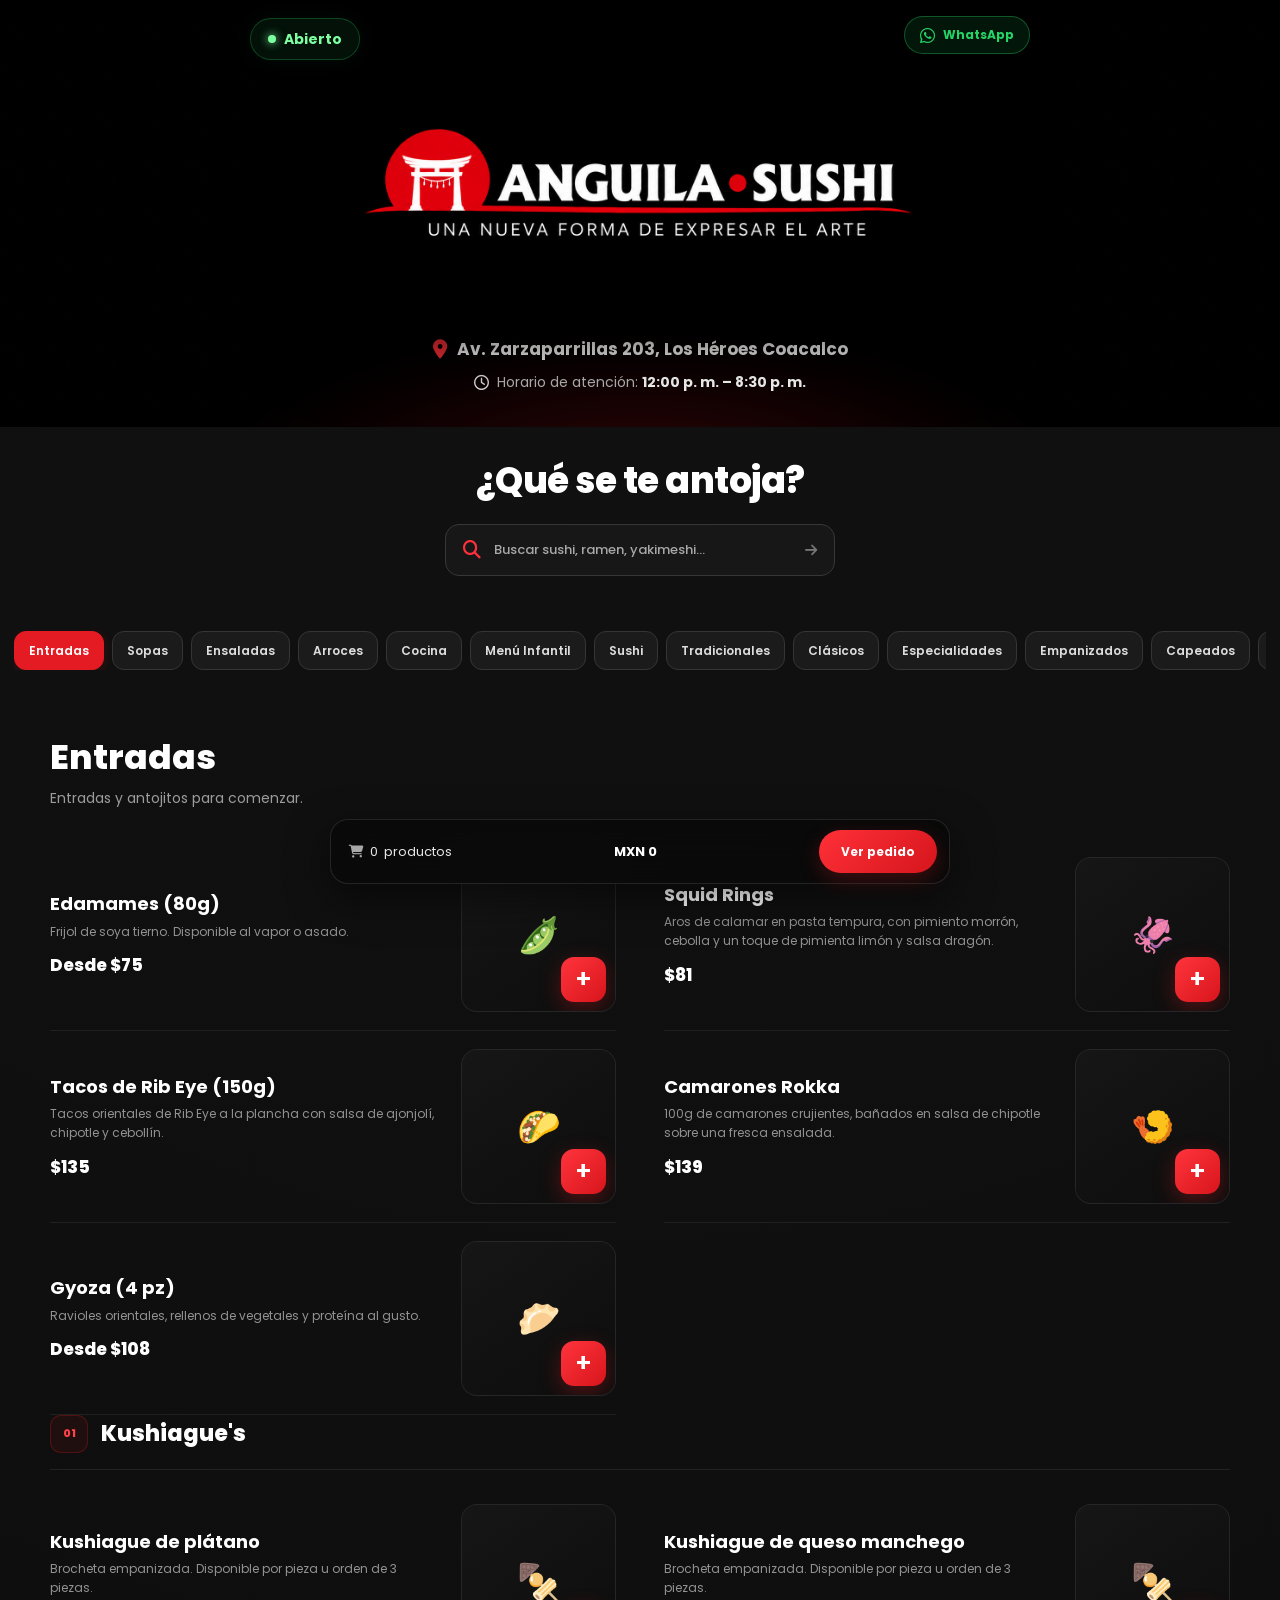
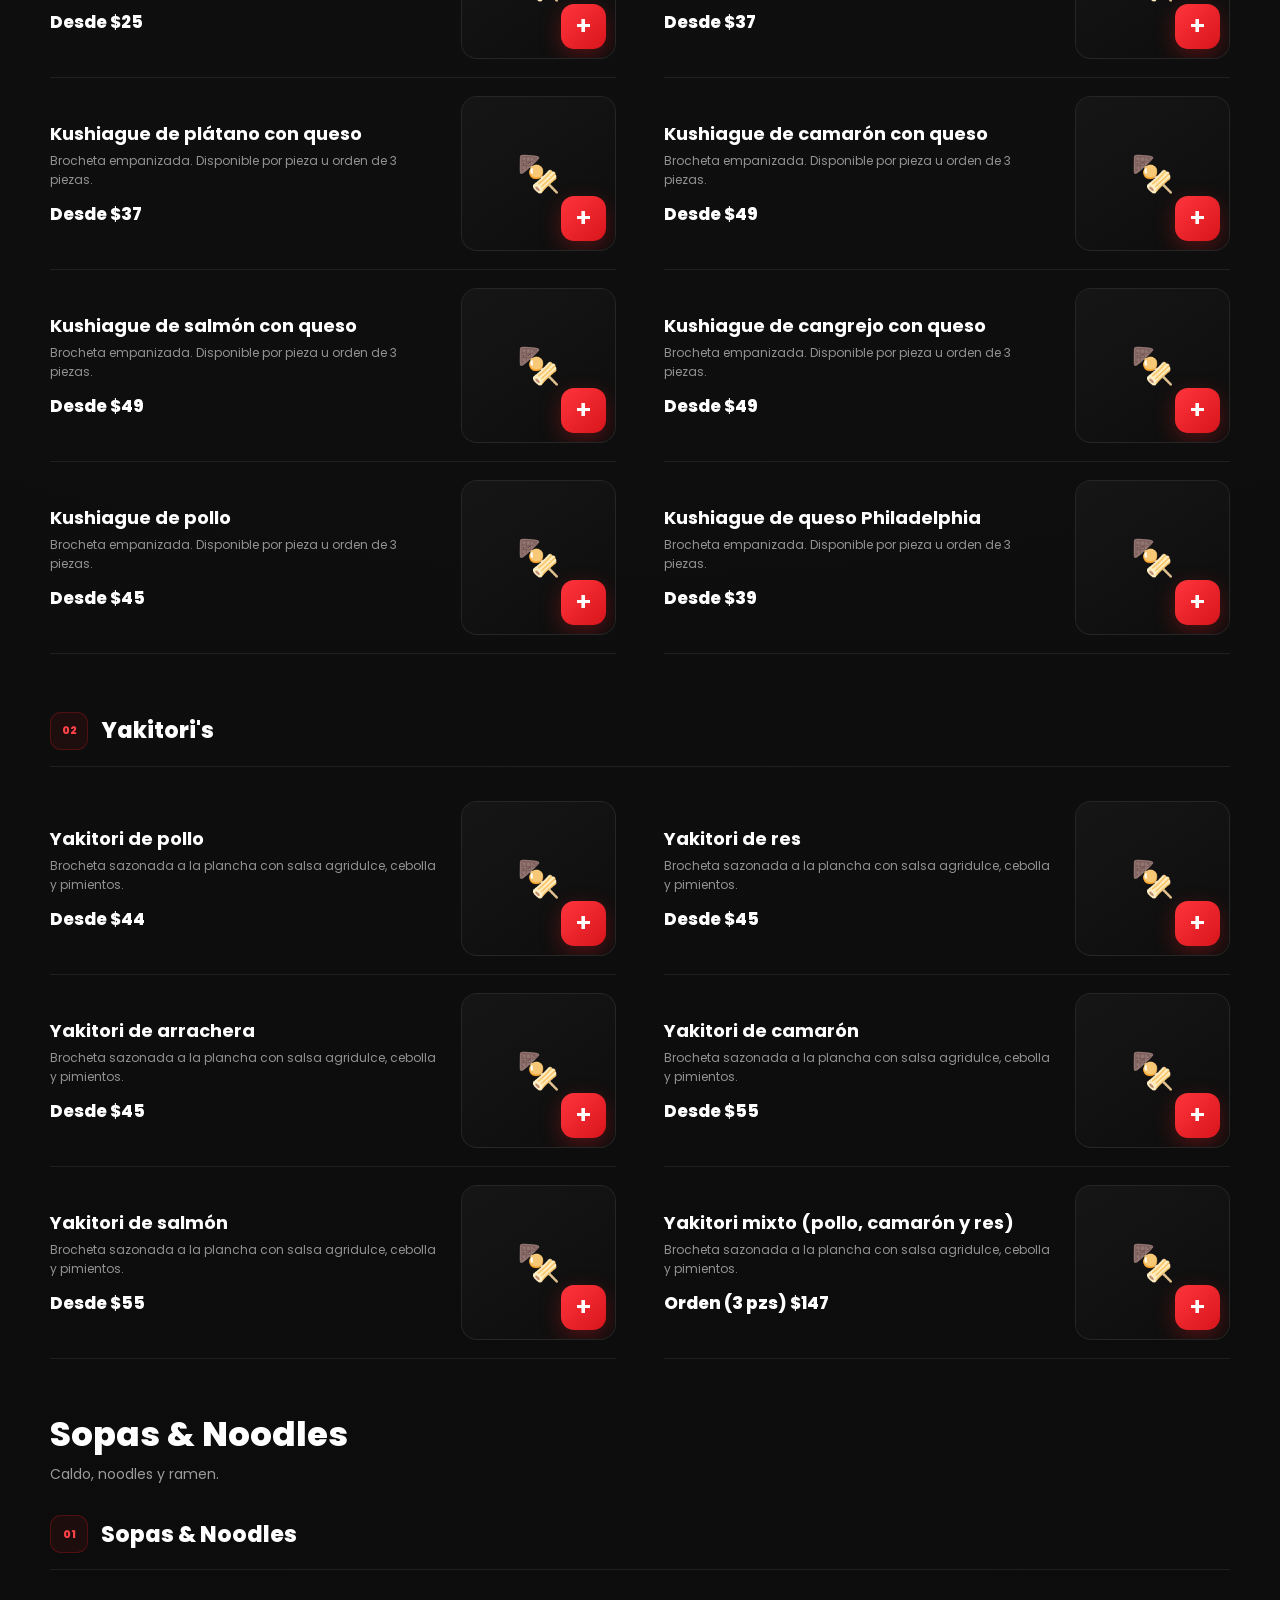
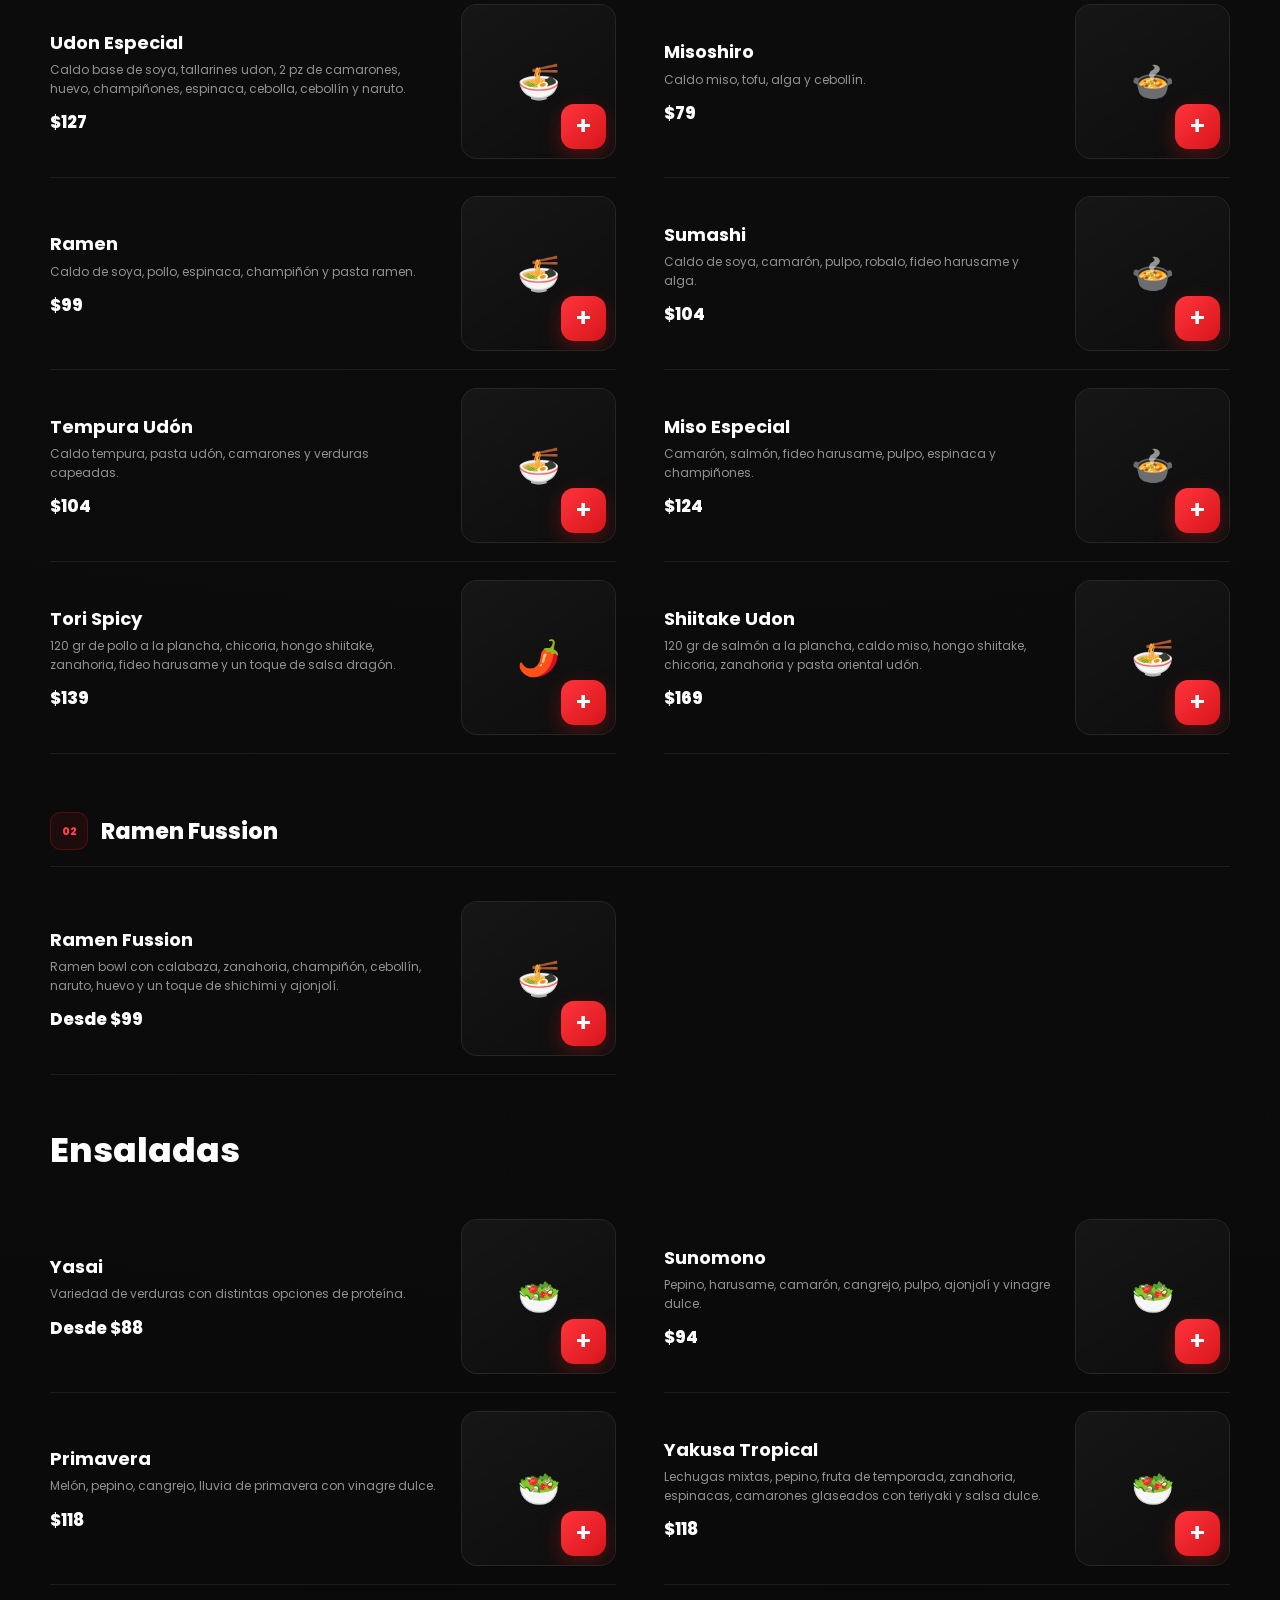
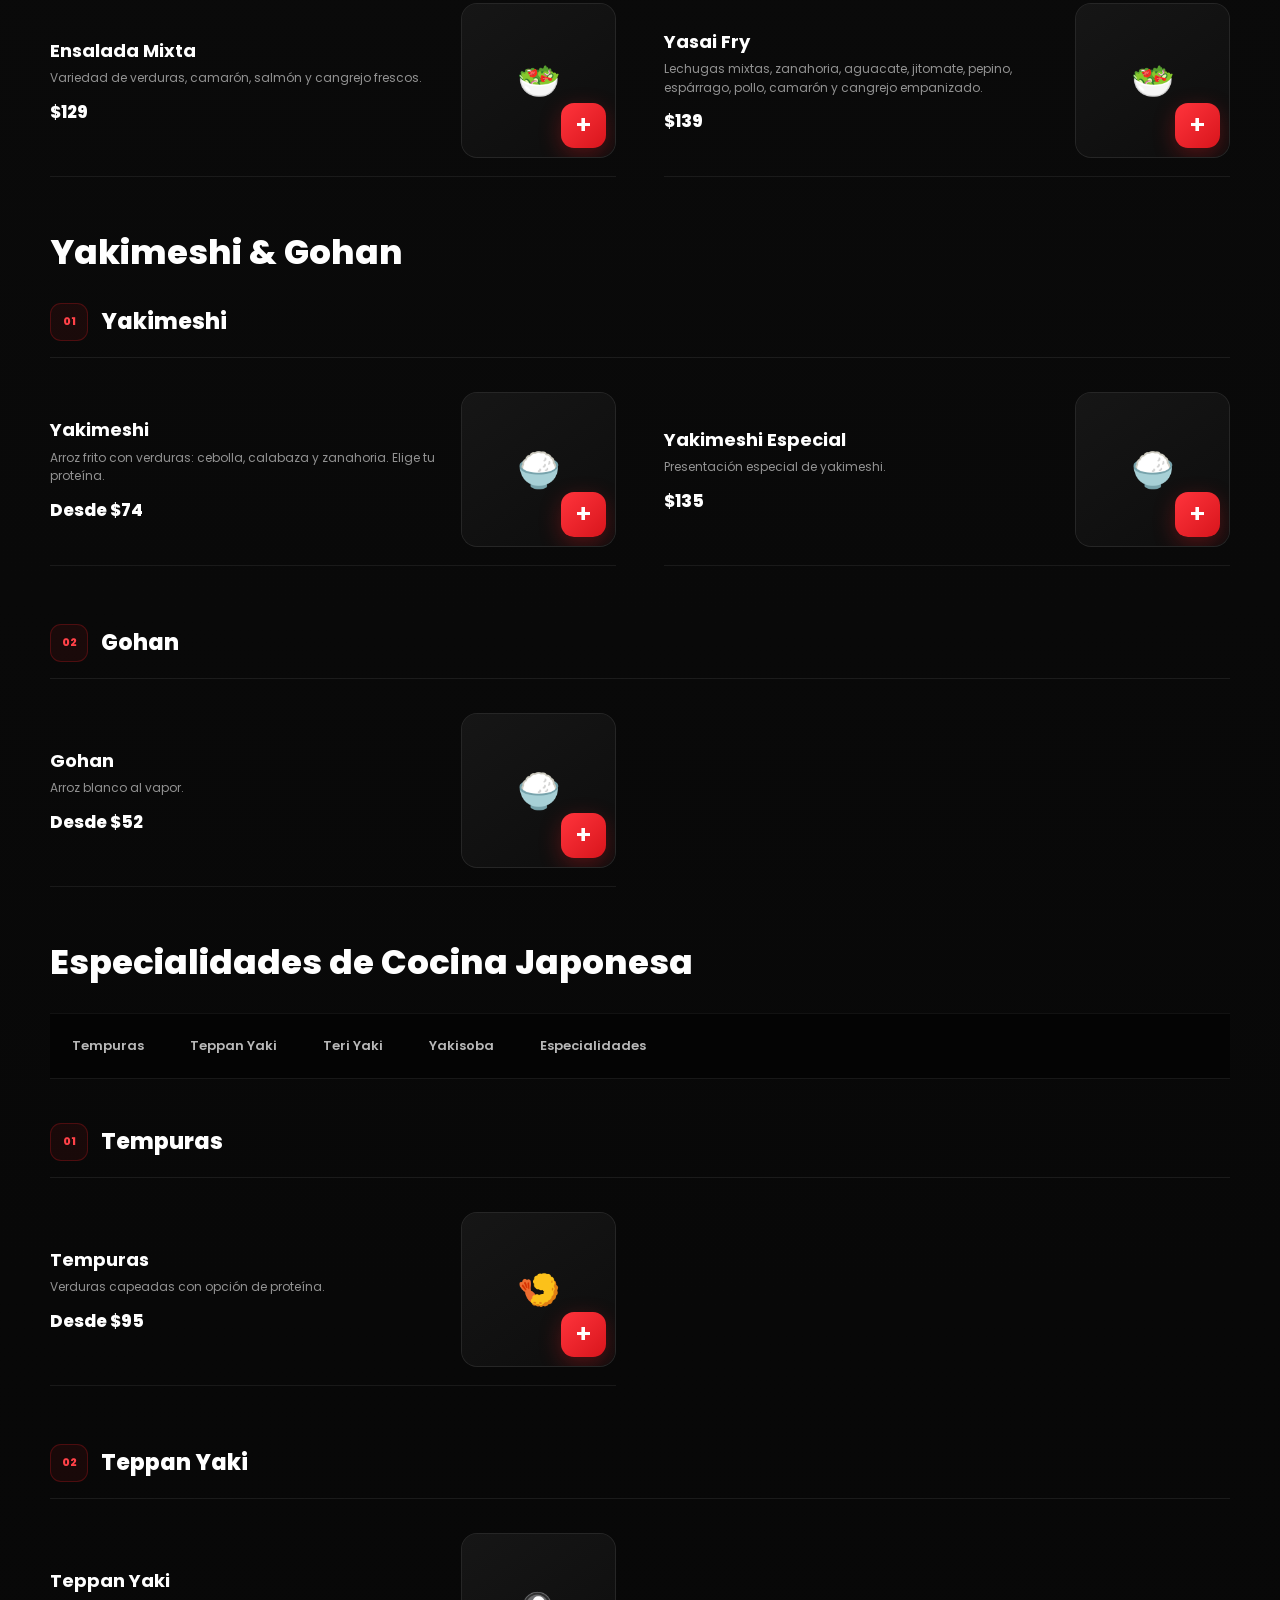
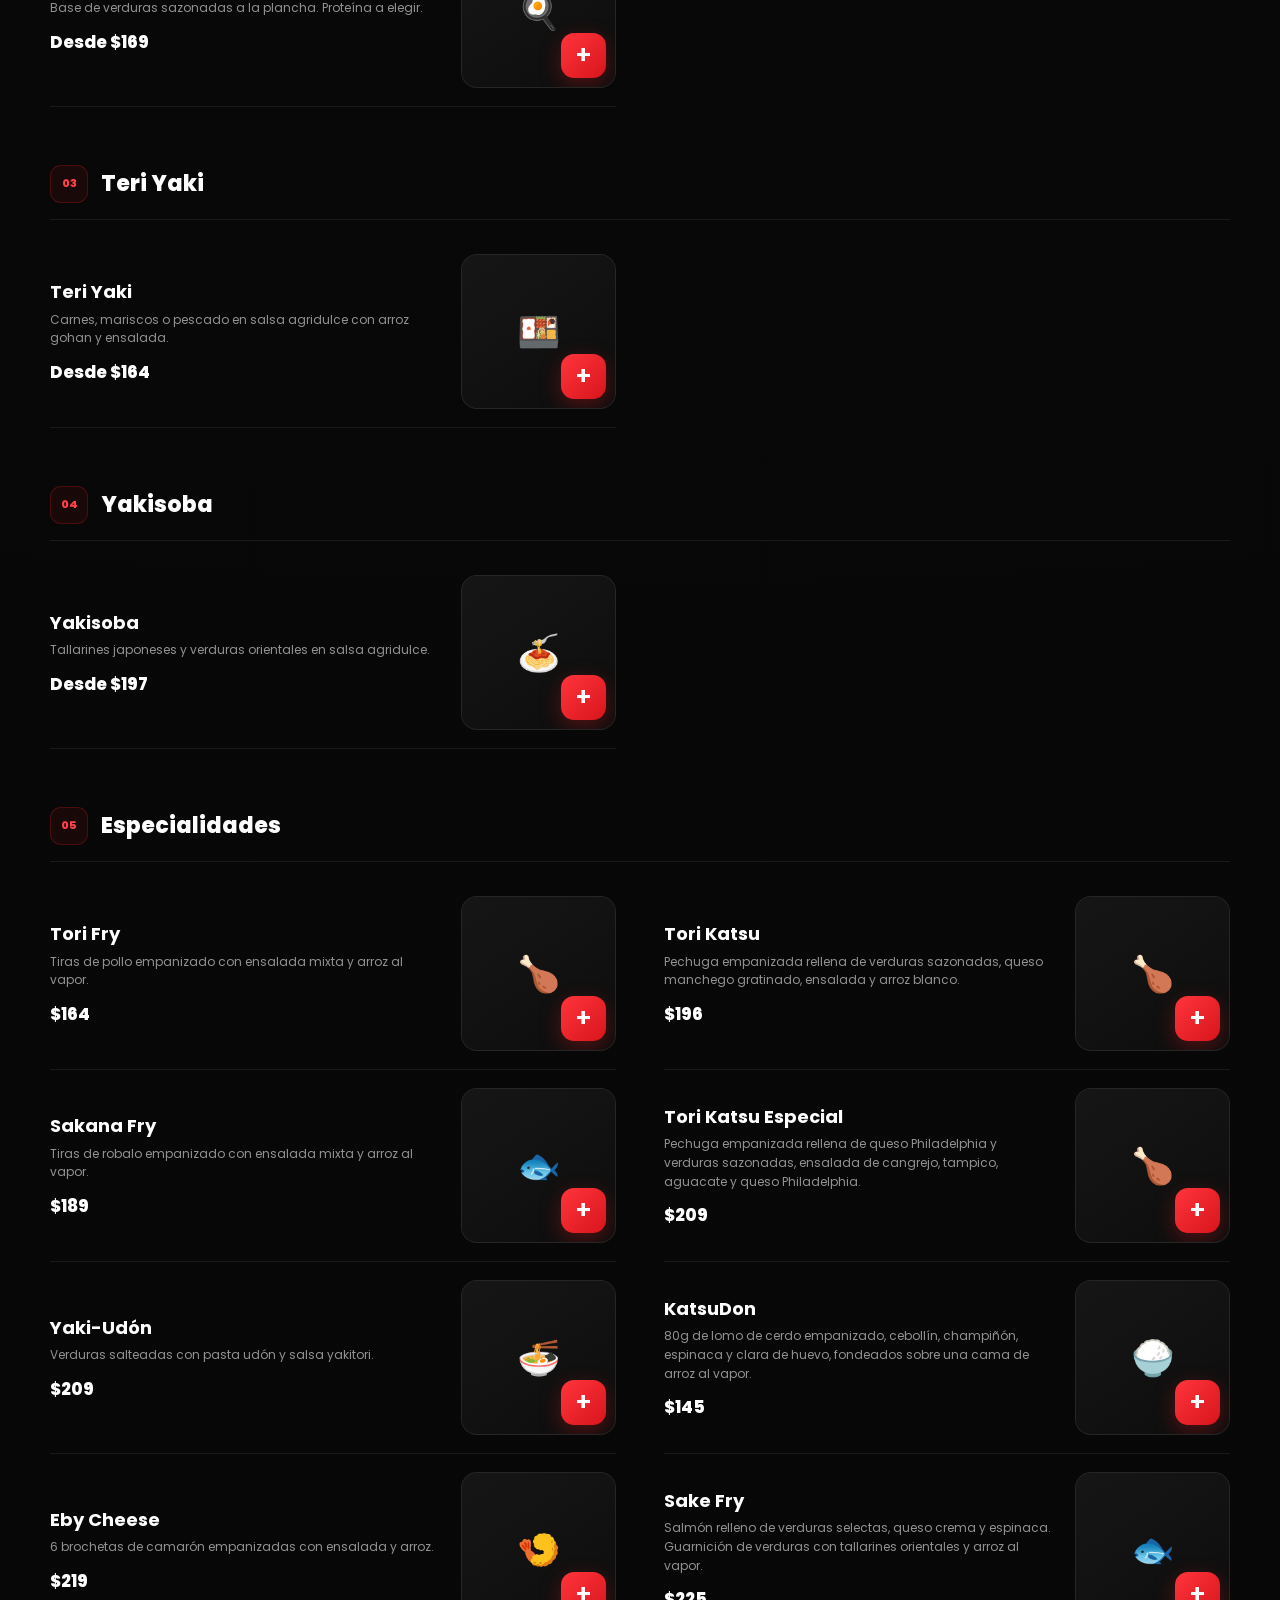
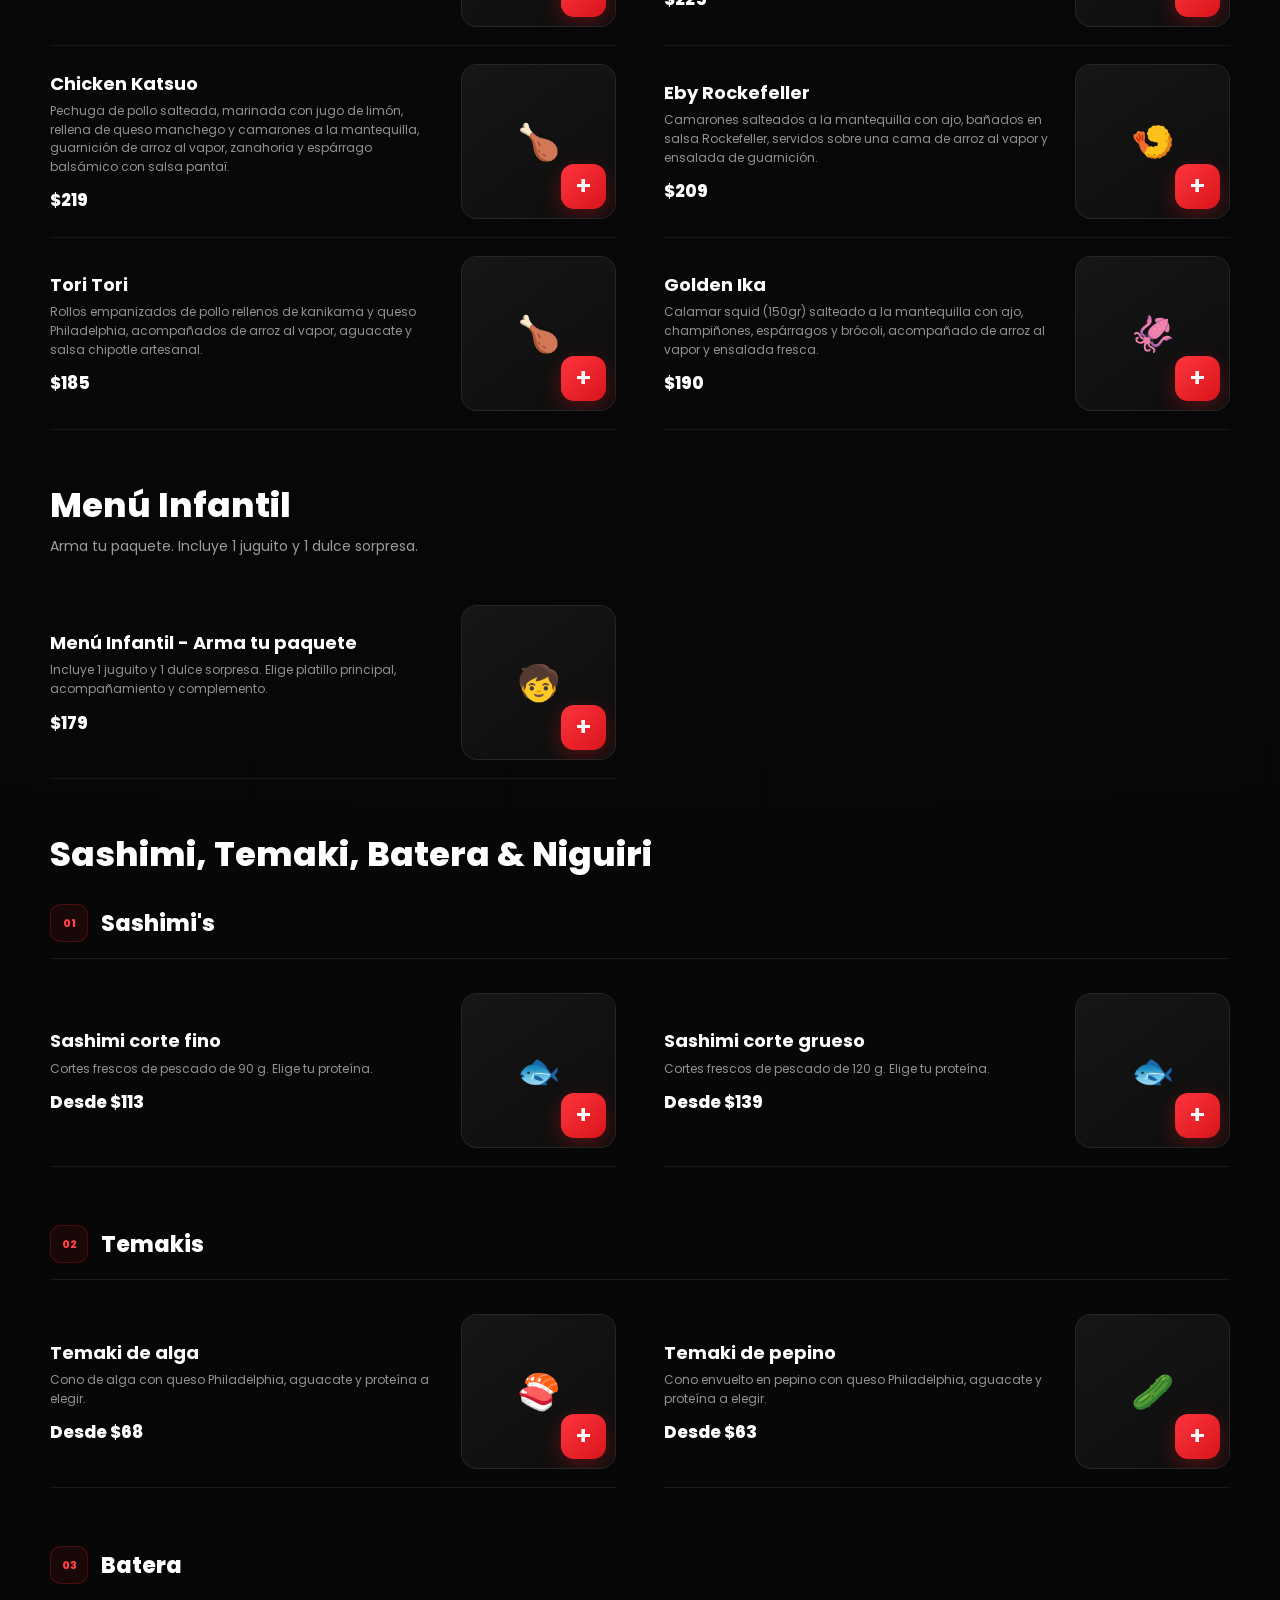
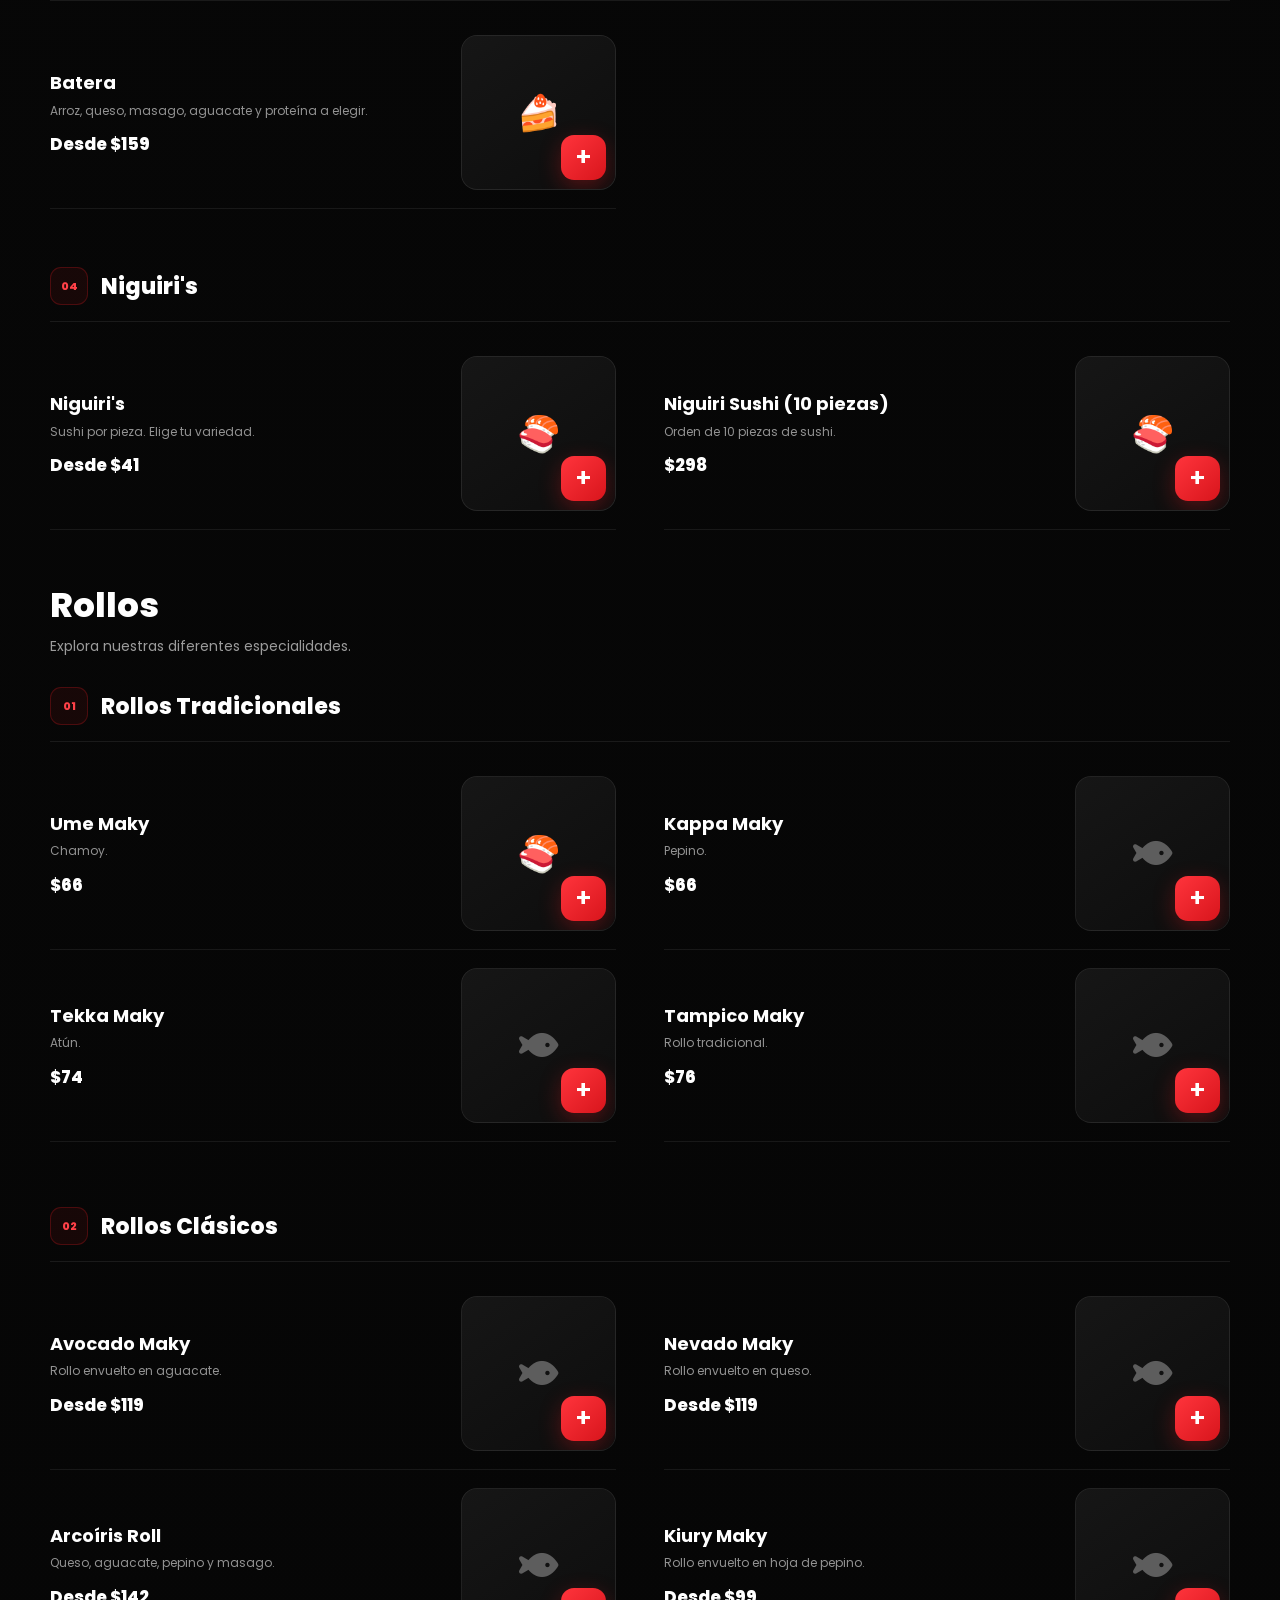
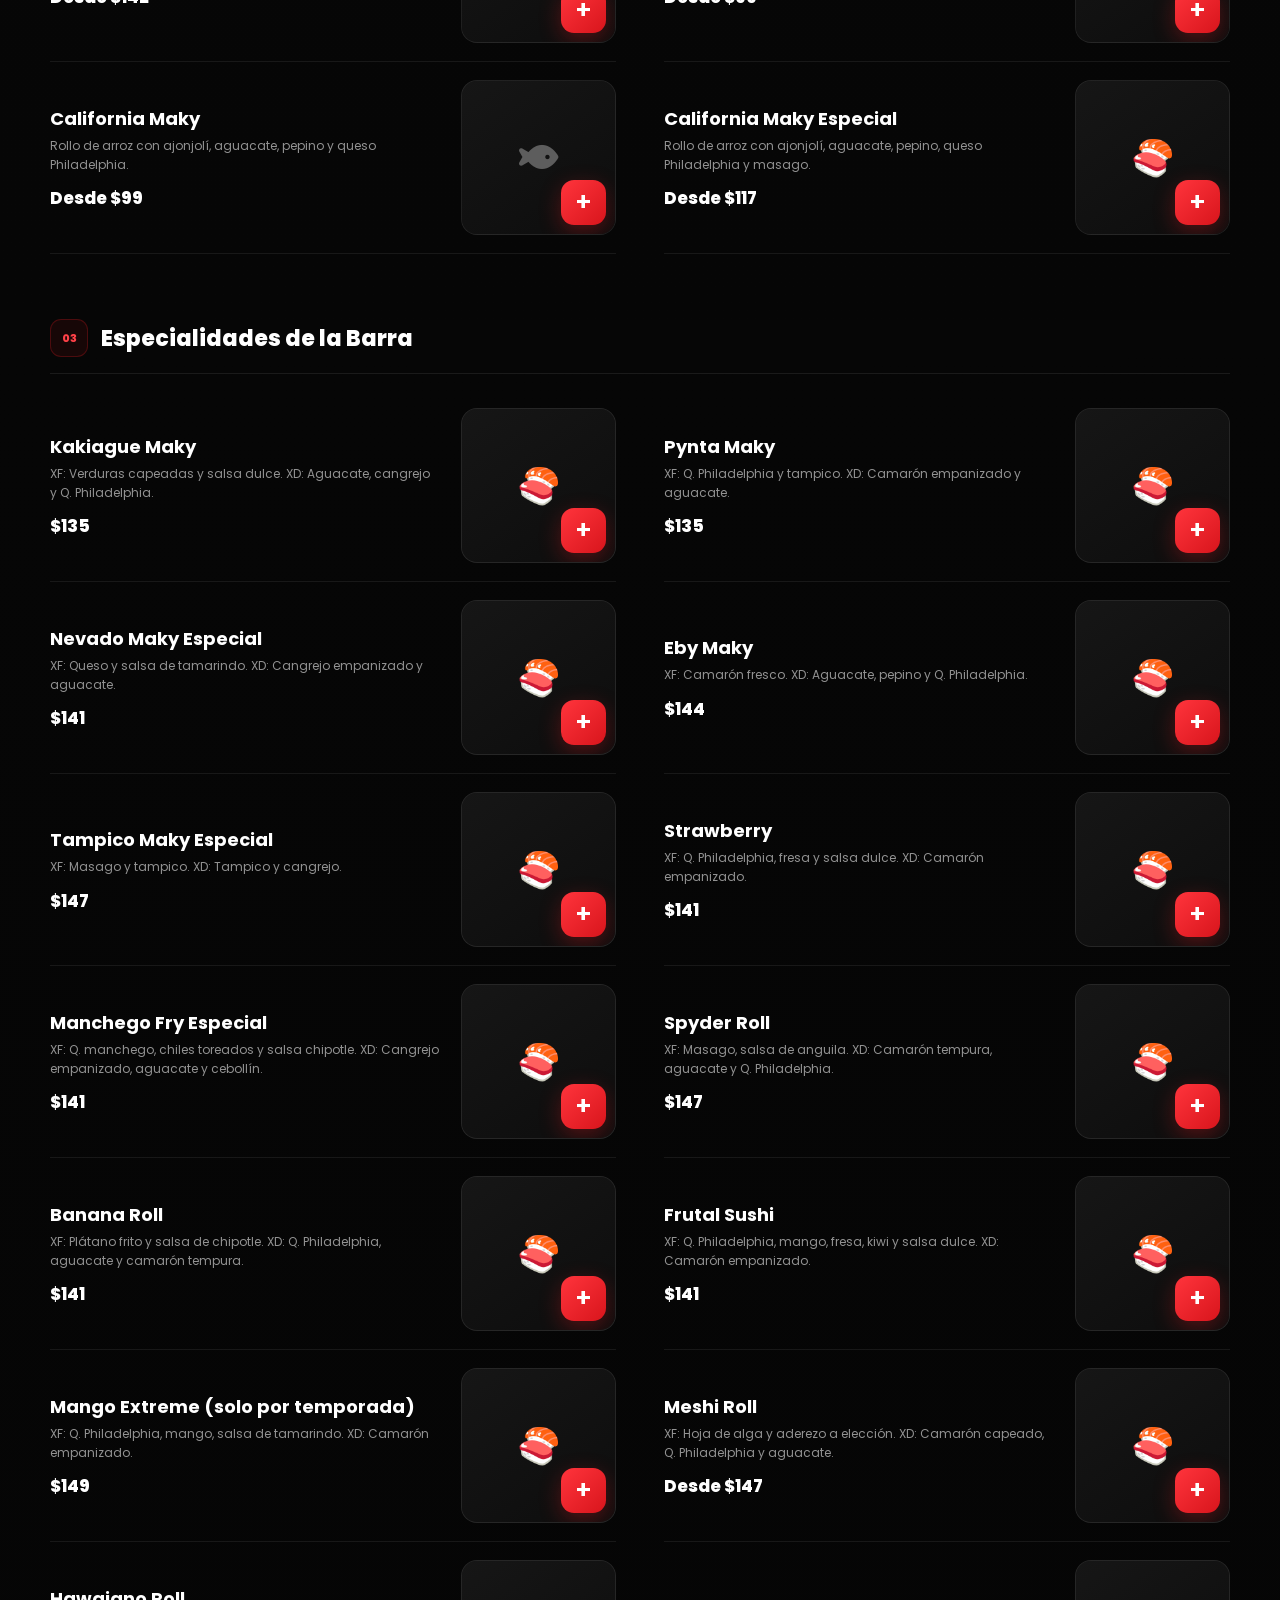
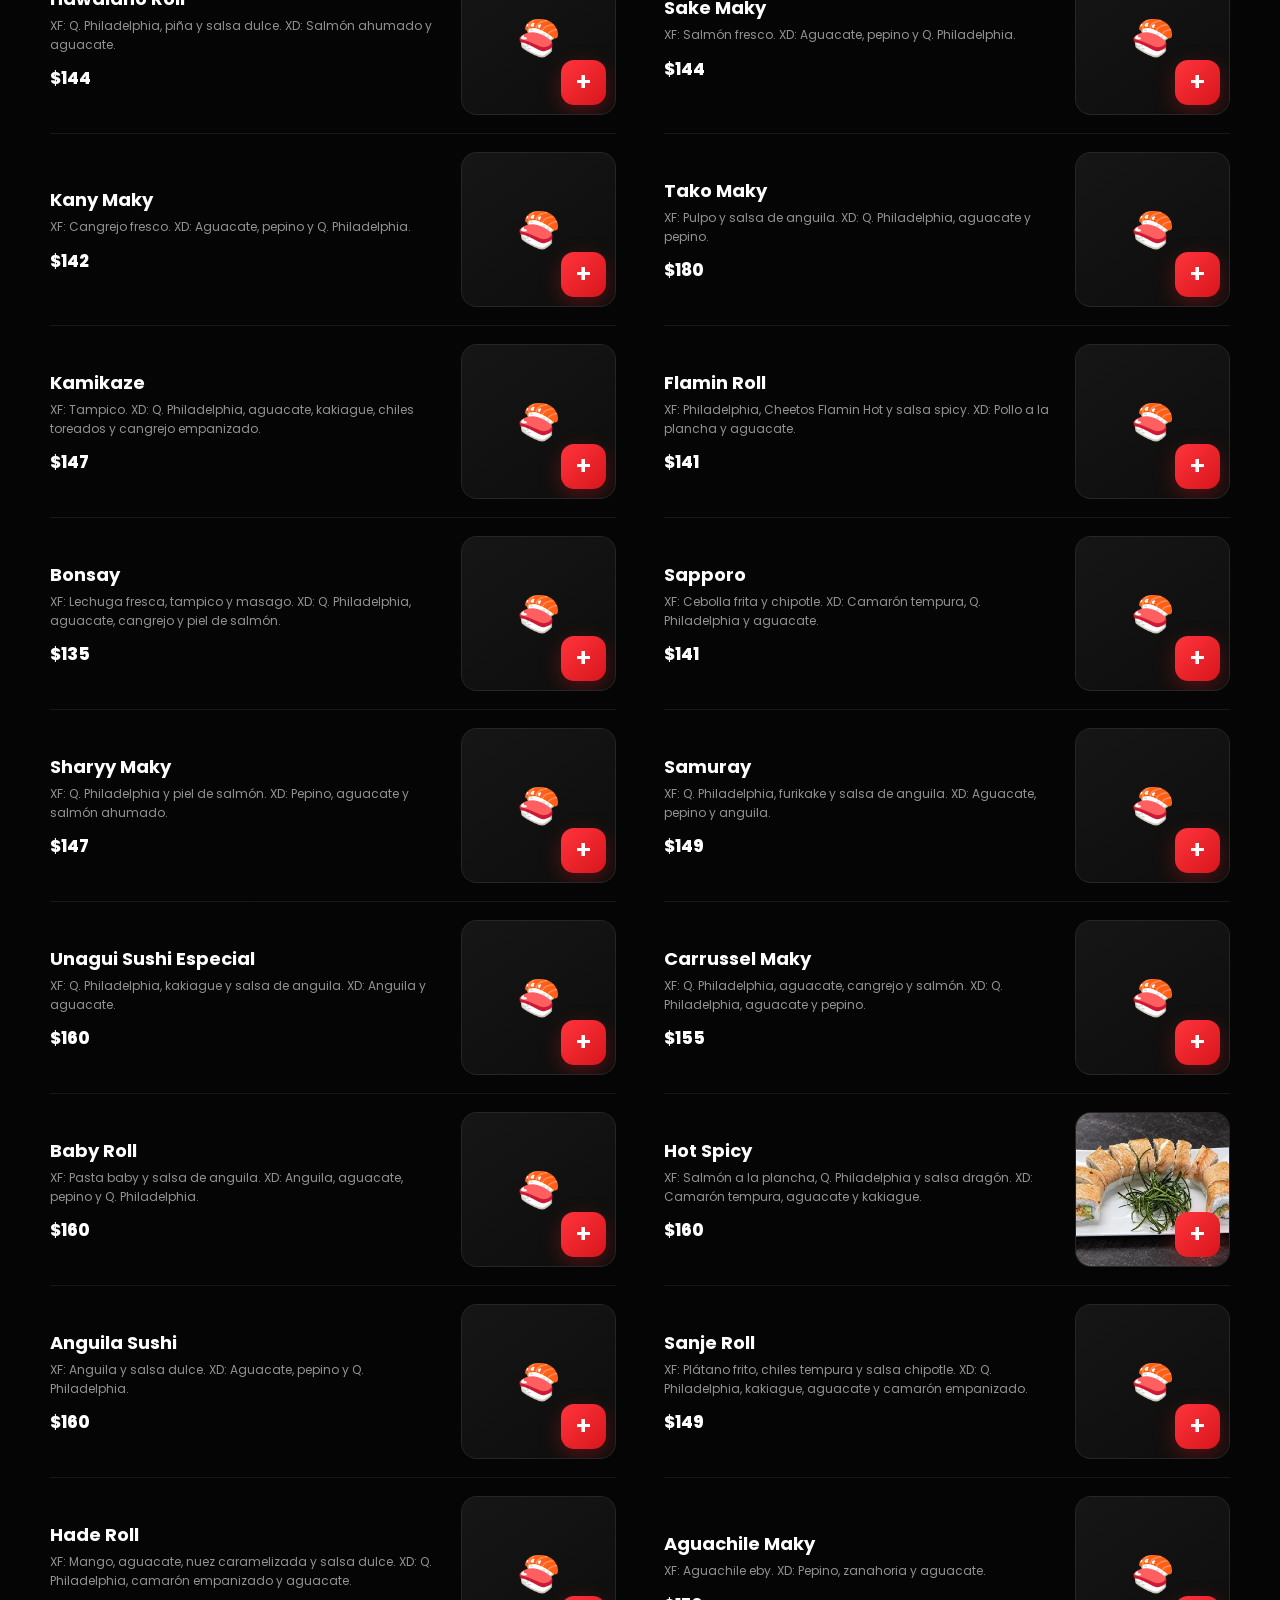
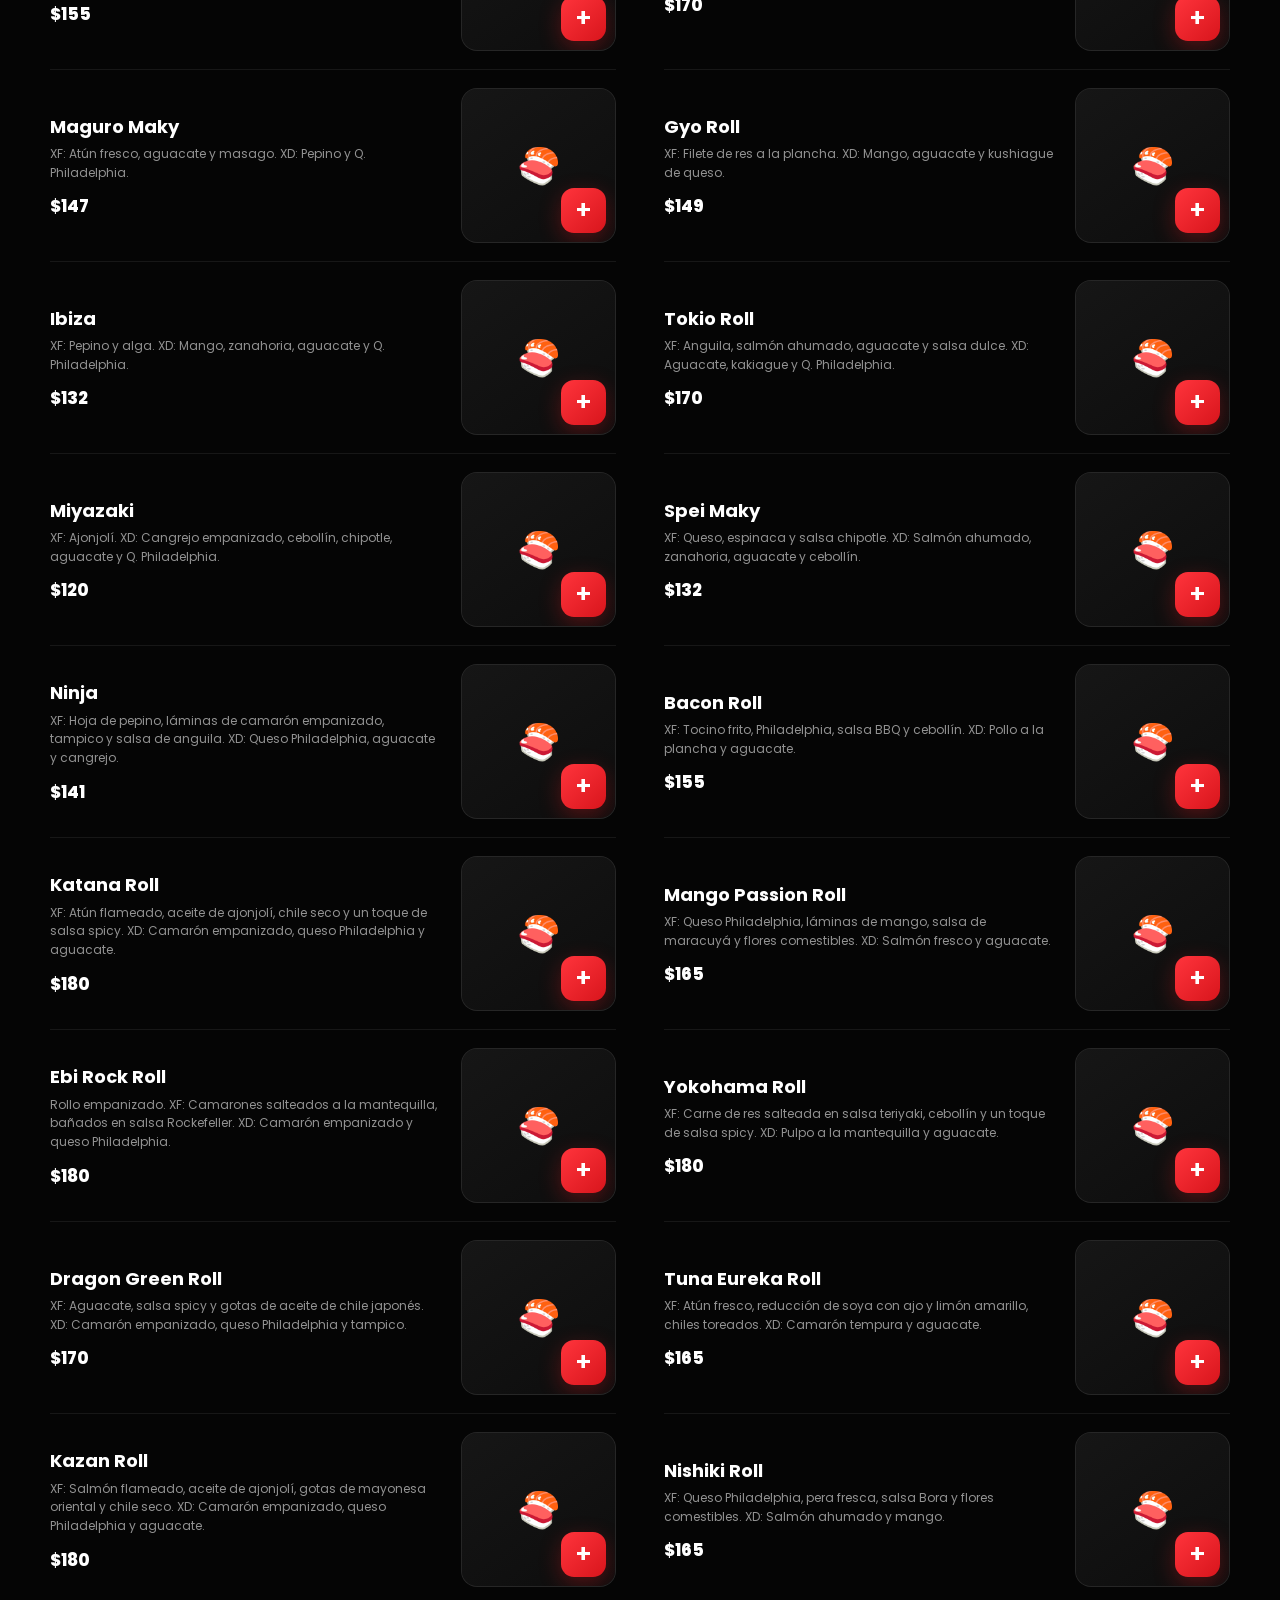
==== index.html @ 04a4d6ba "Mejorar informacion de soyas y extras del pedido" ====
<!DOCTYPE html>

<html lang="es">

<head>
<link rel="stylesheet" href="barra-menu.css">

    <meta charset="UTF-8">

    <meta
        name="viewport"
        content="width=device-width, initial-scale=1.0"
    >


    <!-- ====================================================== -->
    <!-- FUENTE -->
    <!-- ====================================================== -->

    <link
        rel="preconnect"
        href="https://fonts.googleapis.com"
    >

    <link
        rel="preconnect"
        href="https://fonts.gstatic.com"
        crossorigin
    >

    <link
        href="https://fonts.googleapis.com/css2?family=Poppins:wght@400;500;600;700;800&display=swap"
        rel="stylesheet"
    >


    <!-- ====================================================== -->
    <!-- ICONOS -->
    <!-- ====================================================== -->

    <link
        rel="stylesheet"
        href="https://cdnjs.cloudflare.com/ajax/libs/font-awesome/6.5.2/css/all.min.css"
    >


    <!-- ====================================================== -->
    <!-- CSS -->
    <!-- ====================================================== -->

    <link
        rel="stylesheet"
        href="styles.css"
    >

    <link
    rel="icon"
    type="image/png"
    href="img/favicon-anguila.png"
>

<link
    rel="shortcut icon"
    href="img/favicon-anguila.png"
>

<link
    rel="apple-touch-icon"
    href="img/favicon-anguila.png"
>


    
<!-- ============================================== -->
<!-- SEO - ANGUILA SUSHI -->
<!-- ============================================== -->

<title>Anguila Sushi- Pide en línea. Menú, Precios y Teléfonos.</title>


<meta
    name="description"
    content="¡Consulta nuestras promociones 2x1 en rollos! Disfruta sushi, ramen y especialidades japonesas en Los Héroes Coacalco. Personaliza y haz tu pedido en línea."
>


<link
    rel="canonical"
    href="https://anguilasushi.com/"
>

<meta property="og:title" content="Anguila Sushi">

<meta
    property="og:title"
    content="Anguila Sushi- Pide en línea. Menú, Precios y Teléfonos"
>

<meta
    property="og:description"
    content="¡Consulta nuestras promociones 2x1 en rollos! Disfruta sushi, ramen y especialidades japonesas en Los Héroes Coacalco. Personaliza y haz tu pedido en línea."
>

<meta
    property="og:url"
    content="https://anguilasushi.com/"
>

<meta
    name="robots"
    content="index, follow"
>


<link rel="stylesheet" href="control-productos.css">

</head>


<body>


    
<!-- ============================================== -->
<!-- ENCABEZADO PRINCIPAL ANGUILA SUSHI -->
<!-- ============================================== -->

<header class="encabezado anguila-hero">

    <!-- ESTADO DE LA TIENDA -->
    <div
        class="estado-negocio abierto anguila-hero__estado"
        id="estado-tienda"
    >
        <span class="punto-estado"></span>

        <span id="texto-estado">
            Abierto
        </span>
    </div>


    <!-- WHATSAPP ARRIBA A LA DERECHA -->
    <a
        href="https://wa.me/525538927316"
        target="_blank"
        rel="noopener noreferrer"
        class="whatsapp-negocio anguila-hero__whatsapp"
    >
        <i class="fa-brands fa-whatsapp"></i>
        <span>WhatsApp</span>
    </a>


    <div class="anguila-hero__contenido">

        <!-- LOGO ORIGINAL -->
        <img
            src="img/Logo.png"
            alt="Logo de Anguila Sushi"
            class="logo anguila-hero__logo"
        >


        <!-- UBICACIÓN DEBAJO DEL LOGO -->
        <a
            href="https://maps.app.goo.gl/NKmAK4gf7uBqPYHPA"
            target="_blank"
            rel="noopener noreferrer"
            class="anguila-hero__ubicacion"
        >
            <i class="fa-solid fa-location-dot"></i>

            <span>
                Av. Zarzaparrillas 203, Los Héroes Coacalco
            </span>
        </a>


        <!-- HORARIO DE ATENCIÓN -->
        <div class="anguila-hero__horario">

            <i class="fa-regular fa-clock"></i>

            <span>
                Horario de atención:
                <strong>12:00 p. m. – 8:30 p. m.</strong>
            </span>

        </div>

    </div>

</header>


    <!-- ====================================================== -->
    <!-- CONTENIDO PRINCIPAL -->
    <!-- ====================================================== -->

    <main>



        <!-- ================================================== -->
        <!-- CATEGORÍAS PRINCIPALES -->
        <!-- ================================================== -->

        <section class="categorias">


            <div class="categorias-encabezado">

                <span class="categorias-etiqueta">
                    MENÚ
                </span>

                <h1>
                    ¿Qué se te antoja?
                </h1>
                
                
<!-- ===================================== -->
<!-- BUSCADOR PRINCIPAL DEL MENU -->
<!-- ===================================== -->

<button
    type="button"
    class="boton-buscar-platillo boton-buscar-inicio"
    aria-label="Buscar platillos del menú"
>

    <i
        class="fa-solid fa-magnifying-glass"
        aria-hidden="true"
    ></i>

    <span>
        Buscar sushi, ramen, yakimeshi...
    </span>

    <i
        class="fa-solid fa-arrow-right"
        aria-hidden="true"
    ></i>

</button>


            </div>



            <nav class="lista-categorias">

    <a
        href="#entradas"
        class="categoria-btn"
    >
        Entradas
    </a>


    <a
        href="#sopas"
        class="categoria-btn"
    >
        Sopas
    </a>


    <a
        href="#ensaladas"
        class="categoria-btn"
    >
        Ensaladas
    </a>


    <a
        href="#arroces"
        class="categoria-btn"
    >
        Cocina y Arroces
    </a>


    <a
        href="#sushi"
        class="categoria-btn"
    >
        Sushi y Rollos
    </a>


    <a
        href="#postres"
        class="categoria-btn"
    >
        Postres
    </a>

</nav>



        </section>



        <!-- ================================================== -->
        <!-- ENTRADAS -->
        <!-- ================================================== -->

        <section class="menu" id="entradas">

            <div class="titulo-seccion">
                <span>PARA EMPEZAR</span>
                <h2>Entradas</h2>
                <p>Entradas y antojitos para comenzar.</p>
            </div>

            <div
                id="entradas-menu"
                class="productos-grid rollos-grid productos-dinamicos"
            ></div>

        


        <!-- ================================================== -->
<!-- KUSHIAGUE'S -->
<!-- DENTRO DE ENTRADAS -->
<!-- ================================================== -->

<section class="menu-subgrupo">

    <div class="encabezado-grupo-rollos">

        <span class="numero-seccion">
            01
        </span>

        <h3>
            Kushiague's
        </h3>

    </div>

    <div
        id="kushiagues-menu"
        class="productos-grid rollos-grid productos-dinamicos"
    ></div>

</section>


<!-- ================================================== -->
<!-- YAKITORI'S -->
<!-- DENTRO DE ENTRADAS -->
<!-- ================================================== -->

<section class="menu-subgrupo">

    <div class="encabezado-grupo-rollos">

        <span class="numero-seccion">
            02
        </span>

        <h3>
            Yakitori's
        </h3>

    </div>

    <div
        id="yakitoris-menu"
        class="productos-grid rollos-grid productos-dinamicos"
    ></div>

</section>


<!-- CERRAR ENTRADAS -->
</section>


        <!-- ================================================== -->
        <!-- SOPAS & NOODLES -->
        <!-- ================================================== -->

        <section class="menu" id="sopas">

            <div class="titulo-seccion">
                <span>CALIENTITO</span>
                <h2>Sopas & Noodles</h2>
                <p>Caldo, noodles y ramen.</p>
            </div>

            <section class="menu-subgrupo">
                <div class="encabezado-grupo-rollos">
                    <span class="numero-seccion">01</span>
                    <h3>Sopas & Noodles</h3>
                </div>

                <div
                    id="sopas-menu"
                    class="productos-grid rollos-grid productos-dinamicos"
                ></div>
            </section>

            <section class="menu-subgrupo">
                <div class="encabezado-grupo-rollos">
                    <span class="numero-seccion">02</span>
                    <h3>Ramen Fussion</h3>
                </div>

                <div
                    id="ramen-fussion-menu"
                    class="productos-grid rollos-grid productos-dinamicos"
                ></div>
            </section>

        </section>


        <!-- ================================================== -->
        <!-- ENSALADAS -->
        <!-- ================================================== -->

        <section class="menu" id="ensaladas">

            <div class="titulo-seccion">
                <span>FRESCO</span>
                <h2>Ensaladas</h2>
            </div>

            <div
                id="ensaladas-menu"
                class="productos-grid rollos-grid productos-dinamicos"
            ></div>

        </section>


        <!-- ================================================== -->
        <!-- ARROCES -->
        <!-- ================================================== -->

        <section class="menu" id="arroces">

            <div class="titulo-seccion">
                <span>ARROZ JAPONÉS</span>
                <h2>Yakimeshi & Gohan</h2>
            </div>

            <section class="menu-subgrupo" id="yakimeshi">
                <div class="encabezado-grupo-rollos">
                    <span class="numero-seccion">01</span>
                    <h3>Yakimeshi</h3>
                </div>

                <div
                    id="yakimeshi-menu"
                    class="productos-grid rollos-grid productos-dinamicos"
                ></div>
            </section>

            <section class="menu-subgrupo">
                <div class="encabezado-grupo-rollos">
                    <span class="numero-seccion">02</span>
                    <h3>Gohan</h3>
                </div>

                <div
                    id="gohan-menu"
                    class="productos-grid rollos-grid productos-dinamicos"
                ></div>
            </section>

        </section>


<!-- ================================================== -->
<!-- COCINA JAPONESA -->
<!-- ================================================== -->

<section class="menu" id="cocina">

    <!-- ============================================== -->
    <!-- TITULO PRINCIPAL -->
    <!-- ============================================== -->

    <div class="titulo-seccion">
        <span>DE LA COCINA</span>
        <h2>Especialidades de Cocina Japonesa</h2>
    </div>


    <!-- ============================================== -->
    <!-- BARRA DE NAVEGACION COCINA -->
    <!-- ============================================== -->

   
<!-- BARRA DE COCINA CON BUSCADOR -->

<nav class="subcategorias-rollos subcategorias-cocina barra-con-buscador"
     aria-label="Categorías de cocina japonesa">

    <div class="enlaces-subcategorias">

        <a href="#cocina-tempuras">Tempuras</a>

        <a href="#cocina-teppan">Teppan Yaki</a>

        <a href="#cocina-teri">Teri Yaki</a>

        <a href="#cocina-yakisoba">Yakisoba</a>

        <a href="#cocina-especialidades">Especialidades</a>

    </div>

   

</nav>



    <!-- ============================================== -->
    <!-- 01 - TEMPURAS -->
    <!-- ============================================== -->

    <section
        class="menu-subgrupo"
        id="cocina-tempuras"
    >

        <div class="encabezado-grupo-rollos">

            <span class="numero-seccion">01</span>

            <h3>Tempuras</h3>

        </div>

        <div
            id="tempuras-menu"
            class="productos-grid rollos-grid productos-dinamicos"
        ></div>

    </section>


    <!-- ============================================== -->
    <!-- 02 - TEPPAN YAKI -->
    <!-- ============================================== -->

    <section
        class="menu-subgrupo"
        id="cocina-teppan"
    >

        <div class="encabezado-grupo-rollos">

            <span class="numero-seccion">02</span>

            <h3>Teppan Yaki</h3>

        </div>

        <div
            id="teppan-menu"
            class="productos-grid rollos-grid productos-dinamicos"
        ></div>

    </section>


    <!-- ============================================== -->
    <!-- 03 - TERI YAKI -->
    <!-- ============================================== -->

    <section
        class="menu-subgrupo"
        id="cocina-teri"
    >

        <div class="encabezado-grupo-rollos">

            <span class="numero-seccion">03</span>

            <h3>Teri Yaki</h3>

        </div>

        <div
            id="teri-menu"
            class="productos-grid rollos-grid productos-dinamicos"
        ></div>

    </section>


    <!-- ============================================== -->
    <!-- 04 - YAKISOBA -->
    <!-- ============================================== -->

    <section
        class="menu-subgrupo"
        id="cocina-yakisoba"
    >

        <div class="encabezado-grupo-rollos">

            <span class="numero-seccion">04</span>

            <h3>Yakisoba</h3>

        </div>

        <div
            id="yakisoba-menu"
            class="productos-grid rollos-grid productos-dinamicos"
        ></div>

    </section>


    <!-- ============================================== -->
    <!-- 05 - ESPECIALIDADES -->
    <!-- ============================================== -->

    <section
        class="menu-subgrupo"
        id="cocina-especialidades"
    >

        <div class="encabezado-grupo-rollos">

            <span class="numero-seccion">05</span>

            <h3>Especialidades</h3>

        </div>

        <div
            id="cocina-especialidades-menu"
            class="productos-grid rollos-grid productos-dinamicos"
        ></div>

    </section>


</section>
<!-- FIN COCINA JAPONESA -->

         <!-- ================================================== -->
        <!-- MENÚ INFANTIL -->
        <!-- ================================================== -->

        <section class="menu" id="infantil">

            <div class="titulo-seccion">
                <span>PARA LOS PEQUES</span>
                <h2>Menú Infantil</h2>
                <p>Arma tu paquete. Incluye 1 juguito y 1 dulce sorpresa.</p>
            </div>

            <div
                id="infantil-menu"
                class="productos-grid rollos-grid productos-dinamicos"
            ></div>

        </section>



        <!-- ================================================== -->
        <!-- SUSHI -->
        <!-- ================================================== -->

        <section class="menu" id="sushi">

            <div class="titulo-seccion">
                <span>SUSHI</span>
                <h2>Sashimi, Temaki, Batera & Niguiri</h2>
            </div>

            <section class="menu-subgrupo">
                <div class="encabezado-grupo-rollos">
                    <span class="numero-seccion">01</span>
                    <h3>Sashimi's</h3>
                </div>
                <div id="sashimis-menu" class="productos-grid rollos-grid productos-dinamicos"></div>
            </section>

            

<!-- ============================================== -->
<!-- TEMAKIS -->
<!-- ============================================== -->

<section class="menu-subgrupo">

    <div class="encabezado-grupo-rollos">

        <span class="numero-seccion">02</span>

        <h3>Temakis</h3>

    </div>

    <div
        id="temakis-menu"
        class="productos-grid rollos-grid productos-dinamicos"
    ></div>

</section>





            <section class="menu-subgrupo">
                <div class="encabezado-grupo-rollos">
                    <span class="numero-seccion">03</span>
                    <h3>Batera </h3>
                </div>
                <div id="batera-menu" class="productos-grid rollos-grid productos-dinamicos"></div>
            </section>

            <section class="menu-subgrupo">
                <div class="encabezado-grupo-rollos">
                    <span class="numero-seccion">04</span>
                    <h3>Niguiri's</h3>
                </div>
                <div id="niguiris-menu" class="productos-grid rollos-grid productos-dinamicos"></div>
            </section>

        </section>



        <!-- ================================================== -->
        <!-- ROLLOS -->
        <!-- ================================================== -->

        <section
            class="menu menu-rollos"
            id="rollos"
        >


            <!-- ============================================== -->
            <!-- TÍTULO -->
            <!-- ============================================== -->

            <div class="titulo-seccion titulo-rollos">

                <span>
                    NUESTRO MENÚ
                </span>

                <h2>
                    Rollos
                </h2>

                <p>
                    Explora nuestras diferentes especialidades.
                </p>

            </div>



          


            <!-- ================================================== -->
            <!-- ROLLOS TRADICIONALES -->
            <!-- ================================================== -->

            <section
                class="grupo-rollos"
                id="rollos-tradicionales"
            >


                <!-- ============================================== -->
                <!-- ENCABEZADO -->
                <!-- ============================================== -->

                <div class="encabezado-grupo-rollos">

                    <span class="numero-seccion">
                        01
                    </span>

                    <h3>
                        Rollos Tradicionales
                    </h3>

                </div>



                <!-- ============================================== -->
                <!-- PRODUCTOS -->
                <!-- ============================================== -->

                <div class="productos-grid rollos-grid">



                    <!-- ========================================== -->
                    <!-- UME MAKY -->
                    <!-- ========================================== -->

                    <article class="producto producto-con-imagen">

                        <div class="producto-info">

                            <h3>
                                Ume Maky
                            </h3>

                            <p>
                                Chamoy.
                            </p>

                            <span class="precio-producto">
                                $66
                            </span>

                        </div>

                        <div class="producto-media">

                            <div
                                class="producto-sin-imagen"
                                style="display:flex;"
                            >
                                🍣
                            </div>

                            <button
                                type="button"
                                class="agregar"
                                data-nombre="Ume Maky"
                                data-precio="66"
                                aria-label="Agregar Ume Maky"
                            >
                                +
                            </button>

                        </div>

                    </article>


                    <!-- ========================================== -->
                    <!-- KAPPA MAKY -->
                    <!-- ========================================== -->

                    <article class="producto producto-con-imagen">


                        <div class="producto-info">

                            <h3>
                                Kappa Maky
                            </h3>

                            <p>
                                Pepino.
                            </p>

                            <span class="precio-producto">
                                $66
                            </span>

                        </div>



                        <div class="producto-media">

                            <img
                                src="img/productos/kappa-maky.jpg"
                                alt="Kappa Maky"
                                class="producto-imagen"
                                onerror="this.style.display='none'; this.nextElementSibling.style.display='flex';"
                            >


                            <div class="producto-sin-imagen">

                                <i class="fa-solid fa-fish"></i>

                            </div>


                            <button
                                type="button"
                                class="agregar"
                                data-nombre="Kappa Maky"
                                data-precio="66"
                                aria-label="Agregar Kappa Maky"
                            >
                                +
                            </button>

                        </div>


                    </article>



                    <!-- ========================================== -->
                    <!-- TEKKA MAKY -->
                    <!-- ========================================== -->

                    <article class="producto producto-con-imagen">


                        <div class="producto-info">

                            <h3>
                                Tekka Maky
                            </h3>

                            <p>
                                Atún.
                            </p>

                            <span class="precio-producto">
                                $74
                            </span>

                        </div>



                        <div class="producto-media">

                            <img
                                src="img/productos/tekka-maky.jpg"
                                alt="Tekka Maky"
                                class="producto-imagen"
                                onerror="this.style.display='none'; this.nextElementSibling.style.display='flex';"
                            >


                            <div class="producto-sin-imagen">

                                <i class="fa-solid fa-fish"></i>

                            </div>


                            <button
                                type="button"
                                class="agregar"
                                data-nombre="Tekka Maky"
                                data-precio="74"
                                aria-label="Agregar Tekka Maky"
                            >
                                +
                            </button>

                        </div>


                    </article>



                    <!-- ========================================== -->
                    <!-- TAMPICO MAKY -->
                    <!-- ========================================== -->

                    <article class="producto producto-con-imagen">


                        <div class="producto-info">

                            <h3>
                                Tampico Maky
                            </h3>

                            <p>
                                Rollo tradicional.
                            </p>

                            <span class="precio-producto">
                                $76
                            </span>

                        </div>



                        <div class="producto-media">

                            <img
                                src="img/productos/tampico-maky.jpg"
                                alt="Tampico Maky"
                                class="producto-imagen"
                                onerror="this.style.display='none'; this.nextElementSibling.style.display='flex';"
                            >


                            <div class="producto-sin-imagen">

                                <i class="fa-solid fa-fish"></i>

                            </div>


                            <button
                                type="button"
                                class="agregar"
                                data-nombre="Tampico Maky"
                                data-precio="76"
                                aria-label="Agregar Tampico Maky"
                            >
                                +
                            </button>

                        </div>


                    </article>


                </div>


            </section>



            <!-- ================================================== -->
            <!-- ROLLOS CLÁSICOS -->
            <!-- ================================================== -->

            <section
                class="grupo-rollos"
                id="rollos-clasicos"
            >


                <!-- ENCABEZADO -->

                <div class="encabezado-grupo-rollos">

                    <span class="numero-seccion">
                        02
                    </span>

                    <h3>
                        Rollos Clásicos
                    </h3>

                </div>



                <div class="productos-grid rollos-grid">


                    <!-- ========================================== -->
                    <!-- AVOCADO MAKY -->
                    <!-- ========================================== -->

                    <article class="producto producto-con-imagen">


                        <div class="producto-info">

                            <h3>
                                Avocado Maky
                            </h3>

                            <p>
                                Rollo envuelto en aguacate.
                            </p>

                            <span class="precio-producto">
                                Desde $119
                            </span>

                        </div>



                        <div class="producto-media">

                            <img
                                src="img/productos/avocado-maky.jpg"
                                alt="Avocado Maky"
                                class="producto-imagen"
                                onerror="this.style.display='none'; this.nextElementSibling.style.display='flex';"
                            >


                            <div class="producto-sin-imagen">

                                <i class="fa-solid fa-fish"></i>

                            </div>


                            <button
                                type="button"
                                class="abrir-opciones"
                                data-producto="Avocado Maky"
                                aria-label="Elegir Avocado Maky"
                            >
                                +
                            </button>

                        </div>


                    </article>



                    <!-- ========================================== -->
                    <!-- NEVADO MAKY -->
                    <!-- ========================================== -->

                    <article class="producto producto-con-imagen">


                        <div class="producto-info">

                            <h3>
                                Nevado Maky
                            </h3>

                            <p>
                                Rollo envuelto en queso.
                            </p>

                            <span class="precio-producto">
                                Desde $119
                            </span>

                        </div>



                        <div class="producto-media">

                            <img
                                src="img/productos/nevado-maky.jpg"
                                alt="Nevado Maky"
                                class="producto-imagen"
                                onerror="this.style.display='none'; this.nextElementSibling.style.display='flex';"
                            >


                            <div class="producto-sin-imagen">

                                <i class="fa-solid fa-fish"></i>

                            </div>


                            <button
                                type="button"
                                class="abrir-opciones"
                                data-producto="Nevado Maky"
                                aria-label="Elegir Nevado Maky"
                            >
                                +
                            </button>

                        </div>


                    </article>



                    <!-- ========================================== -->
                    <!-- ARCOÍRIS ROLL -->
                    <!-- ========================================== -->

                    <article class="producto producto-con-imagen">


                        <div class="producto-info">

                            <h3>
                                Arcoíris Roll
                            </h3>

                            <p>
                                Queso, aguacate, pepino y masago.
                            </p>

                            <span class="precio-producto">
                                Desde $142
                            </span>

                        </div>



                        <div class="producto-media">

                            <img
                                src="img/productos/arcoiris-roll.jpg"
                                alt="Arcoíris Roll"
                                class="producto-imagen"
                                onerror="this.style.display='none'; this.nextElementSibling.style.display='flex';"
                            >


                            <div class="producto-sin-imagen">

                                <i class="fa-solid fa-fish"></i>

                            </div>


                            <button
                                type="button"
                                class="abrir-opciones"
                                data-producto="Arcoíris Roll"
                                aria-label="Elegir Arcoíris Roll"
                            >
                                +
                            </button>

                        </div>


                    </article>



                    <!-- ========================================== -->
                    <!-- KIURY MAKY -->
                    <!-- ========================================== -->

                    <article class="producto producto-con-imagen">


                        <div class="producto-info">

                            <h3>
                                Kiury Maky
                            </h3>

                            <p>
                                Rollo envuelto en hoja de pepino.
                            </p>

                            <span class="precio-producto">
                                Desde $99
                            </span>

                        </div>



                        <div class="producto-media">

                            <img
                                src="img/productos/kiury-maky.jpg"
                                alt="Kiury Maky"
                                class="producto-imagen"
                                onerror="this.style.display='none'; this.nextElementSibling.style.display='flex';"
                            >


                            <div class="producto-sin-imagen">

                                <i class="fa-solid fa-fish"></i>

                            </div>


                            <button
                                type="button"
                                class="abrir-opciones"
                                data-producto="Kiury Maky"
                                aria-label="Elegir Kiury Maky"
                            >
                                +
                            </button>

                        </div>


                    </article>



                    <!-- ========================================== -->
                    <!-- CALIFORNIA MAKY -->
                    <!-- ========================================== -->

                    <article class="producto producto-con-imagen">


                        <div class="producto-info">

                            <h3>
                                California Maky
                            </h3>

                            <p>
                                Rollo de arroz con ajonjolí,
                                aguacate, pepino y queso Philadelphia.
                            </p>

                            <span class="precio-producto">
                                Desde $99
                            </span>

                        </div>



                        <div class="producto-media">

                            <img
                                src="img/productos/california-maky.jpg"
                                alt="California Maky"
                                class="producto-imagen"
                                onerror="this.style.display='none'; this.nextElementSibling.style.display='flex';"
                            >


                            <div class="producto-sin-imagen">

                                <i class="fa-solid fa-fish"></i>

                            </div>


                            <button
                                type="button"
                                class="abrir-opciones"
                                data-producto="California Maky"
                                aria-label="Elegir California Maky"
                            >
                                +
                            </button>

                        </div>


                    </article>

                    
<!-- ========================================== -->
<!-- CALIFORNIA MAKY ESPECIAL -->
<!-- ========================================== -->

<article class="producto producto-con-imagen">

    <div class="producto-info">
        <h3>California Maky Especial</h3>

        <p>
            Rollo de arroz con ajonjolí,
            aguacate, pepino, queso Philadelphia
            y masago.
        </p>

        <span class="precio-producto">
            Desde $117
        </span>
    </div>

    <div class="producto-media">

        <div
            class="producto-sin-imagen"
            style="display:flex;"
        >
            🍣
        </div>

        <button
            type="button"
            class="abrir-opciones"
            data-producto="California Maky Especial"
            aria-label="Elegir California Maky Especial"
        >
            +
        </button>

    </div>

</article>



                </div>


            </section>



            <!-- ================================================== -->
            <!-- ESPECIALIDADES -->
            <!-- ================================================== -->

            <section
                class="grupo-rollos"
                id="especialidades-rollos"
            >


                <div class="encabezado-grupo-rollos">

                    <span class="numero-seccion">
                        03
                    </span>

                    <h3>
                        Especialidades de la Barra
                    </h3>

                </div>


                <!--
                    JavaScript inserta aquí
                    todos los productos.
                -->

                <div
                    id="especialidades-barra"
                    class="productos-grid rollos-grid productos-dinamicos"
                ></div>


            </section>



            <!-- ================================================== -->
            <!-- ROLLOS EMPANIZADOS -->
            <!-- ================================================== -->

            <section
                class="grupo-rollos"
                id="empanizados-rollos"
            >


                <div class="encabezado-grupo-rollos">

                    <span class="numero-seccion">
                        04
                    </span>

                    <h3>
                        Rollos Empanizados
                    </h3>

                </div>


                <div
                    id="rollos-empanizados"
                    class="productos-grid rollos-grid productos-dinamicos"
                ></div>


            </section>



            <!-- ================================================== -->
            <!-- ROLLOS CAPEADOS -->
            <!-- ================================================== -->

            <section
                class="grupo-rollos"
                id="capeados-rollos"
            >


                <div class="encabezado-grupo-rollos">

                    <span class="numero-seccion">
                        05
                    </span>

                    <h3>
                        Rollos Capeados
                    </h3>

                </div>


                <div
                    id="rollos-capeados"
                    class="productos-grid rollos-grid productos-dinamicos"
                ></div>


            </section>



            <!-- ================================================== -->
            <!-- SUSHI BALLS -->
            <!-- ================================================== -->

            <section
                class="grupo-rollos"
                id="sushi-balls-rollos"
            >


                <div class="encabezado-grupo-rollos">

                    <span class="numero-seccion">
                        06
                    </span>

                    <h3>
                        Sushi Balls
                    </h3>

                </div>


                <div
                    id="sushi-balls"
                    class="productos-grid rollos-grid productos-dinamicos"
                ></div>


            </section>


        </section>



        
        <!-- ================================================== -->
        <!-- POSTRES -->
        <!-- ================================================== -->

        <section class="menu" id="postres">

            <div class="titulo-seccion">
                <span>ALGO DULCE</span>
                <h2>Postres</h2>
            </div>

            <div
                id="postres-menu"
                class="productos-grid rollos-grid productos-dinamicos"
            ></div>

        </section>


        <!-- ================================================== -->
        <!-- ORDEN EXTRA -->
        <!-- ================================================== -->

        <section class="menu" id="orden-extra">

            <div class="titulo-seccion">
                <span>COMPLEMENTOS</span>
                <h2>Orden Extra</h2>
            </div>

            <div
                id="orden-extra-menu"
                class="productos-grid rollos-grid productos-dinamicos"
            ></div>

        </section>


       

<!-- ================================================== -->
<!-- INFORMACIÓN IMPORTANTE -->
<!-- ================================================== -->

<section class="menu notas-menu">

    <div class="info-importante">

        <div class="info-importante-header">

            <span class="info-icono">
                <i class="fa-solid fa-circle-info"></i>
            </span>

            <h3>
                Información importante
            </h3>

        </div>


        <ul class="info-lista">

            <li>
                <strong>
                    Nuestros precios no incluyen I.V.A.
                </strong>
            </li>

            <li>
                Cualquier cambio en algún rollo o platillo puede generar un costo adicional.
            </li>

            <li>
                El consumo de alimentos crudos de origen animal puede ser nocivo para la salud y es responsabilidad de quien los consume.
            </li>

            <li>
                Si tienes algún tipo de alergia, notifícalo al equipo de Anguila Sushi para poder orientarte en el menú.
            </li>

        </ul>

    </div>

</section>


        <!-- ================================================== -->
        <!-- CARRITO FIJO -->
        <!-- ================================================== -->

        <div class="carrito">


            <div class="carrito-cantidad">

                <i class="fa-solid fa-cart-shopping"></i>

                <span id="cantidad-carrito">
                    0
                </span>

                <span>
                    productos
                </span>

            </div>



            <div class="carrito-total">

                

                <strong>

                      MXN 

                    <span id="total-carrito">
                        0
                    </span>

                </strong>

            </div>



            <button
                type="button"
                class="ver-pedido"
            >
                Ver pedido
            </button>


        </div>



        <!-- ====================================================== -->
        <!-- FIN PARTE 1 DE 2 -->
        <!-- ====================================================== -->
                 <!-- ====================================================== -->
        <!-- MODAL: MI PEDIDO -->
        <!-- ====================================================== -->

        <div
            class="modal-pedido"
            id="modal-pedido"
        >

            <div class="contenido-pedido">


                <!-- ================================================== -->
                <!-- CERRAR -->
                <!-- ================================================== -->

                <button
                    type="button"
                    class="cerrar-pedido"
                    id="cerrar-pedido"
                    aria-label="Cerrar pedido"
                >
                    ×
                </button>



                <!-- ================================================== -->
                <!-- TÍTULO -->
                <!-- ================================================== -->

                <h2>
                    🛒 Mi pedido
                </h2>



                <!-- ================================================== -->
                <!-- PRODUCTOS -->
                <!-- ================================================== -->

                <div id="detalle-pedido">

                    <p>
                        Tu carrito está vacío.
                    </p>

                </div>



                <hr>



                <!-- ================================================== -->
                <!-- TOTAL -->
                <!-- ================================================== -->

                <p class="total-modal-pedido">

                    Total:

                    <strong>

                        $

                        <span id="total-modal">
                            0
                        </span>

                    </strong>

                </p>

              <!-- ====================================================== -->
<!-- EXTRAS DEL PEDIDO -->
<!-- ====================================================== -->

<section class="extras-pedido">

    
<div class="extras-pedido-encabezado">

    <h3>¿Quisieras agregar algún extra?</h3>

    <p class="aviso-soya">
        <button
            type="button"
            id="info-soya-btn"
            class="info-soya-btn"
            aria-label="Ver información sobre las soyas"
            aria-haspopup="dialog"
        >
            <i class="fa-solid fa-circle-info" aria-hidden="true"></i>
        </button>

        <span id="texto-soya-info">
            Ten en cuenta que cada rollo ya incluye una soya.
        </span>
    </p>

</div>

<div class="extras-pedido-lista">


       <!-- ============================================= -->
<!-- SOYA NATURAL -->
<!-- ============================================= -->

<article class="extra-card">

    <div class="extra-imagen">

        <img
            src="img/soya-natural.png"
            alt="Soya natural"
            onerror="
                this.style.display='none';
                this.nextElementSibling.style.display='flex';
            "
        >

        <div class="extra-placeholder">
            🥢
        </div>

    </div>


    <div class="extra-info">

        <strong>
            Soya natural
        </strong>

        <span class="extra-precio">
            $10
        </span>

    </div>


    <button
        type="button"
        class="extra-agregar agregar"
        data-nombre="Soya natural"
        data-precio="10"
        aria-label="Agregar Soya natural"
    >
        +
    </button>

</article>

        <!-- ============================================= -->
<!-- SOYA CON CHILES -->
<!-- ============================================= -->

<article class="extra-card">

    <div class="extra-imagen">

        <img
            src="img/soya-con-chiles.png"
            alt="Soya con chiles"
            onerror="
                this.style.display='none';
                this.nextElementSibling.style.display='flex';
            "
        >

        <div class="extra-placeholder">
            🌶️
        </div>

    </div>


    <div class="extra-info">

        <strong>
            Soya con chiles
        </strong>

        <span class="extra-precio">
            $10
        </span>

    </div>


    <button
        type="button"
        class="extra-agregar agregar"
        data-nombre="Soya con chiles"
        data-precio="10"
        aria-label="Agregar Soya con chiles"
    >
        +
    </button>

</article>

        



        <!-- ============================================= -->
        <!-- TAMPICO -->
        <!-- ============================================= -->

        <article class="extra-card">

            <div class="extra-imagen">

                <img
                    src="img/tampico.png"
                    alt="Tampico"
                    onerror="
                        this.style.display='none';
                        this.nextElementSibling.style.display='flex';
                    "
                >

                <div class="extra-placeholder">
                    🍣
                </div>

            </div>


            <div class="extra-info">

                <strong>
                    Tampico
                </strong>

                <span class="extra-precio">
                    $45
                </span>

            </div>


            <button
                type="button"
                class="extra-agregar agregar"
                data-nombre="Tampico"
                data-precio="45"
                aria-label="Agregar Tampico"
            >
                +
            </button>

        </article>


    </div>

</section>


<dialog id="modal-info-soya" class="modal-info-soya"
        aria-labelledby="titulo-info-soya">

    <button type="button" id="cerrar-info-soya"
            class="cerrar-info-soya"
            aria-label="Cerrar información">×</button>

    <h4 id="titulo-info-soya">🥢 Soyas incluidas</h4>

    <p>¡No necesitas comprar soya adicional!</p>

    <p><strong>Sin promoción:</strong> cada rollo incluye 1 soya.</p>

    <p><strong>Con promoción 2x1:</strong> se incluye 1 soya por cada 2 rollos en promoción.</p>

    <p><strong>Ejemplos:</strong> 2 rollos = 1 soya, 3 rollos = 2 soyas y 4 rollos en 2x1 = 2 soyas.</p>

    <p>Las soyas que aparecen como extras son opcionales y tienen costo adicional.</p>

</dialog>


<!-- ================================================== -->
<!-- CHAROLA -->
<!-- ================================================== -->

<div class="charola-pedido" id="charola-pedido">

    <div class="charola-pedido-info">

        <span class="charola-pedido-icono">
            🍱
        </span>

        <div>
            <strong>
                ¿Quieres tu pedido en charola?
            </strong>

            <small id="mensaje-charola">
                Disponible de 6 a 10 rollos.
            </small>
        </div>

    </div>


    <button
        type="button"
        class="btn-charola"
        id="btn-charola"
        disabled
    >
        Seleccionar charola
    </button>

</div>
                <!-- ================================================== -->
                <!-- TIPO DE SERVICIO -->
                <!-- ================================================== -->

                <div class="tipo-servicio">

                    <p>
                        Selecciona el tipo de servicio:
                    </p>


                    <div class="opciones-servicio">


                        <!-- ========================================== -->
                        <!-- PARA LLEVAR -->
                        <!-- ========================================== -->

                        <button
                            type="button"
                            class="servicio-btn"
                            data-servicio="llevar"
                        >

                            🛍 Para llevar

                            <span>
                                Retirar en el local
                            </span>

                        </button>



                        <!-- ========================================== -->
                        <!-- A DOMICILIO -->
                        <!-- ========================================== -->

                        <button
                            type="button"
                            class="servicio-btn"
                            data-servicio="domicilio"
                        >

                            🛵 A domicilio

                            <span>
                                Entrega en Coacalco
                            </span>

                        </button>


                    </div>

                </div>


            </div>

        </div>



        <!-- ====================================================== -->
        <!-- MODAL: INFORMACIÓN DEL PEDIDO -->
        <!-- ====================================================== -->

        <div
            class="modal-informacion"
            id="modal-informacion"
        >

            <div class="contenido-informacion">


                <!-- ================================================== -->
                <!-- FONDO DECORATIVO -->
                <!-- ================================================== -->

                <div class="fondo-info-japones"></div>



                <!-- ================================================== -->
                <!-- CERRAR -->
                <!-- ================================================== -->

                <button
                    type="button"
                    class="cerrar-info"
                    id="cerrar-info"
                    aria-label="Cerrar ventana"
                >
                    ×
                </button>



                <!-- ================================================== -->
                <!-- ENCABEZADO -->
                <!-- ================================================== -->

                <div class="info-header">


                    <button
                        type="button"
                        class="volver-info"
                        id="volver-info"
                        aria-label="Regresar"
                    >
                        ←
                    </button>


                    <div>

                        <h2>
                            Información del pedido
                        </h2>


                        <div
                            id="servicio-seleccionado"
                            class="servicio-seleccionado-badge"
                        ></div>

                    </div>


                </div>



                <!-- ================================================== -->
                <!-- RESUMEN DE CUENTA -->
                <!-- ================================================== -->

                <div
                    class="resumen-cuenta resumen-cuenta-nuevo"
                    id="abrir-resumen"
                >


                    <div class="resumen-icono">
                        🛍
                    </div>



                    <div class="resumen-info">

                        <strong>
                            Resumen de cuenta
                        </strong>

                        <p>

                            <span id="resumen-cantidad">
                                0
                            </span>

                            producto(s)

                        </p>

                    </div>



                    <div class="resumen-precio">

                        <strong>

                            MXN $

                            <span id="resumen-total">
                                0
                            </span>

                        </strong>


                        <span class="flecha-resumen">
                            ›
                        </span>

                    </div>


                </div>



                <!-- ================================================== -->
                <!-- DATOS DEL CLIENTE -->
                <!-- ================================================== -->

                <div class="fila-formulario">


                    <!-- ============================================== -->
                    <!-- NOMBRE -->
                    <!-- ============================================== -->

                    <div class="campo-formulario">

                        <label for="nombre-cliente">
                            👤 Nombre
                        </label>


                        <input
                            type="text"
                            id="nombre-cliente"
                            placeholder="Escribe tu nombre"
                            autocomplete="name"
                        >

                    </div>



                    <!-- ============================================== -->
                    <!-- TELÉFONO -->
                    <!-- ============================================== -->

                    <div class="campo-formulario">

                        <label for="telefono-cliente">
                            📞 Teléfono
                        </label>


                        <input
                            type="tel"
                            id="telefono-cliente"
                            placeholder="Escribe tu teléfono"
                            autocomplete="tel"
                        >

                    </div>


                </div>



                <!-- ================================================== -->
                <!-- SOYAS Y CUBIERTOS -->
                <!-- ================================================== -->

                <div class="fila-formulario">


                    <!-- ============================================== -->
                    <!-- SOYA -->
                    <!-- ============================================== -->

                    <div class="campo-formulario">

                        <label for="tipo-soya">
                            🥢 ¿Cómo deseas tus soyas?
                        </label>


                        <select id="tipo-soya">


                            <option value="">
                                Selecciona una opción
                            </option>


                            <option value="Soya">
                                Soya
                            </option>


                            <option value="Soya con chiles">
    Soya con chiles
</option>


                            <option value="Ambas">
                                Ambas
                            </option>


                        </select>

                    </div>



                    <!-- ============================================== -->
                    <!-- CUBIERTOS -->
                    <!-- ============================================== -->

                    <div class="campo-formulario">

                        <label for="cubiertos">
                            🍴 Cubiertos
                        </label>


                        <select id="cubiertos">


                            <option value="Sin cubiertos">
                                Sin cubiertos
                            </option>


                            <option value="Palillos">
                                Palillos
                            </option>


                            <option value="Tenedores">
                                Tenedores
                            </option>


                            <option value="Ambas">
                                Ambas
                            </option>


                        </select>

                    </div>


                </div>



                <!-- ================================================== -->
                <!-- MÉTODO DE PAGO -->
                <!-- ================================================== -->

                <div class="campo-formulario campo-completo">

                    <label for="metodo-pago">
                        💳 Método de pago
                    </label>


                    <select id="metodo-pago">

                        <option value="">
                            Selecciona un método
                        </option>

                    </select>

                </div>



                <!-- ================================================== -->
                <!-- EFECTIVO -->
                <!-- ================================================== -->

                <div
                    id="datos-efectivo"
                    class="datos-efectivo"
                >


                    <div class="monto-efectivo">

                        <span>
                            MXN
                        </span>


                        <input
                            type="number"
                            id="paga-con"
                            placeholder="Monto con el que vas a pagar"
                            min="0"
                        >

                    </div>



                    <p class="instruccion-pago">

                        <strong>
                            Instrucción de pago
                        </strong>

                        <br>

                        El repartidor solo lleva cambio si es solicitado.

                    </p>


                </div>



                <!-- ================================================== -->
                <!-- COMENTARIOS GENERALES -->
                <!-- ================================================== -->

                <div class="campo-formulario campo-completo">

                    <label for="comentarios">

                        💬 Comentarios

                        <span class="opcional">
                            (opcional)
                        </span>

                    </label>


                    <textarea
                        id="comentarios"
                        maxlength="250"
                        placeholder="Indicaciones adicionales para tu pedido..."
                    ></textarea>

                </div>



                <!-- ================================================== -->
                <!-- CONTINUAR -->
                <!-- ================================================== -->

                <button
                    type="button"
                    class="continuar-info continuar-info-nuevo"
                    id="continuar-info"
                >

                    Continuar

                    <span>
                        →
                    </span>

                </button>



                <!-- ================================================== -->
                <!-- MODAL INTERNO: RESUMEN DE CUENTA -->
                <!-- ================================================== -->

                <div
                    class="modal-resumen"
                    id="modal-resumen"
                >

                    <div class="contenido-resumen">


                        <!-- ========================================== -->
                        <!-- ENCABEZADO -->
                        <!-- ========================================== -->

                        <div class="encabezado-resumen">


                            <button
                                type="button"
                                id="cerrar-resumen"
                                class="cerrar-resumen"
                                aria-label="Cerrar resumen"
                            >
                                ×
                            </button>


                            <strong>
                                Resumen de cuenta
                            </strong>


                        </div>



                        <!-- ========================================== -->
                        <!-- PRODUCTOS -->
                        <!-- ========================================== -->

                        <h3>

                            Tus productos

                            (

                            <span id="cantidad-resumen-detalle">
                                0
                            </span>

                            )

                        </h3>


                        <div id="productos-resumen"></div>



                        <!-- ========================================== -->
                        <!-- TOTALES -->
                        <!-- ========================================== -->

                        <div class="totales-resumen">


                            <p>

                                <span>
                                    Subtotal productos
                                </span>


                                <strong>

                                    $

                                    <span id="subtotal-resumen">
                                        0
                                    </span>

                                </strong>

                            </p>



                            <p>

                                <span>
                                    Envio
                                </span>


                                <strong>

                                    $

                                    <span id="entrega-resumen">
                                        0
                                    </span>

                                </strong>

                            </p>



                            <p class="total-cuenta-resumen">

                                <span>
                                    TOTAL CUENTA
                                </span>


                                <strong>

                                    $

                                    <span id="total-cuenta-resumen">
                                        0
                                    </span>

                                </strong>

                            </p>


                        </div>


                    </div>

                </div>


            </div>

        </div>



        <!-- ====================================================== -->
        <!-- MODAL: DIRECCIÓN -->
        <!-- ====================================================== -->

        <div
            class="modal-direccion"
            id="modal-direccion"
        >

            <div class="contenido-direccion">


                <!-- ================================================== -->
                <!-- ENCABEZADO -->
                <!-- ================================================== -->

                <div class="encabezado-direccion">


                    <button
                        type="button"
                        class="volver-direccion"
                        id="volver-direccion"
                        aria-label="Regresar"
                    >
                        ←
                    </button>


                    <div>

                        <h2>
                            Información de envio
                        </h2>


                        <p>
                            Selecciona una dirección dentro de Coacalco.
                        </p>

                    </div>


                </div>



                <!-- ================================================== -->
                <!-- DIRECCIÓN -->
                <!-- ================================================== -->

                <label for="calle">
                    📍 Dirección de entrega
                </label>



                <div class="buscador-direccion">


                    <span class="icono-ubicacion">

                        <i class="fa-solid fa-location-dot"></i>

                    </span>



                    <input
                        type="text"
                        id="calle"
                        placeholder="Ej. Moras lt 19..."
                        autocomplete="off"
                    >



                    <button
                        type="button"
                        class="buscar-direccion"
                        id="buscar-direccion"
                        aria-label="Buscar dirección"
                    >

                        <i class="fa-solid fa-magnifying-glass"></i>

                    </button>


                </div>



                <!-- ================================================== -->
                <!-- RESULTADOS -->
                <!-- ================================================== -->

                <div
                    class="resultados-direccion"
                    id="resultados-direccion"
                ></div>



                <!-- ================================================== -->
                <!-- DIRECCIÓN SELECCIONADA -->
                <!-- ================================================== -->

                <div
                    class="direccion-seleccionada"
                    id="direccion-seleccionada"
                >


                    <div class="direccion-seleccionada-info">


                        <span class="direccion-check">
                            ✓
                        </span>



                        <div>

                            <strong>
                                Dirección seleccionada
                            </strong>


                            <p id="texto-direccion-seleccionada"></p>

                        </div>


                    </div>



                    <button
                        type="button"
                        class="cambiar-direccion"
                        id="cambiar-direccion"
                    >
                        Cambiar dirección
                    </button>


                </div>



                <!-- ================================================== -->
                <!-- UBICACIÓN ACTUAL -->
                <!-- ================================================== -->

                <button
                    type="button"
                    class="usar-ubicacion"
                    id="ubicacion-actual"
                >

                    <i class="fa-solid fa-location-crosshairs"></i>

                    Usar mi ubicación actual

                </button>



                <p
                    id="estado-ubicacion"
                    aria-live="polite"
                ></p>



                <!-- ================================================== -->
                <!-- ZONA DE ENTREGA -->
                <!-- ================================================== -->

                <div class="ayuda-direccion">

                    <strong>
                        Zona de entrega
                    </strong>


                    <p>
                        Por el momento realizamos entregas únicamente
                        dentro de Coacalco.
                    </p>

                </div>



                <!-- ================================================== -->
                <!-- CONTINUAR -->
                <!-- ================================================== -->

                <button
                    type="button"
                    class="continuar-direccion"
                    id="continuar-direccion"
                    disabled
                >
                    Continuar
                </button>


            </div>

        </div>



        <!-- ====================================================== -->
        <!-- MODAL: OPCIONES DE PRODUCTO -->
        <!-- ====================================================== -->

        <div
            class="modal-opciones-producto"
            id="modal-opciones-producto"
        >

            <div class="contenido-opciones-producto">


                <!-- ================================================== -->
                <!-- BARRA SUPERIOR -->
                <!-- ================================================== -->

                <div class="barra-superior-opciones">


                    <button
                        type="button"
                        class="cerrar-opciones-producto"
                        id="cerrar-opciones-producto"
                        aria-label="Regresar"
                    >
                        ←
                    </button>



                    <h2 id="titulo-opciones-producto">
                        Producto
                    </h2>



                    <div class="espacio-derecha-opciones"></div>


                </div>



                <!-- ================================================== -->
                <!-- CUERPO -->
                <!-- ================================================== -->

                <div class="cuerpo-opciones-producto">


                    <!-- ============================================== -->
                    <!-- IMAGEN -->
                    <!-- ============================================== -->

                    <div class="columna-imagen-producto">


                        <div class="imagen-opciones-producto-box">


                            <img
                                id="imagen-opciones-producto"
                                src=""
                                alt="Imagen del producto"
                            >


                            <div class="placeholder-imagen-producto">

                                <i class="fa-solid fa-fish"></i>

                                <span>
                                    Imagen del producto
                                </span>

                            </div>


                        </div>


                    </div>



                    <!-- ============================================== -->
                    <!-- INFORMACIÓN -->
                    <!-- ============================================== -->

                    <div class="columna-detalles-producto">


                        <div class="info-opciones-producto">


                            <p id="descripcion-opciones-producto">
                                Descripción del producto
                            </p>


                            <strong
                                id="precio-opciones-producto"
                                class="precio-opciones-producto"
                            >
                                Selecciona una opción
                            </strong>


                        </div>



                        <!-- ========================================== -->
                        <!-- RELLENO -->
                        <!-- ========================================== -->

                        <div class="seccion-opciones-producto">


                            <h3>
                                Elige tu relleno
                            </h3>


                            <p class="texto-seleccion">
                                Selecciona 1 opción
                            </p>


                            <div
                                id="lista-opciones-producto"
                                class="lista-opciones-producto"
                            ></div>


                        </div>



                        <!-- ========================================== -->
                        <!-- COMENTARIO -->
                        <!-- ========================================== -->

                        <div class="comentarios-producto">


                            <label for="comentario-opciones-producto">

                                Comentarios

                                <span>
                                    (opcional)
                                </span>

                            </label>


                            <textarea
                                id="comentario-opciones-producto"
                                maxlength="180"
                                placeholder="Ej. salsa aparte, sin queso..."
                            ></textarea>


                        </div>


                    </div>


                </div>



                <!-- ================================================== -->
                <!-- AGREGAR -->
                <!-- ================================================== -->

                <div class="barra-inferior-opciones">


                    <button
                        type="button"
                        class="confirmar-opcion-producto"
                        id="confirmar-opcion-producto"
                        disabled
                    >
                        Selecciona una opción
                    </button>


                </div>


            </div>

        </div>


    </main>



    <!-- ====================================================== -->
    <!-- GOOGLE MAPS -->
    <!-- ====================================================== -->

    <!--
        AQUÍ DEBES CONSERVAR EXACTAMENTE LA MISMA API KEY
        QUE YA TENÍAS EN TU ARCHIVO ANTERIOR.
    -->

    
   
       <script
    src="https://maps.googleapis.com/maps/api/js?key=AIzaSyB72AyBHBgCnwXKdBO3m6tf_56p9dnLNIU&libraries=places&v=weekly">
</script>



    <!-- ====================================================== -->
    <!-- JAVASCRIPT PRINCIPAL -->
    <!-- ====================================================== -->

<script src="https://cdn.jsdelivr.net/npm/@supabase/supabase-js@2"></script>

<script src="supabase-config.js"></script>

    <script src="script.js"></script>



    <!-- ====================================================== -->
    <!-- CATEGORÍA ACTIVA -->
    <!-- ====================================================== -->

    <script>

        document.addEventListener(
            "DOMContentLoaded",
            function() {

                const botonesCategoria =
                    document.querySelectorAll(
                        ".categoria-btn"
                    );


                botonesCategoria.forEach(
                    function(boton) {

                        boton.addEventListener(
                            "click",
                            function() {

                                botonesCategoria.forEach(
                                    function(otroBoton) {

                                        otroBoton.classList.remove(
                                            "active"
                                        );

                                    }
                                );


                                boton.classList.add(
                                    "active"
                                );

                            }
                        );

                    }
                );

            }
        );

    </script>

    <!-- ===================================== -->
<!-- MODAL TIENDA CERRADA -->
<!-- ===================================== -->
 <!-- ===================================== -->
<!-- MODAL TIENDA CERRADA -->
<!-- ===================================== -->

<div
    id="modal-tienda-cerrada"
    class="modal-tienda-cerrada oculto"
>

    <div class="modal-tienda-cerrada__overlay"></div>


    <div class="modal-tienda-cerrada__contenido">

        <button
            type="button"
            class="modal-tienda-cerrada__cerrar"
            id="cerrar-modal-tienda-cerrada"
            aria-label="Cerrar"
        >
            ×
        </button>


        <div class="modal-tienda-cerrada__estado">
            <span></span>
            Cerrado
        </div>


        <h2 class="modal-tienda-cerrada__titulo">
            Por ahora estamos cerrados
        </h2>


        <p class="modal-tienda-cerrada__texto">
            En este momento no estamos recibiendo pedidos.
        </p>


        <div class="modal-tienda-cerrada__horario">

            <div class="modal-tienda-cerrada__horario-icono">
                🕐
            </div>

            <div>
                <span>Nuestro horario</span>

                <strong>
                    12:00 p. m. – 8:30 p. m.
                </strong>
            </div>

        </div>


        <p class="modal-tienda-cerrada__nota">
            Puedes consultar nuestro menú mientras tanto.
        </p>


        <button
            type="button"
            class="modal-tienda-cerrada__boton"
            id="aceptar-modal-tienda-cerrada"
        >
            Ver menú
        </button>

    </div>

</div>
    
    




<!-- ====================================================== -->
<!-- VENTANA PROMOCIÓN DEL DÍA -->
<!-- ====================================================== -->

<div
    id="modal-promo-dia"
    class="modal-promo-dia"
>

    <div class="promo-dia-contenido">

        <button
            type="button"
            class="cerrar-promo-dia"
            id="cerrar-promo-dia"
            aria-label="Cerrar promoción"
        >
            ×
        </button>


        <div class="promo-dia-icono">
            🔥
        </div>


        <span class="promo-dia-etiqueta">
            PROMOCIÓN DEL DÍA
        </span>


        <h2>
            2X1 EN ROLLOS
        </h2>

    </div>

</div>

<!-- ====================================================== -->
<!-- VENTANA PROMOCIÓN CHAROLA -->
<!-- ====================================================== -->

<div
    id="modal-promo-charola"
    class="modal-promo-dia"
>

    <div class="promo-dia-contenido promo-charola-contenido">

        <button
            type="button"
            class="cerrar-promo-dia"
            id="cerrar-promo-charola"
            aria-label="Cerrar promoción de charola"
        >
            ×
        </button>


        <div class="promo-dia-icono">
            🍱
        </div>


        <span class="promo-dia-etiqueta">
            PROMOCIÓN DE CHAROLA
        </span>


       <h2>
    ¡EL NOVENO VA DE REGALO!
</h2>

<p class="promo-charola-texto">
    Arma tu charola con
    <strong>8 rollos</strong>
    y el
    <strong>noveno es de regalo</strong>,
    a decisión del chef.
</p>


     

    </div>

</div>

<!-- =========================================== -->
<!-- BUSCADOR GENERAL ANGUILA SUSHI -->
<!-- =========================================== -->

<div
    id="buscador-menu-fondo"
    class="buscador-menu-fondo"
    role="dialog"
    aria-modal="true"
    aria-labelledby="titulo-buscador-menu"
    hidden
>

    <div class="buscador-menu-caja">

        <div class="buscador-menu-cabecera">

            <h2 id="titulo-buscador-menu">
                Buscar platillos
            </h2>

            <button
                type="button"
                id="cerrar-buscador-menu"
                aria-label="Cerrar buscador">
                &times;
            </button>

        </div>

        <div class="buscador-menu-campo">

            <i class="fa-solid fa-magnifying-glass"
               aria-hidden="true"></i>

            <input
                type="search"
                id="entrada-buscador-menu"
                placeholder="¿Qué se te antoja?"
                autocomplete="off"
                aria-label="Nombre del platillo"
            >

        </div>

        <div
            id="resultados-buscador-menu"
            class="resultados-buscador-menu"
            aria-live="polite"
        ></div>

    </div>

</div>

<!-- JAVASCRIPT DEL BUSCADOR -->
<script src="buscador.js"></script>


<script src="barra-menu.js" defer></script>

<script src="control-productos-cliente.js"></script>

</body>




</html>
---- barra-menu.css ----
/* ======================================================

   ANGUILA SUSHI

   PANEL DE ADMINISTRACIÓN

   CSS COMPLETO

   ====================================================== */


/* ======================================================

   CONFIGURACIÓN GENERAL

   ====================================================== */


* {

    box-sizing: border-box;

}


html {

    scroll-behavior: smooth;

}


body {

    margin: 0;

    padding: 0;


    min-height: 100vh;


    background: #050505;

    color: #ffffff;


    font-family: Arial, Helvetica, sans-serif;

}


button,

input {

    font-family: inherit;

}


button {

    cursor: pointer;

}


button:disabled {

    cursor: not-allowed;

    opacity: 0.55;

}


button:focus-visible,

input:focus-visible {

    outline: 2px solid #ff4148;

    outline-offset: 3px;

}


/* ======================================================

   CONTENEDOR PRINCIPAL

   ====================================================== */


.admin {

    width: 100%;

    max-width: 820px;


    margin: 0 auto;

    padding: 40px 24px 80px;

}


/* ======================================================

   INICIO DE SESIÓN

   ====================================================== */


.login-admin {

    display: flex;

    align-items: center;

    justify-content: center;


    width: 100%;

    min-height: calc(100vh - 120px);

}


.login-card {

    width: 100%;

    max-width: 430px;


    padding: 38px 32px;


    background: #151515;


    border: 1px solid #303030;

    border-radius: 18px;


    box-shadow:

        0 20px 60px rgba(0, 0, 0, 0.45);

}


/* LOGO */


.logo-admin {

    display: block;


    width: 190px;

    max-width: 100%;

    height: auto;


    margin: 0 auto 28px;


    object-fit: contain;

}


/* TÍTULO LOGIN */


.login-card h1 {

    margin: 0 0 12px;


    font-size: 27px;

    font-weight: 800;


    color: #ffffff;


    text-align: center;

}


.login-card > p:not(.mensaje-login) {

    margin: 0 0 30px;


    color: #aaaaaa;


    font-size: 14px;

    line-height: 1.6;


    text-align: center;

}


/* ETIQUETAS */


.login-card label {

    display: block;


    margin: 17px 0 8px;


    color: #eeeeee;


    font-size: 13px;

    font-weight: 600;

}


/* CAMPOS */


.login-card input {

    display: block;


    width: 100%;

    min-height: 48px;


    padding: 12px 14px;


    border: 1px solid #393939;

    border-radius: 10px;


    background: #202020;

    color: #ffffff;


    font-size: 14px;


    outline: none;


    transition:

        border-color 0.2s ease,

        background 0.2s ease;

}


.login-card input::placeholder {

    color: #777777;

}


.login-card input:focus {

    background: #242424;

    border-color: #e51d2a;

}


/* BOTÓN INICIAR SESIÓN */


#iniciar-sesion {

    width: 100%;

    min-height: 48px;


    margin-top: 27px;

    padding: 12px 18px;


    background: #e51d2a;

    color: #ffffff;


    border: none;

    border-radius: 10px;


    font-size: 14px;

    font-weight: 800;


    transition: background 0.2s ease;

}


#iniciar-sesion:hover {

    background: #c91825;

}


/* MENSAJE LOGIN */


.mensaje-login {

    min-height: 18px;


    margin: 16px 0 0;


    color: #ff626b;


    font-size: 13px;

    line-height: 1.5;


    text-align: center;

}


/* ======================================================

   PANEL DE ADMINISTRACIÓN

   ====================================================== */


.panel-admin {

    width: 100%;

}


/* ======================================================

   ENCABEZADO DEL PANEL

   ====================================================== */


.admin-header {

    display: flex;

    align-items: center;

    justify-content: space-between;


    gap: 24px;


    margin-bottom: 30px;

}


.admin-header > div {

    min-width: 0;

}


.admin-header span {

    display: block;


    margin-bottom: 6px;


    color: #ff3041;


    font-size: 11px;

    font-weight: 900;


    letter-spacing: 1.8px;

}


.admin-header h1 {

    margin: 0;


    color: #ffffff;


    font-size: 27px;

    font-weight: 800;


    line-height: 1.2;

}


/* CERRAR SESIÓN */


.cerrar-sesion {

    flex-shrink: 0;


    min-height: 38px;

    padding: 10px 16px;


    background: #141414;

    color: #eeeeee;


    border: 1px solid #323232;

    border-radius: 9px;


    font-size: 12px;

    font-weight: 500;


    transition: 0.2s ease;

}


.cerrar-sesion:hover {

    background: #252525;

    border-color: #e51d2a;

}


/* ======================================================

   TARJETAS DE ADMINISTRACIÓN

   ====================================================== */


.admin-card {

    display: flex;

    align-items: center;

    justify-content: space-between;


    gap: 25px;


    width: 100%;

    min-height: 120px;


    margin-bottom: 16px;

    padding: 24px;


    background:

        linear-gradient(

            135deg,

            #151515,

            #101010

        );


    border: 1px solid #292929;

    border-radius: 16px;


    transition:

        border-color 0.2s ease,

        background 0.2s ease;

}


.admin-card:hover {

    border-color: #383838;

}


.admin-card > div {

    flex: 1;

    min-width: 0;

}


/* ETIQUETA SUPERIOR */


.admin-etiqueta {

    display: block;


    margin-bottom: 9px;


    color: #888888;


    font-size: 10px;

    font-weight: 900;


    letter-spacing: 1.5px;

}


/* TÍTULOS DE LAS TARJETAS */


.admin-card h2 {

    margin: 0 0 12px;


    color: #ffffff;


    font-size: 20px;

    font-weight: 800;


    line-height: 1.3;

}


/* ======================================================

   ESTADOS

   ====================================================== */


.estado-admin {

    margin: 0;


    color: #aaaaaa;


    font-size: 13px;

    font-weight: 700;


    line-height: 1.6;

}


.estado-admin.activo {

    color: #20bf66;

}


.estado-admin.inactivo {

    color: #ff414f;

}


/* ======================================================

   BOTONES GENERALES DEL PANEL

   ====================================================== */


.boton-control {

    display: inline-flex;

    align-items: center;

    justify-content: center;


    flex-shrink: 0;


    min-width: 155px;

    min-height: 44px;


    padding: 12px 18px;


    border: none;

    border-radius: 10px;


    background: #e51d2a;

    color: #ffffff;


    font-size: 13px;

    font-weight: 800;


    text-align: center;


    transition:

        background 0.2s ease,

        transform 0.2s ease;

}


.boton-control:hover:not(:disabled) {

    transform: translateY(-1px);

}


/* BOTÓN VERDE */


.boton-verde {

    background: #159b52;

    color: #ffffff;

}


.boton-verde:hover:not(:disabled) {

    background: #118343;

}


/* BOTÓN ROJO */


.boton-rojo {

    background: #e51d2a;

    color: #ffffff;

}


.boton-rojo:hover:not(:disabled) {

    background: #c81723;

}


/* ======================================================

   TARJETA MÉTODOS DE PAGO

   ====================================================== */


/* DESCRIPCIÓN DE LA TARJETA */


.admin-card .estado-admin:not(.activo):not(.inactivo) {

    line-height: 1.6;

}


/* BOTÓN PARA ABRIR LA VENTANA */


#abrir-modal-pagos {

    min-width: 155px;


    background: #e51d2a;

    color: #ffffff;


    border: none;

}


#abrir-modal-pagos:hover {

    background: #c81723;

}


/* ======================================================

   MENSAJES GENERALES DEL ADMINISTRADOR

   ====================================================== */


.mensaje-admin {

    margin: 20px 0 0;


    color: #cccccc;


    font-size: 13px;

    line-height: 1.6;


    text-align: center;

}


.mensaje-admin:empty {

    display: none;

}


/* ======================================================

   ANGUILA SUSHI

   VENTANA EMERGENTE DE MÉTODOS DE PAGO

   ====================================================== */


/* ======================================================

   VENTANA PRINCIPAL

   ====================================================== */


#modal-metodos-pago {

    position: fixed;


    inset: 0;


    width: calc(100% - 32px);

    max-width: 480px;

    max-height: 90vh;

    max-height: 90dvh;


    margin: auto;

    padding: 0;


    background: #151515;

    color: #ffffff;


    border: 1px solid #383838;

    border-radius: 18px;


    box-shadow:

        0 20px 70px rgba(0, 0, 0, 0.8);


    overflow-y: auto;

    overscroll-behavior: contain;

}


/* FONDO OSCURO DETRÁS DE LA VENTANA */


#modal-metodos-pago::backdrop {

    background: rgba(0, 0, 0, 0.85);


    backdrop-filter: blur(5px);

    -webkit-backdrop-filter: blur(5px);

}


/* ======================================================

   CONTENIDO INTERNO

   ====================================================== */


.modal-pagos-contenido {

    width: 100%;


    padding: 26px;

}


/* ======================================================

   ENCABEZADO DE LA VENTANA

   ====================================================== */


.modal-pagos-encabezado {

    display: flex;

    align-items: center;

    justify-content: space-between;


    gap: 15px;


    margin-bottom: 14px;

}


.modal-pagos-encabezado h2 {

    margin: 0;


    color: #ffffff;


    font-size: 23px;

    font-weight: 800;


    line-height: 1.3;

}


/* BOTÓN X */


.cerrar-modal-pagos {

    display: flex;

    align-items: center;

    justify-content: center;


    flex-shrink: 0;


    width: 38px;

    height: 38px;


    padding: 0;


    background: #252525;

    color: #ffffff;


    border: 1px solid #353535;

    border-radius: 10px;


    font-size: 26px;

    font-weight: 400;


    cursor: pointer;


    transition: 0.2s ease;

}


.cerrar-modal-pagos:hover {

    background: #e51d2a;

    border-color: #e51d2a;

}


/* ======================================================

   TEXTO EXPLICATIVO

   ====================================================== */


.modal-pagos-contenido

> p:not(#mensaje-metodos-pago) {


    margin: 0 0 25px;


    color: #a5a5a5;


    font-size: 13px;

    line-height: 1.6;

}


/* ======================================================

   GRUPOS DE MÉTODOS DE PAGO

   ====================================================== */


.grupo-metodos-pago {

    min-width: 0;


    margin: 0 0 22px;

    padding: 16px;


    background: #1c1c1c;


    border: 1px solid #343434;

    border-radius: 14px;

}


/* TÍTULOS PARA LLEVAR Y DOMICILIO */


.grupo-metodos-pago legend {

    padding: 0 9px;


    color: #ffffff;


    font-size: 15px;

    font-weight: 800;

}


/* ======================================================

   OPCIONES DE PAGO

   ====================================================== */


.opcion-metodo-pago {

    display: flex;

    align-items: center;

    justify-content: space-between;


    gap: 15px;


    width: 100%;


    margin: 0;

    padding: 14px 10px;


    color: #eeeeee;


    border-bottom: 1px solid #303030;


    font-size: 14px;

    font-weight: 500;


    cursor: pointer;


    transition: background 0.2s ease;

}


.opcion-metodo-pago:last-child {

    border-bottom: none;

}


.opcion-metodo-pago:hover {

    background: #252525;

    border-radius: 8px;

}


/* ======================================================

   INTERRUPTORES DE ACTIVADO / DESACTIVADO

   ====================================================== */


.opcion-metodo-pago input[type="checkbox"] {

    appearance: none;

    -webkit-appearance: none;


    position: relative;


    flex-shrink: 0;


    width: 46px;

    height: 26px;


    margin: 0;


    background: #494949;


    border: 1px solid #555555;

    border-radius: 30px;


    cursor: pointer;


    transition:

        background 0.25s ease,

        border-color 0.25s ease;

}


/* CÍRCULO BLANCO */


.opcion-metodo-pago

input[type="checkbox"]::before {


    content: "";


    position: absolute;


    top: 3px;

    left: 3px;


    width: 18px;

    height: 18px;


    background: #ffffff;


    border-radius: 50%;


    transition: transform 0.25s ease;

}


/* INTERRUPTOR ACTIVADO */


.opcion-metodo-pago

input[type="checkbox"]:checked {


    background: #159447;


    border-color: #159447;

}


/* MOVER CÍRCULO A LA DERECHA */


.opcion-metodo-pago

input[type="checkbox"]:checked::before {


    transform: translateX(20px);

}


/* ACCESIBILIDAD */


.opcion-metodo-pago

input[type="checkbox"]:focus-visible {


    outline: 2px solid #ff4148;

    outline-offset: 3px;

}


/* ======================================================

   BOTONES DE LA VENTANA

   ====================================================== */


.acciones-modal-pagos {

    display: flex;

    align-items: center;


    gap: 12px;


    margin-top: 10px;

}


.acciones-modal-pagos button {

    flex: 1;


    min-height: 46px;


    padding: 12px 14px;


    border-radius: 11px;


    font-size: 13px;

    font-weight: 800;


    transition: 0.2s ease;

}


/* CANCELAR */


#cancelar-modal-pagos {

    background: #2a2a2a;

    color: #ffffff;


    border: 1px solid #444444;

}


#cancelar-modal-pagos:hover {

    background: #393939;

}


/* GUARDAR CAMBIOS */


#guardar-metodos-pago {

    min-width: 0;


    background: #e51d2a;

    color: #ffffff;


    border: 1px solid #e51d2a;

}


#guardar-metodos-pago:hover:not(:disabled) {

    background: #c81723;

}


#guardar-metodos-pago:disabled {

    opacity: 0.5;

    cursor: not-allowed;

}


/* ======================================================

   MENSAJES DEL MODAL

   ====================================================== */


#mensaje-metodos-pago {

    margin: 15px 0 0;


    color: #ff6069;


    font-size: 12px;

    line-height: 1.5;


    text-align: center;

}


#mensaje-metodos-pago:empty {

    display: none;

}


/* ======================================================

   VERSIÓN TABLETA

   ====================================================== */


@media (max-width: 768px) {


    .admin {

        padding: 30px 18px 60px;

    }


    .admin-header h1 {

        font-size: 24px;

    }


    .admin-card {

        padding: 21px;

    }


    .admin-card h2 {

        font-size: 18px;

    }


}


/* ======================================================

   VERSIÓN CELULAR

   ====================================================== */


@media (max-width: 650px) {


    /* CONTENEDOR */


    .admin {

        padding: 25px 15px 50px;

    }


    /* LOGIN */


    .login-admin {

        min-height: calc(100vh - 80px);

    }


    .login-card {

        padding: 28px 20px;

    }


    .login-card h1 {

        font-size: 23px;

    }


    .logo-admin {

        width: 160px;

    }


    /* ENCABEZADO */


    .admin-header {

        align-items: flex-start;

        gap: 14px;

    }


    .admin-header h1 {

        font-size: 21px;

    }


    .admin-header span {

        font-size: 9px;

    }


    .cerrar-sesion {

        min-height: 35px;


        padding: 8px 10px;


        font-size: 11px;

    }


    /* TARJETAS */


    .admin-card {

        flex-direction: column;

        align-items: stretch;


        min-height: auto;


        gap: 20px;


        padding: 20px;


        border-radius: 14px;

    }


    .admin-card h2 {

        font-size: 19px;

    }


    .admin-etiqueta {

        font-size: 9px;

    }


    .boton-control {

        width: 100%;

        min-width: 0;

    }


    /* VENTANA DE PAGOS */


    #modal-metodos-pago {

        width: calc(100% - 24px);


        max-height: 88vh;

        max-height: 88dvh;


        border-radius: 15px;

    }


    .modal-pagos-contenido {

        padding: 20px 16px;

    }


    .modal-pagos-encabezado h2 {

        font-size: 20px;

    }


    .grupo-metodos-pago {

        margin-bottom: 18px;

        padding: 12px;

    }


    .grupo-metodos-pago legend {

        font-size: 14px;

    }


    .opcion-metodo-pago {

        padding: 13px 8px;

        font-size: 13px;

    }


    .acciones-modal-pagos {

        gap: 9px;

    }


    .acciones-modal-pagos button {

        padding: 12px 8px;

        font-size: 12px;

    }


}


/* ======================================================

   PANTALLAS MUY PEQUEÑAS

   ====================================================== */


@media (max-width: 380px) {


    .admin-header {

        flex-direction: column;

    }


    .admin-card {

        padding: 17px;

    }


    .modal-pagos-contenido {

        padding: 18px 12px;

    }


    .opcion-metodo-pago {

        font-size: 12px;

    }


}
---- styles.css ----
/* =========================================================
   ANGUILA SUSHI
   STYLES.CSS
   PARTE 1 DE 2
   ========================================================= */


/* =========================================================
   VARIABLES
   ========================================================= */

:root {
    --negro: #050505;
    --negro-suave: #0b0b0b;
    --negro-card: #101010;
    --negro-claro: #171717;

    --blanco: #ffffff;

    --gris: #9a9a9a;
    --gris-claro: #c5c5c5;

    --borde: rgba(255, 255, 255, 0.09);

    --rojo: #e51b23;
    --rojo-claro: #ff3038;
    --rojo-oscuro: #bd1017;

    --verde: #25d366;

    --ancho: 1180px;
}


/* =========================================================
   RESET
   ========================================================= */

* {
    box-sizing: border-box;
}


html {
    scroll-behavior: smooth;
    scroll-padding-top: 90px;
}


body {
    margin: 0;
    min-height: 100vh;
    overflow-x: hidden;

    font-family: "Poppins", sans-serif;

    color: var(--blanco);

    background:
        radial-gradient(
            circle at 50% 0%,
            #111111 0%,
            #080808 30%,
            #050505 70%
        );
}


button,
input,
textarea,
select {
    font-family: inherit;
}


button,
a {
    -webkit-tap-highlight-color: transparent;
}


button {
    cursor: pointer;
}


img {
    max-width: 100%;
}


/* =========================================================
   LOGO PRINCIPAL
   ========================================================= */

/*
   IMPORTANTE:
   NO CAMBIAMOS TU IMAGEN.
   ÚNICAMENTE CONTROLAMOS SU POSICIÓN EN LA PÁGINA.
*/

.encabezado {
    position: relative;

    width: 100%;
    min-height: 430px;

    display: flex;
    align-items: center;
    justify-content: center;

    padding: 50px 20px;

    overflow: hidden;

    background: #000000;

    border-bottom:
        1px solid
        rgba(255, 255, 255, 0.04);
}


/* PATRÓN MUY SUAVE */

.encabezado::before {
    content: "";

    position: absolute;
    inset: 0;

    opacity: 0.055;

    pointer-events: none;

    background-image:
        radial-gradient(
            circle at 0 100%,
            transparent 21px,
            rgba(255, 255, 255, 0.11) 22px,
            transparent 23px
        );

    background-size:
        46px 46px;
}


/* RESPLANDOR ROJO INFERIOR */

.encabezado::after {
    content: "";

    position: absolute;

    left: 50%;
    bottom: -200px;

    width: 850px;
    height: 300px;

    transform: translateX(-50%);

    pointer-events: none;

    background:
        radial-gradient(
            ellipse,
            rgba(229, 27, 35, 0.20),
            transparent 70%
        );

    filter: blur(20px);
}


/* LOGO */

.logo {
    position: relative;
    z-index: 2;

    display: block;

    width: 900px;
    max-width: 94%;

    height: auto;

    margin: 0 auto;

    filter:
        drop-shadow(
            0 18px 35px
            rgba(0, 0, 0, 0.70)
        );
}


/* =========================================================
   INFORMACIÓN DEL NEGOCIO
   ========================================================= */

.info-negocio {
    width: min(900px, 92%);

    margin:
        0
        auto
        45px;

    padding:
        26px
        0;

    text-align: center;

    border-bottom:
        1px solid
        rgba(255, 255, 255, 0.08);
}


/* =========================================================
   ESTADO ABIERTO / CERRADO
   ========================================================= */

.estado-negocio {
    width: fit-content;

    min-height: 38px;

    margin:
        0
        auto
        20px;

    padding:
        0
        16px;

    display: inline-flex;

    align-items: center;
    justify-content: center;

    gap: 8px;

    border-radius: 999px;

    font-size: 13px;
    font-weight: 700;

    white-space: nowrap;
}


.estado-negocio.abierto {
    color: #7dff9f;

    background:
        rgba(37, 211, 102, 0.08);

    border:
        1px solid
        rgba(37, 211, 102, 0.28);

    box-shadow:
        0 0 20px
        rgba(37, 211, 102, 0.06);
}


.estado-negocio.cerrado {
    color: #ff777d;

    background:
        rgba(229, 27, 35, 0.08);

    border:
        1px solid
        rgba(229, 27, 35, 0.28);
}


.punto-estado {
    width: 8px;
    height: 8px;

    flex-shrink: 0;

    border-radius: 50%;

    background: currentColor;

    box-shadow:
        0 0 10px
        currentColor;
}


/* =========================================================
   DIRECCIÓN + WHATSAPP
   ========================================================= */

.datos-negocio {
    display: flex;

    align-items: center;
    justify-content: center;

    gap: 28px;
}


/* UBICACIÓN */

.ubicacion-negocio {
    display: flex;

    align-items: center;

    gap: 12px;

    text-align: left;
}


/* ICONO */

.icono-negocio {
    width: 43px;
    height: 43px;

    display: flex;

    align-items: center;
    justify-content: center;

    flex-shrink: 0;

    color: var(--rojo-claro);

    background:
        rgba(229, 27, 35, 0.10);

    border-radius: 12px;

    font-size: 17px;
}


/* TEXTO */

.texto-negocio {
    display: flex;

    flex-direction: column;

    gap: 2px;
}


.texto-negocio strong {
    color: #ffffff;

    font-size: 13px;

    font-weight: 700;
}


.texto-negocio span {
    color: #a7a7a7;

    font-size: 12px;
}


/* =========================================================
   WHATSAPP
   ========================================================= */

.whatsapp-negocio {
    min-height: 44px;

    padding:
        0
        20px;

    display: inline-flex;

    align-items: center;
    justify-content: center;

    gap: 9px;

    color: #ffffff;

    background:
        linear-gradient(
            135deg,
            #2bdf6d,
            #20be59
        );

    border-radius: 12px;

    text-decoration: none;

    font-size: 13px;
    font-weight: 700;

    box-shadow:
        0 8px 24px
        rgba(37, 211, 102, 0.18);

    transition:
        transform 0.20s ease,
        box-shadow 0.20s ease;
}


.whatsapp-negocio i {
    font-size: 18px;
}


.whatsapp-negocio:hover {
    transform: translateY(-2px);

    box-shadow:
        0 11px 29px
        rgba(37, 211, 102, 0.30);
}


/* =========================================================
   MAIN
   ========================================================= */

main {
    width: 100%;

    padding-bottom: 125px;
}


/* =========================================================
   MENÚ PRINCIPAL
   ¿QUÉ SE TE ANTOJA?
   ========================================================= */

.categorias {
    width: min(1050px, 94%);

    margin:
        0
        auto
        70px;

    padding:
        22px
        0
        10px;

    text-align: center;
}


.categorias-encabezado {
    margin-bottom: 28px;
}


/* MENÚ */

.categorias-etiqueta {
    display: block;

    margin-bottom: 8px;

    color: var(--rojo-claro);

    font-size: 11px;

    font-weight: 800;

    letter-spacing: 3px;
}


/* ¿QUÉ SE TE ANTOJA? */

.categorias h1 {
    margin: 0;

    color: #ffffff;

    font-size: 36px;

    line-height: 1.2;

    font-weight: 800;

    letter-spacing: -0.5px;
}


/* =========================================================
   BOTONES DE CATEGORÍA
   ========================================================= */

.lista-categorias {
    display: flex;

    align-items: center;
    justify-content: center;

    flex-wrap: wrap;

    gap: 11px;
}


.categoria-btn {
    min-width: 120px;
    min-height: 48px;

    padding:
        0
        22px;

    display: inline-flex;

    align-items: center;
    justify-content: center;

    color: #eeeeee;

    background:
        linear-gradient(
            145deg,
            #181818,
            #101010
        );

    border:
        1px solid
        rgba(255, 255, 255, 0.10);

    border-radius: 14px;

    text-decoration: none;

    font-size: 14px;

    font-weight: 600;

    transition:
        all 0.20s ease;
}


.categoria-btn:hover {
    color: #ffffff;

    border-color:
        rgba(229, 27, 35, 0.45);

    transform:
        translateY(-2px);
}


/* SOLO SE PONE ROJO CUANDO JS AGREGA ACTIVE */

.categoria-btn.active {
    color: #ffffff;

    background:
        linear-gradient(
            135deg,
            #ff3038,
            #d5151c
        );

    border-color: transparent;

    box-shadow:
        0 8px 25px
        rgba(229, 27, 35, 0.25);
}


/* =========================================================
   SECCIONES GENERALES
   ========================================================= */

.menu {
    width: min(var(--ancho), 94%);

    margin:
        55px
        auto;

    padding: 0;
}


/* =========================================================
   TÍTULO DE SECCIÓN
   ========================================================= */

.titulo-seccion {
    margin-bottom: 30px;
}


.titulo-seccion > span {
    display: block;

    margin-bottom: 6px;

    color: var(--rojo-claro);

    font-size: 11px;

    font-weight: 800;

    letter-spacing: 2.5px;
}


.titulo-seccion h2 {
    margin: 0;

    color: #ffffff;

    font-size: 34px;

    line-height: 1.2;

    font-weight: 800;
}


.titulo-seccion p {
    margin:
        10px
        0
        0;

    color: #9c9c9c;

    font-size: 14px;

    line-height: 1.5;
}


/* =========================================================
   GRID DE PRODUCTOS
   ========================================================= */

.productos-grid {
    display: grid;

    grid-template-columns:
        repeat(
            2,
            minmax(0, 1fr)
        );

    column-gap: 48px;

    row-gap: 0;
}


/* ENTRADAS */

.entradas-grid {
    max-width: 560px;

    grid-template-columns: 1fr;
}


/* =========================================================
   SUBCATEGORÍAS DE ROLLOS
   ========================================================= */

.subcategorias-rollos {
    position: sticky;

    top: 0;

    z-index: 50;

    width: 100%;

    display: flex;

    align-items: center;

    gap: 8px;

    overflow-x: auto;

    margin-bottom: 44px;

    padding:
        11px
        3px;

    background:
        rgba(5, 5, 5, 0.95);

    backdrop-filter:
        blur(16px);

    -webkit-backdrop-filter:
        blur(16px);

    border-top:
        1px solid
        rgba(255, 255, 255, 0.055);

    border-bottom:
        1px solid
        rgba(255, 255, 255, 0.08);

    scrollbar-width: none;
}


.subcategorias-rollos::-webkit-scrollbar {
    display: none;
}


.subcategorias-rollos a {
    flex-shrink: 0;

    min-height: 42px;

    padding:
        0
        18px;

    display: inline-flex;

    align-items: center;
    justify-content: center;

    color: #b8b8b8;

    background: transparent;

    border:
        1px solid
        transparent;

    border-radius: 11px;

    text-decoration: none;

    font-size: 13px;

    font-weight: 600;

    white-space: nowrap;

    transition:
        all
        0.18s ease;
}


.subcategorias-rollos a:hover {
    color: #ffffff;

    background: #151515;

    border-color:
        rgba(229, 27, 35, 0.40);
}


/* =========================================================
   GRUPOS DE ROLLOS
   ========================================================= */

.grupo-rollos {
    margin-bottom: 65px;

    scroll-margin-top: 90px;
}


/* ENCABEZADO */

.encabezado-grupo-rollos {
    display: flex;

    align-items: center;

    gap: 13px;

    margin-bottom: 16px;

    padding-bottom: 16px;

    border-bottom:
        1px solid
        rgba(255, 255, 255, 0.08);
}


/* NÚMERO */

.numero-seccion {
    width: 38px;
    height: 38px;

    flex-shrink: 0;

    display: inline-flex;

    align-items: center;
    justify-content: center;

    color: #ff4148;

    background:
        rgba(229, 27, 35, 0.08);

    border:
        1px solid
        rgba(229, 27, 35, 0.25);

    border-radius: 11px;

    font-size: 11px;

    font-weight: 800;
}


.encabezado-grupo-rollos h3 {
    margin: 0;

    color: #ffffff;

    font-size: 22px;

    font-weight: 800;
}


/* =========================================================
   PRODUCTOS
   ESTILO TIPO CATÁLOGO
   ========================================================= */

.producto {
    position: relative;

    width: 100%;

    min-width: 0;

    margin: 0;

    color: #ffffff;

    border-bottom:
        1px solid
        rgba(255, 255, 255, 0.07);
}


/* =========================================================
   PRODUCTO CON IMAGEN
   ========================================================= */

.producto-con-imagen {
    min-height: 180px;

    display: grid;

    grid-template-columns:
        minmax(0, 1fr)
        155px;

    align-items: center;

    gap: 22px;

    padding:
        18px
        0;
}


/* =========================================================
   INFORMACIÓN DEL PRODUCTO
   ========================================================= */

.producto-info {
    min-width: 0;
}


.producto-info h3 {
    margin:
        0
        0
        7px;

    color: #ffffff;

    font-size: 18px;

    line-height: 1.30;

    font-weight: 700;
}


.producto-info p {
    max-width: 390px;

    margin:
        0
        0
        14px;

    color: #929292;

    font-size: 12px;

    line-height: 1.55;
}


.producto-info span,
.precio-producto {
    display: block;

    color: #ffffff;

    font-size: 17px;

    line-height: 1.2;

    font-weight: 800;
}


/* =========================================================
   FOTO DEL PRODUCTO
   ========================================================= */

.producto-media {
    position: relative;

    width: 155px;
    height: 155px;

    flex-shrink: 0;

    overflow: hidden;

    background:
        linear-gradient(
            145deg,
            #171717,
            #0e0e0e
        );

    border:
        1px solid
        rgba(255, 255, 255, 0.07);

    border-radius: 16px;
}


/* FOTO */

.producto-imagen {
    width: 100%;
    height: 100%;

    display: block;

    object-fit: cover;
}


/* PLACEHOLDER CUANDO AÚN NO TENEMOS FOTO */

.producto-sin-imagen {
    position: absolute;

    inset: 0;

    display: none;

    align-items: center;
    justify-content: center;

    color: #5d5d5d;

    background:
        linear-gradient(
            145deg,
            #161616,
            #0d0d0d
        );

    font-size: 35px;
}


/* =========================================================
   BOTÓN + SOBRE LA IMAGEN
   ========================================================= */

.producto-media .agregar,
.producto-media .abrir-opciones,
.producto-media .abrir-opciones-dinamico {
    position: absolute;

    right: 9px;
    bottom: 9px;

    z-index: 5;

    width: 45px;
    height: 45px;

    padding: 0;

    display: flex;

    align-items: center;
    justify-content: center;

    color: #ffffff;

    background:
        linear-gradient(
            135deg,
            #ff343c,
            #d8151c
        );

    border: none;

    border-radius: 13px;

    font-size: 25px;

    font-weight: 600;

    line-height: 1;

    box-shadow:
        0 7px 22px
        rgba(229, 27, 35, 0.32);

    transition:
        transform 0.18s ease,
        box-shadow 0.18s ease;
}


.producto-media .agregar:hover,
.producto-media .abrir-opciones:hover,
.producto-media .abrir-opciones-dinamico:hover {
    transform:
        translateY(-2px)
        scale(1.05);

    box-shadow:
        0 10px 27px
        rgba(229, 27, 35, 0.42);
}


/* =========================================================
   PRODUCTOS GENERADOS POR JAVASCRIPT
   ========================================================= */

/*
   Estos todavía no tienen <img> en el HTML porque JavaScript
   los genera automáticamente.

   Por ahora dejamos un espacio visual tipo imagen.
   Después hacemos que JS coloque las fotografías reales.
*/

.productos-dinamicos .producto {
    position: relative;

    min-height: 180px;

    padding:
        20px
        185px
        20px
        0;
}


/* PLACEHOLDER FOTO */

.productos-dinamicos .producto::after {
    content: "🍣";

    position: absolute;

    top: 13px;
    right: 0;

    width: 155px;
    height: 155px;

    display: flex;

    align-items: center;
    justify-content: center;

    color: #666666;

    background:
        linear-gradient(
            145deg,
            #171717,
            #0e0e0e
        );

    border:
        1px solid
        rgba(255, 255, 255, 0.07);

    border-radius: 16px;

    font-size: 34px;
}


/* + DE PRODUCTOS DINÁMICOS */

.productos-dinamicos .agregar-producto-fijo {
    position: absolute;

    right: 9px;
    bottom: 20px;

    z-index: 6;

    width: 45px;
    height: 45px;

    padding: 0;

    display: flex;

    align-items: center;
    justify-content: center;

    color: #ffffff;

    background:
        linear-gradient(
            135deg,
            #ff343c,
            #d8151c
        );

    border: none;

    border-radius: 13px;

    font-size: 25px;

    font-weight: 600;

    line-height: 1;

    box-shadow:
        0 7px 22px
        rgba(229, 27, 35, 0.32);

    transition:
        transform 0.18s ease,
        box-shadow 0.18s ease;
}


.productos-dinamicos .agregar-producto-fijo:hover {
    transform:
        translateY(-2px)
        scale(1.05);

    box-shadow:
        0 10px 27px
        rgba(229, 27, 35, 0.42);
}


/* =========================================================
   CARRITO FIJO
   ========================================================= */

.carrito {
    position: fixed;

    left: 50%;
    bottom: 16px;

    z-index: 1500;

    transform: translateX(-50%);

    width:
        min(
            620px,
            calc(100% - 28px)
        );

    min-height: 64px;

    padding:
        10px
        12px
        10px
        18px;

    display: flex;

    align-items: center;
    justify-content: space-between;

    gap: 18px;

    color: #ffffff;

    background:
        rgba(10, 10, 10, 0.94);

    backdrop-filter:
        blur(18px);

    -webkit-backdrop-filter:
        blur(18px);

    border:
        1px solid
        rgba(255, 255, 255, 0.11);

    border-radius: 18px;

    box-shadow:
        0 14px 40px
        rgba(0, 0, 0, 0.50);
}


/* CANTIDAD */

.carrito-cantidad {
    display: flex;

    align-items: center;

    gap: 6px;

    color: #e6e6e6;

    font-size: 13px;
}


.carrito-cantidad i {
    color: #a8a8a8;
}


/* TOTAL */

.carrito-total {
    display: flex;

    align-items: center;

    gap: 6px;

    color: #e6e6e6;

    font-size: 13px;
}


.carrito-total strong {
    color: #ffffff;
}


/* BOTÓN VER PEDIDO */

.ver-pedido {
    min-height: 43px;

    padding:
        0
        22px;

    flex-shrink: 0;

    color: #ffffff;

    background:
        linear-gradient(
            135deg,
            #ff3038,
            #d5151c
        );

    border: none;

    border-radius: 999px;

    font-size: 12px;

    font-weight: 700;

    box-shadow:
        0 7px 20px
        rgba(229, 27, 35, 0.25);
}


/* =========================================================
   FIN PARTE 1 DE 2
   ========================================================= */

   /* =========================================================
   ANGUILA SUSHI
   STYLES.CSS
   PARTE 2 DE 2
   ========================================================= */


/* =========================================================
   MODAL: MI PEDIDO
   ========================================================= */

.modal-pedido {
    display: none;

    position: fixed;
    inset: 0;

    z-index: 3000;

    align-items: flex-start;
    justify-content: center;

    overflow-y: auto;

    padding: 28px 18px;

    background:
        rgba(0, 0, 0, 0.90);

    backdrop-filter:
        blur(5px);

    -webkit-backdrop-filter:
        blur(5px);
}


.contenido-pedido {
    position: relative;

    width: min(850px, 100%);

    min-height: 500px;

    margin: 25px auto;

    padding: 34px;

    color: #ffffff;

    background:
        linear-gradient(
            145deg,
            #111111,
            #0b0b0b
        );

    border:
        1px solid
        rgba(255, 255, 255, 0.09);

    border-radius: 22px;

    box-shadow:
        0 30px 80px
        rgba(0, 0, 0, 0.55);
}


.contenido-pedido h2 {
    margin:
        0
        0
        26px;

    font-size: 25px;
    font-weight: 800;
}


.cerrar-pedido {
    position: absolute;

    top: 18px;
    right: 18px;

    width: 40px;
    height: 40px;

    display: flex;

    align-items: center;
    justify-content: center;

    color: #aaaaaa;

    background: #181818;

    border:
        1px solid
        rgba(255, 255, 255, 0.08);

    border-radius: 50%;

    font-size: 25px;

    transition: 0.18s ease;
}


.cerrar-pedido:hover {
    color: #ffffff;

    border-color:
        rgba(229, 27, 35, 0.45);
}


.contenido-pedido hr {
    margin:
        22px
        0;

    border: none;

    border-top:
        1px solid
        rgba(255, 255, 255, 0.08);
}


.total-modal-pedido {
    display: flex;

    justify-content: flex-end;

    align-items: center;

    gap: 7px;

    font-size: 16px;
}


.total-modal-pedido strong {
    font-size: 20px;
}


/* =========================================================
   PRODUCTOS DEL CARRITO
   ========================================================= */

.item-pedido {
    display: flex;

    align-items: flex-start;
    justify-content: space-between;

    gap: 20px;

    padding:
        17px
        0;

    border-bottom:
        1px solid
        rgba(255, 255, 255, 0.07);
}


.item-pedido > div {
    min-width: 0;
}


.item-pedido strong {
    color: #ffffff;

    font-size: 14px;
}


.nota-producto {
    margin:
        6px
        0
        0;

    color: #959595;

    font-size: 11px;

    line-height: 1.45;
}


/* =========================================================
   CONTROLES DE CANTIDAD
   ========================================================= */

.controles-cantidad {
    display: flex;

    align-items: center;

    gap: 10px;

    margin-top: 11px;
}


.controles-cantidad button {
    width: 31px;
    height: 31px;

    padding: 0;

    display: flex;

    align-items: center;
    justify-content: center;

    color: #ffffff;

    background: #181818;

    border:
        1px solid
        rgba(229, 27, 35, 0.32);

    border-radius: 9px;

    font-size: 17px;

    transition: 0.15s ease;
}


.controles-cantidad button:hover {
    background: var(--rojo);

    border-color: var(--rojo);
}


/* =========================================================
   TIPO DE SERVICIO
   ========================================================= */

.tipo-servicio {
    margin-top: 38px;
}


.tipo-servicio > p {
    margin-bottom: 15px;

    color: #bdbdbd;

    text-align: center;

    font-size: 13px;
}


.opciones-servicio {
    display: grid;

    grid-template-columns:
        repeat(2, 1fr);

    gap: 14px;
}


.servicio-btn {
    min-height: 105px;

    padding: 18px;

    color: #ffffff;

    background:
        linear-gradient(
            145deg,
            #171717,
            #111111
        );

    border:
        1px solid
        rgba(255, 255, 255, 0.09);

    border-radius: 15px;

    font-size: 15px;

    font-weight: 700;

    transition: 0.20s ease;
}


.servicio-btn span {
    display: block;

    margin-top: 6px;

    color: #8e8e8e;

    font-size: 11px;

    font-weight: 400;
}


.servicio-btn:hover {
    transform: translateY(-2px);

    border-color:
        rgba(229, 27, 35, 0.50);
}


/* =========================================================
   MODAL INFORMACIÓN DEL PEDIDO
   ========================================================= */

.modal-informacion {
    display: none;

    position: fixed;
    inset: 0;

    z-index: 4000;

    align-items: flex-start;
    justify-content: center;

    overflow-y: auto;

    padding: 25px;

    background:
        rgba(0, 0, 0, 0.90);

    backdrop-filter: blur(5px);

    -webkit-backdrop-filter:
        blur(5px);
}


.contenido-informacion {
    position: relative;

    width: min(620px, 100%);

    margin:
        20px
        auto;

    padding: 30px;

    overflow: hidden;

    color: #ffffff;

    background:
        linear-gradient(
            145deg,
            #111111,
            #0b0b0b
        );

    border:
        1px solid
        rgba(255, 255, 255, 0.09);

    border-radius: 22px;

    box-shadow:
        0 30px 80px
        rgba(0, 0, 0, 0.58);
}


.fondo-info-japones {
    position: absolute;

    inset: 0;

    pointer-events: none;

    opacity: 0.025;
}


/* X */

.cerrar-info {
    position: absolute;

    top: 17px;
    right: 17px;

    z-index: 10;

    width: 38px;
    height: 38px;

    color: #9c9c9c;

    background: transparent;

    border: none;

    font-size: 26px;
}


/* HEADER */

.info-header {
    position: relative;

    z-index: 2;

    display: flex;

    align-items: center;

    gap: 13px;

    margin-bottom: 24px;

    padding-right: 35px;
}


.info-header h2 {
    margin: 0;

    color: #ffffff;

    font-size: 21px;

    font-weight: 800;
}


.volver-info {
    width: 39px;
    height: 39px;

    flex-shrink: 0;

    display: flex;

    align-items: center;
    justify-content: center;

    color: #ffffff;

    background: #181818;

    border:
        1px solid
        rgba(255, 255, 255, 0.08);

    border-radius: 11px;

    font-size: 20px;
}


.servicio-seleccionado-badge {
    margin-top: 4px;

    color: #9f9f9f;

    font-size: 11px;
}


/* =========================================================
   RESUMEN DE CUENTA
   ========================================================= */

.resumen-cuenta {
    position: relative;

    z-index: 2;

    display: flex;

    align-items: center;
    justify-content: space-between;

    gap: 12px;

    margin-bottom: 23px;

    padding: 14px;

    background: #161616;

    border:
        1px solid
        rgba(255, 255, 255, 0.08);

    border-radius: 13px;

    transition: 0.18s ease;
}


.resumen-cuenta:hover {
    border-color:
        rgba(229, 27, 35, 0.35);
}


.resumen-icono {
    font-size: 22px;
}


.resumen-info {
    flex: 1;
}


.resumen-info strong {
    font-size: 13px;
}


.resumen-info p {
    margin:
        3px
        0
        0;

    color: #8f8f8f;

    font-size: 11px;
}


.resumen-precio {
    display: flex;

    align-items: center;

    gap: 9px;
}


.resumen-precio strong {
    font-size: 13px;
}


.flecha-resumen {
    color: #bdbdbd;

    font-size: 24px;
}


/* =========================================================
   FORMULARIOS
   ========================================================= */

.fila-formulario {
    position: relative;

    z-index: 2;

    display: grid;

    grid-template-columns:
        repeat(2, 1fr);

    gap: 13px;
}


.campo-formulario {
    position: relative;

    z-index: 2;

    margin-bottom: 17px;
}


.campo-completo {
    width: 100%;
}


.campo-formulario label {
    display: block;

    margin-bottom: 7px;

    color: #dedede;

    font-size: 12px;

    font-weight: 600;
}


.opcional {
    color: #747474;

    font-weight: 400;
}


/* INPUTS */

.campo-formulario input,
.campo-formulario textarea,
.campo-formulario select,
.contenido-informacion input,
.contenido-informacion textarea,
.contenido-informacion select {
    width: 100%;

    min-height: 46px;

    padding:
        11px
        13px;

    color: #ffffff;

    background: #161616;

    border:
        1px solid
        rgba(255, 255, 255, 0.10);

    border-radius: 10px;

    outline: none;

    font-size: 13px;

    transition:
        border-color
        0.18s ease;
}

.campo-formulario textarea,
.contenido-informacion textarea {
    min-height: 92px;

    resize: vertical;
}


.campo-formulario input:focus,
.campo-formulario textarea:focus,
.campo-formulario select:focus,
.contenido-informacion input:focus,
.contenido-informacion textarea:focus,
.contenido-informacion select:focus {
    border-color:
        rgba(229, 27, 35, 0.65);
}


/* =========================================================
   EFECTIVO
   ========================================================= */

.datos-efectivo {
    position: relative;

    z-index: 2;

    display: none;

    margin-bottom: 17px;

    padding: 13px;

    background: #151515;

    border:
        1px solid
        rgba(255, 255, 255, 0.08);

    border-radius: 12px;
}


.monto-efectivo {
    display: flex;

    align-items: center;

    overflow: hidden;

    background: #0e0e0e;

    border:
        1px solid
        rgba(255, 255, 255, 0.08);

    border-radius: 9px;
}


.monto-efectivo span {
    padding-left: 13px;

    color: #9b9b9b;

    font-size: 12px;
}


.monto-efectivo input {
    border: none !important;

    background:
        transparent !important;
}


.instruccion-pago {
    margin:
        9px
        0
        0;

    color: #8d8d8d;

    font-size: 10px;
}


/* =========================================================
   BOTÓN CONTINUAR INFORMACIÓN
   ========================================================= */

.continuar-info {
    position: relative;

    z-index: 2;

    width: 100%;

    min-height: 50px;

    margin-top: 12px;

    display: flex;

    align-items: center;
    justify-content: center;

    gap: 10px;

    color: #ffffff;

    background:
        linear-gradient(
            135deg,
            #ff3038,
            #d5151c
        );

    border: none;

    border-radius: 11px;

    font-size: 13px;

    font-weight: 700;

    box-shadow:
        0 8px 23px
        rgba(229, 27, 35, 0.20);
}


/* =========================================================
   MODAL RESUMEN
   ========================================================= */

.modal-resumen {
    display: none;

    position: fixed;
    inset: 0;

    z-index: 6500;

    align-items: center;
    justify-content: center;

    padding: 20px;

    background:
        rgba(0, 0, 0, 0.82);
}


.contenido-resumen {
    width: min(480px, 100%);

    max-height: 82vh;

    overflow-y: auto;

    padding: 24px;

    color: #ffffff;

    background: #101010;

    border:
        1px solid
        rgba(255, 255, 255, 0.09);

    border-radius: 18px;
}


.encabezado-resumen {
    display: flex;

    align-items: center;

    gap: 12px;

    margin-bottom: 22px;
}


.cerrar-resumen {
    width: 35px;
    height: 35px;

    display: flex;

    align-items: center;
    justify-content: center;

    color: #ffffff;

    background: #1a1a1a;

    border: none;

    border-radius: 50%;

    font-size: 20px;
}


.producto-resumen {
    display: flex;

    justify-content: space-between;

    gap: 14px;

    padding:
        12px
        0;

    border-bottom:
        1px solid
        rgba(255, 255, 255, 0.07);

    font-size: 12px;
}


.totales-resumen p {
    display: flex;

    justify-content: space-between;

    gap: 20px;

    margin:
        12px
        0;

    font-size: 12px;
}


.total-cuenta-resumen {
    padding-top: 15px;

    border-top:
        1px solid
        rgba(255, 255, 255, 0.14);

    font-size:
        15px !important;
}


/* =========================================================
   MODAL DIRECCIÓN
   ========================================================= */

.modal-direccion {
    display: none;

    position: fixed;
    inset: 0;

    z-index: 5000;

    align-items: flex-start;
    justify-content: center;

    overflow-y: auto;

    padding: 25px;

    background:
        rgba(0, 0, 0, 0.90);

    backdrop-filter:
        blur(5px);
}


.contenido-direccion {
    position: relative;

    width: min(560px, 100%);

    min-height: 580px;

    margin:
        20px
        auto;

    padding:
        30px
        30px
        95px;

    color: #ffffff;

    background:
        linear-gradient(
            145deg,
            #111111,
            #0b0b0b
        );

    border:
        1px solid
        rgba(255, 255, 255, 0.09);

    border-radius: 22px;

    box-shadow:
        0 30px 80px
        rgba(0, 0, 0, 0.58);
}


.encabezado-direccion {
    display: flex;

    align-items: flex-start;

    gap: 13px;

    margin-bottom: 24px;

    padding-bottom: 17px;

    border-bottom:
        1px solid
        rgba(255, 255, 255, 0.08);
}


.encabezado-direccion h2 {
    margin: 0;

    font-size: 20px;

    font-weight: 800;
}


.encabezado-direccion p {
    margin:
        5px
        0
        0;

    color: #909090;

    font-size: 11px;
}


.volver-direccion {
    width: 39px;
    height: 39px;

    flex-shrink: 0;

    display: flex;

    align-items: center;
    justify-content: center;

    color: #ffffff;

    background: #181818;

    border:
        1px solid
        rgba(255, 255, 255, 0.08);

    border-radius: 11px;

    font-size: 20px;
}


.contenido-direccion > label {
    display: block;

    margin-bottom: 8px;

    font-size: 12px;

    font-weight: 600;
}


/* =========================================================
   BUSCADOR DE DIRECCIÓN
   ========================================================= */

.buscador-direccion {
    width: 100%;

    display: flex;

    align-items: center;

    overflow: hidden;

    background: #161616;

    border:
        1px solid
        rgba(255, 255, 255, 0.09);

    border-radius: 11px;
}


.buscador-direccion:focus-within {
    border-color:
        rgba(229, 27, 35, 0.65);
}


.icono-ubicacion {
    padding-left: 13px;

    color: var(--rojo-claro);
}


.buscador-direccion input {
    flex: 1;

    min-width: 0;

    padding:
        13px
        11px;

    color: #ffffff;

    background: transparent;

    border: none;

    outline: none;

    font-size: 13px;
}


.buscar-direccion {
    width: 55px;

    align-self: stretch;

    flex-shrink: 0;

    color: #ffffff;

    background:
        linear-gradient(
            135deg,
            #ff3038,
            #d5151c
        );

    border: none;
}


/* =========================================================
   RESULTADOS DE DIRECCIÓN
   ========================================================= */

.resultados-direccion {
    width: 100%;

    margin-top: 8px;
}


.resultado-direccion {
    width: 100%;

    display: block;

    margin-bottom: 6px;

    padding: 12px;

    color: #ffffff;

    background: #171717;

    border:
        1px solid
        rgba(255, 255, 255, 0.08);

    border-radius: 9px;

    text-align: left;

    font-size: 11px;

    line-height: 1.5;
}


.resultado-direccion:hover {
    border-color:
        rgba(229, 27, 35, 0.50);
}


.mensaje-direccion {
    color: #999999;

    font-size: 11px;
}


/* =========================================================
   DIRECCIÓN SELECCIONADA
   ========================================================= */

.direccion-seleccionada {
    display: none;

    margin-top: 13px;

    padding: 14px;

    background: #151515;

    border:
        1px solid
        rgba(37, 211, 102, 0.24);

    border-radius: 11px;
}


.direccion-seleccionada-info {
    display: flex;

    align-items: flex-start;

    gap: 10px;
}


.direccion-check {
    width: 28px;
    height: 28px;

    flex-shrink: 0;

    display: flex;

    align-items: center;
    justify-content: center;

    color: #ffffff;

    background: var(--verde);

    border-radius: 50%;

    font-size: 13px;
}


.direccion-seleccionada-info strong {
    font-size: 12px;
}


.direccion-seleccionada-info p {
    margin:
        3px
        0
        0;

    color: #9b9b9b;

    font-size: 11px;

    line-height: 1.45;
}


.cambiar-direccion {
    margin-top: 11px;

    padding:
        8px
        11px;

    color: #ffffff;

    background: transparent;

    border:
        1px solid
        rgba(255, 255, 255, 0.09);

    border-radius: 8px;

    font-size: 11px;
}


/* =========================================================
   USAR UBICACIÓN ACTUAL
   ========================================================= */

.usar-ubicacion {
    width: 100%;

    min-height: 46px;

    margin-top: 12px;

    padding:
        0
        14px;

    color: #ffffff;

    background: #161616;

    border:
        1px solid
        rgba(255, 255, 255, 0.09);

    border-radius: 10px;

    text-align: left;

    font-size: 12px;

    font-weight: 600;
}


.usar-ubicacion i {
    margin-right: 7px;

    color: var(--rojo-claro);
}


#estado-ubicacion {
    margin:
        10px
        0;

    color: #b8b8b8;

    font-size: 11px;

    text-align: center;
}


.ayuda-direccion {
    margin-top: 12px;

    padding: 13px;

    color: #999999;

    background: #151515;

    border:
        1px solid
        rgba(255, 255, 255, 0.08);

    border-radius: 10px;

    font-size: 11px;
}


.ayuda-direccion strong {
    color: #ffffff;
}


.ayuda-direccion p {
    margin:
        4px
        0
        0;
}


/* BOTÓN CONTINUAR DIRECCIÓN */

.continuar-direccion {
    position: absolute;

    left: 30px;
    right: 30px;
    bottom: 24px;

    min-height: 49px;

    color: #ffffff;

    background:
        linear-gradient(
            135deg,
            #ff3038,
            #d5151c
        );

    border: none;

    border-radius: 11px;

    font-size: 13px;

    font-weight: 700;
}


.continuar-direccion:disabled {
    opacity: 0.35;

    cursor: not-allowed;
}


/* =========================================================
   MODAL OPCIONES DE PRODUCTO
   ========================================================= */

.modal-opciones-producto {
    display: none;

    position: fixed;
    inset: 0;

    z-index: 7000;

    align-items: center;
    justify-content: center;

    overflow-y: auto;

    padding: 25px;

    background:
        rgba(0, 0, 0, 0.90);

    backdrop-filter:
        blur(7px);
}


.contenido-opciones-producto {
    width: min(900px, 100%);

    max-height: 90vh;

    display: flex;

    flex-direction: column;

    overflow: hidden;

    color: #ffffff;

    background:
        linear-gradient(
            145deg,
            #111111,
            #0b0b0b
        );

    border:
        1px solid
        rgba(255, 255, 255, 0.10);

    border-radius: 21px;

    box-shadow:
        0 30px 90px
        rgba(0, 0, 0, 0.62);
}


/* =========================================================
   BARRA SUPERIOR DEL PRODUCTO
   ========================================================= */

.barra-superior-opciones {
    min-height: 68px;

    display: grid;

    grid-template-columns:
        45px
        1fr
        45px;

    align-items: center;

    padding:
        10px
        18px;

    border-bottom:
        1px solid
        rgba(255, 255, 255, 0.08);
}


.barra-superior-opciones h2 {
    margin: 0;

    text-align: center;

    font-size: 18px;

    font-weight: 800;
}


.cerrar-opciones-producto {
    width: 39px;
    height: 39px;

    display: flex;

    align-items: center;
    justify-content: center;

    color: #ffffff;

    background: #181818;

    border:
        1px solid
        rgba(255, 255, 255, 0.08);

    border-radius: 11px;

    font-size: 20px;
}


/* =========================================================
   CUERPO DEL MODAL DE PRODUCTO
   ========================================================= */

.cuerpo-opciones-producto {
    display: grid;

    grid-template-columns:
        minmax(260px, 0.85fr)
        minmax(350px, 1.15fr);

    overflow-y: auto;
}


/* =========================================================
   COLUMNA IMAGEN
   ========================================================= */

.columna-imagen-producto {
    padding: 24px;

    border-right:
        1px solid
        rgba(255, 255, 255, 0.08);
}


.imagen-opciones-producto-box {
    position: relative;

    width: 100%;

    aspect-ratio: 1 / 1;

    display: flex;

    align-items: center;
    justify-content: center;

    overflow: hidden;

    background:
        linear-gradient(
            145deg,
            #171717,
            #0c0c0c
        );

    border:
        1px solid
        rgba(255, 255, 255, 0.08);

    border-radius: 16px;
}


.imagen-opciones-producto-box img {
    width: 100%;
    height: 100%;

    object-fit: cover;
}


.imagen-opciones-producto-box img[src=""] {
    display: none;
}


.placeholder-imagen-producto {
    position: absolute;

    inset: 0;

    display: flex;

    flex-direction: column;

    align-items: center;
    justify-content: center;

    gap: 9px;

    color: #5d5d5d;

    font-size: 11px;
}


.placeholder-imagen-producto i {
    font-size: 35px;
}


/* =========================================================
   DETALLES DE PRODUCTO
   ========================================================= */

.columna-detalles-producto {
    padding: 25px;
}


.info-opciones-producto {
    padding-bottom: 20px;

    border-bottom:
        1px solid
        rgba(255, 255, 255, 0.08);
}


.info-opciones-producto p {
    margin:
        0
        0
        10px;

    color: #999999;

    font-size: 12px;

    line-height: 1.6;
}


.precio-opciones-producto {
    color: #ffffff;

    font-size: 18px;
}


/* =========================================================
   OPCIONES / RELLENOS
   ========================================================= */

.seccion-opciones-producto {
    margin-top: 22px;
}


.seccion-opciones-producto h3 {
    margin: 0;

    font-size: 15px;
}


.texto-seleccion {
    margin:
        4px
        0
        12px;

    color: #818181;

    font-size: 10px;
}


.lista-opciones-producto {
    display: flex;

    flex-direction: column;

    gap: 8px;
}


.opcion-producto {
    display: flex;

    align-items: center;
    justify-content: space-between;

    gap: 15px;

    padding:
        12px
        13px;

    color: #ffffff;

    background: #161616;

    border:
        1px solid
        rgba(255, 255, 255, 0.08);

    border-radius: 10px;

    transition: 0.15s ease;
}


.opcion-producto:hover {
    border-color:
        rgba(229, 27, 35, 0.45);
}


.opcion-producto input {
    accent-color: var(--rojo);
}


/* =========================================================
   COMENTARIOS PRODUCTO
   ========================================================= */

.comentarios-producto {
    margin-top: 22px;
}


.comentarios-producto label {
    display: block;

    margin-bottom: 7px;

    font-size: 12px;

    font-weight: 600;
}


.comentarios-producto label span {
    color: #777777;

    font-weight: 400;
}


.comentarios-producto textarea {
    width: 100%;

    min-height: 88px;

    padding: 12px;

    color: #ffffff;

    background: #161616;

    border:
        1px solid
        rgba(255, 255, 255, 0.09);

    border-radius: 10px;

    outline: none;

    resize: vertical;

    font-size: 12px;
}


/* =========================================================
   BARRA INFERIOR PRODUCTO
   ========================================================= */

.barra-inferior-opciones {
    padding:
        14px
        18px;

    background: #0c0c0c;

    border-top:
        1px solid
        rgba(255, 255, 255, 0.08);
}


.confirmar-opcion-producto {
    width: 100%;

    min-height: 49px;

    color: #ffffff;

    background:
        linear-gradient(
            135deg,
            #ff3038,
            #d5151c
        );

    border: none;

    border-radius: 11px;

    font-size: 13px;

    font-weight: 700;
}


.confirmar-opcion-producto:disabled {
    opacity: 0.35;

    cursor: not-allowed;
}


/* =========================================================
   TABLET
   ========================================================= */

@media (max-width: 900px) {

    .encabezado {
        min-height: 350px;
    }


    .logo {
        width: 780px;

        max-width: 93%;
    }


    .productos-grid {
        column-gap: 25px;
    }


    .producto-con-imagen {
        grid-template-columns:
            minmax(0, 1fr)
            135px;
    }


    .producto-media {
        width: 135px;
        height: 135px;
    }


    .productos-dinamicos .producto {
        padding-right: 165px;
    }


    .productos-dinamicos .producto::after {
        width: 135px;
        height: 135px;
    }


    .cuerpo-opciones-producto {
        grid-template-columns: 1fr;
    }


    .columna-imagen-producto {
        border-right: none;

        border-bottom:
            1px solid
            rgba(255, 255, 255, 0.08);
    }


    .imagen-opciones-producto-box {
        max-width: 380px;

        margin:
            0
            auto;
    }

}


/* =========================================================
   CELULAR
   ========================================================= */

@media (max-width: 650px) {


    /* =====================================================
       LOGO
       ===================================================== */

    .encabezado {
        min-height: 300px;

        padding:
            32px
            10px;
    }


    .logo {
        width: 96%;

        max-width: 560px;
    }


    /* =====================================================
       INFORMACIÓN DEL NEGOCIO
       ===================================================== */

    .info-negocio {
        width: 100%;

        margin-bottom: 36px;

        padding:
            24px
            20px
            30px;

        border-bottom:
            1px solid
            rgba(255, 255, 255, 0.07);
    }


    /* CHIP ABIERTO */

    .estado-negocio {
        min-height: 39px;

        margin-bottom: 20px;

        padding:
            0
            18px;

        font-size: 13px;
    }


    /* UBICACIÓN + WHATSAPP */

    .datos-negocio {
        width: 100%;

        display: flex;

        flex-direction: column;

        align-items: stretch;

        gap: 16px;
    }


    .ubicacion-negocio {
        width: 100%;

        justify-content: flex-start;

        padding:
            4px
            4px;
    }


    .icono-negocio {
        width: 48px;
        height: 48px;

        border-radius: 14px;

        font-size: 18px;
    }


    .texto-negocio strong {
        font-size: 13px;
    }


    .texto-negocio span {
        font-size: 12px;
    }


    .whatsapp-negocio {
        width: 100%;

        min-height: 52px;

        border-radius: 15px;

        font-size: 14px;
    }


    /* =====================================================
       MENÚ PRINCIPAL
       ===================================================== */

    .categorias {
        width: 100%;

        margin-bottom: 52px;

        padding:
            8px
            18px
            10px;
    }


    .categorias-etiqueta {
        font-size: 10px;

        letter-spacing: 3px;
    }


    .categorias h1 {
        font-size: 31px;

        line-height: 1.15;
    }


    .categorias-encabezado {
        margin-bottom: 25px;
    }


    .lista-categorias {
        gap: 9px;
    }


    .categoria-btn {
        min-width: 0;

        min-height: 45px;

        padding:
            0
            18px;

        border-radius: 13px;

        font-size: 12px;
    }


    /* =====================================================
       SECCIONES
       ===================================================== */

    .menu {
        width: 100%;

        margin:
            42px
            auto;

        padding:
            0
            20px;
    }


    .titulo-seccion {
        margin-bottom: 27px;
    }


    .titulo-seccion > span {
        font-size: 10px;
    }


    .titulo-seccion h2 {
        font-size: 29px;
    }


    .titulo-seccion p {
        font-size: 13px;
    }


    /* =====================================================
       GRID
       ===================================================== */

    .productos-grid {
        grid-template-columns: 1fr;

        column-gap: 0;
    }


    .entradas-grid {
        max-width: none;
    }


    /* =====================================================
       SUBCATEGORÍAS DE ROLLOS
       ===================================================== */

    .subcategorias-rollos {
        width:
            calc(100% + 40px);

        margin-left: -20px;

        margin-bottom: 31px;

        padding:
            12px
            20px;

        gap: 8px;
    }


    .subcategorias-rollos a {
        min-height: 43px;

        padding:
            0
            17px;

        font-size: 12px;
    }


    /* =====================================================
       ENCABEZADO DE GRUPO
       ===================================================== */

    .grupo-rollos {
        margin-bottom: 50px;
    }


    .encabezado-grupo-rollos {
        gap: 12px;

        margin-bottom: 8px;

        padding-bottom: 15px;
    }


    .numero-seccion {
        width: 37px;
        height: 37px;

        font-size: 11px;
    }


    .encabezado-grupo-rollos h3 {
        font-size: 21px;
    }


    /* =====================================================
       PRODUCTO CON IMAGEN
       ===================================================== */

    .producto-con-imagen {
        min-height: 155px;

        grid-template-columns:
            minmax(0, 1fr)
            118px;

        gap: 14px;

        padding:
            17px
            0;
    }


    .producto-info h3 {
        margin-bottom: 7px;

        font-size: 18px;
    }


    .producto-info p {
        margin-bottom: 11px;

        font-size: 12px;

        line-height: 1.45;
    }


    .producto-info span,
    .precio-producto {
        font-size: 16px;
    }


    /* IMAGEN */

    .producto-media {
        width: 118px;
        height: 118px;

        border-radius: 14px;
    }


    /* + ENCIMA DE FOTO */

    .producto-media .agregar,
    .producto-media .abrir-opciones,
    .producto-media .abrir-opciones-dinamico {
        right: 7px;
        bottom: 7px;

        width: 42px;
        height: 42px;

        border-radius: 12px;

        font-size: 23px;
    }


    /* =====================================================
       PRODUCTOS DINÁMICOS
       ===================================================== */

    .productos-dinamicos .producto {
        min-height: 155px;

        padding:
            17px
            138px
            17px
            0;
    }


    .productos-dinamicos .producto::after {
        top: 17px;
        right: 0;

        width: 118px;
        height: 118px;

        border-radius: 14px;

        font-size: 28px;
    }


    .productos-dinamicos .agregar-producto-fijo {
        right: 7px;
        bottom: 24px;

        width: 42px;
        height: 42px;

        border-radius: 12px;

        font-size: 23px;
    }


    /* =====================================================
       MODALES EN CELULAR
       ===================================================== */

    .modal-pedido,
    .modal-informacion,
    .modal-direccion,
    .modal-opciones-producto {
        padding: 0;
    }


    .contenido-pedido,
    .contenido-informacion,
    .contenido-direccion,
    .contenido-opciones-producto {
        width: 100%;

        margin: 0;

        border: none;

        border-radius: 0;
    }


    /* MI PEDIDO */

    .contenido-pedido {
        min-height: 100vh;

        padding:
            22px
            18px
            110px;
    }


    .contenido-pedido h2 {
        font-size: 21px;
    }


    .opciones-servicio {
        grid-template-columns: 1fr;
    }


    /* INFORMACIÓN */

    .contenido-informacion {
        min-height: 100vh;

        padding:
            22px
            17px
            105px;
    }


    .info-header h2 {
        font-size: 18px;
    }


    .fila-formulario {
        grid-template-columns: 1fr;

        gap: 0;
    }


    /* DIRECCIÓN */

    .contenido-direccion {
        min-height: 100vh;

        padding:
            22px
            17px
            95px;
    }


    .continuar-direccion {
        position: fixed;

        left: 17px;
        right: 17px;

        bottom: 14px;

        z-index: 20;
    }


    /* =====================================================
       MODAL OPCIONES DEL ROLLO
       ===================================================== */

    .contenido-opciones-producto {
        min-height: 100vh;

        max-height: 100vh;
    }


    .barra-superior-opciones {
        position: sticky;

        top: 0;

        z-index: 20;

        background:
            #0e0e0e;
    }


    .barra-superior-opciones h2 {
        font-size: 16px;
    }


    .cuerpo-opciones-producto {
        display: block;
    }


    .columna-imagen-producto {
        padding: 16px;

        border-right: none;

        border-bottom:
            1px solid
            rgba(255, 255, 255, 0.08);
    }


    .imagen-opciones-producto-box {
        max-width: 270px;

        margin:
            0
            auto;
    }


    .columna-detalles-producto {
        padding:
            19px
            16px;
    }


    .barra-inferior-opciones {
        position: sticky;

        bottom: 0;

        z-index: 20;
    }


    .confirmar-opcion-producto {
        min-height: 50px;
    }

}


/* =========================================================
   CELULARES MUY PEQUEÑOS
   ========================================================= */

@media (max-width: 390px) {

    .categorias h1 {
        font-size: 28px;
    }


    .categoria-btn {
        padding:
            0
            14px;

        font-size: 11px;
    }


    .producto-con-imagen {
        grid-template-columns:
            minmax(0, 1fr)
            105px;

        gap: 12px;
    }


    .producto-media {
        width: 105px;
        height: 105px;
    }


    .producto-info h3 {
        font-size: 16px;
    }


    .producto-info p {
        font-size: 11px;
    }


    .productos-dinamicos .producto {
        padding-right: 122px;
    }


    .productos-dinamicos .producto::after {
        width: 105px;
        height: 105px;
    }


    .carrito-cantidad span:last-child {
        display: none;
    }

}


/* =========================================================
   FIN DEL STYLES.CSS
   ========================================================= */

   /* =========================================================
   OCULTAR ETIQUETAS ROJAS DE LAS SECCIONES
   ========================================================= */

.titulo-seccion > span {
    display: none;
}
.categorias-etiqueta {
    display: none;
}
.categorias-encabezado {
    margin-bottom: 28px;
}

.categorias h1 {
    margin-top: 0;
}

/* =========================================================
   RESTAURAR "MI PEDIDO" COMO PANTALLA COMPLETA
   ========================================================= */

.modal-pedido {
    display: none;

    position: fixed;
    inset: 0;

    z-index: 9000;

    width: 100%;
    height: 100%;

    overflow-y: auto;

    padding: 0;

    background: #080808;

    backdrop-filter: none;
    -webkit-backdrop-filter: none;
}


/* =========================================================
   CONTENIDO
   ========================================================= */

.contenido-pedido {
    position: relative;

    width: min(950px, 92%);

    min-height: 100vh;

    margin: 0 auto;

    padding:
        55px
        35px
        130px;

    color: #ffffff;

    background: transparent;

    border: none;

    border-radius: 0;

    box-shadow: none;
}


/* =========================================================
   TÍTULO
   ========================================================= */

.contenido-pedido h2 {
    margin:
        0
        0
        38px;

    color: #ffffff;

    font-size: 30px;

    font-weight: 800;
}


/* =========================================================
   BOTÓN X
   ========================================================= */

.cerrar-pedido {
    position: fixed;

    top: 25px;
    right: 30px;

    z-index: 20;

    width: 44px;
    height: 44px;

    display: flex;

    align-items: center;
    justify-content: center;

    color: #ffffff;

    background: #171717;

    border:
        1px solid
        rgba(255, 255, 255, 0.10);

    border-radius: 50%;

    font-size: 25px;

    cursor: pointer;
}


.cerrar-pedido:hover {
    background: #202020;

    border-color:
        rgba(229, 27, 35, 0.45);
}


/* =========================================================
   PRODUCTOS DEL PEDIDO


   ========================================================= */

#detalle-pedido {
    width: 100%;
}


.item-pedido {
    width: 100%;

    display: flex;

    justify-content: space-between;

    align-items: flex-start;

    gap: 20px;

    padding:
        20px
        0;

    border-bottom:
        1px solid
        rgba(255, 255, 255, 0.08);
}


.item-pedido strong {
    color: #ffffff;

    font-size: 15px;
}


.nota-producto {
    margin:
        7px
        0;

    color: #9a9a9a;

    font-size: 12px;
}


/* =========================================================
   CONTROLES + / -
   ========================================================= */

.controles-cantidad {
    display: flex;

    align-items: center;

    gap: 10px;

    margin-top: 12px;
}


.controles-cantidad button {
    width: 34px;
    height: 34px;

    display: flex;

    align-items: center;
    justify-content: center;

    padding: 0;

    color: #ffffff;

    background: #151515;

    border:
        1px solid
        rgba(229, 27, 35, 0.40);

    border-radius: 9px;

    font-size: 18px;
}


.controles-cantidad button:hover {
    background: var(--rojo);
}


/* =========================================================
   LÍNEA
   ========================================================= */

.contenido-pedido hr {
    margin:
        26px
        0;

    border: none;

    border-top:
        1px solid
        rgba(255, 255, 255, 0.08);
}


/* =========================================================
   TOTAL
   ========================================================= */

.total-modal-pedido {
    display: flex;

    align-items: center;
    justify-content: flex-end;

    gap: 7px;

    margin:
        25px
        0
        40px;

    color: #ffffff;

    font-size: 17px;
}


.total-modal-pedido strong {
    font-size: 23px;
}


/* =========================================================
   TIPO DE SERVICIO
   ========================================================= */

.tipo-servicio {
    width: 100%;

    margin-top: 45px;
}


.tipo-servicio > p {
    margin-bottom: 18px;

    color: #aaaaaa;

    text-align: center;

    font-size: 13px;
}


.opciones-servicio {
    display: grid;

    grid-template-columns:
        repeat(2, 1fr);

    gap: 16px;

    width: 100%;
}


/* =========================================================
   BOTONES PARA LLEVAR / DOMICILIO
   ========================================================= */

.servicio-btn {
    min-height: 115px;

    padding: 20px;

    color: #ffffff;

    background:
        linear-gradient(
            145deg,
            #141414,
            #0e0e0e
        );

    border:
        1px solid
        rgba(255, 255, 255, 0.09);

    border-radius: 15px;

    font-size: 15px;

    font-weight: 700;

    transition:
        0.2s ease;
}


.servicio-btn span {
    display: block;

    margin-top: 6px;

    color: #8b8b8b;

    font-size: 11px;

    font-weight: 400;
}


.servicio-btn:hover {
    transform: translateY(-2px);

    border-color:
        rgba(229, 27, 35, 0.50);
}


/* =========================================================
   CELULAR
   ========================================================= */

@media (max-width: 650px) {

    .modal-pedido {
        padding: 0;
    }


    .contenido-pedido {
        width: 100%;

        min-height: 100vh;

        padding:
            28px
            18px
            115px;

        margin: 0;
    }


    .contenido-pedido h2 {
        margin-bottom: 30px;

        padding-right: 50px;

        font-size: 24px;
    }


    .cerrar-pedido {
        top: 18px;
        right: 16px;

        width: 40px;
        height: 40px;
    }


    .item-pedido {
        padding:
            18px
            0;
    }


    .opciones-servicio {
        grid-template-columns: 1fr;
    }


    .servicio-btn {
        min-height: 90px;
    }


    .total-modal-pedido {
        justify-content: space-between;
    }

}

/* =========================================================
   RESTAURAR "MI PEDIDO" COMO PANTALLA COMPLETA
   ========================================================= */

.modal-pedido {
    display: none;

    position: fixed;
    inset: 0;

    z-index: 9000;

    width: 100%;
    height: 100%;

    overflow-y: auto;

    padding: 0;

    background: #080808;

    backdrop-filter: none;
    -webkit-backdrop-filter: none;
}


/* =========================================================
   CONTENIDO
   ========================================================= */

.contenido-pedido {
    position: relative;

    width: min(950px, 92%);

    min-height: 100vh;

    margin: 0 auto;

    padding:
        55px
        35px
        130px;

    color: #ffffff;

    background: transparent;

    border: none;

    border-radius: 0;

    box-shadow: none;
}


/* =========================================================
   TÍTULO
   ========================================================= */

.contenido-pedido h2 {
    margin:
        0
        0
        38px;

    color: #ffffff;

    font-size: 30px;

    font-weight: 800;
}


/* =========================================================
   BOTÓN X
   ========================================================= */

.cerrar-pedido {
    position: fixed;

    top: 25px;
    right: 30px;

    z-index: 20;

    width: 44px;
    height: 44px;

    display: flex;

    align-items: center;
    justify-content: center;

    color: #ffffff;

    background: #171717;

    border:
        1px solid
        rgba(255, 255, 255, 0.10);

    border-radius: 50%;

    font-size: 25px;

    cursor: pointer;
}


.cerrar-pedido:hover {
    background: #202020;

    border-color:
        rgba(229, 27, 35, 0.45);
}


/* =========================================================
   PRODUCTOS DEL PEDIDO
   ========================================================= */

#detalle-pedido {
    width: 100%;
}


.item-pedido {
    width: 100%;

    display: flex;

    justify-content: space-between;

    align-items: flex-start;

    gap: 20px;

    padding:
        20px
        0;

    border-bottom:
        1px solid
        rgba(255, 255, 255, 0.08);
}


.item-pedido strong {
    color: #ffffff;

    font-size: 15px;
}


.nota-producto {
    margin:
        7px
        0;

    color: #9a9a9a;

    font-size: 12px;
}


/* =========================================================
   CONTROLES + / -
   ========================================================= */

.controles-cantidad {
    display: flex;

    align-items: center;

    gap: 10px;

    margin-top: 12px;
}


.controles-cantidad button {
    width: 34px;
    height: 34px;

    display: flex;

    align-items: center;
    justify-content: center;

    padding: 0;

    color: #ffffff;

    background: #151515;

    border:
        1px solid
        rgba(229, 27, 35, 0.40);

    border-radius: 9px;

    font-size: 18px;
}


.controles-cantidad button:hover {
    background: var(--rojo);
}


/* =========================================================
   LÍNEA
   ========================================================= */

.contenido-pedido hr {
    margin:
        26px
        0;

    border: none;

    border-top:
        1px solid
        rgba(255, 255, 255, 0.08);
}


/* =========================================================
   TOTAL
   ========================================================= */

.total-modal-pedido {
    display: flex;

    align-items: center;
    justify-content: flex-end;

    gap: 7px;

    margin:
        25px
        0
        40px;

    color: #ffffff;

    font-size: 17px;
}


.total-modal-pedido strong {
    font-size: 23px;
}


/* =========================================================
   TIPO DE SERVICIO
   ========================================================= */

.tipo-servicio {
    width: 100%;

    margin-top: 45px;
}


.tipo-servicio > p {
    margin-bottom: 18px;

    color: #aaaaaa;

    text-align: center;

    font-size: 13px;
}


.opciones-servicio {
    display: grid;

    grid-template-columns:
        repeat(2, 1fr);

    gap: 16px;

    width: 100%;
}


/* =========================================================
   BOTONES PARA LLEVAR / DOMICILIO
   ========================================================= */

.servicio-btn {
    min-height: 115px;

    padding: 20px;

    color: #ffffff;

    background:
        linear-gradient(
            145deg,
            #141414,
            #0e0e0e
        );

    border:
        1px solid
        rgba(255, 255, 255, 0.09);

    border-radius: 15px;

    font-size: 15px;

    font-weight: 700;

    transition:
        0.2s ease;
}


.servicio-btn span {
    display: block;

    margin-top: 6px;

    color: #8b8b8b;

    font-size: 11px;

    font-weight: 400;
}


.servicio-btn:hover {
    transform: translateY(-2px);

    border-color:
        rgba(229, 27, 35, 0.50);
}


/* =========================================================
   CELULAR
   ========================================================= */

@media (max-width: 650px) {

    .modal-pedido {
        padding: 0;
    }


    .contenido-pedido {
        width: 100%;

        min-height: 100vh;

        padding:
            28px
            18px
            115px;

        margin: 0;
    }


    .contenido-pedido h2 {
        margin-bottom: 30px;

        padding-right: 50px;

        font-size: 24px;
    }


    .cerrar-pedido {
        top: 18px;
        right: 16px;

        width: 40px;
        height: 40px;
    }


    .item-pedido {
        padding:
            18px
            0;
    }


    .opciones-servicio {
        grid-template-columns: 1fr;
    }


    .servicio-btn {
        min-height: 90px;
    }


    .total-modal-pedido {
        justify-content: space-between;
    }

}/* =========================================================
   RESTAURAR "MI PEDIDO" COMO PANTALLA COMPLETA
   ========================================================= */

.modal-pedido {
    display: none;

    position: fixed;
    inset: 0;

    z-index: 9000;

    width: 100%;
    height: 100%;

    overflow-y: auto;

    padding: 0;

    background: #080808;

    backdrop-filter: none;
    -webkit-backdrop-filter: none;
}


/* =========================================================
   CONTENIDO
   ========================================================= */

.contenido-pedido {
    position: relative;

    width: min(950px, 92%);

    min-height: 100vh;

    margin: 0 auto;

    padding:
        55px
        35px
        130px;

    color: #ffffff;

    background: transparent;

    border: none;

    border-radius: 0;

    box-shadow: none;
}


/* =========================================================
   TÍTULO
   ========================================================= */

.contenido-pedido h2 {
    margin:
        0
        0
        38px;

    color: #ffffff;

    font-size: 30px;

    font-weight: 800;
}


/* =========================================================
   BOTÓN X
   ========================================================= */

.cerrar-pedido {
    position: fixed;

    top: 25px;
    right: 30px;

    z-index: 20;

    width: 44px;
    height: 44px;

    display: flex;

    align-items: center;
    justify-content: center;

    color: #ffffff;

    background: #171717;

    border:
        1px solid
        rgba(255, 255, 255, 0.10);

    border-radius: 50%;

    font-size: 25px;

    cursor: pointer;
}


.cerrar-pedido:hover {
    background: #202020;

    border-color:
        rgba(229, 27, 35, 0.45);
}


/* =========================================================
   PRODUCTOS DEL PEDIDO
   ========================================================= */

#detalle-pedido {
    width: 100%;
}


.item-pedido {
    width: 100%;

    display: flex;

    justify-content: space-between;

    align-items: flex-start;

    gap: 20px;

    padding:
        20px
        0;

    border-bottom:
        1px solid
        rgba(255, 255, 255, 0.08);
}


.item-pedido strong {
    color: #ffffff;

    font-size: 15px;
}


.nota-producto {
    margin:
        7px
        0;

    color: #9a9a9a;

    font-size: 12px;
}


/* =========================================================
   CONTROLES + / -
   ========================================================= */

.controles-cantidad {
    display: flex;

    align-items: center;

    gap: 10px;

    margin-top: 12px;
}


.controles-cantidad button {
    width: 34px;
    height: 34px;

    display: flex;

    align-items: center;
    justify-content: center;

    padding: 0;

    color: #ffffff;

    background: #151515;

    border:
        1px solid
        rgba(229, 27, 35, 0.40);

    border-radius: 9px;

    font-size: 18px;
}


.controles-cantidad button:hover {
    background: var(--rojo);
}


/* =========================================================
   LÍNEA
   ========================================================= */

.contenido-pedido hr {
    margin:
        26px
        0;

    border: none;

    border-top:
        1px solid
        rgba(255, 255, 255, 0.08);
}


/* =========================================================
   TOTAL
   ========================================================= */

.total-modal-pedido {
    display: flex;

    align-items: center;
    justify-content: flex-end;

    gap: 7px;

    margin:
        25px
        0
        40px;

    color: #ffffff;

    font-size: 17px;
}


.total-modal-pedido strong {
    font-size: 23px;
}


/* =========================================================
   TIPO DE SERVICIO
   ========================================================= */

.tipo-servicio {
    width: 100%;

    margin-top: 45px;
}


.tipo-servicio > p {
    margin-bottom: 18px;

    color: #aaaaaa;

    text-align: center;

    font-size: 13px;
}


.opciones-servicio {
    display: grid;

    grid-template-columns:
        repeat(2, 1fr);

    gap: 16px;

    width: 100%;
}


/* =========================================================
   BOTONES PARA LLEVAR / DOMICILIO
   ========================================================= */

.servicio-btn {
    min-height: 115px;

    padding: 20px;

    color: #ffffff;

    background:
        linear-gradient(
            145deg,
            #141414,
            #0e0e0e
        );

    border:
        1px solid
        rgba(255, 255, 255, 0.09);

    border-radius: 15px;

    font-size: 15px;

    font-weight: 700;

    transition:
        0.2s ease;
}


.servicio-btn span {
    display: block;

    margin-top: 6px;

    color: #8b8b8b;

    font-size: 11px;

    font-weight: 400;
}


.servicio-btn:hover {
    transform: translateY(-2px);

    border-color:
        rgba(229, 27, 35, 0.50);
}


/* =========================================================
   CELULAR
   ========================================================= */

@media (max-width: 650px) {

    .modal-pedido {
        padding: 0;
    }


    .contenido-pedido {
        width: 100%;

        min-height: 100vh;

        padding:
            28px
            18px
            115px;

        margin: 0;
    }


    .contenido-pedido h2 {
        margin-bottom: 30px;

        padding-right: 50px;

        font-size: 24px;
    }


    .cerrar-pedido {
        top: 18px;
        right: 16px;

        width: 40px;
        height: 40px;
    }


    .item-pedido {
        padding:
            18px
            0;
    }


    .opciones-servicio {
        grid-template-columns: 1fr;
    }


    .servicio-btn {
        min-height: 90px;
    }


    .total-modal-pedido {
        justify-content: space-between;
    }

}

/* =========================================================
   CORRECCIÓN DE CAPAS DE MODALES
   ========================================================= */

.modal-pedido {
    z-index: 3000 !important;
}

.modal-informacion {
    z-index: 4000 !important;
}

.modal-direccion {
    z-index: 5000 !important;
}

.modal-resumen {
    z-index: 6500 !important;
}

.modal-opciones-producto {
    z-index: 7000 !important;
}

/* =========================================================
   RECUPERAR ALTURA ORIGINAL DE LAS VENTANAS
   ========================================================= */


/* INFORMACIÓN DEL PEDIDO */

.modal-informacion {
    padding: 0 !important;

    align-items: flex-start !important;
}


.contenido-informacion {
    width: 100% !important;

    max-width: 620px !important;

    min-height: 100vh !important;

    margin: 0 auto !important;

    padding:
        35px
        30px
        110px !important;

    border-radius: 0 !important;

    overflow: visible !important;
}


/* =========================================================
   DIRECCIÓN
   ========================================================= */

.modal-direccion {
    padding: 0 !important;

    align-items: flex-start !important;
}


.contenido-direccion {
    width: 100% !important;

    max-width: 560px !important;

    min-height: 100vh !important;

    margin: 0 auto !important;

    padding:
        35px
        30px
        110px !important;

    border-radius: 0 !important;
}
/* =========================================================
   CORRECCIÓN DEFINITIVA PRODUCTOS DINÁMICOS
   ========================================================= */

/* Quitar el cuadro falso 🍣 creado por el CSS viejo */
.productos-dinamicos .producto::after {
    content: none !important;
    display: none !important;
}


/* Ya no reservar espacio para el cuadro falso */
.productos-dinamicos .producto {
    padding: 18px 0 !important;
}


/* El cuadro real ahora lo genera JavaScript */
.productos-dinamicos .producto-con-imagen {
    display: grid !important;

    grid-template-columns:
        minmax(0, 1fr)
        155px !important;

    gap: 22px !important;

    align-items: center !important;
}


/* Imagen real */
.productos-dinamicos .producto-media {
    position: relative !important;

    width: 155px !important;
    height: 155px !important;

    overflow: hidden !important;

    border-radius: 16px !important;

    background: #151515 !important;
}


/* La foto ocupa todo el cuadro */
.productos-dinamicos .producto-imagen {
    width: 100% !important;
    height: 100% !important;

    display: block !important;

    object-fit: cover !important;
}


/* Botón + */
.productos-dinamicos .agregar-producto-fijo {
    position: absolute !important;

    right: 9px !important;
    bottom: 9px !important;

    width: 45px !important;
    height: 45px !important;

    z-index: 10 !important;
}


/* =========================================================
   CELULAR
   ========================================================= */

@media (max-width: 650px) {

    .productos-dinamicos .producto {
        padding: 17px 0 !important;
    }


    .productos-dinamicos .producto-con-imagen {
        grid-template-columns:
            minmax(0, 1fr)
            118px !important;

        gap: 14px !important;
    }


    .productos-dinamicos .producto-media {
        width: 118px !important;
        height: 118px !important;

        border-radius: 14px !important;
    }


    .productos-dinamicos .agregar-producto-fijo {
        right: 7px !important;
        bottom: 7px !important;

        width: 42px !important;
        height: 42px !important;
    }

}

/* =========================================================
   PROMOCIÓN 2X1
   ========================================================= */

.descuento-2x1 {
    display: flex;
    justify-content: space-between;
    align-items: center;

    gap: 20px;

    margin-top: 18px;
    padding: 16px 0;

    border-top: 1px solid rgba(255, 255, 255, 0.08);

    color: #ff3038;
}

.descuento-2x1 div {
    display: flex;
    flex-direction: column;
    gap: 3px;
}

.descuento-2x1 small {
    color: #8f8f8f;
    font-size: 12px;
}

/* =========================================================
   CARRITO - DISEÑO 2X1
   ========================================================= */

.item-pedido {
    position: relative;

    display: flex;
    align-items: center;
    justify-content: space-between;

    gap: 25px;

    padding: 22px 18px;

    margin-bottom: 10px;

    border: 1px solid
        rgba(255, 255, 255, 0.07);

    border-radius: 15px;

    background:
        linear-gradient(
            145deg,
            #111111,
            #0a0a0a
        );

    transition:
        border-color 0.2s ease,
        background 0.2s ease;
}


/* =========================================================
   PRODUCTO GRATIS / PROMOCIÓN
   ========================================================= */

.item-pedido-promo {
    border-color:
        rgba(255, 35, 45, 0.5);

    background:
        linear-gradient(
            135deg,
            rgba(255, 30, 40, 0.10),
            #0c0c0c 65%
        );
}


/* =========================================================
   INFORMACIÓN
   ========================================================= */

.item-pedido-info {
    flex: 1;

    min-width: 0;
}


.item-pedido-titulo {
    display: flex;
    align-items: center;

    flex-wrap: wrap;

    gap: 10px;
}


.item-pedido-titulo > strong {
    font-size: 16px;

    color: #ffffff;
}


/* =========================================================
   ETIQUETA 2X1
   ========================================================= */

.badge-2x1 {
    display: inline-flex;

    align-items: center;
    justify-content: center;

    padding: 6px 11px;

    border-radius: 999px;

    border: 1px solid
        rgba(255, 35, 45, 0.45);

    background:
        rgba(255, 35, 45, 0.12);

    color: #ff3038;

    font-size: 11px;
    font-weight: 800;

    text-transform: uppercase;

    letter-spacing: 0.4px;
}


/* =========================================================
   PRECIO DEL PRODUCTO
   ========================================================= */

.precio-item-carrito {
    min-width: 100px;

    display: flex;
    flex-direction: column;

    align-items: flex-end;

    gap: 4px;
}


.precio-item-carrito strong {
    font-size: 17px;

    color: #ffffff;
}


.precio-tachado {
    color: #777777;

    font-size: 14px;

    text-decoration:
        line-through;

    text-decoration-thickness:
        2px;

    text-decoration-color:
        #ff3038;
}


.texto-gratis {
    color: #ff3038 !important;

    font-size: 15px !important;

    font-weight: 900;

    letter-spacing: 0.4px;
}


/* =========================================================
   BOTONES + Y -
   ========================================================= */

.item-pedido .controles-cantidad {
    display: flex;

    align-items: center;

    gap: 9px;

    margin-top: 14px;
}


.item-pedido .controles-cantidad button {
    width: 34px;
    height: 34px;

    display: flex;

    align-items: center;
    justify-content: center;

    border: 1px solid
        rgba(255, 35, 45, 0.45);

    border-radius: 9px;

    background: #111111;

    color: #ffffff;

    cursor: pointer;

    font-size: 18px;

    transition:
        background 0.2s ease,
        border-color 0.2s ease;
}


.item-pedido .controles-cantidad button:hover {
    background:
        rgba(255, 35, 45, 0.12);

    border-color:
        #ff3038;
}


/* =========================================================
   RESUMEN PROMOCIÓN
   ========================================================= */

.resumen-promo-2x1 {
    display: grid;

    grid-template-columns:
        48px
        1fr
        auto;

    align-items: center;

    gap: 15px;

    margin-top: 18px;

    padding: 17px 20px;

    border:
        1px solid
        rgba(255, 35, 45, 0.45);

    border-radius: 15px;

    background:
        linear-gradient(
            120deg,
            rgba(255, 35, 45, 0.15),
            rgba(255, 35, 45, 0.03)
        );
}


.icono-promo-2x1 {
    width: 43px;
    height: 43px;

    display: flex;

    align-items: center;
    justify-content: center;

    border-radius: 50%;

    background: #ff202b;

    font-size: 20px;
}


.texto-promo-2x1 {
    display: flex;

    flex-direction: column;

    gap: 3px;
}


.texto-promo-2x1 strong {
    color: #ffffff;

    font-size: 15px;
}


.texto-promo-2x1 small {
    color: #8d8d8d;

    font-size: 12px;
}


.cantidad-descuento-2x1 {
    color: #ff3038;

    font-size: 20px;
}


/* =========================================================
   CARRITO VACÍO
   ========================================================= */

.carrito-vacio {
    min-height: 260px;

    display: flex;

    flex-direction: column;

    align-items: center;
    justify-content: center;

    text-align: center;

    gap: 8px;

    color: #ffffff;
}


.carrito-vacio > span {
    font-size: 36px;
}


.carrito-vacio p {
    color: #777777;
}


/* =========================================================
   CELULAR
   ========================================================= */

@media (max-width: 650px) {

    .item-pedido {
        padding: 17px 14px;

        gap: 12px;
    }


    .item-pedido-titulo {
        align-items: flex-start;

        flex-direction: column;

        gap: 7px;
    }


    .item-pedido-titulo > strong {
        font-size: 15px;
    }


    .badge-2x1 {
        font-size: 9px;

        padding: 5px 8px;
    }


    .precio-item-carrito {
        min-width: 70px;
    }


    .resumen-promo-2x1 {
        grid-template-columns:
            40px
            1fr
            auto;

        gap: 10px;

        padding: 14px;
    }


    .icono-promo-2x1 {
        width: 38px;
        height: 38px;

        font-size: 17px;
    }


    .cantidad-descuento-2x1 {
        font-size: 17px;
    }

}

/* =========================================================
   CARRITO 2X1 - REFINAMIENTO VISUAL
   PEGAR AL FINAL DE styles.css
   ========================================================= */


/* =========================================================
   PRODUCTOS DEL CARRITO
   ========================================================= */

.item-pedido {
    position: relative;

    display: flex;
    align-items: center;
    justify-content: space-between;

    min-height: 105px;

    padding: 20px 22px;

    margin-bottom: 12px;

    border: 1px solid rgba(255, 255, 255, 0.075);

    border-radius: 14px;

    background:
        linear-gradient(
            135deg,
            #101010 0%,
            #0b0b0b 100%
        );

    box-shadow:
        0 7px 25px rgba(0, 0, 0, 0.15);

    transition:
        transform 0.2s ease,
        border-color 0.2s ease,
        background 0.2s ease;
}


.item-pedido:hover {
    border-color: rgba(255, 255, 255, 0.13);

    background:
        linear-gradient(
            135deg,
            #121212 0%,
            #0c0c0c 100%
        );
}


/* =========================================================
   PRODUCTO GRATIS
   En lugar de pintar toda la tarjeta de rojo,
   usamos un detalle más fino.
   ========================================================= */

.item-pedido-promo {
    overflow: hidden;

    border:
        1px solid
        rgba(255, 40, 48, 0.25);

    background:
        linear-gradient(
            110deg,
            rgba(255, 32, 42, 0.055),
            #0d0d0d 40%
        );
}


/* Línea roja del lado izquierdo */

.item-pedido-promo::before {
    content: "";

    position: absolute;

    left: 0;
    top: 18px;
    bottom: 18px;

    width: 3px;

    border-radius: 0 4px 4px 0;

    background:
        linear-gradient(
            #ff202b,
            #b9000c
        );

    box-shadow:
        0 0 15px rgba(255, 32, 43, 0.35);
}


/* =========================================================
   NOMBRE
   ========================================================= */

.item-pedido-titulo {
    display: flex;

    align-items: center;

    flex-wrap: wrap;

    gap: 10px;
}


.item-pedido-titulo > strong {
    color: #ffffff;

    font-size: 16px;

    font-weight: 750;

    letter-spacing: -0.2px;
}


/* =========================================================
   ETIQUETA GRATIS 2X1
   ========================================================= */

.badge-2x1 {
    display: inline-flex;

    align-items: center;
    justify-content: center;

    min-height: 26px;

    padding: 5px 10px;

    border:
        1px solid
        rgba(255, 45, 54, 0.40);

    border-radius: 999px;

    background:
        rgba(255, 30, 40, 0.09);

    color: #ff3b44;

    font-size: 10px;

    font-weight: 800;

    letter-spacing: 0.45px;

    text-transform: uppercase;
}


/* =========================================================
   PRECIO DERECHO
   ========================================================= */

.precio-item-carrito {
    display: flex;

    flex-direction: column;

    align-items: flex-end;

    justify-content: center;

    gap: 3px;

    min-width: 95px;
}


.precio-item-carrito strong {
    color: #ffffff;

    font-size: 17px;

    font-weight: 800;
}


/* Precio anterior */

.precio-tachado {
    color: #6c6c6c;

    font-size: 12px;

    font-weight: 600;

    text-decoration:
        line-through;

    text-decoration-color:
        rgba(255, 45, 54, 0.85);

    text-decoration-thickness:
        1.5px;
}


/* GRATIS */

.texto-gratis {
    color: #ff3039 !important;

    font-size: 14px !important;

    font-weight: 900 !important;

    letter-spacing: 0.8px;
}


/* =========================================================
   CONTROLES + -
   ========================================================= */

.item-pedido .controles-cantidad {
    display: inline-flex;

    align-items: center;

    gap: 7px;

    margin-top: 14px;
}


.item-pedido .controles-cantidad span {
    min-width: 22px;

    text-align: center;

    color: #ffffff;

    font-size: 14px;

    font-weight: 700;
}


.item-pedido .controles-cantidad button {
    width: 32px;
    height: 32px;

    display: flex;

    align-items: center;
    justify-content: center;

    padding: 0;

    border:
        1px solid
        rgba(255, 40, 48, 0.35);

    border-radius: 8px;

    background: #101010;

    color: #ffffff;

    font-size: 17px;

    cursor: pointer;

    transition:
        transform 0.15s ease,
        background 0.15s ease,
        border-color 0.15s ease;
}

.item-pedido .controles-cantidad button:hover {
    transform: translateY(-1px);

    border-color: #ff252f;

    background:
        rgba(255, 35, 45, 0.11);
}


.item-pedido .controles-cantidad button:active {
    transform: scale(0.94);
}


/* =========================================================
   BLOQUE RESUMEN PROMOCIÓN
   ========================================================= */

.resumen-promo-2x1 {
    position: relative;

    display: grid;

    grid-template-columns:
        44px
        1fr
        auto;

    align-items: center;

    gap: 14px;

    margin-top: 20px;

    padding: 17px 20px;

    overflow: hidden;

    border:
        1px solid
        rgba(255, 38, 48, 0.28);

    border-radius: 14px;

    background:
        linear-gradient(
            110deg,
            rgba(255, 30, 40, 0.075),
            rgba(255, 30, 40, 0.015) 58%,
            #0c0c0c
        );
}


/* pequeño brillo decorativo */

.resumen-promo-2x1::after {
    content: "";

    position: absolute;

    width: 100px;
    height: 100px;

    right: -40px;
    top: -50px;

    border-radius: 50%;

    background:
        rgba(255, 32, 42, 0.09);

    filter: blur(25px);

    pointer-events: none;
}


/* Icono */

.icono-promo-2x1 {
    width: 41px;
    height: 41px;

    display: flex;

    align-items: center;
    justify-content: center;

    border-radius: 11px;

    background:
        linear-gradient(
            135deg,
            #ff2b35,
            #d80d18
        );

    box-shadow:
        0 5px 18px
        rgba(255, 25, 35, 0.18);

    font-size: 18px;
}


/* Texto */

.texto-promo-2x1 {
    display: flex;

    flex-direction: column;

    gap: 3px;
}


.texto-promo-2x1 strong {
    color: #ffffff;

    font-size: 15px;

    font-weight: 800;
}


.texto-promo-2x1 small {
    color: #777777;

    font-size: 11px;
}


/* Ahorro */

.cantidad-descuento-2x1 {
    position: relative;

    z-index: 2;

    color: #ff323b;

    font-size: 19px;

    font-weight: 900;
}


/* =========================================================
   TOTAL DEL CARRITO
   ========================================================= */

.total-pedido,
.total-modal {
    font-weight: 800;
}


/* =========================================================
   BOTONES PARA LLEVAR / DOMICILIO
   ========================================================= */

.servicio-btn {
    position: relative;

    overflow: hidden;

    transition:
        transform 0.2s ease,
        border-color 0.2s ease,
        background 0.2s ease;
}


.servicio-btn:hover {
    transform: translateY(-2px);

    border-color:
        rgba(255, 40, 50, 0.35) !important;

    background:
        linear-gradient(
            135deg,
            rgba(255, 35, 45, 0.055),
            #101010
        ) !important;
}


/* =========================================================
   SEPARACIÓN ANTES DE TIPO DE SERVICIO
   ========================================================= */

.detalle-pedido {
    padding-bottom: 5px;
}


/* =========================================================
   CELULAR
   ========================================================= */

@media (max-width: 650px) {

    .item-pedido {
        min-height: 95px;

        padding:
            16px
            14px
            16px
            17px;

        border-radius: 13px;

        gap: 10px;
    }


    .item-pedido-promo::before {
        top: 14px;
        bottom: 14px;
    }


    .item-pedido-titulo {
        flex-direction: column;

        align-items: flex-start;

        gap: 6px;
    }


    .item-pedido-titulo > strong {
        font-size: 14px;
    }


    .badge-2x1 {
        min-height: 23px;

        padding: 4px 8px;

        font-size: 8px;
    }


    .precio-item-carrito {
        min-width: 65px;
    }


    .precio-item-carrito strong {
        font-size: 15px;
    }


    .precio-tachado {
        font-size: 10px;
    }


    .texto-gratis {
        font-size: 12px !important;
    }


    .item-pedido .controles-cantidad {
        margin-top: 11px;
    }


    .item-pedido .controles-cantidad button {
        width: 29px;
        height: 29px;

        border-radius: 7px;

        font-size: 15px;
    }


    .resumen-promo-2x1 {
        grid-template-columns:
            38px
            1fr
            auto;

        padding: 14px;

        gap: 10px;

        border-radius: 12px;
    }


    .icono-promo-2x1 {
        width: 36px;
        height: 36px;

        border-radius: 9px;

        font-size: 16px;
    }


    .texto-promo-2x1 strong {
        font-size: 13px;
    }


    .texto-promo-2x1 small {
        font-size: 9px;
    }


    .cantidad-descuento-2x1 {
        font-size: 16px;
    }

}
/* =========================================================
   RESUMEN DE CUENTA - DISEÑO MEJORADO
   ========================================================= */


/* Fondo detrás de la ventana */
#modal-resumen {
    position: fixed;

    inset: 0;

    width: 100%;
    height: 100%;

    align-items: center;
    justify-content: center;

    padding: 25px;

    background:
        rgba(0, 0, 0, 0.82);

    backdrop-filter: blur(7px);
    -webkit-backdrop-filter: blur(7px);

    z-index: 9999;
}


/* =========================================================
   VENTANA
   ========================================================= */

#modal-resumen .contenido-resumen {
    position: relative;

    width: 100%;
    max-width: 470px;

    max-height: 88vh;

    overflow-y: auto;
    overflow-x: hidden;

    padding: 24px;

    border:
        1px solid
        rgba(255, 255, 255, 0.09);

    border-radius: 22px;

    background:
        linear-gradient(
            160deg,
            #151515 0%,
            #101010 55%,
            #0c0c0c 100%
        );

    box-shadow:
        0 30px 80px
        rgba(0, 0, 0, 0.65);

    color: #ffffff;
}


/* Scroll discreto */
#modal-resumen .contenido-resumen::-webkit-scrollbar {
    width: 5px;
}

#modal-resumen .contenido-resumen::-webkit-scrollbar-track {
    background: transparent;
}

#modal-resumen .contenido-resumen::-webkit-scrollbar-thumb {
    background: #333333;

    border-radius: 20px;
}


/* =========================================================
   ENCABEZADO
   ========================================================= */

#modal-resumen .encabezado-resumen {
    display: flex;

    align-items: center;

    gap: 13px;

    margin-bottom: 25px;
}


/* Botón cerrar */
#modal-resumen .cerrar-resumen {
    width: 38px;
    height: 38px;

    flex-shrink: 0;

    display: flex;

    align-items: center;
    justify-content: center;

    padding: 0;

    border:
        1px solid
        rgba(255, 255, 255, 0.08);

    border-radius: 50%;

    background:
        rgba(255, 255, 255, 0.05);

    color: #cfcfcf;

    font-size: 20px;

    cursor: pointer;

    transition:
        background 0.2s ease,
        border-color 0.2s ease,
        transform 0.2s ease;
}


#modal-resumen .cerrar-resumen:hover {
    background:
        rgba(255, 35, 45, 0.14);

    border-color:
        rgba(255, 35, 45, 0.35);

    color: #ffffff;

    transform: rotate(4deg);
}


/* Título */
#modal-resumen .encabezado-resumen > strong {
    font-size: 21px;

    font-weight: 850;

    letter-spacing: -0.4px;

    color: #ffffff;
}


/* =========================================================
   "TUS PRODUCTOS"
   ========================================================= */

#modal-resumen .contenido-resumen > h3 {
    margin:
        0
        0
        14px;

    font-size: 18px;

    font-weight: 800;

    color: #ffffff;
}


/* =========================================================
   LISTA DE PRODUCTOS
   ========================================================= */

#productos-resumen {
    display: flex;

    flex-direction: column;

    gap: 8px;
}


#productos-resumen .producto-resumen {
    display: flex;

    align-items: center;
    justify-content: space-between;

    gap: 16px;

    min-height: 50px;

    padding:
        12px
        13px;

    border:
        1px solid
        rgba(255, 255, 255, 0.055);

    border-radius: 11px;

    background:
        rgba(255, 255, 255, 0.018);
}


#productos-resumen .producto-resumen > div {
    min-width: 0;
}


#productos-resumen .producto-resumen span {
    color: #eeeeee;

    font-size: 13px;

    line-height: 1.35;
}


#productos-resumen .producto-resumen > strong {
    flex-shrink: 0;

    color: #ffffff;

    font-size: 14px;

    font-weight: 800;
}


#productos-resumen .nota-producto {
    display: block;

    margin-top: 5px;

    color: #858585;

    font-size: 11px;
}


/* =========================================================
   PROMOCIÓN 2X1
   ========================================================= */

#productos-resumen .descuento-2x1 {
    position: relative;

    margin-top: 9px;

    padding:
        14px
        14px
        14px
        17px;

    overflow: hidden;

    border:
        1px solid
        rgba(255, 35, 45, 0.28);

    background:
        linear-gradient(
            115deg,
            rgba(255, 30, 40, 0.11),
            rgba(255, 30, 40, 0.025)
        );
}


/* Línea decorativa izquierda */
#productos-resumen .descuento-2x1::before {
    content: "";

    position: absolute;

    left: 0;
    top: 10px;
    bottom: 10px;

    width: 3px;

    border-radius:
        0
        4px
        4px
        0;

    background: #ff252f;

    box-shadow:
        0 0 13px
        rgba(255, 35, 45, 0.35);
}


#productos-resumen .descuento-2x1 div {
    display: flex;

    flex-direction: column;

    gap: 3px;
}


#productos-resumen .descuento-2x1 div > strong {
    color: #ff3942;

    font-size: 13px;

    font-weight: 850;
}


#productos-resumen .descuento-2x1 small {
    color: #8c8c8c;

    font-size: 11px;
}


#productos-resumen .descuento-2x1 > strong {
    color: #ff3039;

    font-size: 17px;

    font-weight: 900;
}


/* =========================================================
   TOTALES
   ========================================================= */

#modal-resumen .totales-resumen {
    margin-top: 20px;

    padding-top: 10px;

    border-top:
        1px solid
        rgba(255, 255, 255, 0.07);
}


#modal-resumen .totales-resumen p {
    display: flex;

    align-items: center;
    justify-content: space-between;

    gap: 15px;

    margin: 0;

    padding:
        10px
        2px;

    color: #bcbcbc;

    font-size: 13px;
}


#modal-resumen .totales-resumen p strong {
    color: #ffffff;

    font-weight: 750;
}


/* =========================================================
   TOTAL FINAL
   ========================================================= */

#modal-resumen .total-cuenta-resumen {
    margin-top: 9px !important;

    padding:
        18px
        16px !important;

    border:
        1px solid
        rgba(255, 255, 255, 0.07);

    border-radius: 13px;

    background:
        linear-gradient(
            110deg,
            rgba(255, 255, 255, 0.045),
            rgba(255, 255, 255, 0.015)
        );
}


#modal-resumen .total-cuenta-resumen > span {
    color: #ffffff;

    font-size: 13px;

    font-weight: 800;

    letter-spacing: 0.5px;
}


#modal-resumen .total-cuenta-resumen > strong {
    color: #ffffff;

    font-size: 25px;

    font-weight: 900;

    letter-spacing: -0.5px;
}


/* =========================================================
   PEQUEÑO DETALLE ROJO EN EL TOTAL
   ========================================================= */

#modal-resumen .total-cuenta-resumen > strong::before {
    content: "MXN ";

    color: #777777;

    font-size: 10px;

    font-weight: 700;

    letter-spacing: 0.6px;

    vertical-align: middle;

    margin-right: 3px;
}


/* =========================================================
   ANIMACIÓN DE ENTRADA
   ========================================================= */

#modal-resumen .contenido-resumen {
    animation:
        aparecerResumen
        0.22s
        ease-out;
}


@keyframes aparecerResumen {

    from {
        opacity: 0;

        transform:
            translateY(12px)
            scale(0.98);
    }

    to {
        opacity: 1;

        transform:
            translateY(0)
            scale(1);
    }

}


/* =========================================================
   CELULAR
   ========================================================= */

@media (max-width: 650px) {

    #modal-resumen {
        padding: 14px;
    }


    #modal-resumen .contenido-resumen {
        max-width: 100%;

        max-height: 90vh;

        padding: 19px 16px;

        border-radius: 18px;
    }


    #modal-resumen .encabezado-resumen {
        margin-bottom: 21px;
    }


    #modal-resumen .cerrar-resumen {
        width: 34px;
        height: 34px;

        font-size: 18px;
    }


    #modal-resumen .encabezado-resumen > strong {
        font-size: 18px;
    }


    #modal-resumen .contenido-resumen > h3 {
        font-size: 17px;

        margin-bottom: 12px;
    }


    #productos-resumen {
        gap: 7px;
    }


    #productos-resumen .producto-resumen {
        min-height: 48px;

        padding:
            11px
            10px;
    }


    #productos-resumen .producto-resumen span {
        font-size: 12px;
    }


    #productos-resumen .producto-resumen > strong {
        font-size: 13px;
    }


    #productos-resumen .descuento-2x1 {
        padding:
            13px
            11px
            13px
            15px;
    }


    #productos-resumen .descuento-2x1 > strong {
        font-size: 15px;
    }


    #modal-resumen .totales-resumen p {
        padding:
            9px
            1px;

        font-size: 12px;
    }


    #modal-resumen .total-cuenta-resumen {
        padding:
            15px
            13px !important;
    }


    #modal-resumen .total-cuenta-resumen > strong {
        font-size: 22px;
    }

}

/* =========================================================
   EXTRAS DEL PEDIDO
   ========================================================= */

.extras-pedido {
    width: 100%;

    margin:
        30px
        0
        34px;

    padding-top: 4px;
}


/* =========================================================
   ENCABEZADO
   ========================================================= */

.extras-pedido-encabezado {
    margin-bottom: 16px;
}


.extras-pedido-encabezado h3 {
    margin: 0;

    color: #ffffff;

    font-size: 19px;

    font-weight: 800;
}


.extras-pedido-encabezado p {
    margin:
        4px
        0
        0;

    color: #777777;

    font-size: 12px;
}


/* =========================================================
   LISTA
   ========================================================= */

.extras-pedido-lista {
    display: grid;

    grid-template-columns:
        repeat(
            4,
            minmax(0, 1fr)
        );

    gap: 12px;
}


/* =========================================================
   TARJETA
   ========================================================= */

.extra-card {
    position: relative;

    min-width: 0;

    overflow: hidden;

    border:
        1px solid
        rgba(255, 255, 255, 0.08);

    border-radius: 15px;

    background:
        linear-gradient(
            160deg,
            #151515,
            #0e0e0e
        );

    transition:
        transform 0.2s ease,
        border-color 0.2s ease,
        background 0.2s ease;
}


.extra-card:hover {
    transform:
        translateY(-2px);

    border-color:
        rgba(255, 40, 50, 0.25);
}


/* =========================================================
   IMAGEN
   ========================================================= */

.extra-imagen {
    position: relative;

    width: 100%;
    height: 125px;

    overflow: hidden;

    background: #151515;
}


.extra-imagen img {
    width: 100%;
    height: 100%;

    display: block;

    object-fit: cover;
}


.extra-placeholder {
    width: 100%;
    height: 100%;

    display: none;

    align-items: center;
    justify-content: center;

    background:
        linear-gradient(
            145deg,
            #171717,
            #101010
        );

    font-size: 30px;
}


/* =========================================================
   INFORMACIÓN
   ========================================================= */

.extra-info {
    display: flex;

    flex-direction: column;

    gap: 5px;

    min-height: 67px;

    padding:
        11px
        12px
        13px;
}


.extra-info strong {
    padding-right: 30px;

    color: #ffffff;

    font-size: 13px;

    font-weight: 750;

    line-height: 1.25;
}


.extra-precio {
    color: #ffffff;

    font-size: 13px;

    font-weight: 800;
}


.extra-precio-pendiente {
    color: #777777;

    font-size: 10px;

    line-height: 1.25;
}


/* =========================================================
   BOTÓN +
   ========================================================= */

.extra-agregar {
    position: absolute;

    top: 9px;
    right: 9px;

    width: 34px;
    height: 34px;

    display: flex;

    align-items: center;
    justify-content: center;

    border:
        1px solid
        rgba(255, 60, 70, 0.45);

    border-radius: 9px;

    background: #e51d2a;

    color: #ffffff;

    font-size: 21px;

    font-weight: 500;

    line-height: 1;

    cursor: pointer;

    box-shadow:
        0 5px 15px
        rgba(229, 29, 42, 0.20);

    transition:
        transform 0.2s ease,
        background 0.2s ease;
}


.extra-agregar:hover:not(:disabled) {
    transform: scale(1.07);

    background: #f12735;
}


/* =========================================================
   BOTÓN DESACTIVADO
   ========================================================= */

.extra-agregar:disabled {
    border-color:
        rgba(255, 255, 255, 0.08);

    background:
        rgba(255, 255, 255, 0.07);

    color: #666666;

    box-shadow: none;

    cursor: not-allowed;
}


/* =========================================================
   CELULAR
   ========================================================= */

@media (max-width: 650px) {

    .extras-pedido {
        margin:
            25px
            0
            30px;
    }


    .extras-pedido-encabezado h3 {
        font-size: 17px;
    }


    /*
       En celular se deslizan horizontalmente,
       parecido a la sección de complementos
       que me mostraste.
    */

    .extras-pedido-lista {
        display: flex;

        gap: 10px;

        overflow-x: auto;

        padding:
            0
            2px
            8px;

        scroll-snap-type:
            x proximity;

        scrollbar-width: none;
    }


    .extras-pedido-lista::-webkit-scrollbar {
        display: none;
    }


    .extra-card {
        flex:
            0
            0
            145px;

        scroll-snap-align: start;
    }


    .extra-imagen {
        height: 108px;
    }


    .extra-info {
        min-height: 68px;

        padding:
            10px
            10px
            12px;
    }


    .extra-info strong {
        font-size: 12px;
    }


    .extra-precio {
        font-size: 12px;
    }


    .extra-precio-pendiente {
        font-size: 9px;
    }


    .extra-agregar {
        width: 31px;
        height: 31px;

        top: 7px;
        right: 7px;

        font-size: 19px;
    }

}

/* =========================================================
   SERVICIO FIJO EN CELULAR
   PARA LLEVAR | A DOMICILIO
   ========================================================= */

@media (max-width: 650px) {

    /* -----------------------------------------------------
       CONTENEDOR FIJO / STICKY
       ----------------------------------------------------- */

    .tipo-servicio {
        position: sticky;

        bottom: 0;

        z-index: 500;

        width: 100%;

        margin-top: 25px;

        padding:
            14px
            0
            18px;

        background:
            linear-gradient(
                to top,
                rgba(5, 5, 5, 0.98) 0%,
                rgba(5, 5, 5, 0.94) 70%,
                rgba(5, 5, 5, 0.72) 88%,
                rgba(5, 5, 5, 0) 100%
            );

        backdrop-filter: blur(10px);
        -webkit-backdrop-filter: blur(10px);
    }


    /* Texto: Selecciona el tipo de servicio */
    .tipo-servicio > p {
        margin:
            0
            0
            10px;

        text-align: center;

        font-size: 12px;

        color: #bdbdbd;
    }


    /* -----------------------------------------------------
       LOS DOS BOTONES EN LA MISMA FILA
       ----------------------------------------------------- */

    .opciones-servicio {
        display: grid !important;

        grid-template-columns:
            repeat(2, minmax(0, 1fr)) !important;

        gap: 9px !important;

        width: 100%;
    }


    /* -----------------------------------------------------
       BOTONES
       ----------------------------------------------------- */

    .servicio-btn {
        width: 100% !important;

        min-width: 0 !important;

        min-height: 72px !important;

        margin: 0 !important;

        padding:
            12px
            8px !important;

        display: flex;

        flex-direction: column;

        align-items: center;
        justify-content: center;

        gap: 4px;

        border-radius: 13px !important;

        background:
            rgba(18, 18, 18, 0.96);

        border:
            1px solid
            rgba(255, 255, 255, 0.10);

        box-shadow:
            0 8px 25px
            rgba(0, 0, 0, 0.35);
    }


    .servicio-btn:hover {
        border-color:
            rgba(255, 45, 55, 0.35);
    }


    /* Texto principal */
    .servicio-btn {
        font-size: 14px !important;

        font-weight: 800;
    }


    /* Texto pequeño */
    .servicio-btn span {
        font-size: 10px !important;

        color: #8e8e8e;
    }

}

/* =========================================================
   AVISO TIENDA CERRADA
   ========================================================= */

.aviso-tienda-cerrada {
    width: fit-content;
    max-width: 520px;

    margin:
        0
        auto
        25px;

    padding:
        13px
        18px;

    display: flex;
    flex-direction: column;

    align-items: center;

    gap: 4px;

    text-align: center;

    border:
        1px solid
        rgba(255, 55, 65, 0.25);

    border-radius: 13px;

    background:
        rgba(229, 27, 35, 0.07);

    color: #ffffff;
}

.aviso-tienda-cerrada strong {
    color: #ff626a;

    font-size: 13px;
}

.aviso-tienda-cerrada span {
    color: #8f8f8f;

    font-size: 11px;

    line-height: 1.4;
}

@media (max-width: 650px) {

    .aviso-tienda-cerrada {
        width: calc(100% - 32px);

        margin-bottom: 20px;

        padding:
            12px
            14px;
    }

}

/* =========================================================
   BANNER PROMOCIÓN 2X1
   ========================================================= */

.banner-promo-2x1 {
    width: min(900px, 92%);

    margin:
        0
        auto
        35px;

    padding:
        18px
        22px;

    display: flex;

    align-items: center;

    gap: 18px;

    position: relative;

    overflow: hidden;

    background:
        linear-gradient(
            135deg,
            rgba(229, 27, 35, 0.18),
            rgba(70, 5, 8, 0.22)
        );

    border:
        1px solid
        rgba(255, 48, 56, 0.35);

    border-radius: 18px;

    box-shadow:
        0 12px 35px
        rgba(229, 27, 35, 0.10);
}


.banner-promo-2x1::before {
    content: "";

    position: absolute;

    width: 180px;
    height: 180px;

    right: -60px;
    top: -80px;

    border-radius: 50%;

    background:
        rgba(229, 27, 35, 0.15);

    filter: blur(35px);
}


.promo-icono {
    width: 48px;
    height: 48px;

    flex-shrink: 0;

    display: flex;

    align-items: center;
    justify-content: center;

    background:
        #e51b23;

    border-radius: 14px;

    font-size: 23px;

    box-shadow:
        0 8px 22px
        rgba(229, 27, 35, 0.28);
}


.promo-texto {
    flex: 1;

    min-width: 0;
}


.promo-texto span {
    display: block;

    margin-bottom: 2px;

    color: #ff666c;

    font-size: 10px;

    font-weight: 800;

    letter-spacing: 1.4px;
}


.promo-texto strong {
    display: block;

    color: #ffffff;

    font-size: 20px;

    font-weight: 900;

    line-height: 1.2;
}


.promo-texto p {
    margin:
        5px
        0
        0;

    color: #b0b0b0;

    font-size: 11px;

    line-height: 1.45;
}


.promo-badge {
    position: relative;

    z-index: 2;

    color: #ffffff;

    font-size: 25px;

    font-weight: 900;

    white-space: nowrap;
}


/* =========================================================
   PROMO EN CELULAR
   ========================================================= */

@media (max-width: 650px) {

    .banner-promo-2x1 {
        width: calc(100% - 28px);

        margin-bottom: 30px;

        padding:
            15px
            14px;

        gap: 12px;

        border-radius: 16px;
    }


    .promo-icono {
        width: 43px;
        height: 43px;

        border-radius: 12px;

        font-size: 20px;
    }


    .promo-texto strong {
        font-size: 17px;
    }


    .promo-texto p {
        font-size: 10px;
    }


    .promo-badge {
        font-size: 20px;
    }

}

/* =========================================================
   CARRITO MÓVIL - BARRA INFERIOR FINAL
   ========================================================= */

@media (max-width: 650px) {

    /* Espacio para que la barra no tape el último producto */
    main {
        padding-bottom:
            calc(
                92px +
                env(safe-area-inset-bottom)
            );
    }


    .carrito {
        position: fixed;

        left: 0;
        right: 0;
        bottom: 0;

        z-index: 5000;

        transform: none;

        width: 100%;
        min-height: 70px;

        display: grid;

        /*
           Aproximadamente 44% para información
           y 56% para el botón, como la referencia.
        */
        grid-template-columns:
            minmax(0, 0.82fr)
            minmax(0, 1.18fr);

        grid-template-rows:
            auto
            auto;

        align-items: center;

        column-gap: 12px;
        row-gap: 2px;

        padding:
            9px
            14px
            calc(
                9px +
                env(safe-area-inset-bottom)
            );

        color: #ffffff;

        background:
            rgba(13, 13, 13, 0.98);

        border: none;

        border-top:
            1px solid
            rgba(255, 255, 255, 0.10);

        border-radius: 0;

        box-shadow:
            0 -8px 28px
            rgba(0, 0, 0, 0.50);

        backdrop-filter:
            blur(16px);

        -webkit-backdrop-filter:
            blur(16px);
    }


    /* =====================================================
       CANTIDAD DE PRODUCTOS
       ===================================================== */

    .carrito-cantidad {
        grid-column: 1;
        grid-row: 1;

        align-self: end;
        justify-self: start;

        display: flex;

        align-items: center;

        gap: 6px;

        margin: 0;

        color: #d2d2d2;

        font-size: 10px;
        font-weight: 500;

        line-height: 1.15;

        white-space: nowrap;
    }


    .carrito-cantidad i {
        color: #a7a7a7;

        font-size: 12px;
    }


    #cantidad-carrito {
        color: #ffffff;

        font-weight: 700;
    }


    /* =====================================================
       TOTAL
       ===================================================== */

    .carrito-total {
        grid-column: 1;
        grid-row: 2;

        align-self: start;
        justify-self: start;

        display: flex;

        align-items: baseline;
        justify-content: flex-start;

        gap: 6px;

        margin: 0;
        padding: 0;

        /*
           Oculta el texto "Total:" del HTML.
           Nosotros mostramos MXN con ::before.
        */
        font-size: 0;

        white-space: nowrap;
    }


    .carrito-total::before {
        content: "MXN";

        color: #ffffff;

        font-size: 18px;
        font-weight: 800;

        line-height: 1;
    }


    /*
       El font-size: 0 también oculta un signo $
       que todavía pudiera quedar escrito en el HTML.
    */
    .carrito-total strong {
        color: #ffffff;

        font-size: 0;
        font-weight: 900;

        line-height: 1;
    }


    .carrito-total strong span {
        color: #ffffff;

        font-size: 22px;
        font-weight: 900;

        line-height: 1;

        letter-spacing: -0.4px;
    }


    /* =====================================================
       BOTÓN VER PEDIDO
       ===================================================== */

    .ver-pedido {
        grid-column: 2;

        grid-row:
            1
            / 3;

        align-self: center;

        width: 100%;
        height: 46px;

        min-width: 0;
        min-height: 46px;

        margin: 0;
        padding:
            0
            14px;

        display: flex;

        align-items: center;
        justify-content: center;

        color: #ffffff;

        background:
            linear-gradient(
                135deg,
                #ff3038,
                #d5151c
            );

        border: none;

        /*
           Rectangular y alargado, no una cápsula.
        */
        border-radius: 6px;

        font-size: 13px;
        font-weight: 800;

        line-height: 1;

        text-align: center;

        white-space: nowrap;

        box-shadow:
            0 5px 16px
            rgba(229, 27, 35, 0.22);

        transition:
            transform 0.15s ease,
            filter 0.15s ease;
    }


    .ver-pedido:active {
        transform:
            scale(0.98);

        filter:
            brightness(0.92);
    }

}


/* =========================================================
   CELULARES MUY PEQUEÑOS
   ========================================================= */

@media (max-width: 370px) {

    .carrito {
        grid-template-columns:
            minmax(0, 0.78fr)
            minmax(0, 1.22fr);

        column-gap: 9px;

        padding-left: 11px;
        padding-right: 10px;
    }


    .carrito-cantidad {
        font-size: 9px;
    }


    .carrito-total::before {
        font-size: 16px;
    }


    .carrito-total strong span {
        font-size: 20px;
    }


    .ver-pedido {
        height: 44px;
        min-height: 44px;

        padding:
            0
            10px;

        font-size: 12px;
    }

}

/* =========================================================
   VENTANA PROMOCIÓN DEL DÍA
   ========================================================= */

.modal-promo-dia {
    position: fixed;

    inset: 0;

    z-index: 10000;

    display: none;

    align-items: center;
    justify-content: center;

    padding: 20px;

    background:
        rgba(0, 0, 0, 0.50);

    backdrop-filter: none;

    -webkit-backdrop-filter: none;
}

/* CUANDO ESTÁ ABIERTA */

.modal-promo-dia.activa {
    display: flex;
}


/* =========================================================
   TARJETA
   ========================================================= */

.promo-dia-contenido {
    position: relative;

    width: min(430px, 92vw);

    min-height: 245px;

    padding:
        52px
        30px
        42px;

    display: flex;

    flex-direction: column;

    align-items: center;
    justify-content: center;

    text-align: center;

    overflow: hidden;

    background:
        radial-gradient(
            circle at 50% 20%,
            rgba(229, 27, 35, 0.18),
            transparent 45%
        ),
        linear-gradient(
            145deg,
            #171717,
            #090909
        );

    border:
        1px solid
        rgba(255, 48, 56, 0.32);

    border-radius: 23px;

    box-shadow:
        0 30px 90px
        rgba(0, 0, 0, 0.75),
        0 0 45px
        rgba(229, 27, 35, 0.08);
}


/* RESPLANDOR */

.promo-dia-contenido::before {
    content: "";

    position: absolute;

    width: 230px;
    height: 230px;

    left: 50%;
    top: -150px;

    transform:
        translateX(-50%);

    border-radius: 50%;

    background:
        rgba(229, 27, 35, 0.18);

    filter:
        blur(45px);

    pointer-events: none;
}


/* =========================================================
   X
   ========================================================= */

.cerrar-promo-dia {
    position: absolute;

    top: 15px;
    right: 15px;

    z-index: 5;

    width: 38px;
    height: 38px;

    display: flex;

    align-items: center;
    justify-content: center;

    padding: 0;

    color: #aaaaaa;

    background:
        rgba(255, 255, 255, 0.05);

    border:
        1px solid
        rgba(255, 255, 255, 0.09);

    border-radius: 50%;

    font-size: 25px;

    line-height: 1;

    transition:
        0.18s ease;
}


.cerrar-promo-dia:hover {
    color: #ffffff;

    background:
        rgba(229, 27, 35, 0.18);

    border-color:
        rgba(229, 27, 35, 0.45);
}


/* =========================================================
   FUEGO
   ========================================================= */

.promo-dia-icono {
    width: 58px;
    height: 58px;

    margin-bottom: 18px;

    display: flex;

    align-items: center;
    justify-content: center;

    background:
        linear-gradient(
            135deg,
            #ff3038,
            #d5151c
        );

    border-radius: 17px;

    font-size: 28px;

    box-shadow:
        0 10px 30px
        rgba(229, 27, 35, 0.30);
}


/* =========================================================
   PROMOCIÓN DEL DÍA
   ========================================================= */

.promo-dia-etiqueta {
    display: block;

    margin-bottom: 7px;

    color: #ff6067;

    font-size: 12px;

    font-weight: 800;

    letter-spacing: 2px;
}


/* =========================================================
   2X1 EN ROLLOS
   ========================================================= */

.promo-dia-contenido h2 {
    margin: 0;

    color: #ffffff;

    font-size: 33px;

    line-height: 1.1;

    font-weight: 900;

    letter-spacing: -0.7px;
}


/* =========================================================
   CELULAR
   ========================================================= */

@media (max-width: 650px) {

    .promo-dia-contenido {
        width: calc(100% - 28px);

        min-height: 220px;

        padding:
            48px
            22px
            36px;

        border-radius: 20px;
    }


    .promo-dia-icono {
        width: 52px;
        height: 52px;

        margin-bottom: 16px;

        font-size: 25px;
    }


    .promo-dia-etiqueta {
        font-size: 11px;

        letter-spacing: 1.7px;
    }


    .promo-dia-contenido h2 {
        font-size: 28px;
    }


    .cerrar-promo-dia {
        top: 13px;
        right: 13px;

        width: 36px;
        height: 36px;

        font-size: 23px;
    }

}

/* =========================================================
   AJUSTE POPUP PROMOCIÓN DEL DÍA
   ========================================================= */

.modal-promo-dia {
    background:
        rgba(0, 0, 0, 0.50);

    backdrop-filter:
        blur(2px);

    -webkit-backdrop-filter:
        blur(2px);
}


.promo-dia-contenido {
    width: min(300px, calc(100% - 36px));

    min-height: 175px;

    padding:
        40px
        20px
        27px;

    border-radius: 18px;
}


.promo-dia-icono {
    width: 44px;
    height: 44px;

    margin-bottom: 12px;

    border-radius: 13px;

    font-size: 21px;
}


.promo-dia-etiqueta {
    margin-bottom: 6px;

    font-size: 9px;

    letter-spacing: 1.5px;
}


.promo-dia-contenido h2 {
    font-size: 23px;

    letter-spacing: -0.4px;
}


.cerrar-promo-dia {
    top: 10px;
    right: 10px;

    width: 31px;
    height: 31px;

    font-size: 20px;
}

/* =========================================================
   POPUP 2X1 - SIN DESENFOQUE
   ========================================================= */

.modal-promo-dia {
    backdrop-filter: none !important;
    -webkit-backdrop-filter: none !important;

    background: rgba(0, 0, 0, 0.35) !important;
}

.promo-dia-contenido {
    backdrop-filter: none !important;
    -webkit-backdrop-filter: none !important;

    filter: none !important;
}

/* =========================================================
   CABECERA SUPERIOR - ESTADO + VER PEDIDO
   ========================================================= */

.barra-superior-negocio {
    position: absolute;

    top: 18px;
    left: 50%;

    z-index: 20;

    transform: translateX(-50%);

    width: min(
        1180px,
        calc(100% - 36px)
    );

    display: flex;

    align-items: center;
    justify-content: space-between;

    gap: 15px;

    pointer-events: none;
}


.barra-superior-negocio > * {
    pointer-events: auto;
}


/* =========================================================
   ESTADO ARRIBA
   ========================================================= */

.barra-superior-negocio .estado-negocio {
    min-height: 38px;

    margin: 0;

    padding:
        0
        14px;

    font-size: 12px;

    backdrop-filter:
        blur(8px);

    -webkit-backdrop-filter:
        blur(8px);
}


/* =========================================================
   BOTÓN SUPERIOR VER MI PEDIDO
   ========================================================= */

.ver-pedido-superior {
    min-height: 40px;

    padding:
        0
        15px;

    display: inline-flex;

    align-items: center;
    justify-content: center;

    gap: 8px;

    color: #ffffff;

    background:
        linear-gradient(
            135deg,
            #ff3038,
            #d5151c
        );

    border: none;

    border-radius: 11px;

    font-size: 12px;

    font-weight: 800;

    white-space: nowrap;

    box-shadow:
        0 8px 25px
        rgba(229, 27, 35, 0.28);

    transition:
        transform 0.18s ease,
        box-shadow 0.18s ease;
}


.ver-pedido-superior:hover {
    transform:
        translateY(-2px);

    box-shadow:
        0 11px 30px
        rgba(229, 27, 35, 0.38);
}


.ver-pedido-superior i:first-child {
    font-size: 13px;
}


.ver-pedido-superior i:last-child {
    font-size: 10px;

    opacity: 0.75;
}


/* =========================================================
   INFORMACIÓN COMPACTA
   ========================================================= */

.info-negocio.info-negocio-compacta {
    width: min(900px, 92%);

    margin:
        0
        auto
        38px;

    padding:
        15px;

    background:
        rgba(14, 14, 14, 0.88);

    border:
        1px solid
        rgba(255, 255, 255, 0.08);

    border-radius: 16px;

    text-align: left;
}


/* QUITAMOS LA LÍNEA VIEJA */

.info-negocio.info-negocio-compacta {
    border-bottom:
        1px solid
        rgba(255, 255, 255, 0.08);
}


/* CONTENIDO */

.datos-negocio-compactos {
    width: 100%;

    display: grid;

    grid-template-columns:
        minmax(0, 1fr)
        auto;

    align-items: center;

    gap: 12px;
}


/* =========================================================
   UBICACIÓN
   ========================================================= */

.ubicacion-compacta {
    min-width: 0;

    display: flex;

    align-items: center;

    gap: 11px;
}


.icono-ubicacion-compacta {
    width: 40px;
    height: 40px;

    flex-shrink: 0;

    display: flex;

    align-items: center;
    justify-content: center;

    color: #ff454c;

    background:
        rgba(229, 27, 35, 0.11);

    border-radius: 11px;

    font-size: 16px;
}


.texto-ubicacion-compacta {
    min-width: 0;

    display: flex;

    flex-direction: column;

    gap: 2px;
}


.texto-ubicacion-compacta strong {
    color: #ffffff;

    font-size: 12px;

    font-weight: 700;
}


.texto-ubicacion-compacta span {
    overflow: hidden;

    color: #999999;

    font-size: 10px;

    white-space: nowrap;

    text-overflow: ellipsis;
}


/* =========================================================
   WHATSAPP COMPACTO
   ========================================================= */

.whatsapp-compacto {
    min-height: 42px;

    padding:
        0
        15px;

    display: inline-flex;

    align-items: center;
    justify-content: center;

    gap: 7px;

    color: #ffffff;

    background:
        rgba(37, 211, 102, 0.09);

    border:
        1px solid
        rgba(37, 211, 102, 0.26);

    border-radius: 11px;

    text-decoration: none;

    font-size: 11px;

    font-weight: 700;

    transition:
        background 0.18s ease,
        border-color 0.18s ease;
}


.whatsapp-compacto i {
    color: #25d366;

    font-size: 18px;
}


.whatsapp-compacto:hover {
    background:
        rgba(37, 211, 102, 0.15);

    border-color:
        rgba(37, 211, 102, 0.45);
}


/* =========================================================
   CELULAR
   ========================================================= */

@media (max-width: 650px) {

    .barra-superior-negocio {
        top: 12px;

        width:
            calc(100% - 24px);
    }


    .barra-superior-negocio .estado-negocio {
        min-height: 34px;

        padding:
            0
            11px;

        font-size: 10px;
    }


    .barra-superior-negocio .punto-estado {
        width: 7px;
        height: 7px;
    }


    .ver-pedido-superior {
        min-height: 36px;

        padding:
            0
            12px;

        gap: 6px;

        border-radius: 9px;

        font-size: 10px;
    }


    .ver-pedido-superior i:first-child {
        font-size: 11px;
    }


    .info-negocio.info-negocio-compacta {
        width:
            calc(100% - 24px);

        margin-bottom: 30px;

        padding:
            12px;

        border-radius: 14px;
    }


    .datos-negocio-compactos {
        gap: 9px;
    }


    .icono-ubicacion-compacta {
        width: 37px;
        height: 37px;

        border-radius: 10px;

        font-size: 15px;
    }


    .texto-ubicacion-compacta strong {
        font-size: 11px;
    }


    .texto-ubicacion-compacta span {
        font-size: 9px;
    }


    .whatsapp-compacto {
        min-height: 39px;

        padding:
            0
            11px;

        font-size: 10px;
    }


    .whatsapp-compacto i {
        font-size: 16px;
    }

}

/* =========================================================
   CARRITO INFERIOR - CELULAR
   ========================================================= */

@media (max-width: 650px) {

    .carrito {
        left: 0;
        bottom: 0;

        transform: none;

        width: 100%;
        max-width: none;

        display: grid !important;

        grid-template-columns:
            minmax(0, 1fr)
            minmax(155px, 52%);

        grid-template-rows:
            auto
            auto;

        column-gap: 12px;
        row-gap: 2px;

        align-items: center;

        padding:
            10px
            12px
            calc(
                10px +
                env(safe-area-inset-bottom)
            );

        border-radius: 0;

        border-left: none;
        border-right: none;
        border-bottom: none;

        z-index: 1000;
    }


    /* 🛒 0 productos */

    .carrito > div:first-child {
        grid-column: 1;
        grid-row: 1;

        font-size: 12px;

        white-space: nowrap;
    }


    /* Total */

    .carrito > div:nth-child(2) {
        grid-column: 1;
        grid-row: 2;

        font-size: 20px;

        font-weight: 800;

        white-space: nowrap;
    }


    /* VER PEDIDO */

    .carrito .ver-pedido {
        grid-column: 2;

        grid-row:
            1 / 3;

        width: 100%;

        min-height: 54px;

        padding:
            0
            12px;

        border-radius: 12px;

        font-size: 14px;
    }

}

/* =========================================================
   MODAL TIENDA CERRADA
   ========================================================= */

.modal-tienda-cerrada {
    position: fixed;
    inset: 0;

    z-index: 99999;

    display: flex;
    align-items: center;
    justify-content: center;

    padding: 22px;
}


.modal-tienda-cerrada.oculto {
    display: none;
}


.modal-tienda-cerrada__overlay {
    position: absolute;
    inset: 0;

    background:
        rgba(0, 0, 0, 0.78);

    backdrop-filter:
        blur(5px);
}


/* CAJA PRINCIPAL */

.modal-tienda-cerrada__contenido {
    position: relative;

    z-index: 2;

    width: 100%;
    max-width: 360px;

    padding:
        26px
        22px
        20px;

    background:
        linear-gradient(
            180deg,
            #151515 0%,
            #0b0b0b 100%
        );

    border:
        1px solid
        rgba(255, 255, 255, 0.08);

    border-radius: 20px;

    box-shadow:
        0 25px 60px
        rgba(0, 0, 0, 0.65);

    text-align: center;

    animation:
        aparecerModalTienda
        0.2s
        ease;
}


@keyframes aparecerModalTienda {

    from {
        opacity: 0;

        transform:
            translateY(8px)
            scale(0.98);
    }

    to {
        opacity: 1;

        transform:
            translateY(0)
            scale(1);
    }

}


/* X */

.modal-tienda-cerrada__cerrar {
    position: absolute;

    top: 12px;
    right: 12px;

    width: 34px;
    height: 34px;

    display: flex;

    justify-content: center;
    align-items: center;

    border: none;

    border-radius: 50%;

    background:
        rgba(255, 255, 255, 0.07);

    color: #aaa;

    font-size: 21px;

    cursor: pointer;
}


.modal-tienda-cerrada__cerrar:hover {
    color: white;

    background:
        rgba(255, 255, 255, 0.12);
}


/* ESTADO */

.modal-tienda-cerrada__estado {
    width: fit-content;

    margin:
        0
        auto
        15px;

    padding:
        6px
        11px;

    display: flex;

    align-items: center;

    gap: 7px;

    background:
        rgba(255, 40, 50, 0.08);

    border:
        1px solid
        rgba(255, 40, 50, 0.25);

    border-radius: 999px;

    color: #ff666d;

    font-size: 11px;

    font-weight: 700;
}


.modal-tienda-cerrada__estado span {
    width: 7px;
    height: 7px;

    background: #ff3b43;

    border-radius: 50%;

    box-shadow:
        0 0 8px
        rgba(255, 50, 60, 0.65);
}


/* TITULO */

.modal-tienda-cerrada__titulo {
    margin:
        0
        0
        8px;

    color: #fff;

    font-size: 21px;

    font-weight: 800;

    line-height: 1.25;
}


/* TEXTO */

.modal-tienda-cerrada__texto {
    max-width: 280px;

    margin:
        0
        auto
        17px;

    color: #a8a8a8;

    font-size: 13px;

    line-height: 1.5;
}


/* HORARIO */

.modal-tienda-cerrada__horario {
    display: flex;

    align-items: center;

    gap: 12px;

    padding:
        12px
        14px;

    margin-bottom: 13px;

    text-align: left;

    background:
        rgba(255, 255, 255, 0.045);

    border:
        1px solid
        rgba(255, 255, 255, 0.07);

    border-radius: 13px;
}


.modal-tienda-cerrada__horario-icono {
    width: 37px;
    height: 37px;

    flex-shrink: 0;

    display: flex;

    justify-content: center;
    align-items: center;

    background:
        rgba(255, 40, 50, 0.10);

    border-radius: 10px;

    font-size: 18px;
}


.modal-tienda-cerrada__horario span {
    display: block;

    margin-bottom: 2px;

    color: #888;

    font-size: 10px;
}


.modal-tienda-cerrada__horario strong {
    display: block;

    color: #fff;

    font-size: 13px;
}


/* NOTA */

.modal-tienda-cerrada__nota {
    margin:
        0
        0
        16px;

    color: #777;

    font-size: 11px;
}


/* BOTÓN */

.modal-tienda-cerrada__boton {
    width: 100%;

    min-height: 46px;

    border: none;

    border-radius: 12px;

    background:
        #f5222d;

    color: #fff;

    font-family:
        'Poppins',
        sans-serif;

    font-size: 13px;

    font-weight: 700;

    cursor: pointer;

    transition:
        0.2s
        ease;
}


.modal-tienda-cerrada__boton:hover {
    background:
        #d91c26;
}


/* CELULAR */

@media (max-width: 480px) {

    .modal-tienda-cerrada {
        padding: 18px;
    }


    .modal-tienda-cerrada__contenido {
        max-width: 330px;

        padding:
            23px
            18px
            18px;

        border-radius: 18px;
    }


    .modal-tienda-cerrada__titulo {
        font-size: 19px;
    }


    .modal-tienda-cerrada__texto {
        font-size: 12px;
    }


    .modal-tienda-cerrada__horario strong {
        font-size: 12px;
    }

}

/* =========================================================
   NUEVO ENCABEZADO ANGUILA SUSHI
   ========================================================= */

.encabezado-contenido {
    position: relative;

    z-index: 2;

    width: 100%;

    display: flex;
    flex-direction: column;

    align-items: center;
    justify-content: center;
}


/* ESTADO DEBAJO DEL LOGO */

.encabezado .estado-negocio {
    margin:
        14px
        auto
        0;

    min-height: 34px;

    padding:
        0
        14px;

    font-size: 12px;
}


/* =========================================================
   INFORMACIÓN DEL NEGOCIO
   ========================================================= */

.info-negocio {
    width:
        min(
            760px,
            92%
        );

    margin:
        0
        auto
        40px;

    padding:
        24px
        0
        22px;
}


/* UBICACIÓN + WHATSAPP */

.datos-negocio {
    width: 100%;

    display: grid;

    grid-template-columns:
        minmax(0, 1fr)
        minmax(0, 1fr);

    align-items: center;

    gap: 14px;
}


/* UBICACIÓN */

.ubicacion-negocio {
    width: 100%;

    min-height: 54px;

    display: flex;

    align-items: center;

    gap: 11px;

    padding:
        6px
        8px;

    text-align: left;
}


/* WHATSAPP */

.whatsapp-negocio {
    width: 100%;

    min-height: 54px;

    padding:
        0
        15px;

    border-radius: 14px;
}


/* =========================================================
   HORARIO
   ========================================================= */

.horario-negocio {
    width: fit-content;

    margin:
        18px
        auto
        0;

    display: flex;

    align-items: center;

    justify-content: center;

    gap: 7px;

    color: #888888;

    font-size: 11px;
}


.horario-negocio i {
    color: #e51b23;

    font-size: 13px;
}


.horario-negocio span {
    color: #777777;
}


.horario-negocio strong {
    color: #d5d5d5;

    font-size: 11px;

    font-weight: 600;
}


/* =========================================================
   CELULAR
   ========================================================= */

@media (max-width: 650px) {

    .encabezado .estado-negocio {
        margin-top: 10px;

        min-height: 32px;

        font-size: 11px;
    }


    .info-negocio {
        width: 100%;

        margin-bottom: 30px;

        padding:
            20px
            16px
            22px;
    }


    /*
       IMPORTANTE:
       ubicación izquierda
       WhatsApp derecha
    */

    .datos-negocio {
        display: grid;

        grid-template-columns:
            minmax(0, 1fr)
            minmax(0, 1fr);

        gap: 10px;
    }


    .ubicacion-negocio {
        width: 100%;

        min-width: 0;

        padding:
            4px
            2px;
    }


    .icono-negocio {
        width: 39px;
        height: 39px;

        border-radius: 11px;

        font-size: 15px;
    }


    .texto-negocio {
        min-width: 0;
    }


    .texto-negocio strong {
        font-size: 11px;
    }


    .texto-negocio span {
        display: block;

        font-size: 9px;

        line-height: 1.35;
    }


    .whatsapp-negocio {
        width: 100%;

        min-height: 46px;

        padding:
            0
            10px;

        border-radius: 12px;

        font-size: 12px;
    }


    .whatsapp-negocio i {
        font-size: 17px;
    }


    .horario-negocio {
        margin-top: 15px;

        gap: 6px;

        font-size: 10px;
    }


    .horario-negocio strong {
        font-size: 10px;
    }

}

/* =========================================================
   TARJETA INFORMACIÓN DEL NEGOCIO
   ========================================================= */

.info-negocio {
    width: min(760px, 92%);

    margin:
        0
        auto
        36px;

    padding: 0;

    border-bottom: none;
}


.tarjeta-negocio {
    width: 100%;

    padding:
        14px
        16px;

    background:
        linear-gradient(
            145deg,
            rgba(255,255,255,0.045),
            rgba(255,255,255,0.018)
        );

    border:
        1px solid
        rgba(255,255,255,0.07);

    border-radius: 16px;
}


/* UBICACIÓN + WHATSAPP */

.tarjeta-negocio .datos-negocio {
    display: grid;

    grid-template-columns:
        minmax(0, 1fr)
        auto;

    align-items: center;

    gap: 14px;
}


.tarjeta-negocio .ubicacion-negocio {
    min-width: 0;

    display: flex;

    align-items: center;

    gap: 10px;

    padding: 0;
}


.tarjeta-negocio .icono-negocio {
    width: 39px;
    height: 39px;

    border-radius: 11px;

    flex-shrink: 0;
}


.tarjeta-negocio .texto-negocio {
    min-width: 0;
}


.tarjeta-negocio .texto-negocio strong {
    font-size: 11px;
}


.tarjeta-negocio .texto-negocio span {
    font-size: 9px;

    line-height: 1.35;
}


/* WHATSAPP MÁS DISCRETO */

.tarjeta-negocio .whatsapp-negocio {
    width: auto;

    min-height: 40px;

    padding:
        0
        14px;

    background:
        rgba(37, 211, 102, 0.08);

    color:
        #4ee982;

    border:
        1px solid
        rgba(37, 211, 102, 0.25);

    border-radius: 11px;

    box-shadow: none;

    font-size: 11px;
}


.tarjeta-negocio .whatsapp-negocio i {
    font-size: 16px;
}


.tarjeta-negocio .whatsapp-negocio:hover {
    background:
        rgba(37, 211, 102, 0.14);

    box-shadow: none;
}


/* HORARIO */

.tarjeta-negocio .horario-negocio {
    width: 100%;

    margin:
        12px
        0
        0;

    padding:
        10px
        2px
        0;

    display: flex;

    justify-content: flex-start;

    align-items: center;

    gap: 6px;

    border-top:
        1px solid
        rgba(255,255,255,0.055);

    color: #777;

    font-size: 9px;
}


.tarjeta-negocio .horario-negocio i {
    color: #e51b23;

    font-size: 11px;
}


.tarjeta-negocio .horario-negocio strong {
    color: #d6d6d6;

    font-size: 10px;

    font-weight: 600;
}


/* CELULAR */

@media (max-width: 650px) {

    .info-negocio {
        width:
            calc(100% - 28px);

        margin-bottom: 30px;
    }


    .tarjeta-negocio {
        padding:
            13px
            13px;

        border-radius: 15px;
    }


    .tarjeta-negocio .datos-negocio {
        grid-template-columns:
            minmax(0, 1fr)
            auto;

        gap: 8px;
    }


    .tarjeta-negocio .whatsapp-negocio {
        min-height: 39px;

        padding:
            0
            11px;

        font-size: 10px;
    }


    .tarjeta-negocio .horario-negocio {
        margin-top: 11px;
    }

}

/* =========================================================
   REFINAMIENTO FINAL - ENCABEZADO E INFORMACIÓN
   ========================================================= */


/* ---------------------------------------------------------
   ACERCAR LOGO + ESTADO
   --------------------------------------------------------- */

@media (max-width: 650px) {

    .encabezado {
        min-height: 305px;

        padding:
            28px
            14px
            24px;
    }


    .logo {
        width: 93%;

        max-width: 510px;
    }


    .encabezado .estado-negocio {
        margin-top: 4px;

        min-height: 30px;

        padding:
            0
            12px;

        font-size: 10px;
    }


    .encabezado .punto-estado {
        width: 6px;
        height: 6px;
    }

}


/* =========================================================
   TARJETA DEL NEGOCIO
   ========================================================= */

.info-negocio {
    width:
        min(
            720px,
            calc(100% - 28px)
        );

    margin:
        0
        auto
        34px;

    padding: 0;

    border: none;
}


.tarjeta-negocio {
    position: relative;

    width: 100%;

    padding:
        16px
        16px
        13px;

    overflow: hidden;

    background:
        linear-gradient(
            145deg,
            #151515 0%,
            #101010 55%,
            #0d0d0d 100%
        );

    border:
        1px solid
        rgba(255, 255, 255, 0.085);

    border-radius: 17px;

    box-shadow:
        0 12px 32px
        rgba(0, 0, 0, 0.28);
}


/* Línea roja muy sutil */

.tarjeta-negocio::before {
    content: "";

    position: absolute;

    top: 0;
    left: 18px;
    right: 18px;

    height: 1px;

    background:
        linear-gradient(
            90deg,
            transparent,
            rgba(229, 27, 35, 0.50),
            transparent
        );
}


/* =========================================================
   FILA UBICACIÓN + WHATSAPP
   ========================================================= */

.tarjeta-negocio .datos-negocio {
    width: 100%;

    display: grid;

    grid-template-columns:
        minmax(0, 1fr)
        auto;

    align-items: center;

    gap: 12px;
}


/* =========================================================
   UBICACIÓN
   ========================================================= */

.tarjeta-negocio .ubicacion-negocio {
    min-width: 0;

    display: flex;

    align-items: center;

    gap: 11px;

    padding: 0;

    text-align: left;
}


.tarjeta-negocio .icono-negocio {
    width: 40px;
    height: 40px;

    flex-shrink: 0;

    display: flex;

    align-items: center;
    justify-content: center;

    color: #ff4048;

    background:
        rgba(229, 27, 35, 0.09);

    border:
        1px solid
        rgba(229, 27, 35, 0.10);

    border-radius: 12px;

    font-size: 15px;
}


.tarjeta-negocio .texto-negocio {
    min-width: 0;

    gap: 3px;
}


.tarjeta-negocio .texto-negocio strong {
    color: #ffffff;

    font-size: 11px;

    font-weight: 700;
}


.tarjeta-negocio .texto-negocio span {
    color: #989898;

    font-size: 9px;

    line-height: 1.35;
}


/* =========================================================
   WHATSAPP
   ========================================================= */

.tarjeta-negocio .whatsapp-negocio {
    width: auto;

    min-width: 96px;
    min-height: 39px;

    padding:
        0
        13px;

    display: flex;

    align-items: center;
    justify-content: center;

    gap: 7px;

    color: #55e987;

    background:
        rgba(37, 211, 102, 0.065);

    border:
        1px solid
        rgba(37, 211, 102, 0.25);

    border-radius: 11px;

    box-shadow: none;

    font-size: 10px;

    font-weight: 700;
}


.tarjeta-negocio .whatsapp-negocio i {
    font-size: 15px;
}


.tarjeta-negocio .whatsapp-negocio:hover {
    color: #73f09c;

    background:
        rgba(37, 211, 102, 0.11);

    border-color:
        rgba(37, 211, 102, 0.38);

    transform:
        translateY(-1px);

    box-shadow: none;
}


/* =========================================================
   HORARIO
   ========================================================= */

.tarjeta-negocio .horario-negocio {
    width: 100%;

    margin:
        14px
        0
        0;

    padding:
        11px
        3px
        0;

    display: flex;

    align-items: center;

    justify-content: flex-start;

    gap: 6px;

    border-top:
        1px solid
        rgba(255, 255, 255, 0.055);

    color: #808080;
}


.tarjeta-negocio .horario-negocio i {
    color: #e51b23;

    font-size: 11px;
}


.tarjeta-negocio .horario-negocio span {
    color: #777777;

    font-size: 9px;
}


.tarjeta-negocio .horario-negocio strong {
    color: #e3e3e3;

    font-size: 10px;

    font-weight: 600;

    letter-spacing: 0.1px;
}


/* =========================================================
   CELULAR PEQUEÑO
   ========================================================= */

@media (max-width: 390px) {

    .tarjeta-negocio {
        padding:
            14px
            13px
            12px;
    }


    .tarjeta-negocio .datos-negocio {
        gap: 7px;
    }


    .tarjeta-negocio .icono-negocio {
        width: 37px;
        height: 37px;
    }


    .tarjeta-negocio .whatsapp-negocio {
        min-width: 88px;

        padding:
            0
            10px;
    }


    .tarjeta-negocio .texto-negocio span {
        font-size: 8.5px;
    }

}

/* ===================================================== */
/* INFORMACIÓN PRINCIPAL - MEJOR TAMAÑO EN CELULAR */
/* ===================================================== */
@media (max-width: 768px) {

  .info-local,
  .info-box,
  .contenedor-info,
  .card-info {
    padding: 22px 18px;
    border-radius: 22px;
  }

  .info-item {
    gap: 14px;
    margin-bottom: 16px;
  }

  .info-icono,
  .info-icon {
    width: 54px;
    height: 54px;
    font-size: 22px;
    border-radius: 16px;
  }

  .info-texto strong,
  .info-text strong,
  .info-item strong {
    font-size: 23px;
    line-height: 1.2;
  }

  .info-texto p,
  .info-text p,
  .info-item p,
  .info-item span {
    font-size: 18px;
    line-height: 1.5;
  }

  .btn-whatsapp,
  .boton-whatsapp,
  .whatsapp-btn {
    min-height: 58px;
    padding: 0 22px;
    font-size: 24px;
    border-radius: 18px;
  }

  .horario-atencion,
  .info-horario {
    font-size: 17px;
    line-height: 1.5;
  }
}

/* =========================================================
   INFORMACIÓN PRINCIPAL MÁS GRANDE EN CELULAR
   ========================================================= */

@media (max-width: 650px) {

    /* ABIERTO / CERRADO */

    #estado-tienda {
        min-height: 48px;

        padding:
            0
            22px;

        gap: 10px;

        font-size: 16px !important;

        font-weight: 700;
    }


    .punto-estado {
        width: 10px;
        height: 10px;
    }


    /* CAJA DE INFORMACIÓN */

    .info-negocio {
        padding:
            28px
            22px
            32px;
    }


    /* ICONO DE UBICACIÓN */

    .icono-negocio,
    .icono-ubicacion-compacta {
        width: 54px;
        height: 54px;

        font-size: 21px;

        border-radius: 16px;
    }


    /* UBICACIÓN */

    .texto-negocio strong,
    .texto-ubicacion-compacta strong {
        font-size: 14px !important;
    }


    .texto-negocio span,
    .texto-ubicacion-compacta span {
        font-size: 12px !important;

        line-height: 1.5;
    }


    /* HORARIO */

.tarjeta-negocio .horario-negocio {
    margin-top: 14px;

    padding-top: 14px;

    gap: 8px;
}


.tarjeta-negocio .horario-negocio i {
    font-size: 14px !important;
}


.tarjeta-negocio .horario-negocio span {
    font-size: 12px !important;

    line-height: 1.4;
}


.tarjeta-negocio .horario-negocio strong {
    font-size: 13px !important;

    font-weight: 700;
}


    /* WHATSAPP */

    .whatsapp-negocio,
    .whatsapp-compacto {
        min-height: 54px;

        font-size: 14px !important;
    }

}

/* =========================================================
   FIX UBICACIÓN LARGA EN CELULAR
   ========================================================= */

@media (max-width: 650px) {

    .tarjeta-negocio .datos-negocio {
        grid-template-columns: minmax(0, 1fr) auto !important;
        gap: 10px !important;
    }

    .tarjeta-negocio .ubicacion-negocio {
        min-width: 0;
        gap: 9px;
    }

    .tarjeta-negocio .icono-negocio {
        width: 42px !important;
        height: 42px !important;

        font-size: 16px !important;

        flex-shrink: 0;
    }

    .tarjeta-negocio .texto-negocio {
        min-width: 0;
        flex: 1;

        display: flex;
        flex-direction: column;

        text-align: left;
    }

    .tarjeta-negocio .texto-negocio strong {
        font-size: 13px !important;
    }

    .tarjeta-negocio .texto-negocio span {
        display: block;

        font-size: 11px !important;
        line-height: 1.35;

        white-space: normal;
        word-break: normal;
        overflow-wrap: normal;
    }

    .tarjeta-negocio .whatsapp-negocio {
        min-width: 90px !important;

        padding:
            0
            10px !important;

        font-size: 11px !important;

        flex-shrink: 0;
    }
}

/* =========================================================
   FIX DEFINITIVO TARJETA NEGOCIO EN CELULAR
   ========================================================= */

@media (max-width: 650px) {

    .info-negocio {
        width: calc(100% - 28px) !important;

        padding: 0 !important;

        margin:
            0
            auto
            30px !important;
    }


    .tarjeta-negocio {
        width: 100%;

        padding:
            16px
            15px
            14px;
    }


    /* UBICACIÓN Y WHATSAPP UNO DEBAJO DEL OTRO */

    .tarjeta-negocio .datos-negocio {
        display: grid !important;

        grid-template-columns: 1fr !important;

        gap: 12px !important;
    }


    .tarjeta-negocio .ubicacion-negocio {
        width: 100%;

        display: flex;

        align-items: center;

        gap: 11px;
    }


    .tarjeta-negocio .icono-negocio {
        width: 44px !important;
        height: 44px !important;

        font-size: 17px !important;

        flex-shrink: 0;
    }


    .tarjeta-negocio .texto-negocio {
        min-width: 0;

        flex: 1;
    }


    .tarjeta-negocio .texto-negocio strong {
        font-size: 12px !important;
    }


    .tarjeta-negocio .texto-negocio span {
        display: block;

        font-size: 10px !important;

        line-height: 1.4;

        white-space: normal;
    }


    /* WHATSAPP */

    .tarjeta-negocio .whatsapp-negocio {
        width: 100% !important;

        min-height: 44px !important;

        font-size: 13px !important;
    }


    /* HORARIO */

    .tarjeta-negocio .horario-negocio {
        margin-top: 13px;

        padding-top: 13px;
    }

}

/* =========================================================
   REDISEÑO MÓVIL TARJETA DE INFORMACIÓN
   ========================================================= */
@media (max-width: 650px) {

    .info-negocio {
        width: calc(100% - 24px) !important;
        margin: 0 auto 26px !important;
        padding: 0 !important;
    }

    .tarjeta-negocio {
        width: 100% !important;
        padding: 18px 16px !important;
        border-radius: 20px !important;
        background: linear-gradient(180deg, rgba(18,18,18,0.98), rgba(10,10,10,0.98)) !important;
        border: 1px solid rgba(255,255,255,0.06) !important;
        box-shadow: 0 10px 25px rgba(0,0,0,0.30) !important;
    }

    .tarjeta-negocio .datos-negocio {
        display: flex !important;
        flex-direction: column !important;
        gap: 14px !important;
        width: 100% !important;
    }

    .tarjeta-negocio .ubicacion-negocio {
        display: flex !important;
        align-items: flex-start !important;
        gap: 12px !important;
        width: 100% !important;
        padding: 14px !important;
        border-radius: 16px !important;
        background: rgba(255, 255, 255, 0.03) !important;
        border: 1px solid rgba(255,255,255,0.05) !important;
    }

    .tarjeta-negocio .icono-negocio {
        width: 42px !important;
        height: 42px !important;
        min-width: 42px !important;
        border-radius: 12px !important;
        display: flex !important;
        align-items: center !important;
        justify-content: center !important;
        font-size: 16px !important;
        background: rgba(255, 0, 0, 0.14) !important;
        color: #ff4d4d !important;
    }

    .tarjeta-negocio .texto-negocio {
        flex: 1 !important;
        min-width: 0 !important;
    }

    .tarjeta-negocio .texto-negocio strong {
        display: block !important;
        font-size: 18px !important;
        font-weight: 800 !important;
        color: #ffffff !important;
        margin-bottom: 6px !important;
        line-height: 1.2 !important;
    }

    .tarjeta-negocio .texto-negocio span {
        display: block !important;
        font-size: 14px !important;
        line-height: 1.45 !important;
        color: rgba(255,255,255,0.78) !important;
        word-break: break-word !important;
    }

    .tarjeta-negocio .whatsapp-negocio {
        width: 100% !important;
        min-height: 50px !important;
        border-radius: 14px !important;
        display: flex !important;
        align-items: center !important;
        justify-content: center !important;
        gap: 10px !important;
        font-size: 16px !important;
        font-weight: 800 !important;
        text-decoration: none !important;
        background: rgba(37, 211, 102, 0.10) !important;
        border: 1px solid rgba(37, 211, 102, 0.35) !important;
        color: #25D366 !important;
        box-shadow: inset 0 0 0 1px rgba(37,211,102,0.08) !important;
    }

    .tarjeta-negocio .whatsapp-negocio i {
        font-size: 18px !important;
    }

    .tarjeta-negocio .horario-negocio {
        display: flex !important;
        align-items: flex-start !important;
        gap: 11px !important;
        margin-top: 16px !important;
        padding-top: 16px !important;
        border-top: 1px solid rgba(255,255,255,0.08) !important;
        width: 100% !important;
    }

    .tarjeta-negocio .horario-negocio i {
        font-size: 16px !important;
        color: #ff4d4d !important;
        margin-top: 4px !important;
        min-width: 16px !important;
    }

    .tarjeta-negocio .horario-texto {
        display: flex !important;
        flex-direction: column !important;
        gap: 4px !important;
    }

    .tarjeta-negocio .horario-texto span {
        font-size: 13px !important;
        color: rgba(255,255,255,0.72) !important;
        line-height: 1.3 !important;
    }

    .tarjeta-negocio .horario-texto strong {
        font-size: 14px !important;
        font-weight: 800 !important;
        color: #ffffff !important;
        line-height: 1.35 !important;
    }
    
}

@media (max-width: 650px) {

    .horario-encabezado {
        margin-top: 8px;
        gap: 6px;
        font-size: 12px;
    }

    .horario-encabezado i {
        font-size: 13px;
    }

    .horario-encabezado strong {
        font-size: 12px;
    }

}
.tarjeta-negocio .texto-negocio strong {
    font-size: 15px !important;
}

.tarjeta-negocio .texto-negocio span {
    font-size: 12px !important;
}
.tarjeta-negocio .icono-negocio {
    width: 38px !important;
    height: 38px !important;
    font-size: 14px !important;
}

/* =========================================================
   OPCIÓN DE CHAROLA
   ========================================================= */

.charola-pedido {
    margin:
        20px
        0;

    padding:
        16px;

    background:
        #141414;

    border:
        1px solid
        rgba(255,255,255,0.08);

    border-radius:
        16px;
}


.charola-pedido-info {
    display: flex;

    align-items: center;

    gap: 12px;

    margin-bottom: 13px;
}


.charola-pedido-icono {
    width: 42px;
    height: 42px;

    display: flex;

    align-items: center;
    justify-content: center;

    flex-shrink: 0;

    background:
        rgba(229,27,35,0.10);

    border-radius:
        12px;

    font-size:
        21px;
}


.charola-pedido-info strong {
    display: block;

    color:
        #ffffff;

    font-size:
        14px;
}


.charola-pedido-info small {
    display: block;

    margin-top:
        3px;

    color:
        #929292;

    font-size:
        11px;

    line-height:
        1.4;
}


.btn-charola {
    width: 100%;

    min-height:
        44px;

    color:
        #ffffff;

    background:
        #202020;

    border:
        1px solid
        rgba(255,255,255,0.10);

    border-radius:
        11px;

    font-size:
        13px;

    font-weight:
        700;
}


.btn-charola:disabled {
    opacity:
        0.35;

    cursor:
        not-allowed;
}


.btn-charola.activa {
    color:
        #ffffff;

    background:
        linear-gradient(
            135deg,
            #ff3038,
            #d5151c
        );

    border-color:
        transparent;
}


/* RESUMEN DE CHAROLA EN EL CARRITO */

.resumen-charola {
    margin-top:
        14px;

    padding:
        14px;

    display:
        flex;

    gap:
        11px;

    align-items:
        flex-start;

    background:
        rgba(229,27,35,0.07);

    border:
        1px solid
        rgba(229,27,35,0.20);

    border-radius:
        13px;
}


.resumen-charola strong {
    display:
        block;

    font-size:
        13px;
}


.resumen-charola small {
    display:
        block;

    margin-top:
        3px;

    color:
        #aaaaaa;

    font-size:
        11px;

    line-height:
        1.4;
}

/* =========================================================
   PROMOCIÓN CHAROLA
   ========================================================= */

.promo-charola-contenido {
    width: min(340px, calc(100% - 36px));
}


.promo-charola-texto {
    margin:
        14px
        0
        8px;

    color: #dddddd;

    font-size: 14px;

    line-height: 1.5;

    text-align: center;
}


.promo-charola-texto strong {
    color: #ffffff;
}


.promo-charola-vigencia {
    color: #999999;

    font-size: 11px;

    line-height: 1.4;
}


@media (max-width: 650px) {

    .promo-charola-texto {
        font-size: 13px;
    }

}

/* =========================================================
   MENÚ COMPLETO - SECCIONES NUEVAS
   ========================================================= */

.menu-subgrupo {
    margin-bottom: 58px;
    scroll-margin-top: 95px;
}


.menu-subgrupo:last-child {
    margin-bottom: 0;
}


.producto-media .abrir-opciones-dinamico {
    position: absolute;

    right: 9px;
    bottom: 9px;

    z-index: 5;

    width: 45px;
    height: 45px;

    padding: 0;

    display: flex;

    align-items: center;
    justify-content: center;

    color: #ffffff;

    background:
        linear-gradient(
            135deg,
            #ff343c,
            #d8151c
        );

    border: none;

    border-radius: 13px;

    font-size: 25px;
    font-weight: 600;
    line-height: 1;

    box-shadow:
        0 7px 22px
        rgba(229, 27, 35, 0.32);

    transition:
        transform 0.18s ease,
        box-shadow 0.18s ease;
}


.producto-media .abrir-opciones-dinamico:hover {
    transform:
        translateY(-2px)
        scale(1.05);

    box-shadow:
        0 10px 27px
        rgba(229, 27, 35, 0.42);
}


@media (max-width: 768px) {

    .lista-categorias {
        justify-content:
            flex-start;

        flex-wrap:
            nowrap;

        overflow-x:
            auto;

        padding:
            2px
            2px
            10px;

        scrollbar-width:
            none;

        -webkit-overflow-scrolling:
            touch;
    }


    .lista-categorias::-webkit-scrollbar {
        display:
            none;
    }


    .categoria-btn {
        min-width:
            max-content;

        flex-shrink:
            0;
    }


    .menu-subgrupo {
        margin-bottom:
            46px;
    }


    .nota-menu-card {
        padding:
            20px
            17px;

        border-radius:
            16px;
    }


    .producto-media .abrir-opciones-dinamico {
        right:
            7px;

        bottom:
            7px;

        width:
            42px;

        height:
            42px;

        border-radius:
            12px;

        font-size:
            23px;
    }

}
/* =========================================================
   INFORMACIÓN LEGAL DEL MENÚ
   ========================================================= */

.notas-menu {
    width: min(700px, 88%);
    margin: 45px auto 110px;
    text-align: center;
}

.info-importante {
    width: 100%;
    margin: 0 auto;
    padding: 0;

    background: transparent;
    border: none;
    border-radius: 0;
    box-shadow: none;

    text-align: center;
}


/* TÍTULO PEQUEÑO */

.info-importante-header {
    display: block;
    margin-bottom: 12px;
}

.info-importante-header h3 {
    margin: 0;

    color: #777777;

    font-size: 14px;
    font-weight: 600;

    text-transform: uppercase;
    letter-spacing: 1px;
}


/* NO MOSTRAR EL ICONO */

.info-importante .info-icono {
    display: none;
}


/* TEXTO */

.info-lista {
    margin: 0;
    padding: 0;

    list-style: none;

    display: flex;
    flex-direction: column;

    gap: 4px;
}

.info-lista li {
    margin: 0;

    color: #666666;

    font-size: 12px;
    font-weight: 400;

    line-height: 1.55;
}

.info-lista li strong {
    color: #777777;
    font-weight: 500;
}


/* CELULAR */

@media (max-width: 768px) {

    .notas-menu {
        width: 86%;
        margin: 35px auto 100px;
    }

    .info-importante-header {
        margin-bottom: 9px;
    }

    .info-importante-header h3 {
        font-size: 12px;
    }

    .info-lista {
        gap: 3px;
    }

    .info-lista li {
        font-size: 11px;
        line-height: 1.5;
    }

}

/* =========================================================
   MENÚ INFANTIL - SELECTOR
   ========================================================= */

.grupo-menu-infantil {
    margin-bottom: 22px;
}

.grupo-menu-infantil:last-child {
    margin-bottom: 0;
}

.grupo-menu-infantil h4 {
    margin:
        0
        0
        9px;

    color: #ffffff;

    font-size: 13px;
    font-weight: 700;
}

.opcion-menu-infantil {
    margin-bottom: 7px;
}

.opcion-menu-infantil.seleccionada {
    background:
        rgba(229, 27, 35, 0.08);

    border-color:
        rgba(229, 27, 35, 0.65);
}

.opcion-menu-infantil input[type="radio"] {
    width: 18px;
    height: 18px;

    flex-shrink: 0;

    accent-color:
        var(--rojo);
}

@media (max-width: 650px) {

    .grupo-menu-infantil {
        margin-bottom: 20px;
    }

    .grupo-menu-infantil h4 {
        font-size: 13px;
    }

    .opcion-menu-infantil {
        padding:
            12px
            11px;
    }

    .opcion-menu-infantil strong {
        font-size: 12px;
        line-height: 1.4;
    }

}


/* =====================================================
   ANGUILA SUSHI
   BARRA FLOTANTE DE COCINA JAPONESA
   ===================================================== */

/*
   Esta barra reutiliza el diseño de
   .subcategorias-rollos que ya existe.
*/

#cocina .subcategorias-cocina {

    position: sticky;

    top: 0;

    z-index: 60;

    width: 100%;

    overflow-x: auto;

    overscroll-behavior-x: contain;

    scroll-snap-type: x proximity;

    scrollbar-width: none;

    background: rgba(5, 5, 5, 0.97);

    backdrop-filter: blur(16px);

    -webkit-backdrop-filter: blur(16px);

}


/* OCULTAR BARRA DE DESPLAZAMIENTO */

#cocina .subcategorias-cocina::-webkit-scrollbar {

    display: none;

}


/* BOTONES DE NAVEGACION */

#cocina .subcategorias-cocina a {

    flex-shrink: 0;

    scroll-snap-align: start;

}


/* EFECTO AL INTERACTUAR */

#cocina .subcategorias-cocina a:hover,
#cocina .subcategorias-cocina a:focus-visible {

    color: #ffffff;

    background: #171717;

    border-color: rgba(229, 29, 42, 0.5);

}


/* EVITAR QUE LA BARRA TAPE LOS TITULOS */

#cocina .menu-subgrupo {

    scroll-margin-top: 95px;

}


/* =====================================================
   RESPONSIVE PARA CELULARES
   ===================================================== */

@media (max-width: 650px) {

    #cocina .subcategorias-cocina {

        width: calc(100% + 40px);

        margin-left: -20px;

        padding: 12px 20px;

        gap: 8px;

    }

    #cocina .subcategorias-cocina a {

        min-height: 43px;

        padding: 0 17px;

        font-size: 12px;

        white-space: nowrap;

    }

    #cocina .menu-subgrupo {

        scroll-margin-top: 85px;

    }

}

/* =====================================================
   FIN BARRA COCINA JAPONESA
   ===================================================== */

   
/* ==============================================
   ANGUILA SUSHI - BUSCADOR DEL MENU
   ============================================== */

/* BARRAS CON LUPA FIJA A LA DERECHA */

.subcategorias-rollos.barra-con-buscador,
#cocina .subcategorias-cocina.barra-con-buscador {
    display: flex;
    align-items: center;
    gap: 8px;
    overflow: visible;
}

/* ENLACES CON DESPLAZAMIENTO HORIZONTAL */

.enlaces-subcategorias {
    display: flex;
    align-items: center;
    flex: 1;
    min-width: 0;
    gap: 8px;

    overflow-x: auto;
    scrollbar-width: none;
}

.enlaces-subcategorias::-webkit-scrollbar {
    display: none;
}

/* BOTON LUPA */

.boton-buscar-platillo {
    flex: 0 0 44px;
    width: 44px;
    height: 44px;

    display: flex;
    align-items: center;
    justify-content: center;

    border: 1px solid #a9212c;
    border-radius: 12px;

    background: #c81928;
    color: white;

    font-size: 18px;
    cursor: pointer;
}

.boton-buscar-platillo:hover {
    background: #ed2636;
}

/* FONDO DEL BUSCADOR */

.buscador-menu-fondo {
    position: fixed;
    inset: 0;
    z-index: 10000;

    display: flex;
    justify-content: center;
    align-items: flex-start;

    padding: 10vh 16px 24px;

    background: rgba(0, 0, 0, 0.88);
    backdrop-filter: blur(5px);
}

.buscador-menu-fondo[hidden] {
    display: none !important;
}

/* VENTANA */

.buscador-menu-caja {
    width: 100%;
    max-width: 600px;
    max-height: 80vh;

    display: flex;
    flex-direction: column;

    background: #101010;
    border: 1px solid #303030;
    border-radius: 18px;

    padding: 18px;

    box-shadow: 0 20px 60px rgba(0,0,0,.6);
}

/* CABECERA */

.buscador-menu-cabecera {
    display: flex;
    justify-content: space-between;
    align-items: center;

    margin-bottom: 18px;
}

.buscador-menu-cabecera h2 {
    margin: 0;
    color: #fff;
    font-size: 20px;
}

#cerrar-buscador-menu {
    width: 38px;
    height: 38px;

    border: none;
    border-radius: 10px;

    background: #252525;
    color: white;

    font-size: 25px;
    cursor: pointer;
}

/* ENTRADA DE TEXTO */

.buscador-menu-campo {
    display: flex;
    align-items: center;
    gap: 12px;

    padding: 0 15px;
    min-height: 52px;

    background: #1a1a1a;
    border: 1px solid #393939;
    border-radius: 12px;

    color: #aaa;
}

#entrada-buscador-menu {
    flex: 1;
    width: 100%;
    min-width: 0;

    border: none;
    outline: none;

    background: transparent;
    color: #fff;

    font-size: 15px;
}

#entrada-buscador-menu::placeholder {
    color: #858585;
}

/* RESULTADOS */

.resultados-buscador-menu {
    margin-top: 15px;
    overflow-y: auto;
    min-height: 0;
    scrollbar-width: thin;
}

.resultado-platillo {
    width: 100%;

    display: flex;
    justify-content: space-between;
    align-items: center;
    gap: 12px;

    padding: 15px 10px;

    border: none;
    border-bottom: 1px solid #282828;

    background: transparent;
    color: white;

    text-align: left;
    cursor: pointer;
}

.resultado-platillo:hover {
    background: #1b1b1b;
}

.resultado-platillo-info {
    display: flex;
    flex-direction: column;
    gap: 5px;
}

.resultado-platillo-info strong {
    font-size: 14px;
}

.resultado-platillo-info small {
    color: #999;
    font-size: 12px;
}

.resultado-platillo-precio {
    color: #ff4148;
    font-size: 13px;
    font-weight: 700;
    white-space: nowrap;
}

.mensaje-buscador-menu {
    padding: 25px 10px;
    color: #aaa;
    text-align: center;
    font-size: 13px;
}

/* RESALTAR PRODUCTO ENCONTRADO */

.producto.producto-encontrado {
    outline: 2px solid #e51d2a;
    outline-offset: 5px;
    border-radius: 10px;
}

/* EVITAR SCROLL DETRAS DEL BUSCADOR */

body.buscador-menu-abierto {
    overflow: hidden;
}

/* CELULARES */

@media (max-width: 650px) {

    .buscador-menu-fondo {
        padding: 7vh 12px 15px;
    }

    .buscador-menu-caja {
        max-height: 85vh;
        padding: 15px;
    }

    .boton-buscar-platillo {
        flex-basis: 42px;
        width: 42px;
        height: 42px;
    }

    .buscador-menu-cabecera h2 {
        font-size: 18px;
    }

}

/* ==========================================
   BUSCADOR PRINCIPAL - ANGUILA SUSHI
   ========================================== */

.categorias .boton-buscar-inicio {

    width: 100%;
    max-width: 390px;
    height: 52px;

    margin: 22px auto 0;
    padding: 0 17px;

    display: flex;
    align-items: center;
    justify-content: flex-start;
    gap: 13px;

    background: #171717;
    border: 1px solid #373737;
    border-radius: 14px;

    color: #a8a8a8;
    cursor: pointer;

    transition: 0.2s ease;
}

/* LUPA ROJA */

.boton-buscar-inicio
.fa-magnifying-glass {

    color: #ff303c;
    font-size: 18px;
}

/* TEXTO */

.boton-buscar-inicio span {

    flex: 1;
    min-width: 0;

    text-align: left;

    font-size: 13px;
    font-weight: 500;
}

/* FLECHA */

.boton-buscar-inicio
.fa-arrow-right {

    color: #777777;
    font-size: 14px;
}

/* EFECTO AL PRESIONAR */

.categorias .boton-buscar-inicio:hover {

    background: #222222;
    border-color: #e51d2a;
}

/* VERSION CELULAR */

@media (max-width: 650px) {

    .categorias .boton-buscar-inicio {

        max-width: 100%;
        height: 49px;

        margin-top: 18px;
        padding: 0 14px;

    }

    .boton-buscar-inicio span {

        font-size: 12px;

    }

}


/* ======================================================
   ANGUILA SUSHI
   NUEVO ENCABEZADO COMPACTO
   ====================================================== */

.encabezado.anguila-hero {
    position: relative;

    display: flex;
    align-items: center;
    justify-content: center;

    width: 100%;
    min-height: 0;

    padding: 78px 20px 34px;

    background: #000000;

    border-bottom: none;
}


/* ======================================================
   CONTENIDO CENTRADO
   ====================================================== */

.anguila-hero__contenido {
    position: relative;
    z-index: 2;

    width: min(780px, 100%);

    display: flex;
    flex-direction: column;
    align-items: center;

    gap: 14px;

    text-align: center;
}


/* ======================================================
   ESTADO DE LA TIENDA
   ARRIBA A LA IZQUIERDA
   ====================================================== */

.encabezado.anguila-hero .estado-negocio {
    position: absolute;

    top: 18px;
    left: max(18px, calc((100% - 780px) / 2));

    z-index: 4;

    margin: 0;

    min-height: 42px;

    padding: 0 17px;

    font-size: 14px;
    font-weight: 700;

    backdrop-filter: blur(8px);
    -webkit-backdrop-filter: blur(8px);
}


/* ======================================================
   WHATSAPP
   ARRIBA A LA DERECHA
   ====================================================== */

.encabezado.anguila-hero .whatsapp-negocio {
    position: absolute;

    top: 16px;
    right: max(18px, calc((100% - 780px) / 2));

    z-index: 4;

    width: auto;
    min-height: 38px;

    padding: 0 15px;

    display: inline-flex;
    align-items: center;
    justify-content: center;

    gap: 8px;

    background: rgba(37, 211, 102, 0.10);
    color: #25d366;

    border: 1px solid rgba(37, 211, 102, 0.35);
    border-radius: 20px;

    box-shadow: none;

    font-size: 12px;
    font-weight: 700;

    text-decoration: none;
    white-space: nowrap;
}

.encabezado.anguila-hero .whatsapp-negocio:hover {
    background: rgba(37, 211, 102, 0.18);
    box-shadow: none;
}

.encabezado.anguila-hero .whatsapp-negocio i {
    font-size: 17px;
}


/* ======================================================
   LOGO ORIGINAL
   ====================================================== */

.anguila-hero .logo {
    width: min(100%, 620px);
    max-width: 100%;

    height: auto;

    display: block;

    margin: 0 auto 2px;

    object-fit: contain;
}


/* ======================================================
   UBICACIÓN DEBAJO DEL LOGO
   ====================================================== */

.anguila-hero__ubicacion {
    max-width: 100%;

    display: inline-flex;
    align-items: center;
    justify-content: center;

    gap: 10px;

    color: #ededed;

    font-size: 15px;
    font-weight: 600;
    line-height: 1.5;

    text-align: center;
    text-decoration: none;

    transition: color 0.2s ease;
}

.anguila-hero__ubicacion i {
    flex-shrink: 0;

    color: #ff3038;

    font-size: 15px;
}

.anguila-hero__ubicacion:hover {
    color: #ff777d;
}


/* ======================================================
   HORARIO DE ATENCIÓN
   ====================================================== */

.anguila-hero__horario {
    display: flex;
    align-items: center;
    justify-content: center;

    gap: 9px;

    color: #bcbcbc;

    font-size: 14px;
    line-height: 1.5;

    text-align: center;
}

.anguila-hero__horario i {
    color: #e4e4e4;

    font-size: 15px;
}

.anguila-hero__horario strong {
    color: #ffffff;

    font-weight: 700;
}


/* ======================================================
   CELULARES
   ====================================================== */

@media (max-width: 650px) {

    .encabezado.anguila-hero {
        min-height: 0;

        padding: 69px 16px 27px;
    }

    .anguila-hero__contenido {
        width: 100%;
        gap: 12px;
    }

    /* ESTADO PEQUEÑO A LA IZQUIERDA */

    #estado-tienda.anguila-hero__estado {
    top: 14px;
    left: 14px;

    margin: 0;

    min-height: 38px;
    padding: 0 14px;

    font-size: 12.5px !important;
}

    /* WHATSAPP ARRIBA A LA DERECHA */

    .encabezado.anguila-hero .whatsapp-negocio {
        top: 12px;
        right: 14px;

        width: auto;
        min-height: 36px;

        padding: 0 12px;

        font-size: 11px !important;
    }

    /* LOGO */

    .anguila-hero .logo {
        width: 100%;
        max-width: 100%;
    }

    /* UBICACIÓN */

    .anguila-hero__ubicacion {
    font-size: 12.5px;
    gap: 8px;
    line-height: 1.45;
}

.anguila-hero__ubicacion i {
    font-size: 14px;
}

    /* HORARIO */

    .anguila-hero__horario {
    font-size: 12.5px;
    gap: 7px;
    flex-wrap: wrap;
}

.anguila-hero__horario strong {
    font-size: 12.5px;
}
}



/* ======================================================
   CELULARES PEQUEÑOS
   ====================================================== */

@media (max-width: 380px) {

    .encabezado.anguila-hero {
        padding-left: 12px;
        padding-right: 12px;
    }

    .anguila-hero__ubicacion {
        font-size: 10px;
    }

    .anguila-hero__horario {
        font-size: 10px;
    }

}


/* ================================================
   ANGUILA SUSHI
   MEJORA VISUAL DE UBICACIÓN Y HORARIO
   ================================================ */

/* ACERCAR LA INFORMACIÓN AL LOGO */

.anguila-hero__contenido {
    gap: 9px;
}

.anguila-hero .logo {
    margin-bottom: 0;
}
/* UBICACIÓN MÁS GRANDE Y PROTAGONISTA */

.anguila-hero__ubicacion {
    max-width: 440px;
    gap: 10px;

    color: #ffffff;

    font-size: 17px;
    font-weight: 700;
    line-height: 1.5;

    text-align: center;
}

/* ÍCONO DE UBICACIÓN */

.anguila-hero__ubicacion i {
    color: #ff3038;
    font-size: 19px;
}

/* HORARIO, UN POCO MÁS DISCRETO */

.anguila-hero__horario {
    gap: 8px;

    color: #bbbbbb;

    font-size: 14px;
    line-height: 1.5;
}

.anguila-hero__horario i {
    font-size: 15px;
}

.anguila-hero__horario strong {
    font-size: 14px;
    color: #ffffff;
}

/* ================================================
   VERSIÓN CELULAR
   ================================================ */

@media (max-width: 650px) {

    .anguila-hero__contenido {
        gap: 8px;
    }

    .anguila-hero .logo {
    margin-bottom: 0;
}

    .anguila-hero__ubicacion {
        max-width: 370px;

        gap: 9px;

        font-size: 15.5px;
        font-weight: 700;
        line-height: 1.5;
    }

    .anguila-hero__ubicacion i {
        font-size: 17px;
    }

    .anguila-hero__horario {
        font-size: 13px;
        gap: 7px;
    }

    .anguila-hero__horario strong {
        font-size: 13px;
    }

}

/* CELULARES MÁS PEQUEÑOS */

@media (max-width: 380px) {

    .anguila-hero__ubicacion {
        font-size: 14px;
    }

    .anguila-hero__horario,
    .anguila-hero__horario strong {
        font-size: 12px;
    }

}


/* ======================================================
   ANGUILA SUSHI
   MEJORA DEL TÍTULO Y BARRA DE CATEGORÍAS
   ====================================================== */

/* BAJAR EL TÍTULO Y QUITAR ESPACIO INNECESARIO */

main > .categorias {
    padding-top: 32px !important;
    padding-bottom: 16px !important;
    margin-bottom: 0 !important;
}

/* BARRA HORIZONTAL PRINCIPAL */

main > .lista-categorias.barra-menu-fija {
    position: sticky !important;
    top: 0 !important;
    z-index: 1200 !important;

    display: flex !important;
    align-items: center !important;
    justify-content: flex-start !important;
    flex-wrap: nowrap !important;

    width: 100%;
    min-height: 62px;

    gap: 10px !important;

    margin: 0 0 24px !important;
    padding: 8px 14px !important;

    
background: #101010 !important;

border: none !important;

box-shadow: none !important;

backdrop-filter: none !important;
-webkit-backdrop-filter: none !important;


    overflow: visible !important;
}

/* LUPA A LA IZQUIERDA */

.barra-menu-fija .barra-menu-lupa {
    display: flex !important;
    align-items: center;
    justify-content: center;

    flex: 0 0 40px !important;

    width: 40px !important;
    height: 40px !important;

    color: #ff3038 !important;
    background: #1b1b1b !important;

    border: 1px solid #383838 !important;
    border-radius: 12px !important;
}

/* CONTENEDOR DESLIZABLE DE CATEGORÍAS */

.barra-menu-fija .barra-menu-enlaces {
    display: flex !important;
    align-items: center !important;
    flex-wrap: nowrap !important;

    flex: 1;
    min-width: 0;

    gap: 8px !important;

    overflow-x: auto !important;
    overflow-y: hidden !important;

    white-space: nowrap;

    scrollbar-width: none;
    -webkit-overflow-scrolling: touch;
}

.barra-menu-fija .barra-menu-enlaces::-webkit-scrollbar {
    display: none;
}

/* BOTONES DE CATEGORÍAS */

.barra-menu-fija .categoria-btn {
    display: inline-flex !important;
    align-items: center;
    justify-content: center;

    flex: 0 0 auto !important;

    min-width: 0 !important;
    min-height: 39px !important;

    padding: 0 14px !important;

    color: #dddddd !important;
    background: #1b1b1b !important;

    border: 1px solid #353535 !important;
    border-radius: 12px !important;

    box-shadow: none !important;

    font-size: 12px !important;
    font-weight: 600 !important;

    text-decoration: none;
    white-space: nowrap;

    transform: none !important;

    transition:
        background 0.2s ease,
        border-color 0.2s ease,
        color 0.2s ease;
}

/* CATEGORÍA SELECCIONADA */

.barra-menu-fija .categoria-btn.active,
.barra-menu-fija .categoria-btn[aria-current="location"] {
    color: #ffffff !important;

    background: #e51b23 !important;

    border: 1px solid #e51b23 !important;
    border-radius: 12px !important;

    box-shadow: 0 3px 12px rgba(229,27,35,0.20) !important;
}

/* EFECTO AL TOCAR */

.barra-menu-fija .categoria-btn:hover {
    color: #ffffff !important;
    border-color: #e51b23 !important;
}

/* VERSIÓN CELULAR */

@media (max-width: 650px) {

    main > .categorias {
        padding-top: 34px !important;
        padding-bottom: 14px !important;
    }

    main > .lista-categorias.barra-menu-fija {
        min-height: 58px;

        gap: 8px !important;
        padding: 7px 12px !important;

        margin-bottom: 22px !important;
    }

    .barra-menu-fija .categoria-btn {
        min-height: 38px !important;
        padding: 0 12px !important;
        font-size: 12px !important;
    }

}

/* ==========================================
   OCULTAR LUPA DE LA BARRA DE CATEGORÍAS
   ========================================== */

.barra-menu-fija .barra-menu-lupa {
    display: none !important;
}


/* ANGUILA SUSHI — AVISO DE SOYA */

.extras-pedido-encabezado .aviso-soya {
    display: flex;
    align-items: center;
    gap: 6px;
    line-height: 1.4;
    color: #aaa;
}

.info-soya-btn {
    display: inline-flex;
    align-items: center;
    justify-content: center;
    flex-shrink: 0;
    width: 17px;
    height: 17px;
    padding: 0;
    border: 0;
    background: transparent;
    color: #b7b7bd;
    font-size: 14px;
    cursor: pointer;
}

.modal-info-soya {
    width: min(340px, calc(100vw - 32px));
    max-width: 100%;
    padding: 22px 18px;
    border: 1px solid #38383c;
    border-radius: 16px;
    background: #151517;
    color: #fff;
    box-shadow: 0 15px 50px #0009;
}

.modal-info-soya::backdrop {
    background: rgba(0, 0, 0, .75);
}

.modal-info-soya h4 {
    margin: 0 30px 14px 0;
    font-size: 17px;
}

.modal-info-soya p {
    margin: 0 0 12px;
    color: #ccc;
    font-size: 13px;
    line-height: 1.6;
}

.cerrar-info-soya {
    position: absolute;
    top: 12px;
    right: 12px;
    width: 30px;
    height: 30px;
    border: none;
    border-radius: 50%;
    background: #29292d;
    color: white;
    font-size: 20px;
}
---- control-productos.css ----
/* =====================================================
   ANGUILA SUSHI
   CONTROL DE PRODUCTOS — DISEÑO DEFINITIVO
   Mobile First
   ===================================================== */

/* CONFIGURACIÓN GENERAL */

.admin-productos-modal,
.admin-productos-modal *,
.admin-productos-modal *::before,
.admin-productos-modal *::after {
    box-sizing: border-box;
}

/* VENTANA PRINCIPAL */

dialog.admin-productos-modal {
    position: fixed;
    inset: 0;

    display: none;

    width: min(760px, calc(100vw - 28px));
    max-width: calc(100vw - 28px);

    height: min(700px, 90dvh);
    max-height: 90dvh;

    margin: auto;
    padding: 0;

    overflow: hidden;

    color: #ffffff;
    background: #111114;

    border: 1px solid #34343b;
    border-radius: 20px;

    box-shadow: 0 25px 75px rgba(0, 0, 0, .7);
}

dialog.admin-productos-modal[open] {
    display: block;
}

.admin-productos-modal::backdrop {
    background: rgba(0, 0, 0, .82);
    backdrop-filter: blur(4px);
}

/* ESTRUCTURA INTERIOR */

.admin-productos-interior {
    display: flex;
    flex-direction: column;

    width: 100%;
    height: 100%;

    min-height: 0;
    min-width: 0;

    padding: 22px;

    overflow: hidden;
}

/* =====================================================
   ENCABEZADO
   ===================================================== */

.admin-productos-cabecera {
    display: flex;
    align-items: center;
    justify-content: space-between;

    flex: 0 0 auto;

    gap: 12px;
    margin-bottom: 16px;
}

.admin-productos-heading {
    flex: 1 1 auto;
    min-width: 0;
}

.admin-productos-kicker {
    display: block;

    margin-bottom: 6px;

    color: #ff4757;

    font-size: 10px;
    font-weight: 800;
    letter-spacing: 1.5px;
    text-transform: uppercase;
}

.admin-productos-cabecera h2 {
    margin: 0;

    color: #ffffff;

    font-size: 23px;
    font-weight: 800;
    line-height: 1.2;
}

.admin-productos-cerrar {
    display: flex;
    align-items: center;
    justify-content: center;

    flex: 0 0 42px;

    width: 42px;
    height: 42px;

    margin: 0;
    padding: 0;

    border: 1px solid #414149;
    border-radius: 12px;

    background: #26262b;
    color: #ffffff;

    font-size: 23px;
    cursor: pointer;
}

.admin-productos-cerrar:hover {
    background: #3a262a;
    border-color: #e8293c;
}

.admin-productos-cerrar:focus-visible {
    outline: 2px solid #ff6370;
    outline-offset: 2px;
}

/* OCULTAR TEXTO DESCRIPTIVO */

.admin-productos-ayuda {
    display: none;
}

/* =====================================================
   BUSCADOR
   ===================================================== */

.admin-productos-filtros {
    display: block;

    flex: 0 0 auto;

    width: 100%;
    margin: 0 0 14px;
}

.admin-productos-busqueda {
    position: relative;
    display: block;

    width: 100%;
}

.admin-productos-busqueda svg {
    position: absolute;

    left: 15px;
    top: 50%;

    transform: translateY(-50%);

    width: 19px;
    height: 19px;

    color: #ff4655;
    pointer-events: none;
}

.admin-productos-filtros
.admin-productos-busqueda input {
    display: block;

    width: 100%;
    min-width: 0;
    height: 48px;

    margin: 0;
    padding: 0 14px 0 45px;

    border: 1px solid #414149;
    border-radius: 12px;

    outline: none;

    background: #202024;
    color: #ffffff;

    font-size: 14px;
    font-family: inherit;
}

.admin-productos-busqueda input::placeholder {
    color: #9797a1;
}

.admin-productos-busqueda input:focus {
    border-color: #ef3447;
    box-shadow: 0 0 0 3px rgba(239, 52, 71, .12);
}

/* =====================================================
   LISTA DE PRODUCTOS
   ===================================================== */

.admin-productos-lista {
    display: block;

    flex: 1 1 auto;

    width: 100%;
    min-width: 0;
    min-height: 0;

    max-height: none;

    overflow-y: auto;
    overflow-x: hidden;

    padding: 2px 5px 8px 0;

    scrollbar-width: thin;
    scrollbar-color: #47474d transparent;

    overscroll-behavior: contain;
}

.admin-productos-lista::-webkit-scrollbar {
    width: 5px;
}

.admin-productos-lista::-webkit-scrollbar-track {
    background: transparent;
}

.admin-productos-lista::-webkit-scrollbar-thumb {
    background: #47474d;
    border-radius: 10px;
}

/* =====================================================
   TARJETAS DE PRODUCTOS
   ===================================================== */

.admin-producto-grupo {
    display: block;

    width: 100%;
    min-width: 0;

    margin: 0 0 11px;

    border: 1px solid #37373e;
    border-radius: 14px;

    overflow: hidden;

    background: #1c1c20;
}

.admin-producto-grupo:hover {
    border-color: #54444a;
}

/* FILA GENERAL */

.admin-producto-fila {
    display: grid;

    grid-template-columns: minmax(0, 1fr) auto;
    align-items: center;

    gap: 12px;

    min-width: 0;
    padding: 14px;

    border: 1px solid #35353b;
    border-radius: 10px;

    background: #222226;

    cursor: pointer;
}

.admin-producto-grupo > .admin-producto-fila {
    border: none;
    border-radius: 0;
    background: transparent;
}

/* TEXTOS */

.admin-producto-texto {
    display: flex;
    flex-direction: column;

    min-width: 0;

    gap: 5px;
}

.admin-producto-texto strong {
    display: block;

    color: #ffffff;

    font-size: 14px;
    font-weight: 700;
    line-height: 1.4;

    overflow-wrap: anywhere;
}

.admin-producto-texto small {
    display: block;

    color: #a3a3ad;

    font-size: 11px;
    line-height: 1.4;

    overflow-wrap: anywhere;
}

/* =====================================================
   ESTADOS DE DISPONIBILIDAD
   ===================================================== */

.admin-producto-controles {
    display: flex;

    align-items: center;
    justify-content: flex-end;

    flex: 0 0 auto;
    min-width: 0;

    gap: 10px;
}

.admin-producto-badge {
    display: inline-flex;

    align-items: center;
    justify-content: center;

    min-width: 76px;

    padding: 6px 10px;

    border: 1px solid transparent;
    border-radius: 999px;

    font-size: 11px;
    font-weight: 700;
    line-height: 1.2;

    white-space: nowrap;
}

/* DISPONIBLE */

.admin-producto-badge.disponible {
    color: #42e28a;
    background: rgba(25, 180, 95, .13);
    border-color: rgba(40, 200, 110, .23);
}

/* AGOTADO */

.admin-producto-badge.no-disponible {
    color: #ff818a;
    background: rgba(225, 40, 60, .12);
    border-color: rgba(225, 40, 60, .22);
}

.admin-producto-fila.agotado {
    border-color: rgba(225, 40, 60, .3);
}

.admin-producto-fila.agotado
.admin-producto-texto small {
    color: #ff939b;
}

/* CASILLAS */

.admin-producto-fila input[type="checkbox"] {
    display: block;

    flex: 0 0 23px;

    width: 23px;
    height: 23px;

    min-width: 23px;

    margin: 0;
    padding: 0;

    accent-color: #24c868;

    cursor: pointer;
}

.admin-producto-fila input[type="checkbox"]:disabled {
    opacity: .5;
    cursor: wait;
}

.admin-producto-fila input[type="checkbox"]:focus-visible {
    outline: 2px solid #ff6370;
    outline-offset: 3px;
}

/* =====================================================
   OPCIONES INDIVIDUALES
   ===================================================== */

.admin-producto-opciones {
    display: block;

    border-top: 1px solid #35353c;

    background: #151518;
}

.admin-producto-opciones summary {
    display: flex;

    align-items: center;

    gap: 9px;

    min-height: 48px;
    padding: 11px 14px;

    color: #eeeeF1;

    font-size: 12px;
    font-weight: 700;

    cursor: pointer;
    user-select: none;

    list-style: none;
}

.admin-producto-opciones summary::marker {
    content: "";
}

.admin-producto-opciones summary::-webkit-details-marker {
    display: none;
}

.admin-producto-opciones summary:hover {
    background: #222126;
}

.admin-producto-opciones summary::after {
    content: "⌄";

    display: inline-block;

    margin-left: auto;

    color: #ff4b59;

    font-size: 20px;
    line-height: 1;

    transition: transform .18s ease;
}

.admin-producto-opciones[open] summary::after {
    transform: rotate(180deg);
}

.admin-producto-opciones summary:focus-visible {
    outline: 2px solid #ff6370;
    outline-offset: -2px;
}

/* NÚMERO DE OPCIONES */

.admin-opciones-numero {
    display: inline-flex;

    align-items: center;
    justify-content: center;

    min-width: 23px;
    height: 24px;

    padding: 2px 7px;

    border-radius: 7px;

    color: #ff6b77;
    background: rgba(240, 65, 80, .12);

    font-size: 11px;
    font-weight: 700;
}

/* SUBLISTA DE PROTEÍNAS */

.admin-producto-sublista {
    display: flex;
    flex-direction: column;

    gap: 8px;

    padding: 5px 12px 13px;
}

.admin-producto-fila.admin-producto-variante {
    min-width: 0;
    padding: 12px;

    border: 1px solid #37373d;
    border-radius: 10px;

    background: #222226;
}

.admin-producto-variante
.admin-producto-texto strong {
    font-size: 13px;
}

.admin-producto-variante
.admin-producto-texto small {
    font-size: 10px;
}

/* =====================================================
   MENSAJES DE GUARDADO
   ===================================================== */

/* Ocultar el contador de productos */

.admin-productos-contador {
    display: none;
}

.admin-productos-pie {
    display: flex;

    align-items: center;
    justify-content: flex-end;

    flex: 0 0 auto;

    margin-top: 8px;
    padding-top: 7px;

    border-top: 1px solid #29292e;
}

.admin-productos-estado {
    margin: 0;

    min-height: 0;

    color: #c2c2c9;

    font-size: 12px;
    line-height: 1.4;
    text-align: right;
}

.admin-productos-estado:empty {
    display: none;
}

/* Si el mensaje está vacío, ocultar el pie */

.admin-productos-pie:has(.admin-productos-estado:empty) {
    display: none;
}

.admin-productos-estado[data-tipo="exito"] {
    color: #45dd89;
}

.admin-productos-estado[data-tipo="error"] {
    color: #ff777f;
}

/* CATÁLOGO VACÍO */

.admin-productos-vacio {
    padding: 24px 12px;

    text-align: center;

    color: #b8b8c0;

    font-size: 13px;
}

/* =====================================================
   DISEÑO PARA CELULARES
   ===================================================== */

@media (max-width: 600px) {

    /* Ventana a pantalla completa */

    dialog.admin-productos-modal {
        position: fixed;
        inset: 0;

        width: 100vw;
        max-width: 100vw;

        height: 100dvh;
        max-height: 100dvh;

        margin: 0;
        padding: 0;

        border: none;
        border-radius: 0;

        overflow: hidden;
    }

    .admin-productos-interior {
        width: 100%;
        height: 100%;

        padding:
            max(16px, env(safe-area-inset-top))
            14px
            max(14px, env(safe-area-inset-bottom));

        overflow: hidden;
    }

    /* Encabezado compacto */

    .admin-productos-cabecera {
        align-items: center;
        margin-bottom: 19px;
    }

    .admin-productos-kicker {
        font-size: 10px;
        letter-spacing: 1.2px;
    }

    .admin-productos-cabecera h2 {
        font-size: 22px;
        line-height: 1.2;
    }

    .admin-productos-cerrar {
        width: 44px;
        height: 44px;

        flex-basis: 44px;
    }

    /* Buscador */

    .admin-productos-filtros {
        margin-bottom: 13px;
    }

    .admin-productos-filtros
    .admin-productos-busqueda input {
        height: 48px;

        font-size: 13px;

        border-radius: 12px;
    }

    /* Lista desplazable */

    .admin-productos-lista {
        flex: 1 1 auto;
        min-height: 0;

        overflow-y: auto;
        overflow-x: hidden;

        padding-right: 3px;
    }

    /* Tarjetas */

    .admin-producto-grupo {
        margin-bottom: 11px;
        border-radius: 13px;
    }

    /* Dos filas para evitar elementos encimados */

    .admin-producto-grupo > .admin-producto-fila,
    .admin-producto-fila.admin-producto-variante {
        display: grid;

        grid-template-columns: minmax(0, 1fr);

        align-items: stretch;

        gap: 12px;

        padding: 13px 12px;
    }

    /* Nombre y categoría arriba */

    .admin-producto-texto {
        width: 100%;
        min-width: 0;

        gap: 4px;
    }

    .admin-producto-texto strong {
        font-size: 14px;
    }

    .admin-producto-texto small {
        font-size: 11px;
    }

    /* Disponibilidad debajo */

    .admin-producto-controles {
        display: flex;

        width: 100%;

        align-items: center;
        justify-content: space-between;

        gap: 10px;
    }

    .admin-producto-badge {
        min-width: 0;

        padding: 5px 9px;

        font-size: 10px;
    }

    .admin-producto-fila input[type="checkbox"] {
        width: 23px;
        height: 23px;
    }

    /* Desplegables */

    .admin-producto-opciones summary {
        min-height: 48px;

        padding: 12px;

        font-size: 12px;
    }

    .admin-producto-sublista {
        gap: 8px;

        padding: 7px 10px 12px;
    }

    /* Mensajes */

    .admin-productos-estado {
        font-size: 11px;
        text-align: center;
    }

    .admin-productos-pie {
        justify-content: center;
    }
}

/* =====================================================
   PANTALLAS MUY PEQUEÑAS
   ===================================================== */

@media (max-width: 340px) {

    .admin-productos-interior {
        padding-left: 12px;
        padding-right: 12px;
    }

    .admin-productos-cabecera h2 {
        font-size: 20px;
    }

    .admin-productos-kicker {
        font-size: 9px;
    }

    .admin-producto-texto strong {
        font-size: 13px;
    }

    .admin-producto-opciones summary {
        font-size: 11px;
    }
}

/* =====================================================
   ESTILOS DEL MENÚ DEL CLIENTE
   SE CONSERVAN SIN ALTERACIONES
   ===================================================== */

/* Etiqueta de producto agotado */

main section.menu article.producto.producto-agotado,
.extras-pedido .extra-card.producto-agotado {
    position: relative;
}

main section.menu article.producto.producto-agotado::before,
.extras-pedido .extra-card.producto-agotado::before {
    content: "AGOTADO";

    position: absolute;
    top: 8px;
    right: 8px;

    z-index: 12;

    padding: 5px 9px;

    color: #ffffff;
    background: #c71e28;

    font-size: 10px;
    font-weight: 800;
    letter-spacing: .7px;

    border-radius: 6px;
}

main section.menu article.producto.producto-agotado
.producto-info,
.extras-pedido .extra-card.producto-agotado
.extra-info {
    opacity: .55;
}

main section.menu article.producto.producto-agotado
button:disabled,
.extras-pedido .extra-card.producto-agotado
button:disabled {
    opacity: .35;
    cursor: not-allowed;
}

/* Opciones agotadas dentro del menú */

#lista-opciones-producto
.opcion-producto.opcion-agotada {
    opacity: .58;
    cursor: not-allowed;
}

#lista-opciones-producto
.opcion-producto.opcion-agotada
.estado-opcion-agotada {
    color: #ff5a65;

    font-size: 11px;
    font-weight: 900;

    margin-left: 7px;
}

#lista-opciones-producto
.opcion-producto.opcion-agotada input {
    pointer-events: none;
}
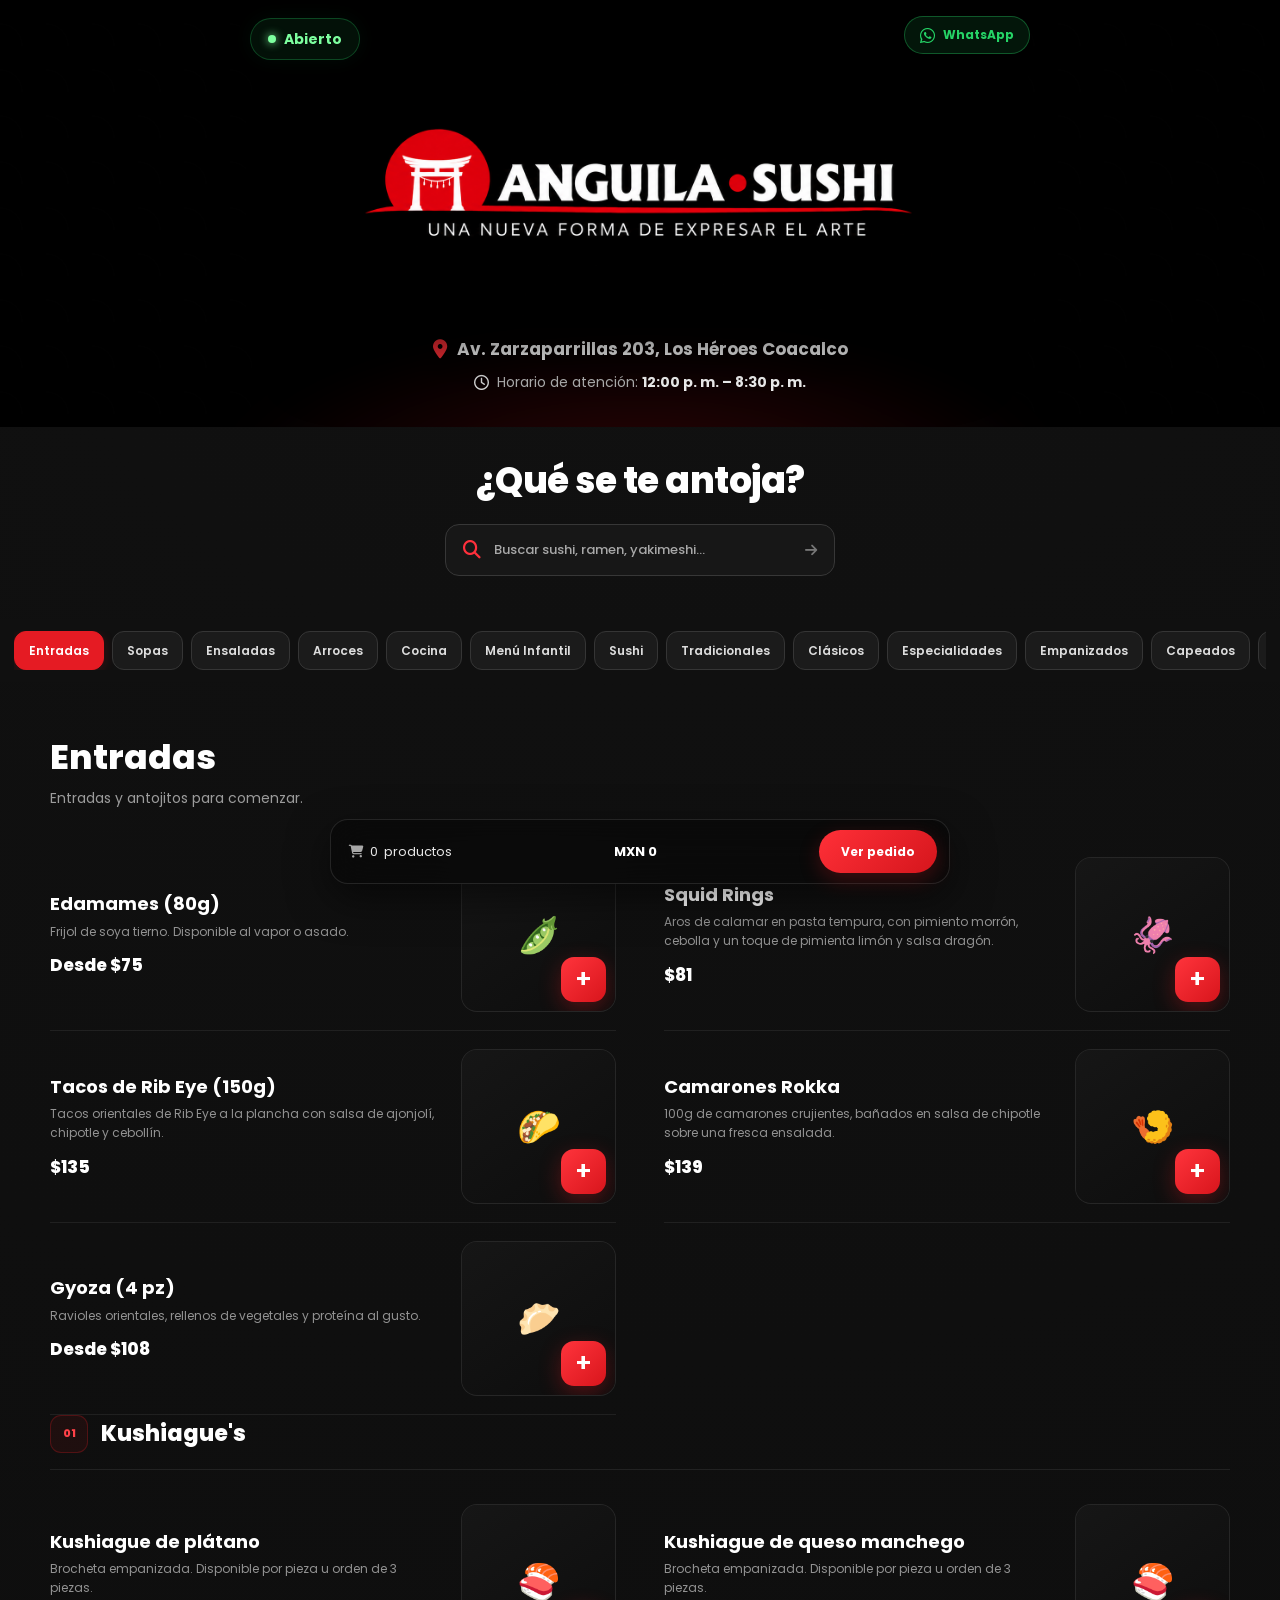
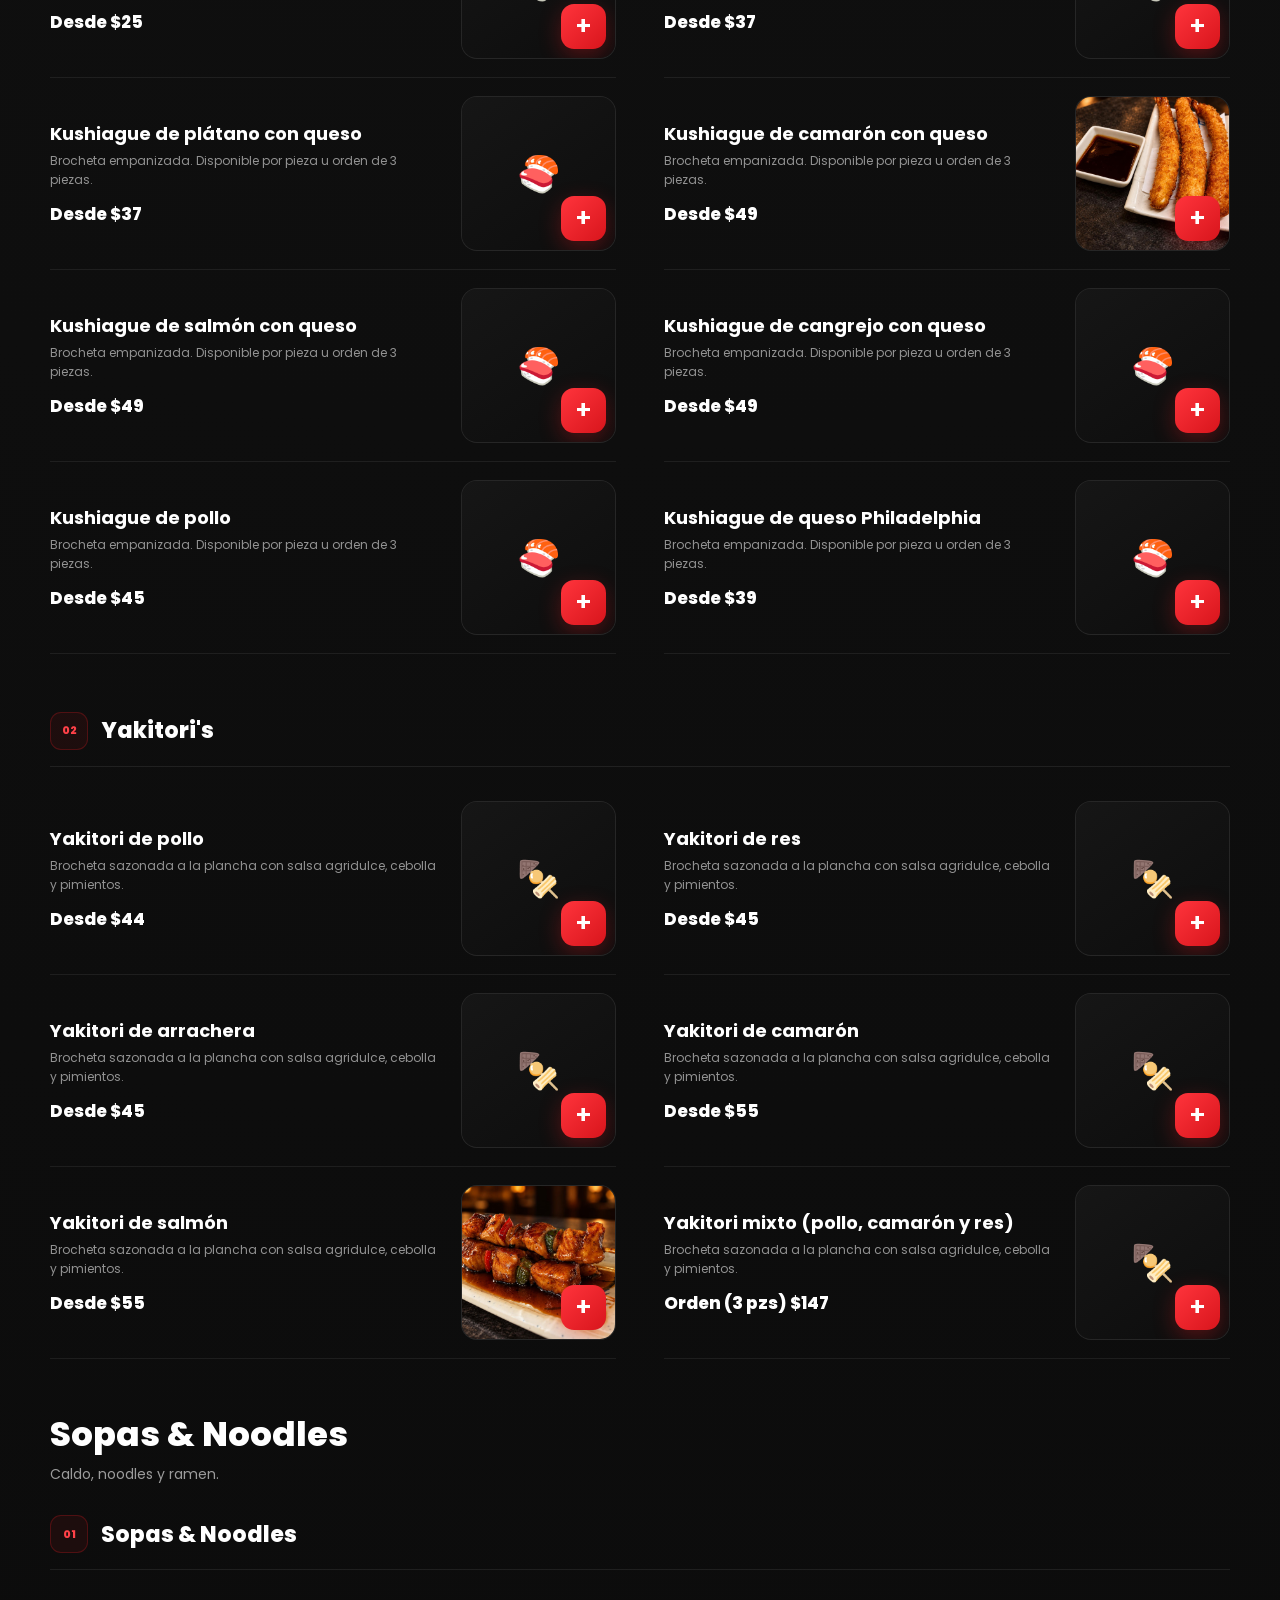
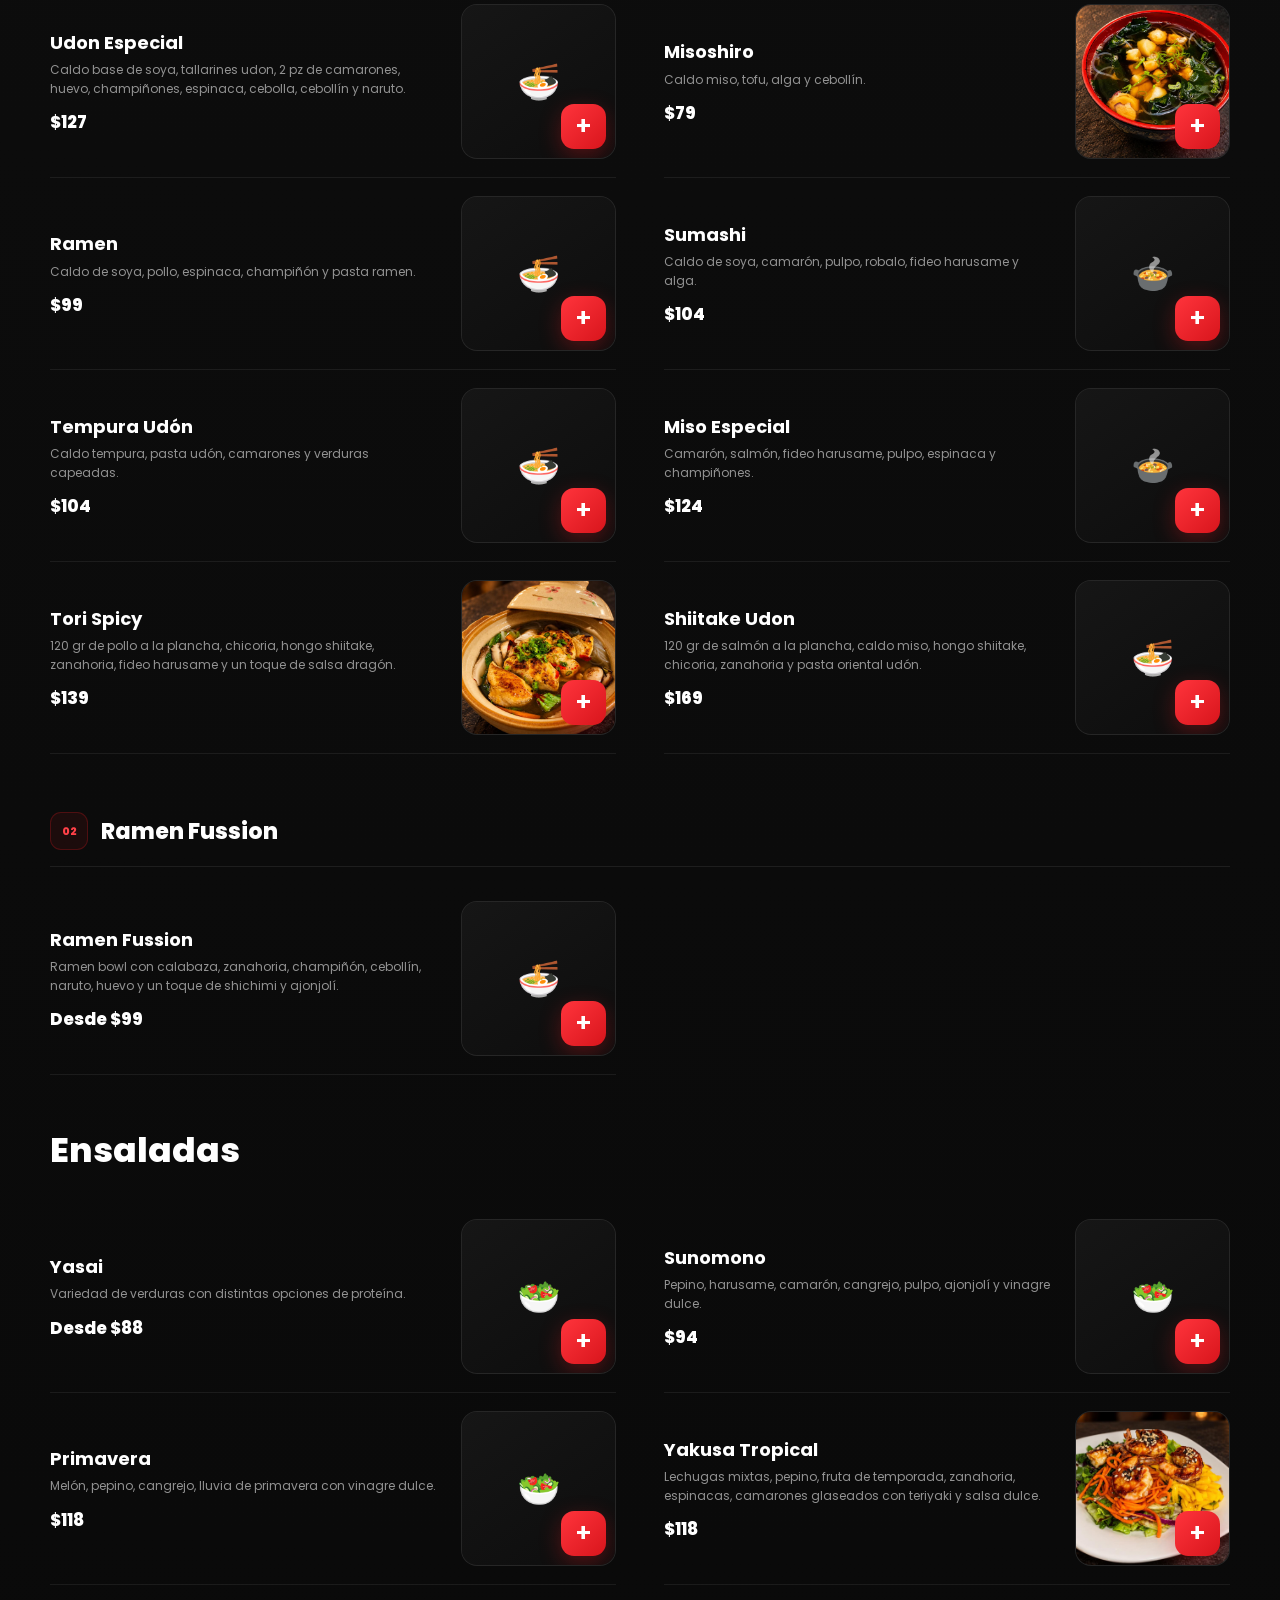
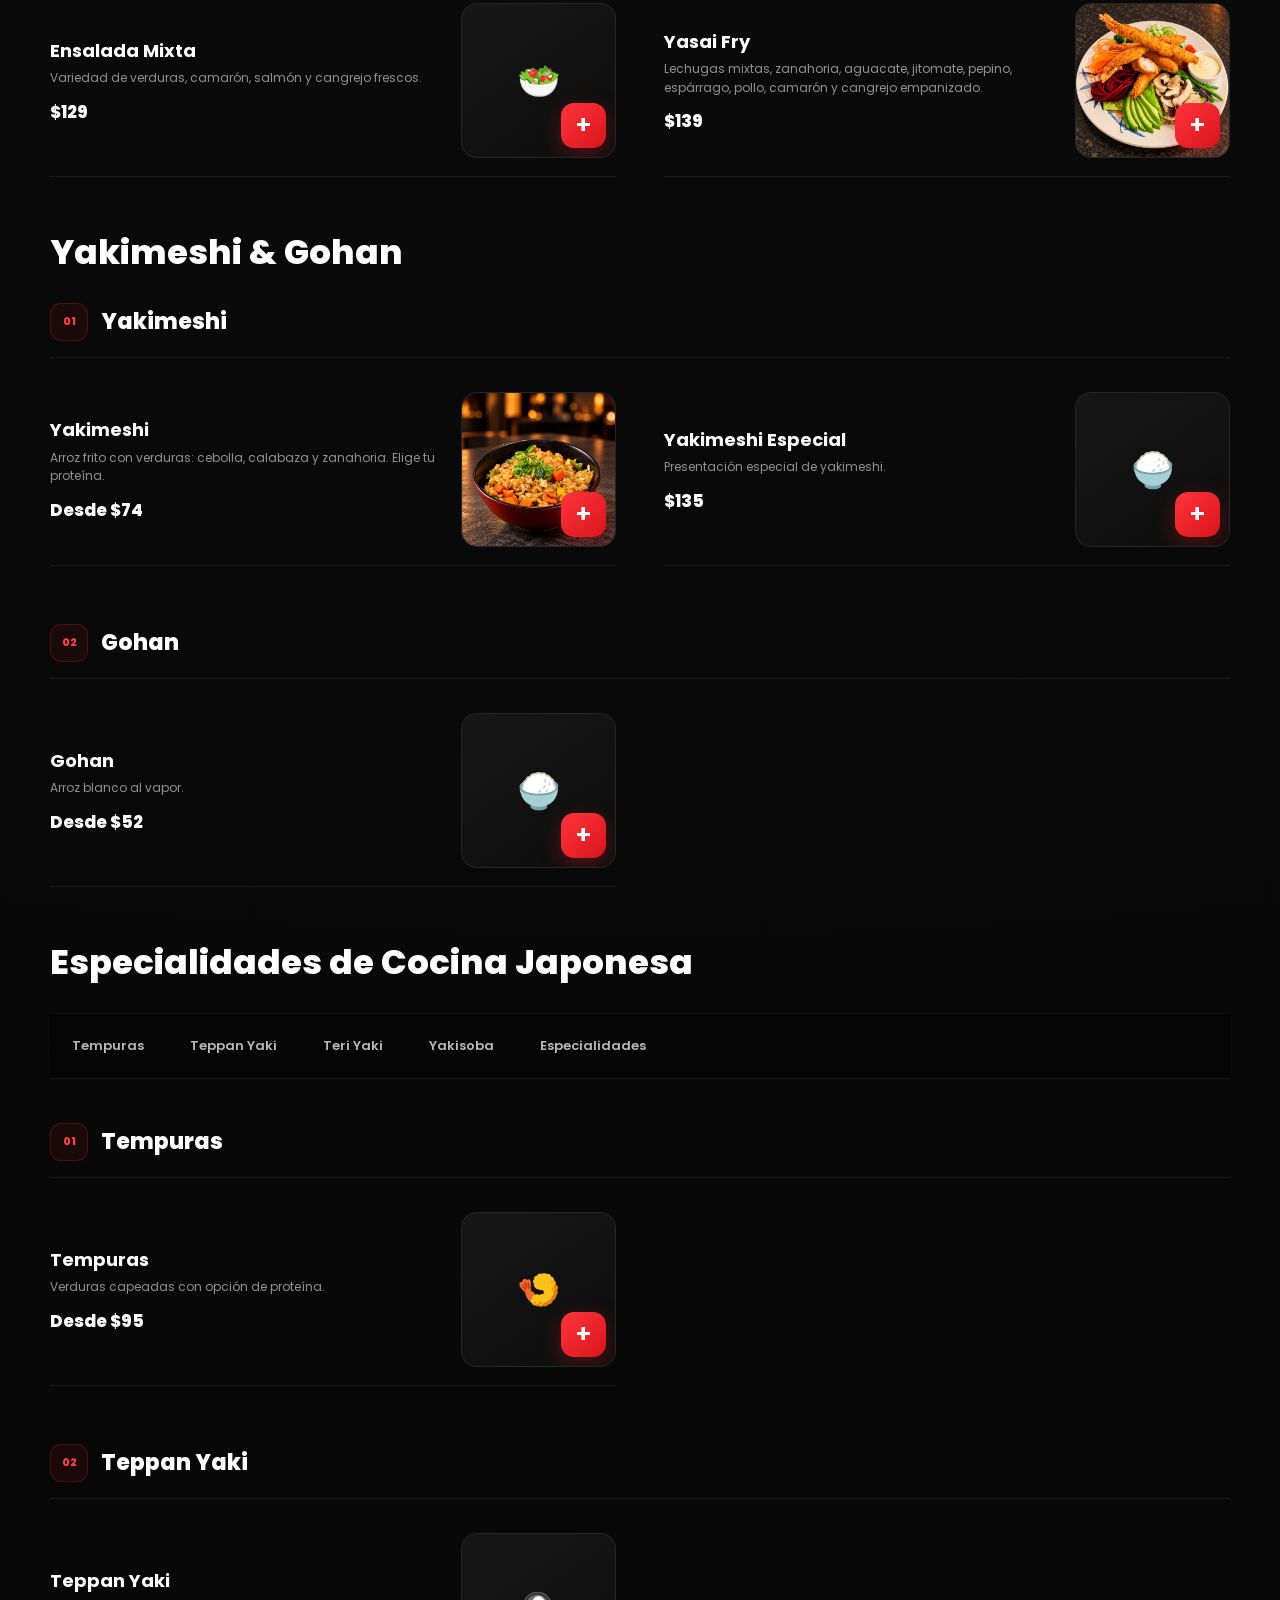
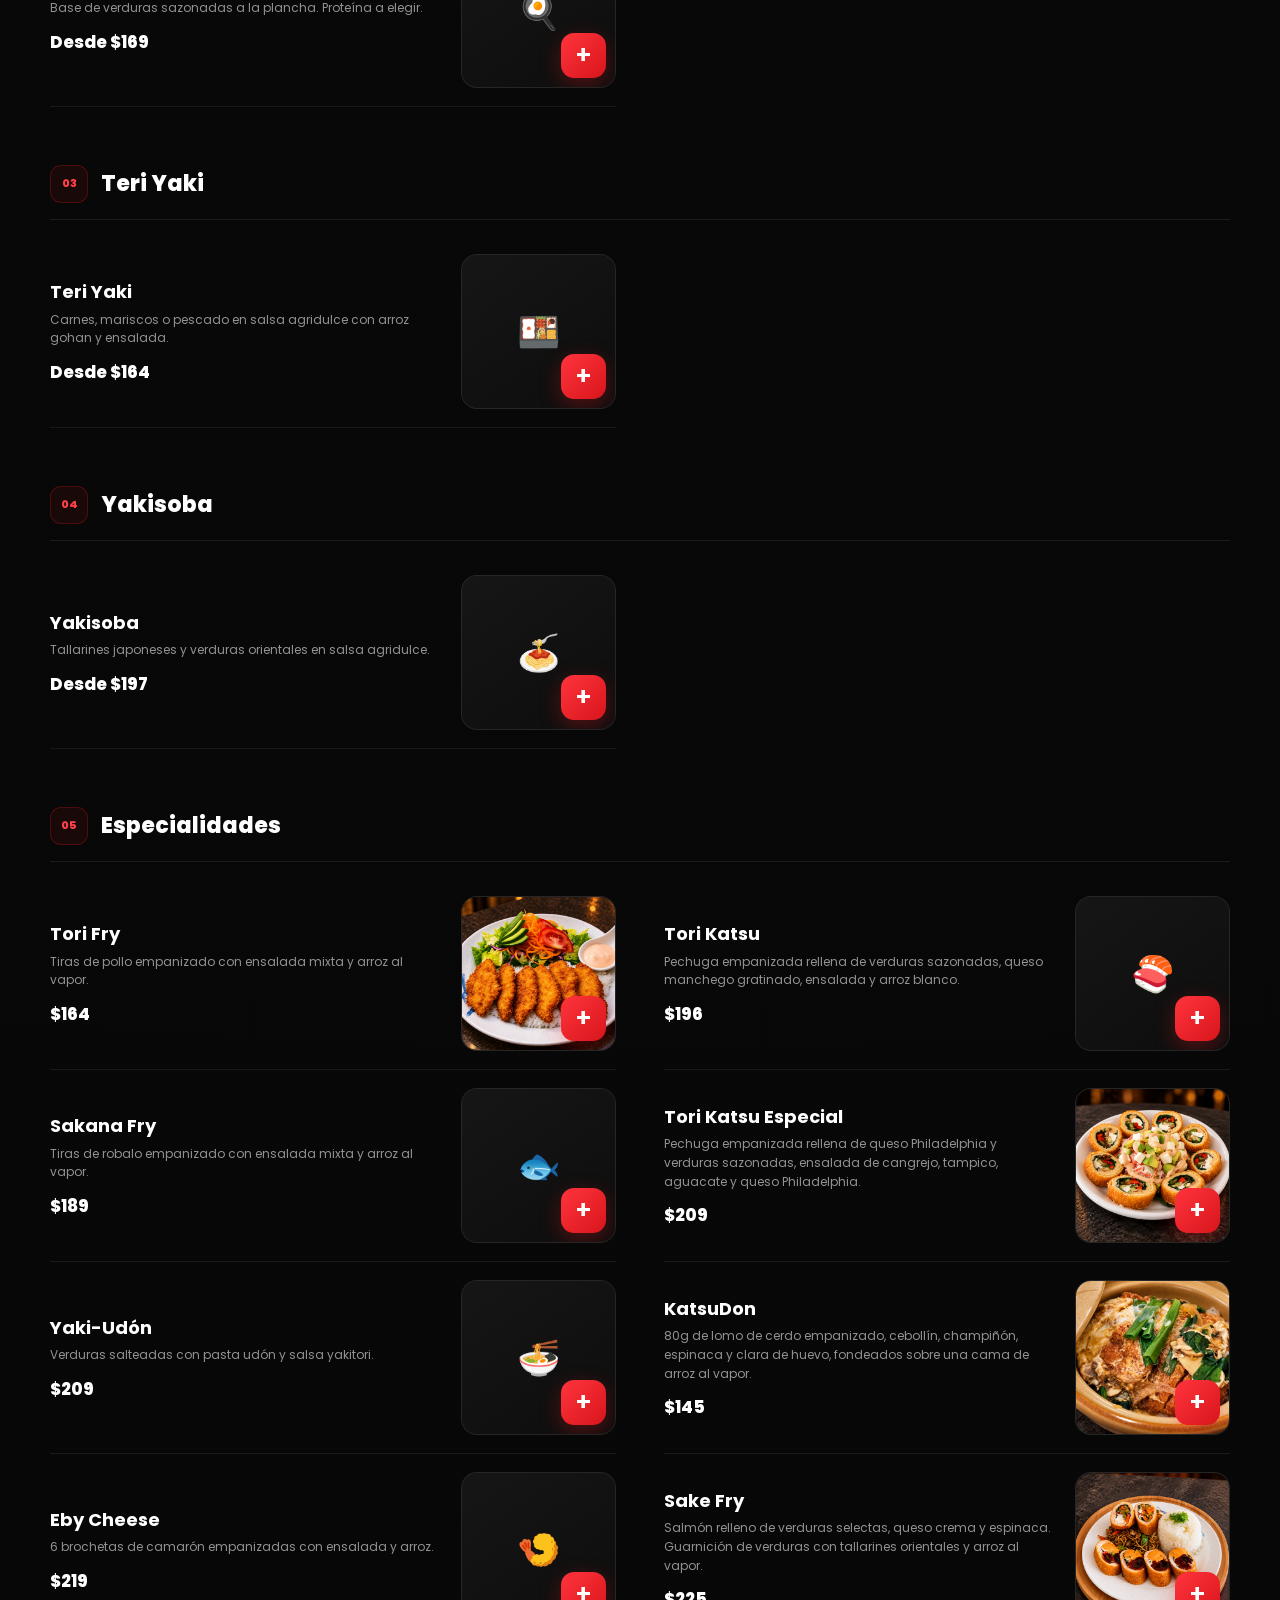
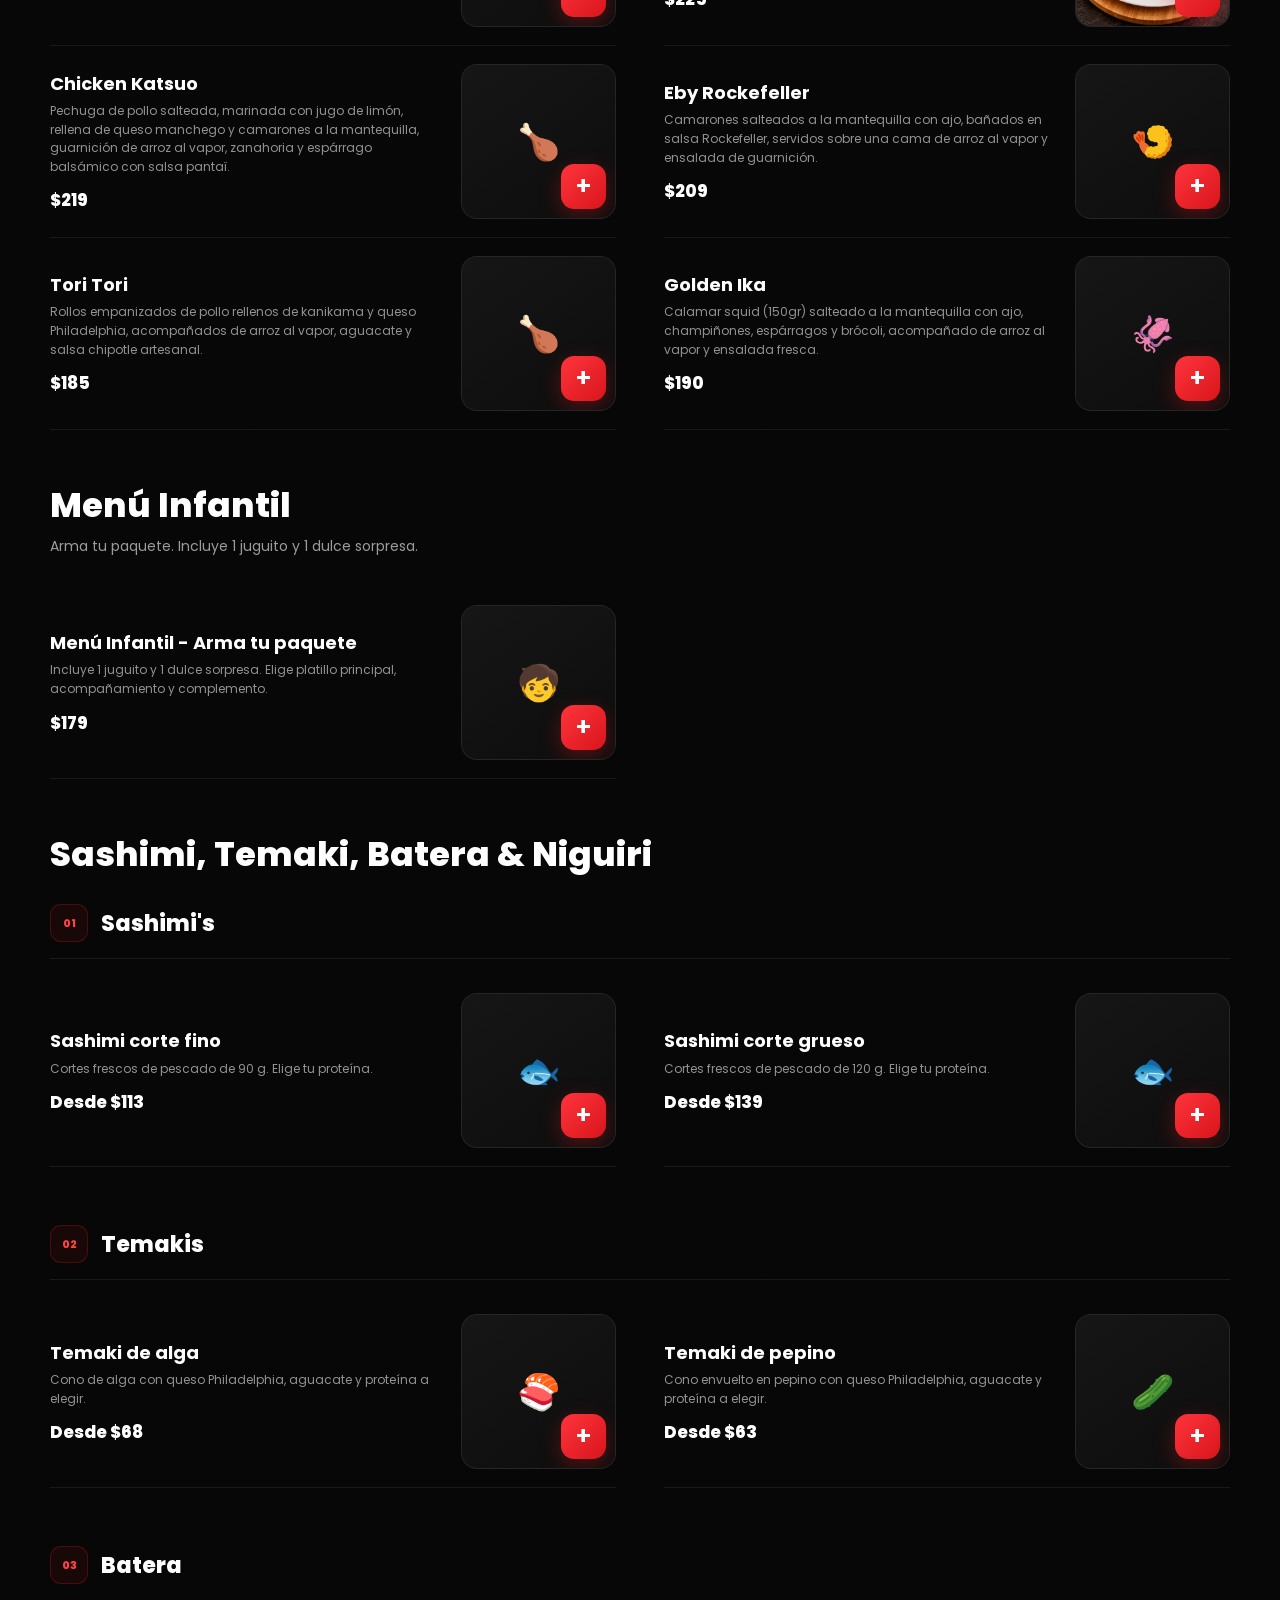
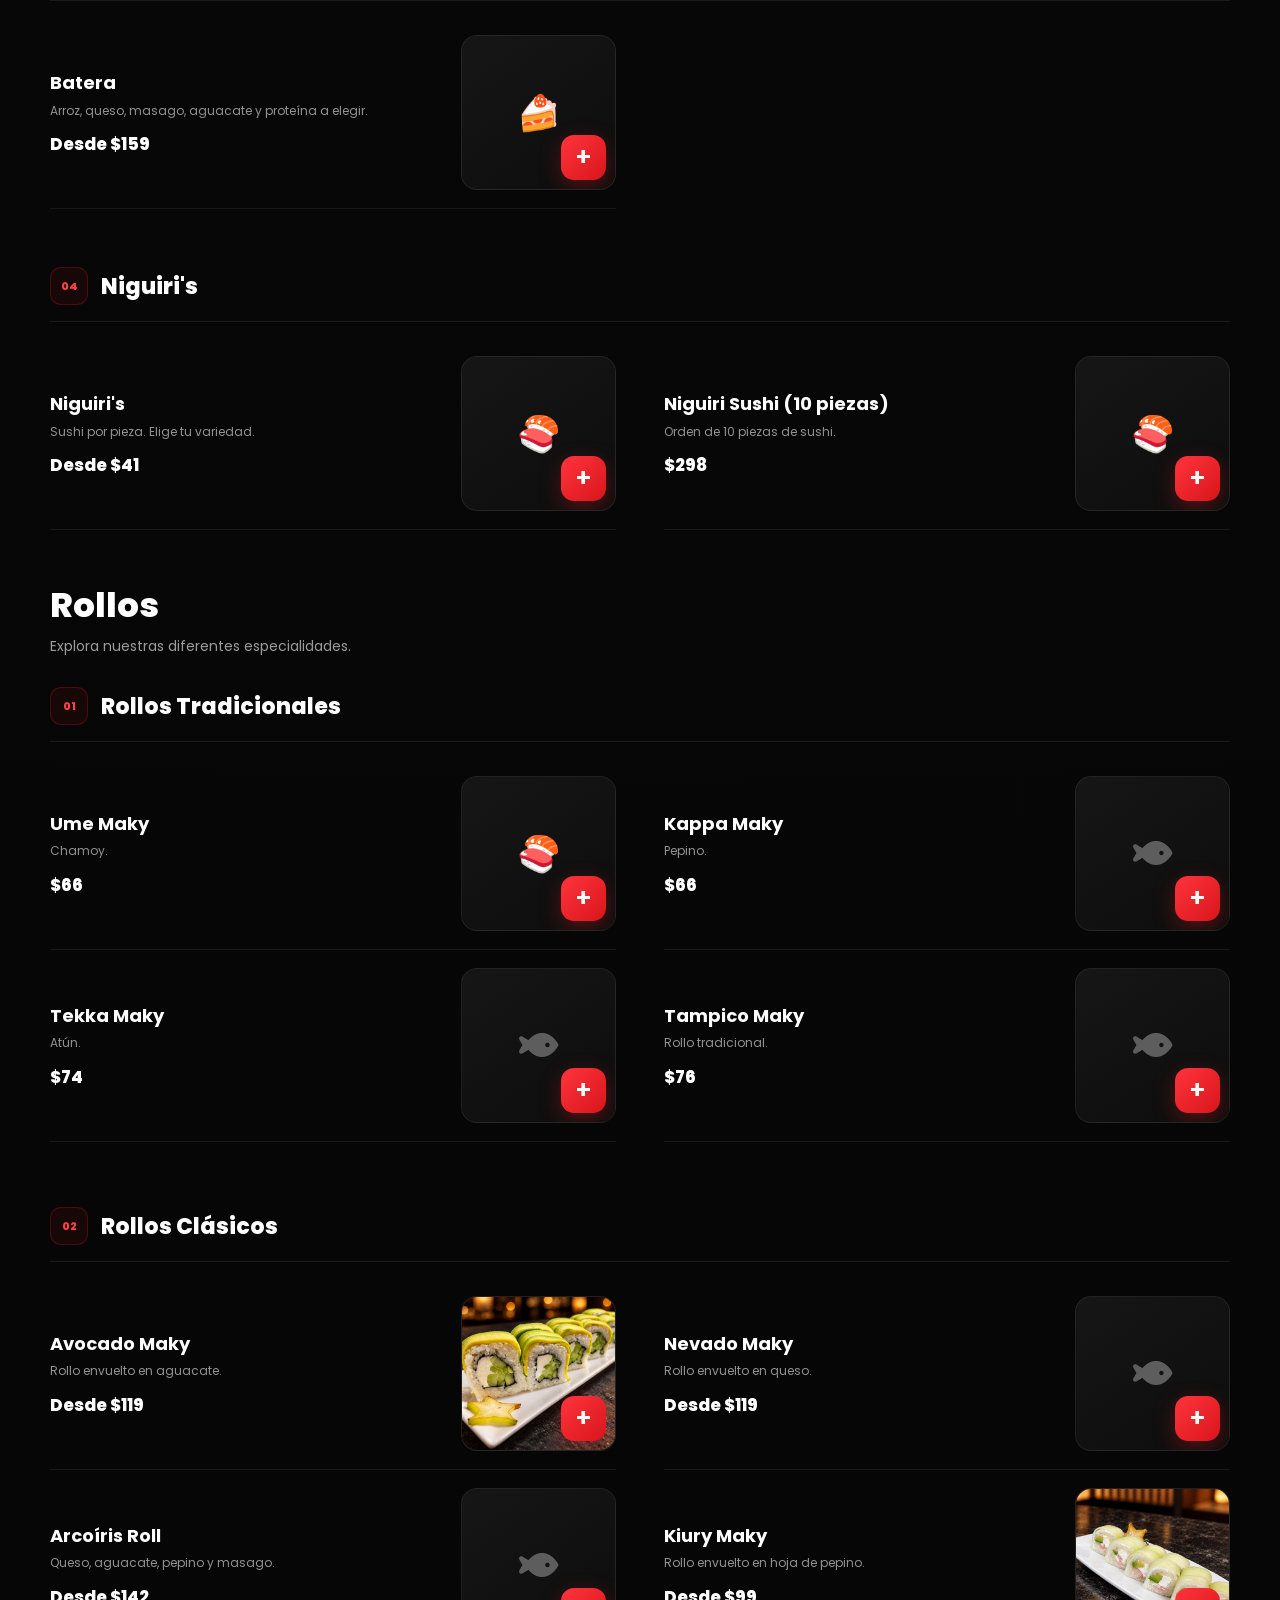
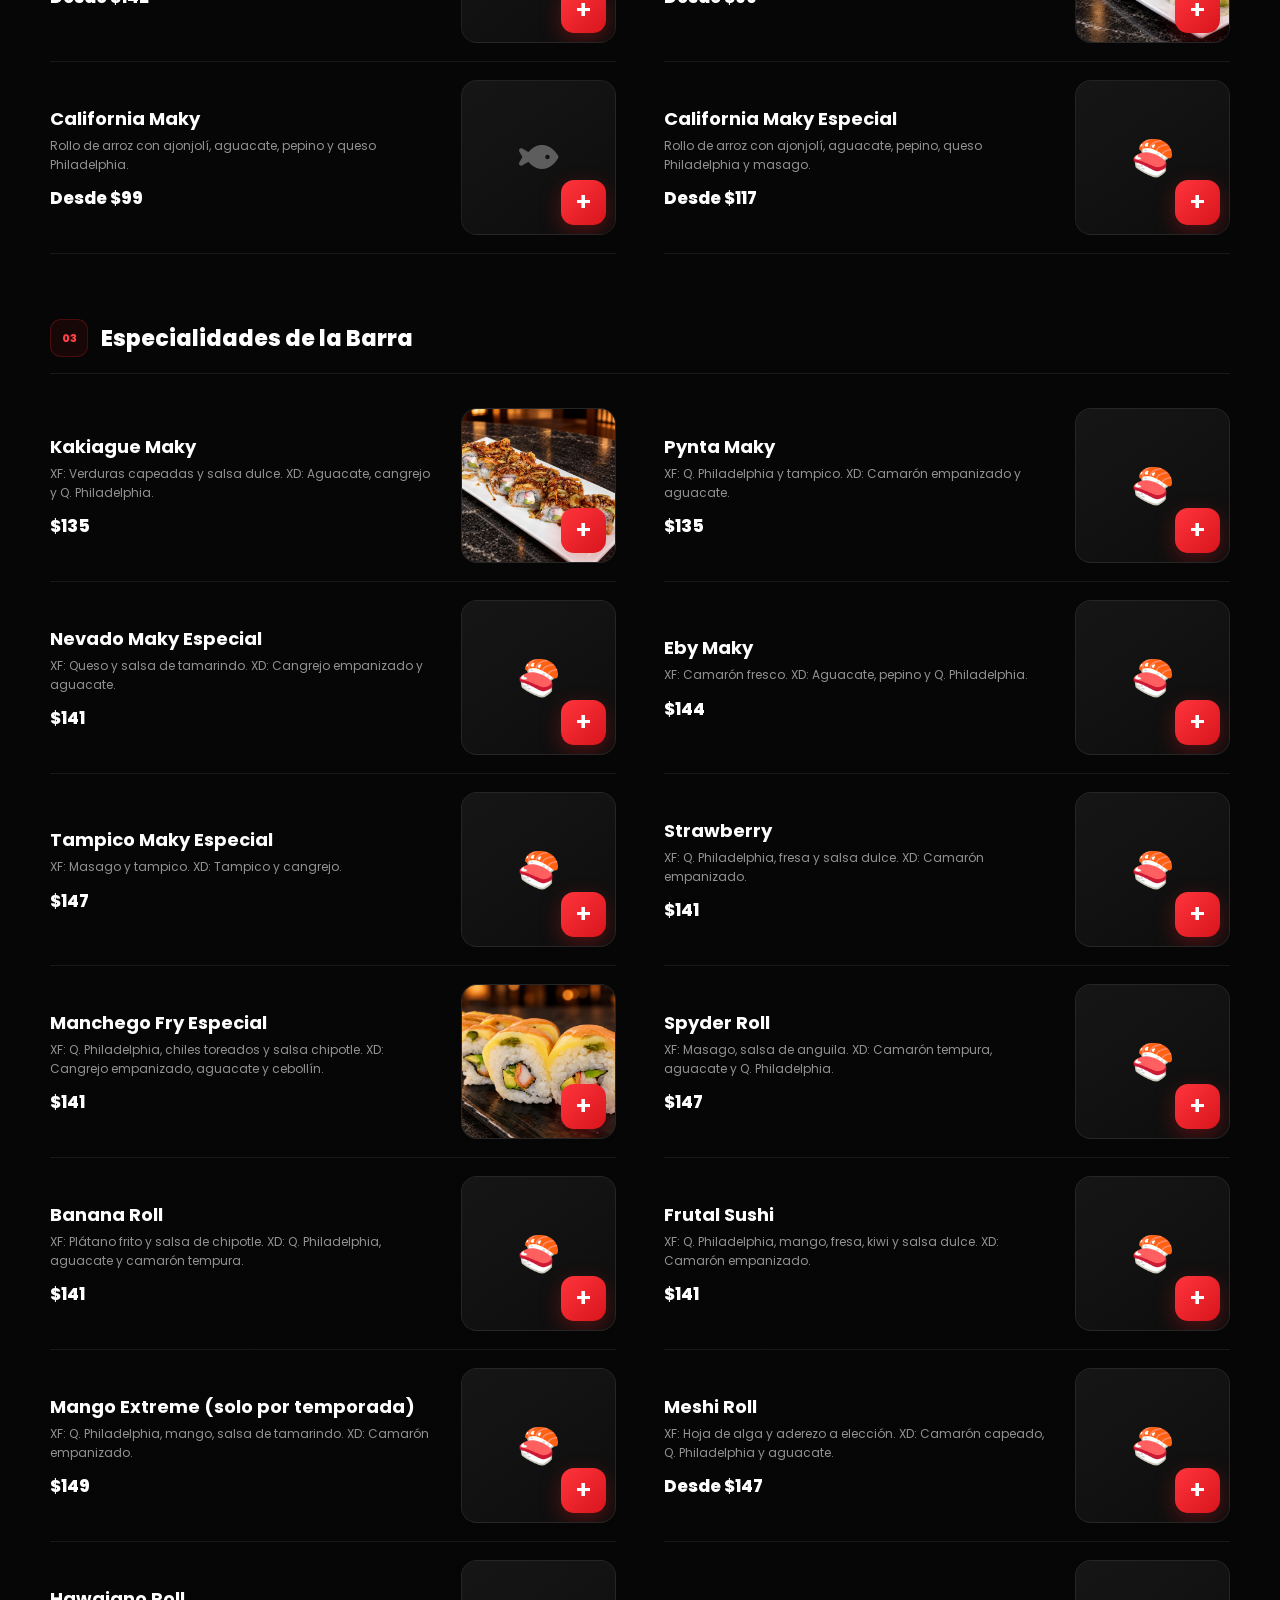
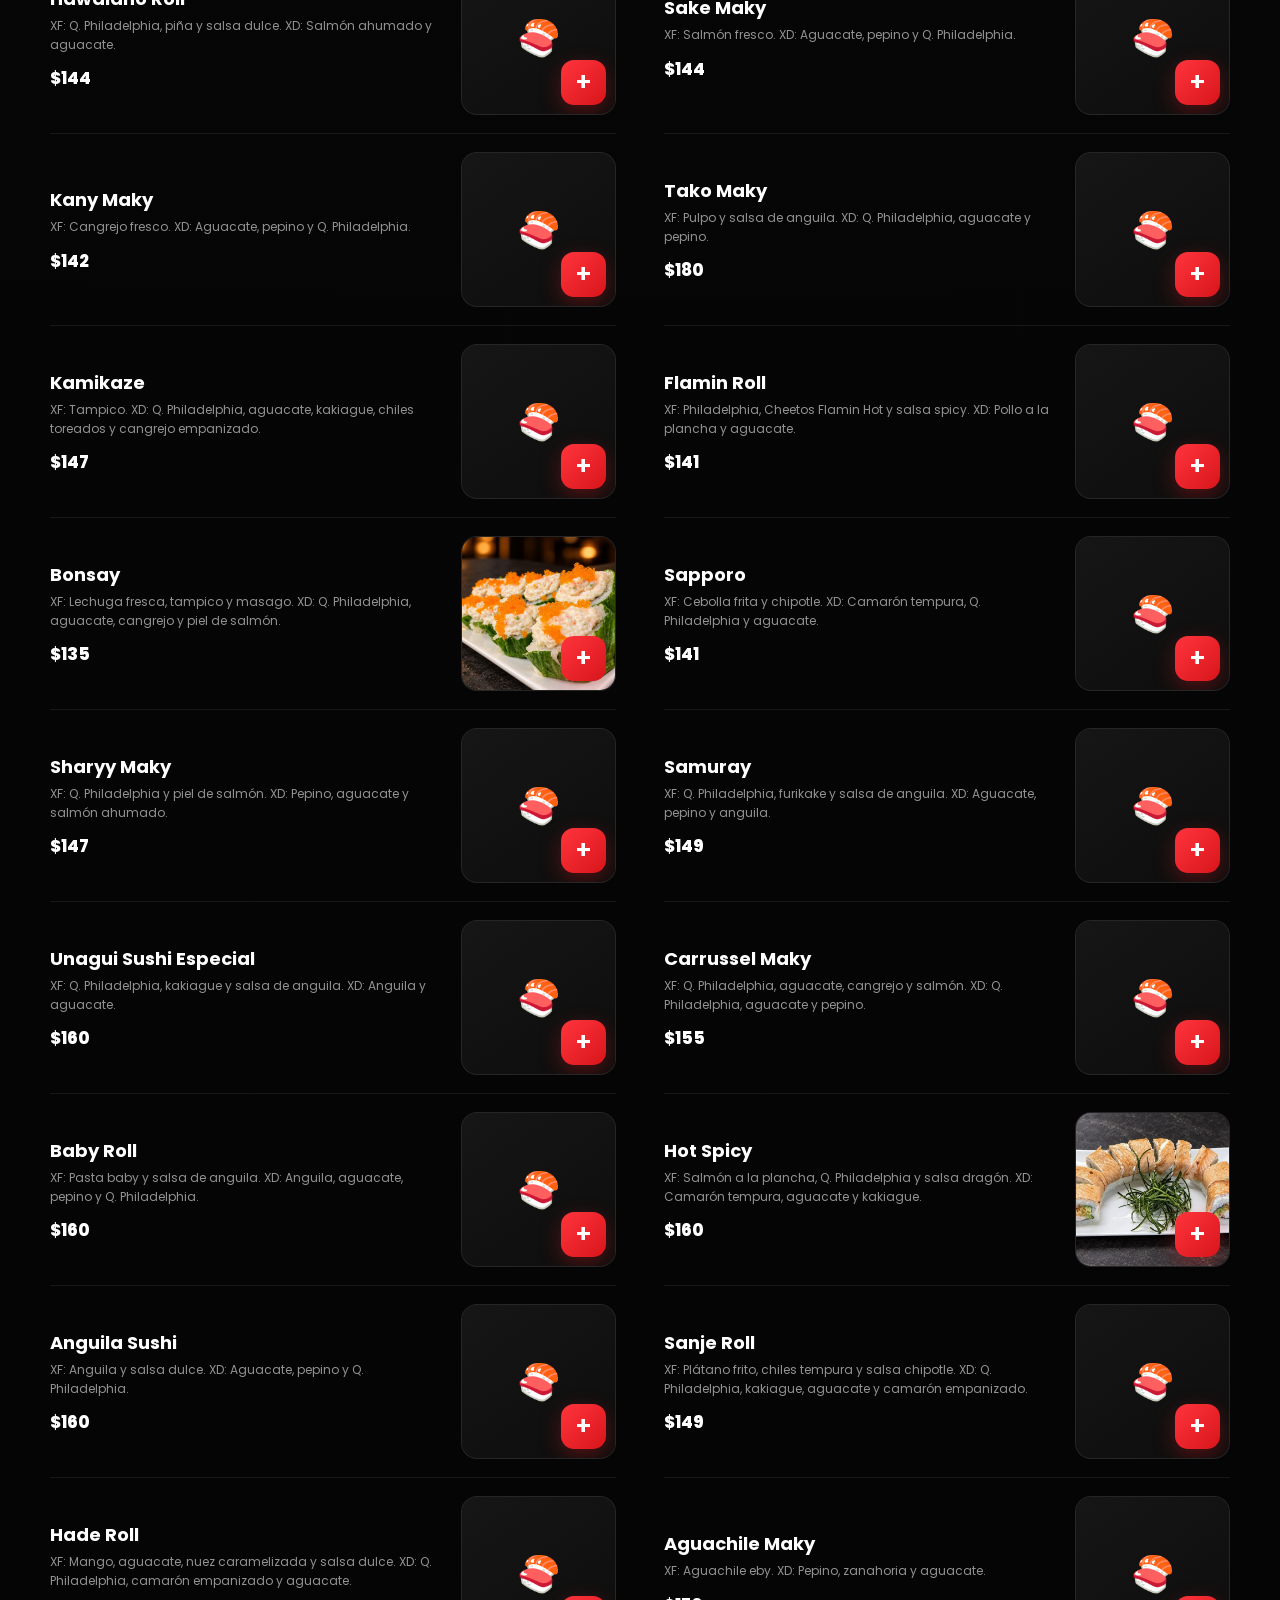
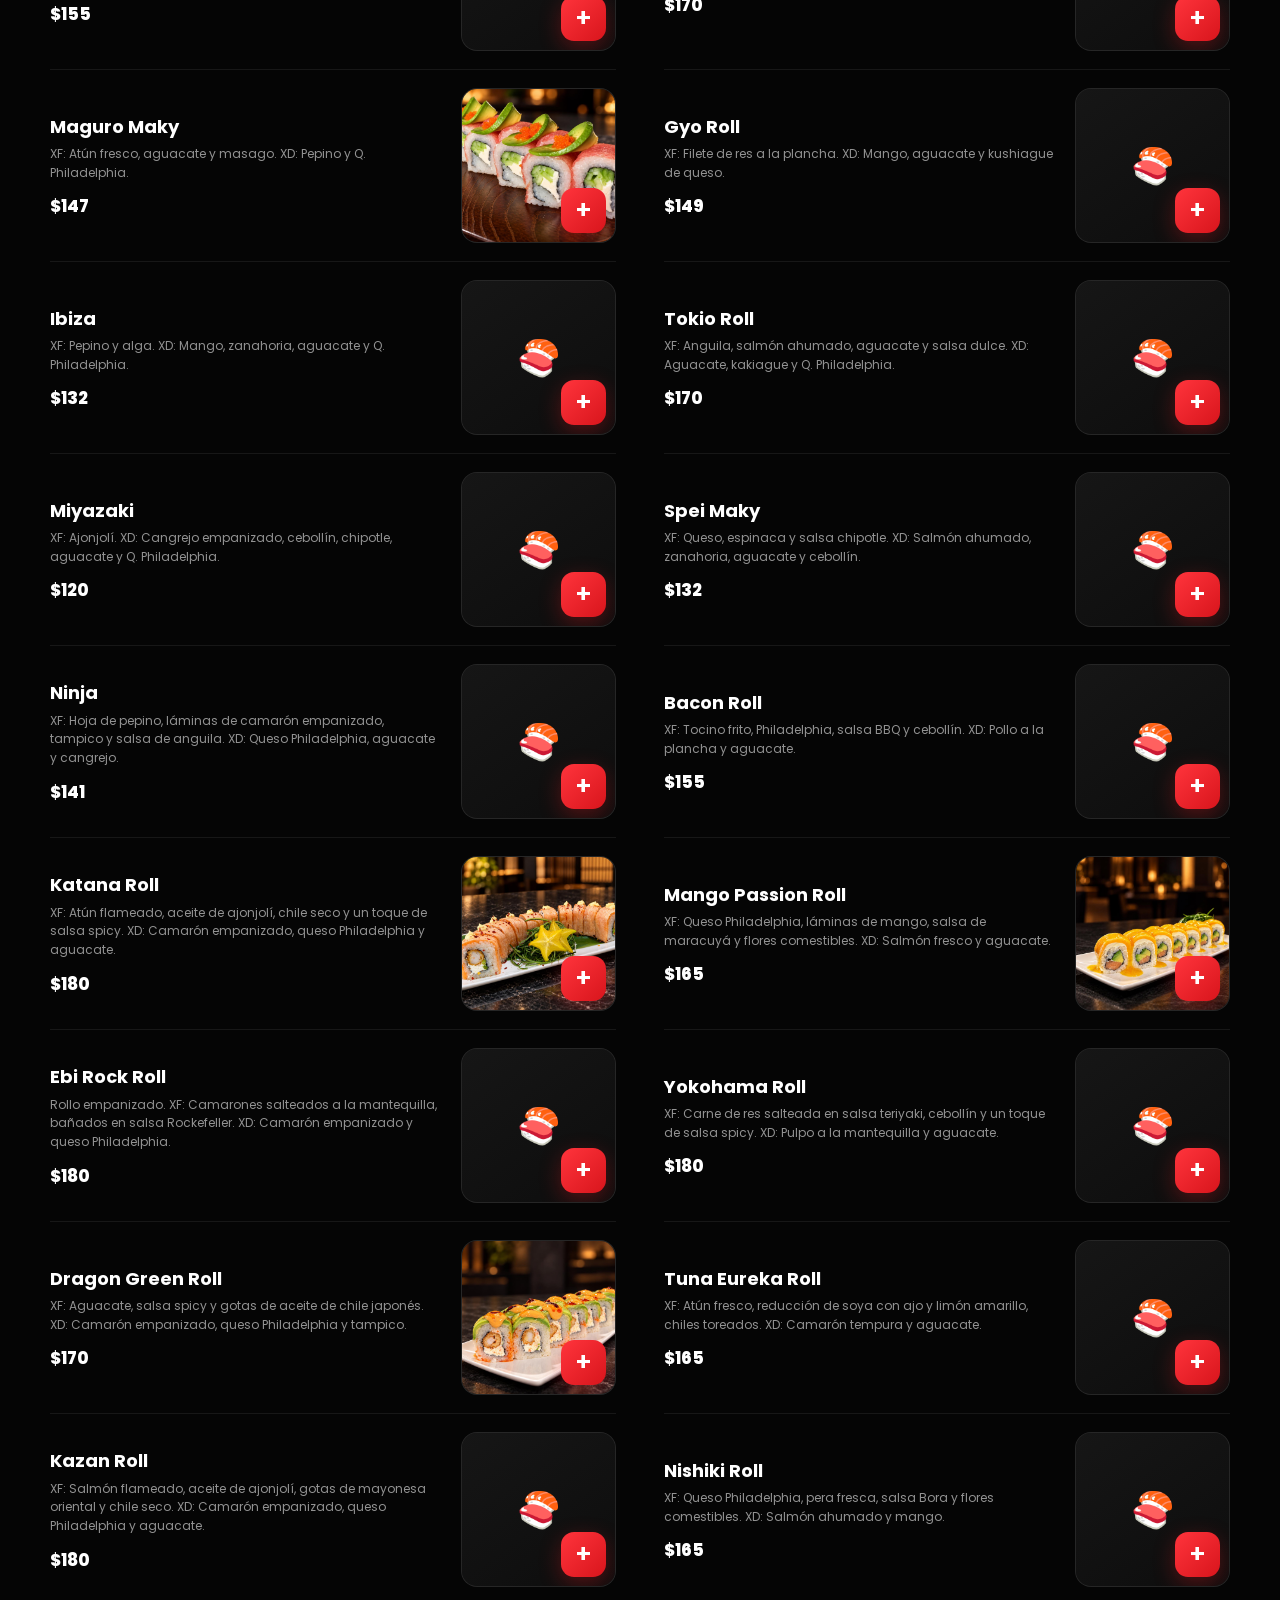
==== commit 1f40db19: "Agregar fotografias de productos y mejorar botones en movil" ====
--- a/index.html
+++ b/index.html
@@ -1100,7 +1100,7 @@
                         <div class="producto-media">
 
                             <img
-                                src="img/productos/avocado-maky.jpg"
+                               src="img/Avocado-roll.jpg"
                                 alt="Avocado Maky"
                                 class="producto-imagen"
                                 onerror="this.style.display='none'; this.nextElementSibling.style.display='flex';"
@@ -1274,7 +1274,7 @@
                         <div class="producto-media">
 
                             <img
-                                src="img/productos/kiury-maky.jpg"
+                               src="img/Kiury.jpg"
                                 alt="Kiury Maky"
                                 class="producto-imagen"
                                 onerror="this.style.display='none'; this.nextElementSibling.style.display='flex';"
--- a/styles.css
+++ b/styles.css
@@ -12397,7 +12397,33 @@
     font-size: 20px;
 }
 
-
-
-
-
+/* Ocultar el pez cuando el producto tiene fotografía */
+
+.imagen-opciones-producto-box img:not([src=""]) + .placeholder-imagen-producto {
+    display: none;
+}
+/* BOTÓN + MÁS PEQUEÑO EN CELULARES */
+
+@media (max-width: 600px) {
+
+    .producto-media button.abrir-opciones,
+    .producto-media button.abrir-opciones-dinamico,
+    .producto-media button.agregar-producto-fijo {
+
+        width: 34px !important;
+        height: 34px !important;
+        min-width: 34px;
+        min-height: 34px;
+
+        padding: 0 !important;
+        box-sizing: border-box;
+        font-size: 18px;
+
+        border-radius: 10px;
+
+        display: flex;
+        align-items: center;
+        justify-content: center;
+    }
+
+}
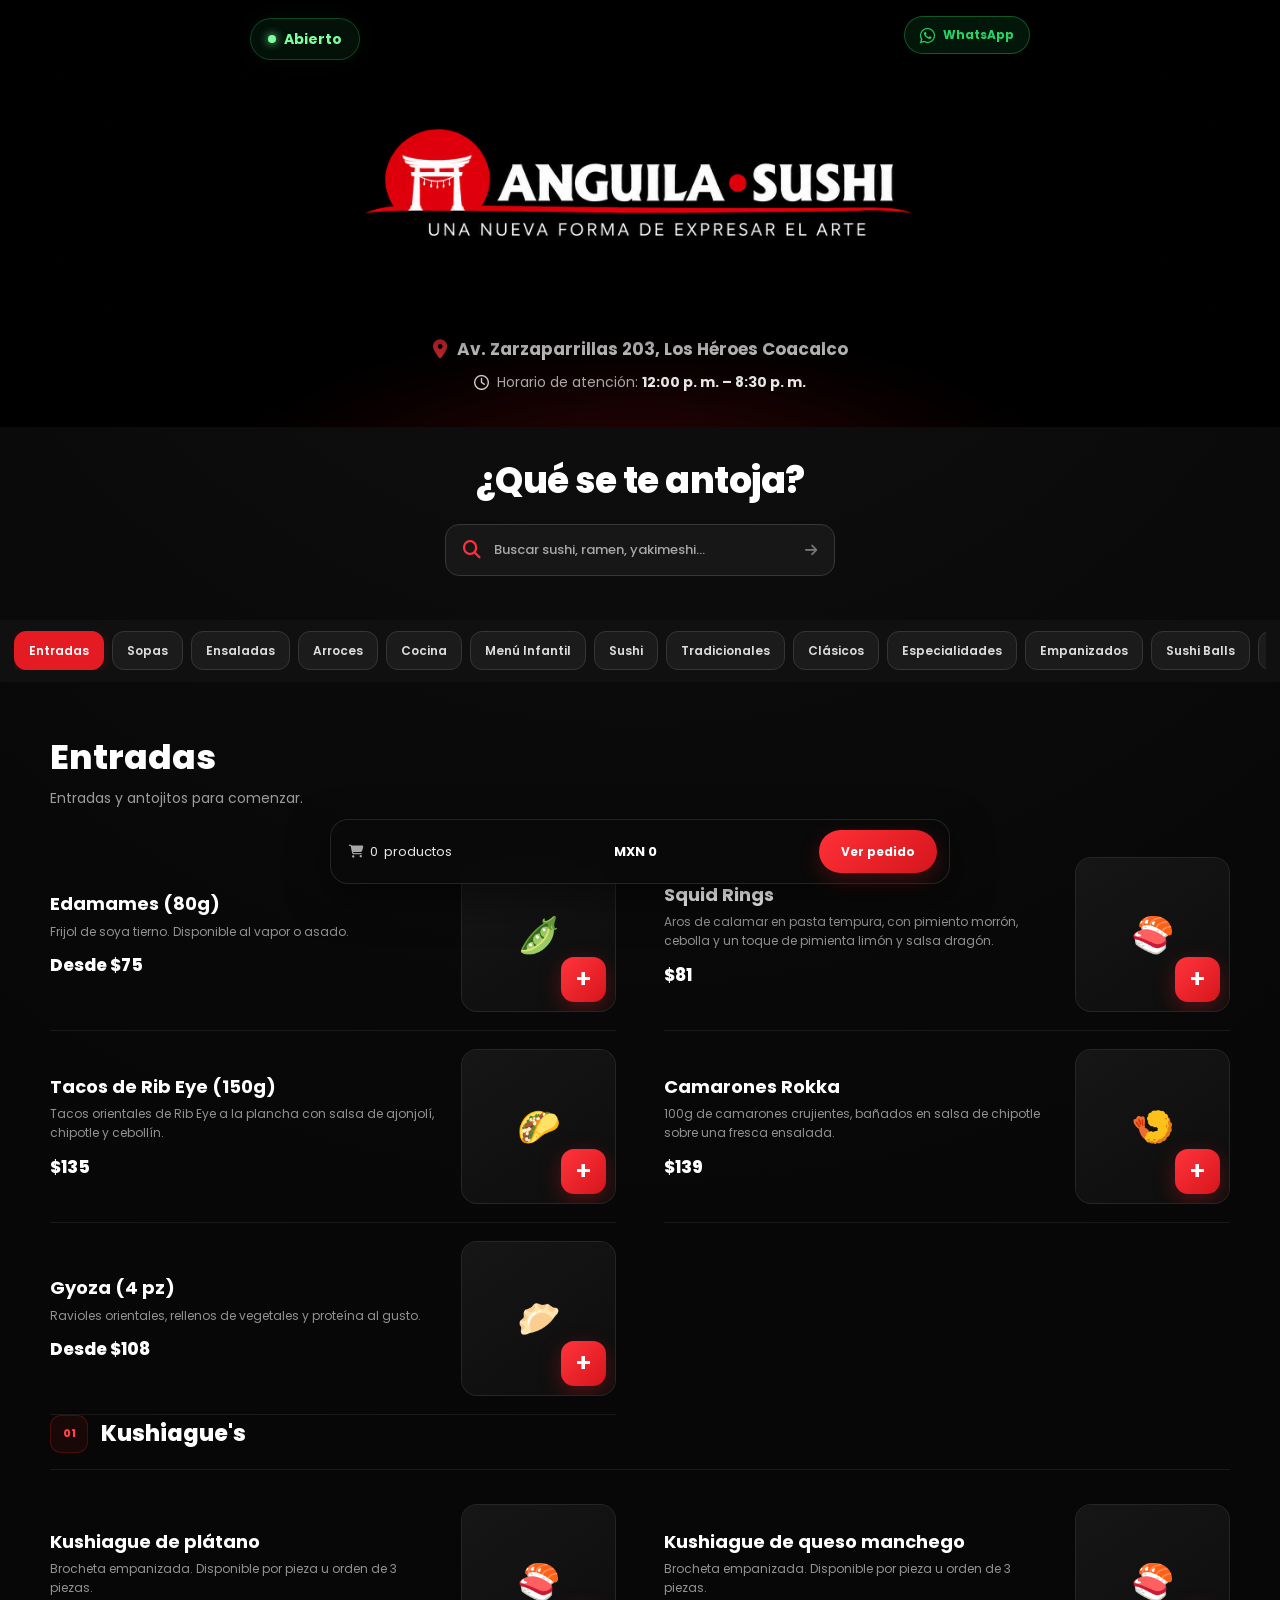
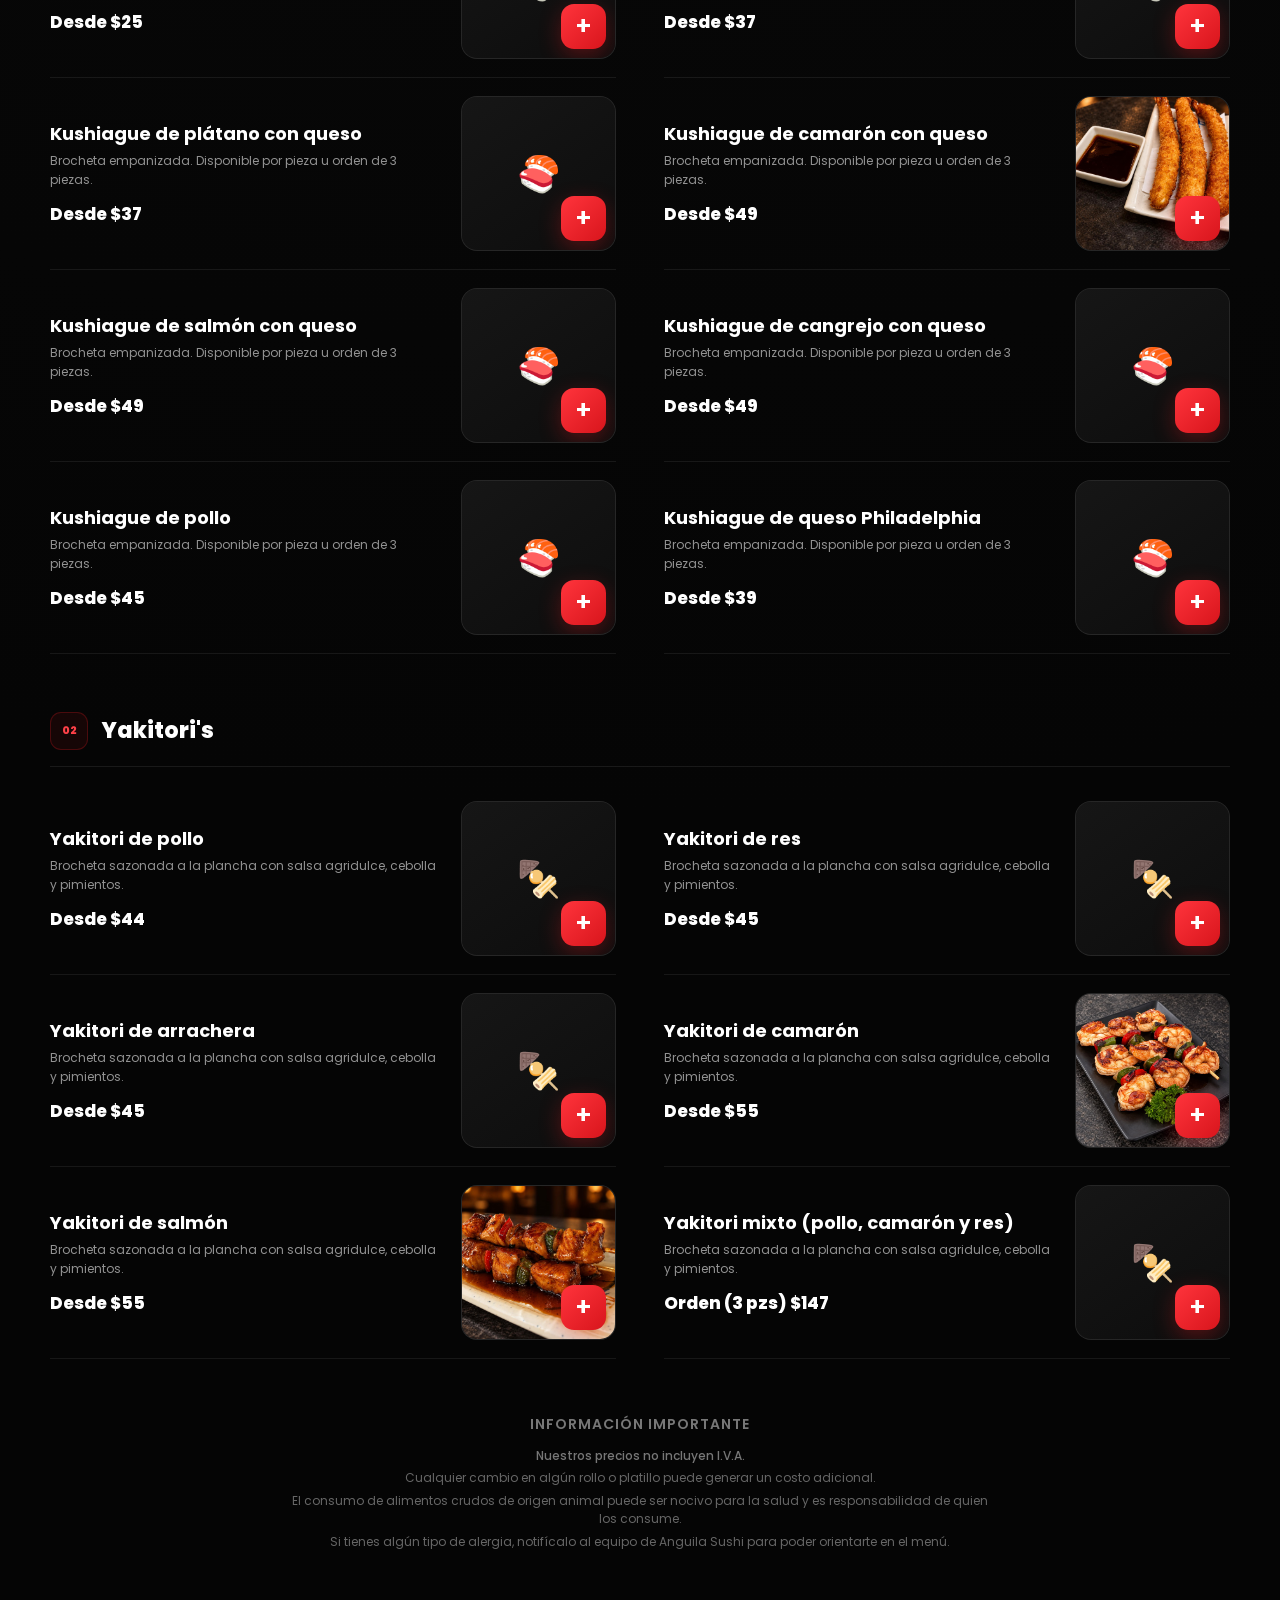
==== commit 7acc8717: "Mejorar navegacion por categorias y actualizar menu Anguila Sushi" ====
--- a/index.html
+++ b/index.html
@@ -387,21 +387,21 @@
 
 
         <!-- ================================================== -->
-        <!-- SOPAS & NOODLES -->
+        <!-- SOPAS -->
         <!-- ================================================== -->
 
         <section class="menu" id="sopas">
 
             <div class="titulo-seccion">
                 <span>CALIENTITO</span>
-                <h2>Sopas & Noodles</h2>
+                <h2>Sopas</h2>
                 <p>Caldo, noodles y ramen.</p>
             </div>
 
             <section class="menu-subgrupo">
                 <div class="encabezado-grupo-rollos">
                     <span class="numero-seccion">01</span>
-                    <h3>Sopas & Noodles</h3>
+                    <h3>Sopas</h3>
                 </div>
 
                 <div
@@ -496,35 +496,6 @@
         <span>DE LA COCINA</span>
         <h2>Especialidades de Cocina Japonesa</h2>
     </div>
-
-
-    <!-- ============================================== -->
-    <!-- BARRA DE NAVEGACION COCINA -->
-    <!-- ============================================== -->
-
-   
-<!-- BARRA DE COCINA CON BUSCADOR -->
-
-<nav class="subcategorias-rollos subcategorias-cocina barra-con-buscador"
-     aria-label="Categorías de cocina japonesa">
-
-    <div class="enlaces-subcategorias">
-
-        <a href="#cocina-tempuras">Tempuras</a>
-
-        <a href="#cocina-teppan">Teppan Yaki</a>
-
-        <a href="#cocina-teri">Teri Yaki</a>
-
-        <a href="#cocina-yakisoba">Yakisoba</a>
-
-        <a href="#cocina-especialidades">Especialidades</a>
-
-    </div>
-
-   
-
-</nav>
 
 
 
@@ -3348,6 +3319,7 @@
 <script src="barra-menu.js" defer></script>
 
 <script src="control-productos-cliente.js"></script>
+<script src="navegacion-categorias.js" defer></script>
 
 </body>
 
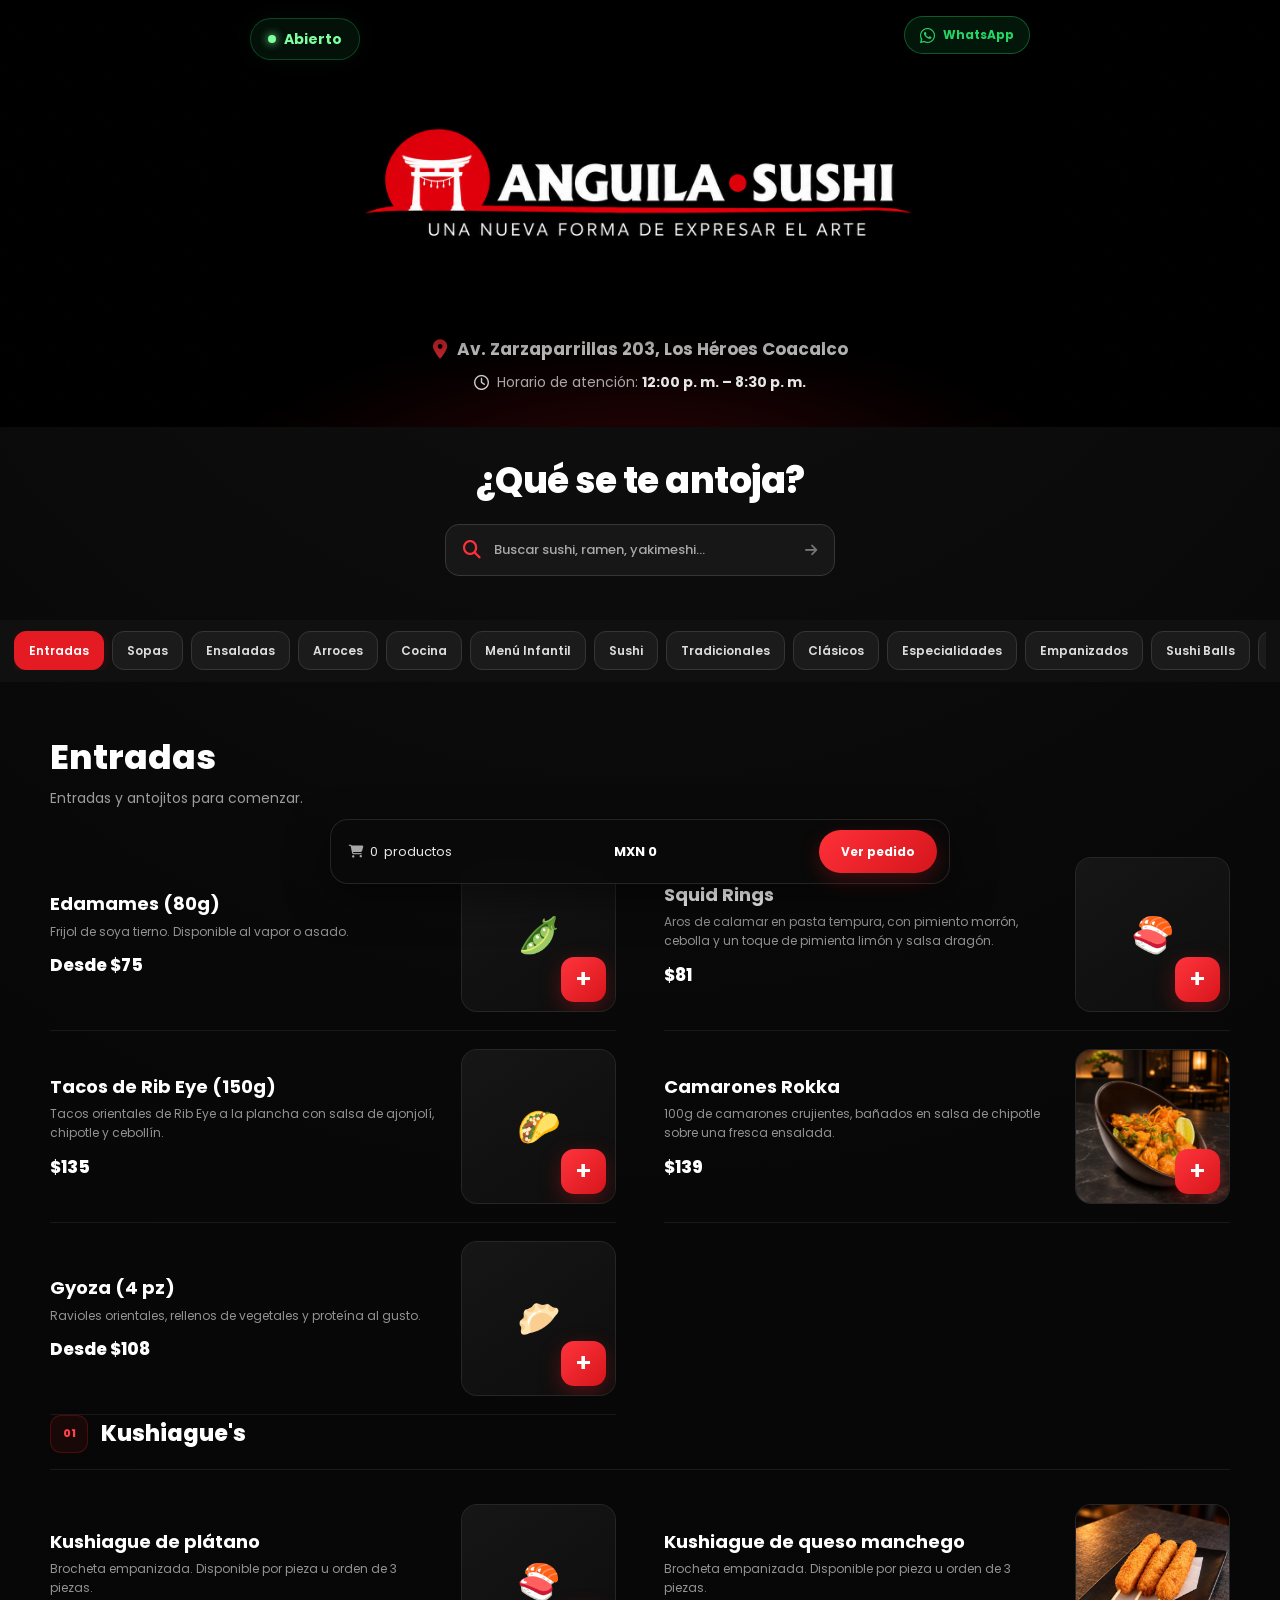
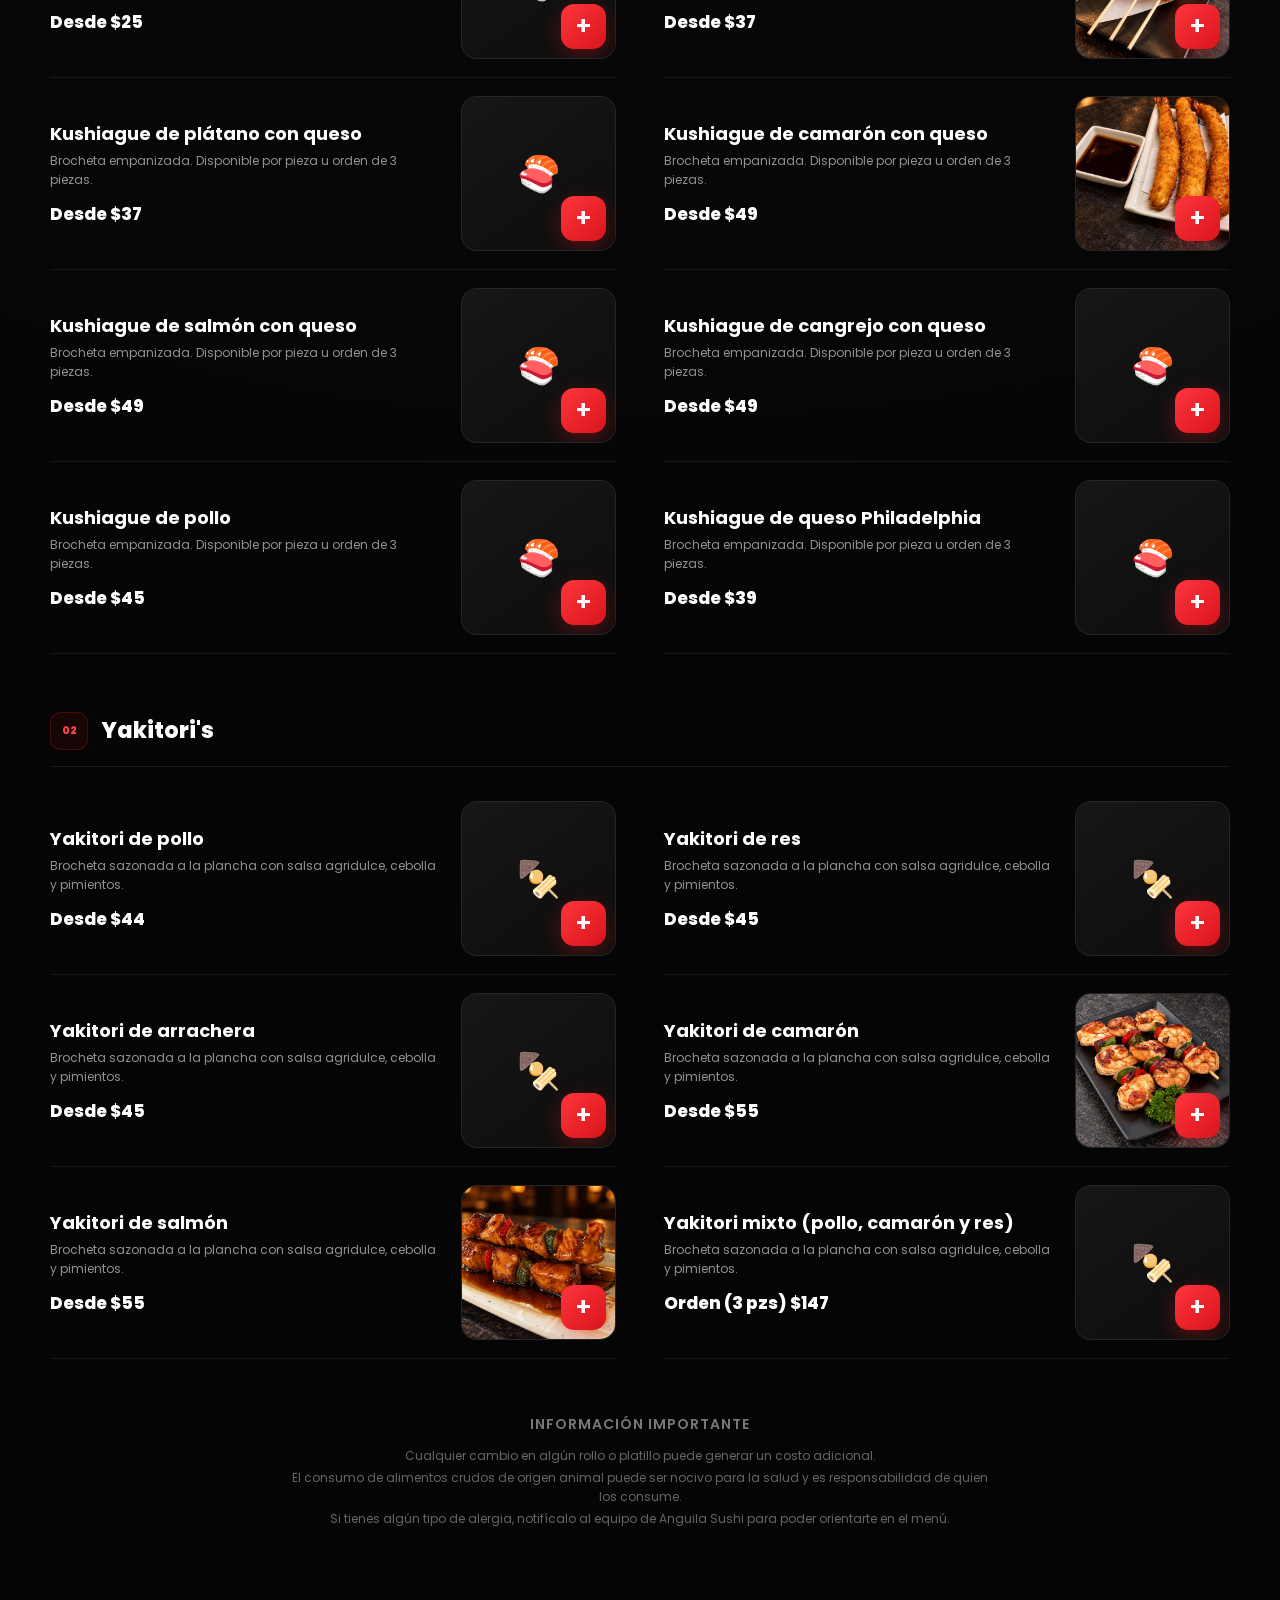
==== commit 189357dd: "Actualizaciones Arroces" ====
--- a/index.html
+++ b/index.html
@@ -1588,11 +1588,7 @@
 
         <ul class="info-lista">
 
-            <li>
-                <strong>
-                    Nuestros precios no incluyen I.V.A.
-                </strong>
-            </li>
+            
 
             <li>
                 Cualquier cambio en algún rollo o platillo puede generar un costo adicional.
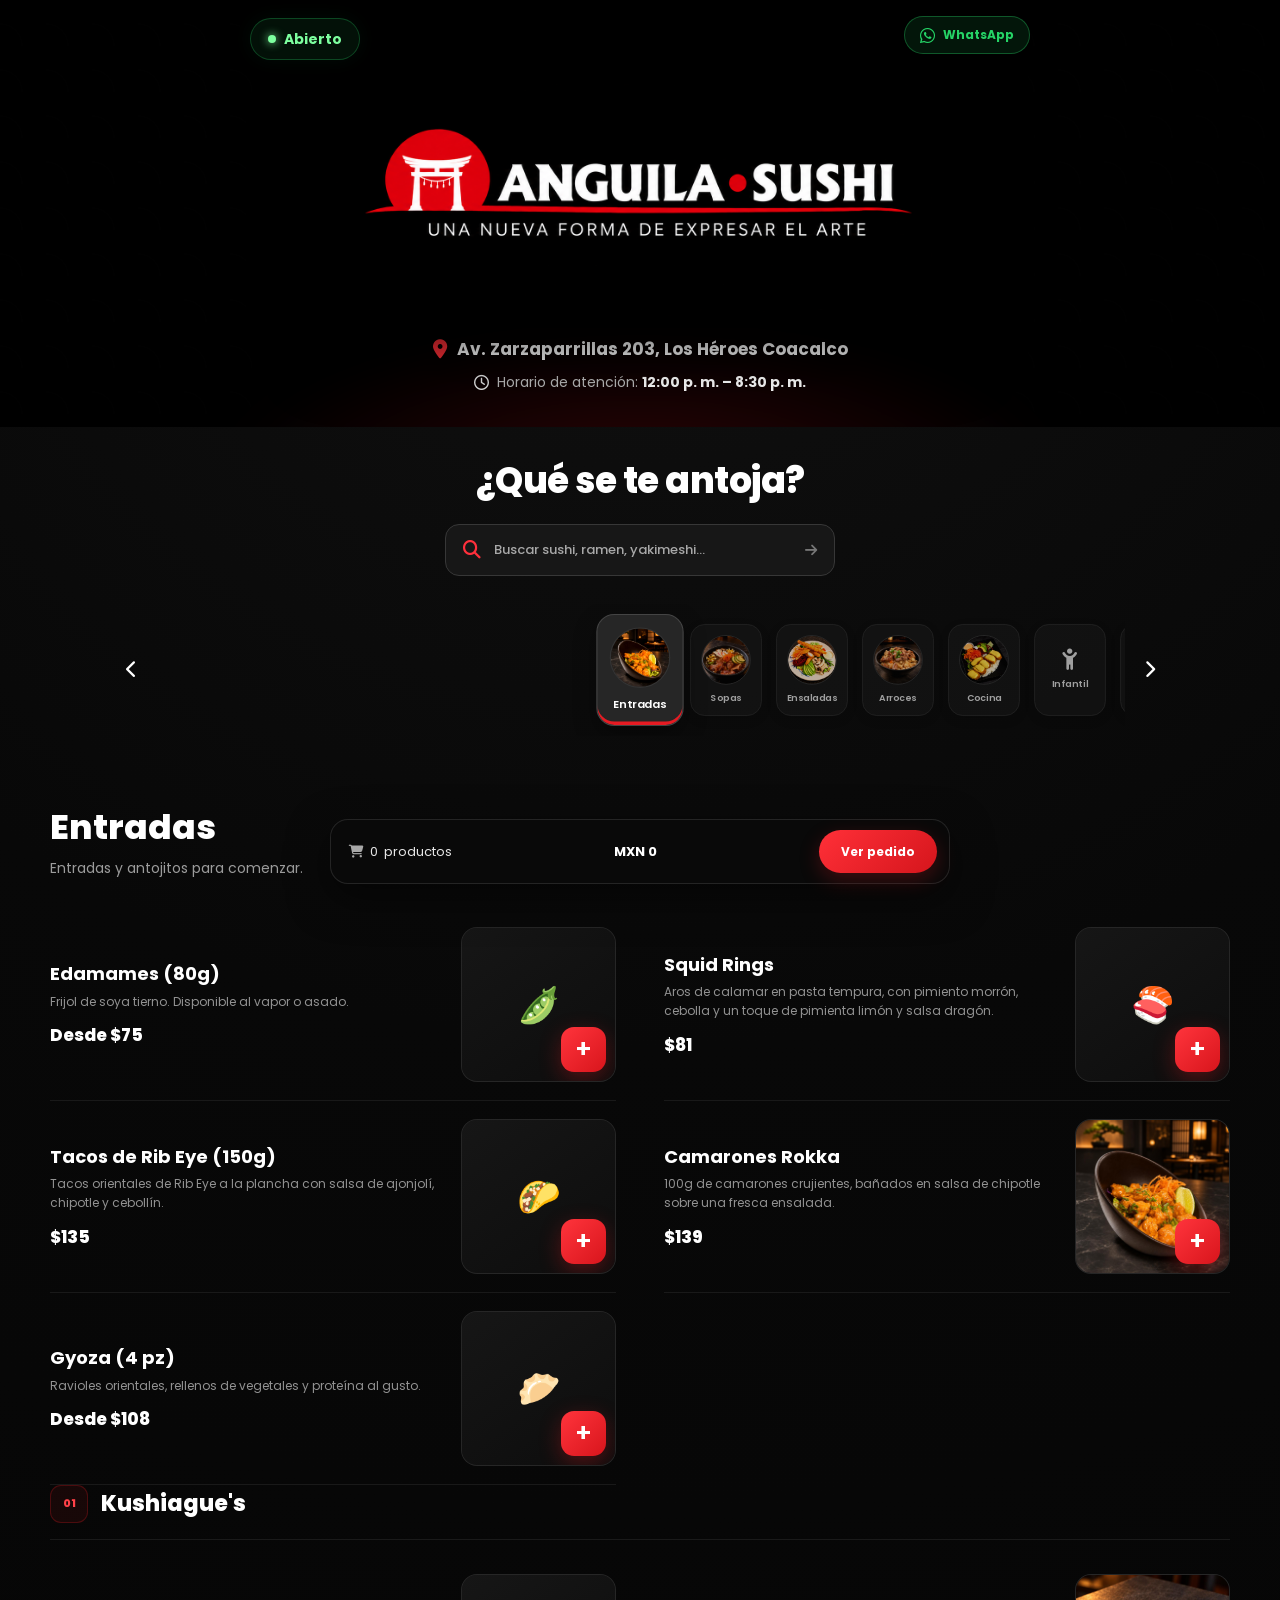
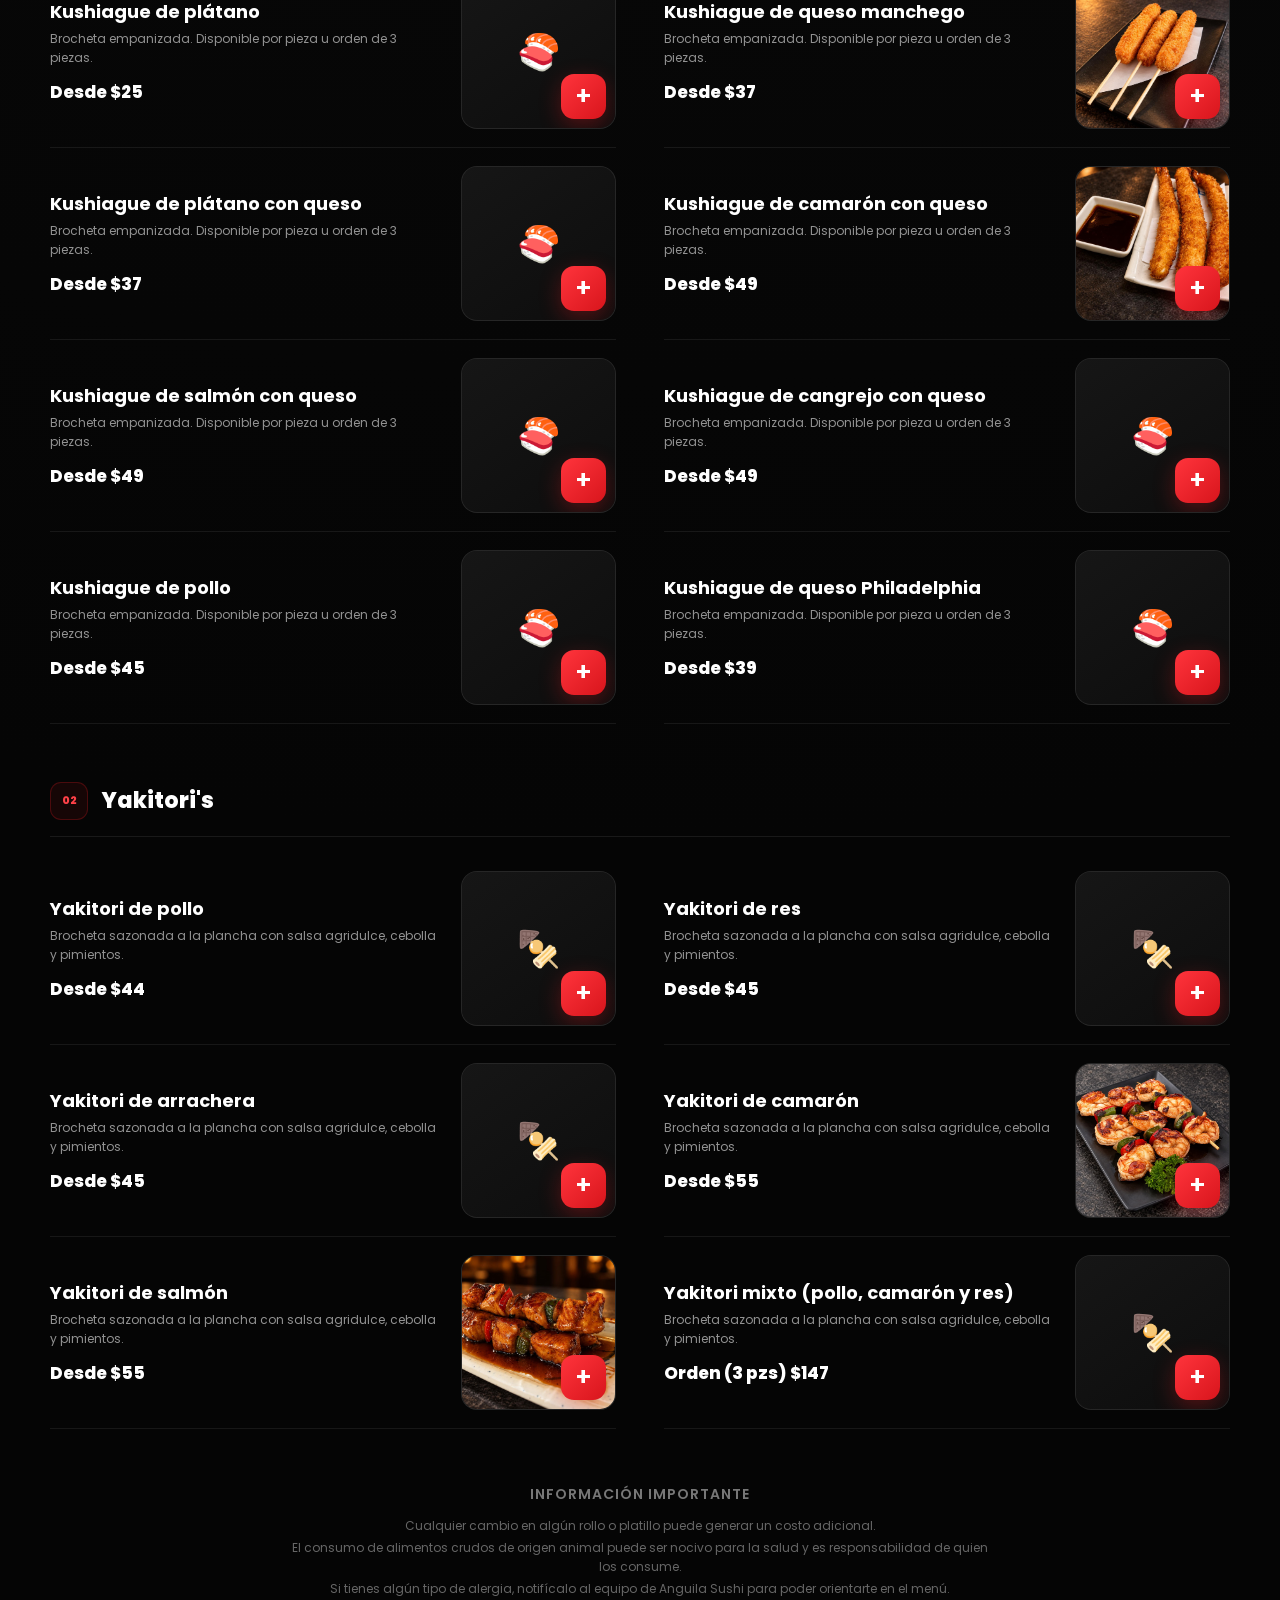
==== commit f1598db1: "Add files via upload" ====
--- a/index.html
+++ b/index.html
@@ -52,6 +52,8 @@
         rel="stylesheet"
         href="styles.css"
     >
+
+
 
     <link
     rel="icon"
@@ -251,54 +253,85 @@
 
 
 
-            <nav class="lista-categorias">
-
-    <a
-        href="#entradas"
-        class="categoria-btn"
+    
+<!-- BARRA DE CATEGORÍAS ANGUILA SUSHI -->
+<nav class="lista-categorias barra-redisenada" aria-label="Categorías del menú">
+
+    <button type="button" class="flecha-categoria flecha-izquierda" aria-label="Categorías anteriores">
+        <i class="fa-solid fa-chevron-left"></i>
+    </button>
+
+    <div class="carril-categorias">
+
+        <!-- ENTRADAS -->
+        <a href="#entradas" class="categoria-btn">
+            <img src="img/Camarones-roka.jpg" class="categoria-foto" alt="">
+            <span>Entradas</span>
+        </a>
+
+        <!-- SOPAS -->
+        <a href="#sopas" class="categoria-btn">
+            <img src="img/Ramen-res.jpg" class="categoria-foto" alt="">
+            <span>Sopas</span>
+        </a>
+
+        <!-- ENSALADAS -->
+<a href="#ensaladas" class="categoria-btn">
+    <img
+        src="img/Yasai-Fry.png"
+        class="categoria-foto"
+        alt=""
     >
-        Entradas
-    </a>
-
-
-    <a
-        href="#sopas"
-        class="categoria-btn"
-    >
-        Sopas
-    </a>
-
-
-    <a
-        href="#ensaladas"
-        class="categoria-btn"
-    >
-        Ensaladas
-    </a>
-
-
-    <a
-        href="#arroces"
-        class="categoria-btn"
-    >
-        Cocina y Arroces
-    </a>
-
-
-    <a
-        href="#sushi"
-        class="categoria-btn"
-    >
-        Sushi y Rollos
-    </a>
-
-
-    <a
-        href="#postres"
-        class="categoria-btn"
-    >
-        Postres
-    </a>
+    <span>Ensaladas</span>
+</a>
+
+        <!-- ARROCES -->
+        <a href="#arroces" class="categoria-btn">
+            <img src="img/yakimeshi-res.jpg" class="categoria-foto" alt="">
+            <span>Arroces</span>
+        </a>
+
+        <!-- COCINA -->
+        <a href="#cocina" class="categoria-btn">
+            <img src="img/Torikatsu.jpg" class="categoria-foto" alt="">
+            <span>Cocina</span>
+        </a>
+
+        <!-- MENÚ INFANTIL -->
+        <a href="#infantil" class="categoria-btn">
+            <i class="fa-solid fa-child-reaching"></i>
+            <span>Infantil</span>
+        </a>
+
+        <!-- SUSHI -->
+        <a href="#sushi" class="categoria-btn">
+            <img src="img/Sashimi-mixto.jpg" class="categoria-foto" alt="">
+            <span>Sushi</span>
+        </a>
+
+        <!-- ROLLOS -->
+        <a href="#rollos" class="categoria-btn">
+            <img src="img/California-Salmon.jpg" class="categoria-foto" alt="">
+            <span>Rollos</span>
+        </a>
+
+        <!-- POSTRES -->
+        <a href="#postres" class="categoria-btn">
+            <i class="fa-solid fa-ice-cream"></i>
+            <span>Postres</span>
+        </a>
+
+        <!-- EXTRAS -->
+        <a href="#orden-extra" class="categoria-btn">
+            <i class="fa-solid fa-plus"></i>
+            <span>Extras</span>
+        </a>
+
+    </div>
+
+    <button type="button" class="flecha-categoria flecha-derecha" aria-label="Categorías siguientes">
+        <i class="fa-solid fa-chevron-right"></i>
+    </button>
 
 </nav>
 
@@ -458,7 +491,7 @@
             <section class="menu-subgrupo" id="yakimeshi">
                 <div class="encabezado-grupo-rollos">
                     <span class="numero-seccion">01</span>
-                    <h3>Yakimeshi</h3>
+                    <h3>Yakimeshis</h3>
                 </div>
 
                 <div
@@ -2758,6 +2791,28 @@
                     id="estado-ubicacion"
                     aria-live="polite"
                 ></p>
+                  
+                
+<!-- ===================================== -->
+<!-- REFERENCIAS PARA ENTREGA A DOMICILIO -->
+<!-- ===================================== -->
+
+<div class="campo-referencias-domicilio">
+
+    <label for="referencias-domicilio">
+        🏠 Referencias de entrega
+        <span>(obligatorio)</span>
+    </label>
+
+    <textarea
+        id="referencias-domicilio"
+        rows="3"
+        maxlength="250"
+        required
+        placeholder="Ej. Casa con portón negro, frente a la farmacia..."
+    ></textarea>
+
+</div>
 
 
 
@@ -3312,7 +3367,7 @@
 <script src="buscador.js"></script>
 
 
-<script src="barra-menu.js" defer></script>
+
 
 <script src="control-productos-cliente.js"></script>
 <script src="navegacion-categorias.js" defer></script>
--- a/styles.css
+++ b/styles.css
@@ -198,29 +198,6 @@
 }
 
 
-/* =========================================================
-   INFORMACIÓN DEL NEGOCIO
-   ========================================================= */
-
-.info-negocio {
-    width: min(900px, 92%);
-
-    margin:
-        0
-        auto
-        45px;
-
-    padding:
-        26px
-        0;
-
-    text-align: center;
-
-    border-bottom:
-        1px solid
-        rgba(255, 255, 255, 0.08);
-}
-
 
 /* =========================================================
    ESTADO ABIERTO / CERRADO
@@ -299,83 +276,6 @@
         currentColor;
 }
 
-
-/* =========================================================
-   DIRECCIÓN + WHATSAPP
-   ========================================================= */
-
-.datos-negocio {
-    display: flex;
-
-    align-items: center;
-    justify-content: center;
-
-    gap: 28px;
-}
-
-
-/* UBICACIÓN */
-
-.ubicacion-negocio {
-    display: flex;
-
-    align-items: center;
-
-    gap: 12px;
-
-    text-align: left;
-}
-
-
-/* ICONO */
-
-.icono-negocio {
-    width: 43px;
-    height: 43px;
-
-    display: flex;
-
-    align-items: center;
-    justify-content: center;
-
-    flex-shrink: 0;
-
-    color: var(--rojo-claro);
-
-    background:
-        rgba(229, 27, 35, 0.10);
-
-    border-radius: 12px;
-
-    font-size: 17px;
-}
-
-
-/* TEXTO */
-
-.texto-negocio {
-    display: flex;
-
-    flex-direction: column;
-
-    gap: 2px;
-}
-
-
-.texto-negocio strong {
-    color: #ffffff;
-
-    font-size: 13px;
-
-    font-weight: 700;
-}
-
-
-.texto-negocio span {
-    color: #a7a7a7;
-
-    font-size: 12px;
-}
 
 
 /* =========================================================
@@ -679,114 +579,6 @@
 }
 
 
-/* ENTRADAS */
-
-.entradas-grid {
-    max-width: 560px;
-
-    grid-template-columns: 1fr;
-}
-
-
-/* =========================================================
-   SUBCATEGORÍAS DE ROLLOS
-   ========================================================= */
-
-.subcategorias-rollos {
-    position: sticky;
-
-    top: 0;
-
-    z-index: 50;
-
-    width: 100%;
-
-    display: flex;
-
-    align-items: center;
-
-    gap: 8px;
-
-    overflow-x: auto;
-
-    margin-bottom: 44px;
-
-    padding:
-        11px
-        3px;
-
-    background:
-        rgba(5, 5, 5, 0.95);
-
-    backdrop-filter:
-        blur(16px);
-
-    -webkit-backdrop-filter:
-        blur(16px);
-
-    border-top:
-        1px solid
-        rgba(255, 255, 255, 0.055);
-
-    border-bottom:
-        1px solid
-        rgba(255, 255, 255, 0.08);
-
-    scrollbar-width: none;
-}
-
-
-.subcategorias-rollos::-webkit-scrollbar {
-    display: none;
-}
-
-
-.subcategorias-rollos a {
-    flex-shrink: 0;
-
-    min-height: 42px;
-
-    padding:
-        0
-        18px;
-
-    display: inline-flex;
-
-    align-items: center;
-    justify-content: center;
-
-    color: #b8b8b8;
-
-    background: transparent;
-
-    border:
-        1px solid
-        transparent;
-
-    border-radius: 11px;
-
-    text-decoration: none;
-
-    font-size: 13px;
-
-    font-weight: 600;
-
-    white-space: nowrap;
-
-    transition:
-        all
-        0.18s ease;
-}
-
-
-.subcategorias-rollos a:hover {
-    color: #ffffff;
-
-    background: #151515;
-
-    border-color:
-        rgba(229, 27, 35, 0.40);
-}
 
 
 /* =========================================================
@@ -3464,43 +3256,6 @@
         column-gap: 0;
     }
 
-
-    .entradas-grid {
-        max-width: none;
-    }
-
-
-    /* =====================================================
-       SUBCATEGORÍAS DE ROLLOS
-       ===================================================== */
-
-    .subcategorias-rollos {
-        width:
-            calc(100% + 40px);
-
-        margin-left: -20px;
-
-        margin-bottom: 31px;
-
-        padding:
-            12px
-            20px;
-
-        gap: 8px;
-    }
-
-
-    .subcategorias-rollos a {
-        min-height: 43px;
-
-        padding:
-            0
-            17px;
-
-        font-size: 12px;
-    }
-
-
     /* =====================================================
        ENCABEZADO DE GRUPO
        ===================================================== */
@@ -7400,9 +7155,7 @@
         width: 100% !important;
 
         min-width: 0 !important;
-
-        min-height: 72px !important;
-
+        min-height: 98px !important;
         margin: 0 !important;
 
         padding:
@@ -8542,186 +8295,6 @@
 }
 
 
-/* =========================================================
-   INFORMACIÓN COMPACTA
-   ========================================================= */
-
-.info-negocio.info-negocio-compacta {
-    width: min(900px, 92%);
-
-    margin:
-        0
-        auto
-        38px;
-
-    padding:
-        15px;
-
-    background:
-        rgba(14, 14, 14, 0.88);
-
-    border:
-        1px solid
-        rgba(255, 255, 255, 0.08);
-
-    border-radius: 16px;
-
-    text-align: left;
-}
-
-
-/* QUITAMOS LA LÍNEA VIEJA */
-
-.info-negocio.info-negocio-compacta {
-    border-bottom:
-        1px solid
-        rgba(255, 255, 255, 0.08);
-}
-
-
-/* CONTENIDO */
-
-.datos-negocio-compactos {
-    width: 100%;
-
-    display: grid;
-
-    grid-template-columns:
-        minmax(0, 1fr)
-        auto;
-
-    align-items: center;
-
-    gap: 12px;
-}
-
-
-/* =========================================================
-   UBICACIÓN
-   ========================================================= */
-
-.ubicacion-compacta {
-    min-width: 0;
-
-    display: flex;
-
-    align-items: center;
-
-    gap: 11px;
-}
-
-
-.icono-ubicacion-compacta {
-    width: 40px;
-    height: 40px;
-
-    flex-shrink: 0;
-
-    display: flex;
-
-    align-items: center;
-    justify-content: center;
-
-    color: #ff454c;
-
-    background:
-        rgba(229, 27, 35, 0.11);
-
-    border-radius: 11px;
-
-    font-size: 16px;
-}
-
-
-.texto-ubicacion-compacta {
-    min-width: 0;
-
-    display: flex;
-
-    flex-direction: column;
-
-    gap: 2px;
-}
-
-
-.texto-ubicacion-compacta strong {
-    color: #ffffff;
-
-    font-size: 12px;
-
-    font-weight: 700;
-}
-
-
-.texto-ubicacion-compacta span {
-    overflow: hidden;
-
-    color: #999999;
-
-    font-size: 10px;
-
-    white-space: nowrap;
-
-    text-overflow: ellipsis;
-}
-
-
-/* =========================================================
-   WHATSAPP COMPACTO
-   ========================================================= */
-
-.whatsapp-compacto {
-    min-height: 42px;
-
-    padding:
-        0
-        15px;
-
-    display: inline-flex;
-
-    align-items: center;
-    justify-content: center;
-
-    gap: 7px;
-
-    color: #ffffff;
-
-    background:
-        rgba(37, 211, 102, 0.09);
-
-    border:
-        1px solid
-        rgba(37, 211, 102, 0.26);
-
-    border-radius: 11px;
-
-    text-decoration: none;
-
-    font-size: 11px;
-
-    font-weight: 700;
-
-    transition:
-        background 0.18s ease,
-        border-color 0.18s ease;
-}
-
-
-.whatsapp-compacto i {
-    color: #25d366;
-
-    font-size: 18px;
-}
-
-
-.whatsapp-compacto:hover {
-    background:
-        rgba(37, 211, 102, 0.15);
-
-    border-color:
-        rgba(37, 211, 102, 0.45);
-}
-
 
 /* =========================================================
    CELULAR
@@ -8772,63 +8345,7 @@
     .ver-pedido-superior i:first-child {
         font-size: 11px;
     }
-
-
-    .info-negocio.info-negocio-compacta {
-        width:
-            calc(100% - 24px);
-
-        margin-bottom: 30px;
-
-        padding:
-            12px;
-
-        border-radius: 14px;
-    }
-
-
-    .datos-negocio-compactos {
-        gap: 9px;
-    }
-
-
-    .icono-ubicacion-compacta {
-        width: 37px;
-        height: 37px;
-
-        border-radius: 10px;
-
-        font-size: 15px;
-    }
-
-
-    .texto-ubicacion-compacta strong {
-        font-size: 11px;
-    }
-
-
-    .texto-ubicacion-compacta span {
-        font-size: 9px;
-    }
-
-
-    .whatsapp-compacto {
-        min-height: 39px;
-
-        padding:
-            0
-            11px;
-
-        font-size: 10px;
-    }
-
-
-    .whatsapp-compacto i {
-        font-size: 16px;
-    }
-
-}
-
+}
 /* =========================================================
    CARRITO INFERIOR - CELULAR
    ========================================================= */
@@ -12426,4 +11943,279 @@
         justify-content: center;
     }
 
-}+}
+
+
+/* ==========================================
+   REFERENCIAS DE ENTREGA A DOMICILIO
+   ========================================== */
+
+.campo-referencias-domicilio {
+    margin-top: 20px;
+    margin-bottom: 20px;
+}
+
+.campo-referencias-domicilio label {
+    display: block;
+    color: #ffffff;
+    font-size: 13px;
+    font-weight: 600;
+    margin-bottom: 10px;
+}
+
+.campo-referencias-domicilio label span {
+    color: #999999;
+    font-size: 11px;
+    font-weight: 400;
+}
+
+.campo-referencias-domicilio textarea {
+    display: block;
+    width: 100%;
+    min-height: 90px;
+    box-sizing: border-box;
+    padding: 13px;
+    border: 1px solid #333333;
+    border-radius: 12px;
+    background: #161616;
+    color: #ffffff;
+    font-family: inherit;
+    font-size: 13px;
+    line-height: 1.5;
+    resize: vertical;
+    outline: none;
+}
+
+.campo-referencias-domicilio textarea:focus {
+    border-color: #ed1c24;
+}
+
+.campo-referencias-domicilio textarea::placeholder {
+    color: #777777;
+}
+
+
+/* ==========================================
+   NUEVA BARRA DE CATEGORÍAS ANGUILA SUSHI
+   ========================================== */
+
+.categorias .barra-redisenada {
+    display: flex !important;
+    flex-wrap: nowrap !important;
+    align-items: center;
+    justify-content: space-between;
+    gap: 8px;
+    width: 100%;
+    padding: 0;
+    background: transparent;
+    border: none;
+    border-radius: 0;
+    overflow: visible;
+}
+
+/* CONTENEDOR DESLIZABLE */
+
+.barra-redisenada .carril-categorias {
+    position: relative;
+    display: flex;
+    align-items: center;
+    flex: 1;
+    min-width: 0;
+    gap: 8px;
+
+    padding: 16px 0;
+
+    overflow-x: auto;
+    overflow-y: hidden;
+
+    scroll-behavior: smooth;
+    scrollbar-width: none;
+    -webkit-overflow-scrolling: touch;
+}
+
+.barra-redisenada .carril-categorias::-webkit-scrollbar {
+    display: none;
+}
+
+/* Espacio para centrar la primera y última categoría */
+
+.barra-redisenada .carril-categorias::before,
+.barra-redisenada .carril-categorias::after {
+    content: "";
+    flex: 0 0 max(0px, calc(50% - 39px));
+    pointer-events: none;
+}
+
+
+
+
+/* CATEGORÍAS */
+.barra-redisenada .categoria-btn {
+    position: relative;
+    display: flex !important;
+    flex-direction: column;
+    align-items: center;
+    justify-content: center;
+    gap: 7px;
+
+    flex: 0 0 78px;
+    min-width: 78px !important;
+    min-height: 100px !important;
+    padding: 10px 4px !important;
+
+    background: #151515 !important;
+    border: 1px solid #2a2a2a !important;
+    border-radius: 16px !important;
+
+    color: #d9d9d9 !important;
+    font-size: 10px !important;
+    font-weight: 600;
+    text-align: center;
+    text-decoration: none;
+
+    box-shadow:
+        0 4px 12px rgba(0, 0, 0, 0.22) !important;
+
+   
+transform: scale(0.92) !important;
+opacity: 0.72;
+
+transition:
+    transform 0.32s ease,
+    opacity 0.32s ease,
+    background 0.32s ease,
+    box-shadow 0.32s ease !important;
+
+}
+/* ICONOS */
+
+.barra-redisenada .categoria-btn i {
+    font-size: 23px;
+}
+
+.barra-redisenada .categoria-btn svg {
+    flex-shrink: 0;
+}
+
+
+/* FOTOGRAFÍAS CIRCULARES DE LAS CATEGORÍAS */
+
+.barra-redisenada .categoria-foto {
+    display: block;
+    width: 54px;
+    height: 54px;
+    flex-shrink: 0;
+
+    object-fit: cover;
+    object-position: center;
+    border-radius: 50%;
+
+    border: 1px solid #383838;
+
+    filter:
+        contrast(1.08)
+        saturate(1.05)
+        brightness(1.03);
+}
+
+
+.barra-redisenada .categoria-btn span {
+    white-space: nowrap;
+}
+
+/* CATEGORÍA ACTIVA */
+
+.barra-redisenada .categoria-btn.active,
+.barra-redisenada .categoria-btn[aria-current="true"] {
+    z-index: 2;
+
+    color: #ffffff !important;
+    background: #262626 !important;
+
+    border-color: #444444 !important;
+
+    opacity: 1;
+    transform: scale(1.12) !important;
+
+    box-shadow:
+        0 8px 20px rgba(0, 0, 0, 0.38),
+        inset 0 -3px 0 #e51b23 !important;
+}
+
+/* FLECHAS LATERALES */
+
+.barra-redisenada .flecha-categoria {
+    display: grid;
+    place-items: center;
+
+    flex: 0 0 32px;
+    width: 32px;
+    height: 52px;
+
+    padding: 0;
+
+    background: transparent;
+    border: none;
+    border-radius: 0;
+    box-shadow: none;
+
+    color: #ffffff;
+    font-size: 18px;
+
+    cursor: pointer;
+
+    transition: opacity 0.2s ease;
+}
+
+.barra-redisenada .flecha-categoria:hover:not(:disabled) {
+    opacity: 0.75;
+}
+
+.barra-redisenada .flecha-categoria:focus-visible {
+    outline: 2px solid #ffffff;
+    outline-offset: 2px;
+}
+
+
+/* SUBCATEGORÍAS DE ROLLOS */
+
+#rollos .submenu-rollos {
+    display: flex;
+    gap: 8px;
+    overflow-x: auto;
+    margin: 12px 0 24px;
+    padding: 5px 0 10px;
+    scrollbar-width: none;
+}
+
+#rollos .submenu-rollos a {
+    flex-shrink: 0;
+    padding: 10px 13px;
+    border: 1px solid #383838;
+    border-radius: 20px;
+    background: #171717;
+    color: #dddddd;
+    font-size: 12px;
+    font-weight: 600;
+    text-decoration: none;
+}
+
+#rollos .submenu-rollos a.active {
+    background: #292929;
+    border-color: #666666;
+    color: #ffffff;
+    box-shadow: inset 0 -2px 0 #e51b23;
+}
+
+/* CELULARES */
+
+@media (max-width: 430px) {
+    .barra-redisenada .categoria-btn {
+        flex-basis: 70px;
+        min-width: 70px !important;
+    }
+
+    .barra-redisenada .carril-categorias {
+        gap: 5px;
+    }
+}
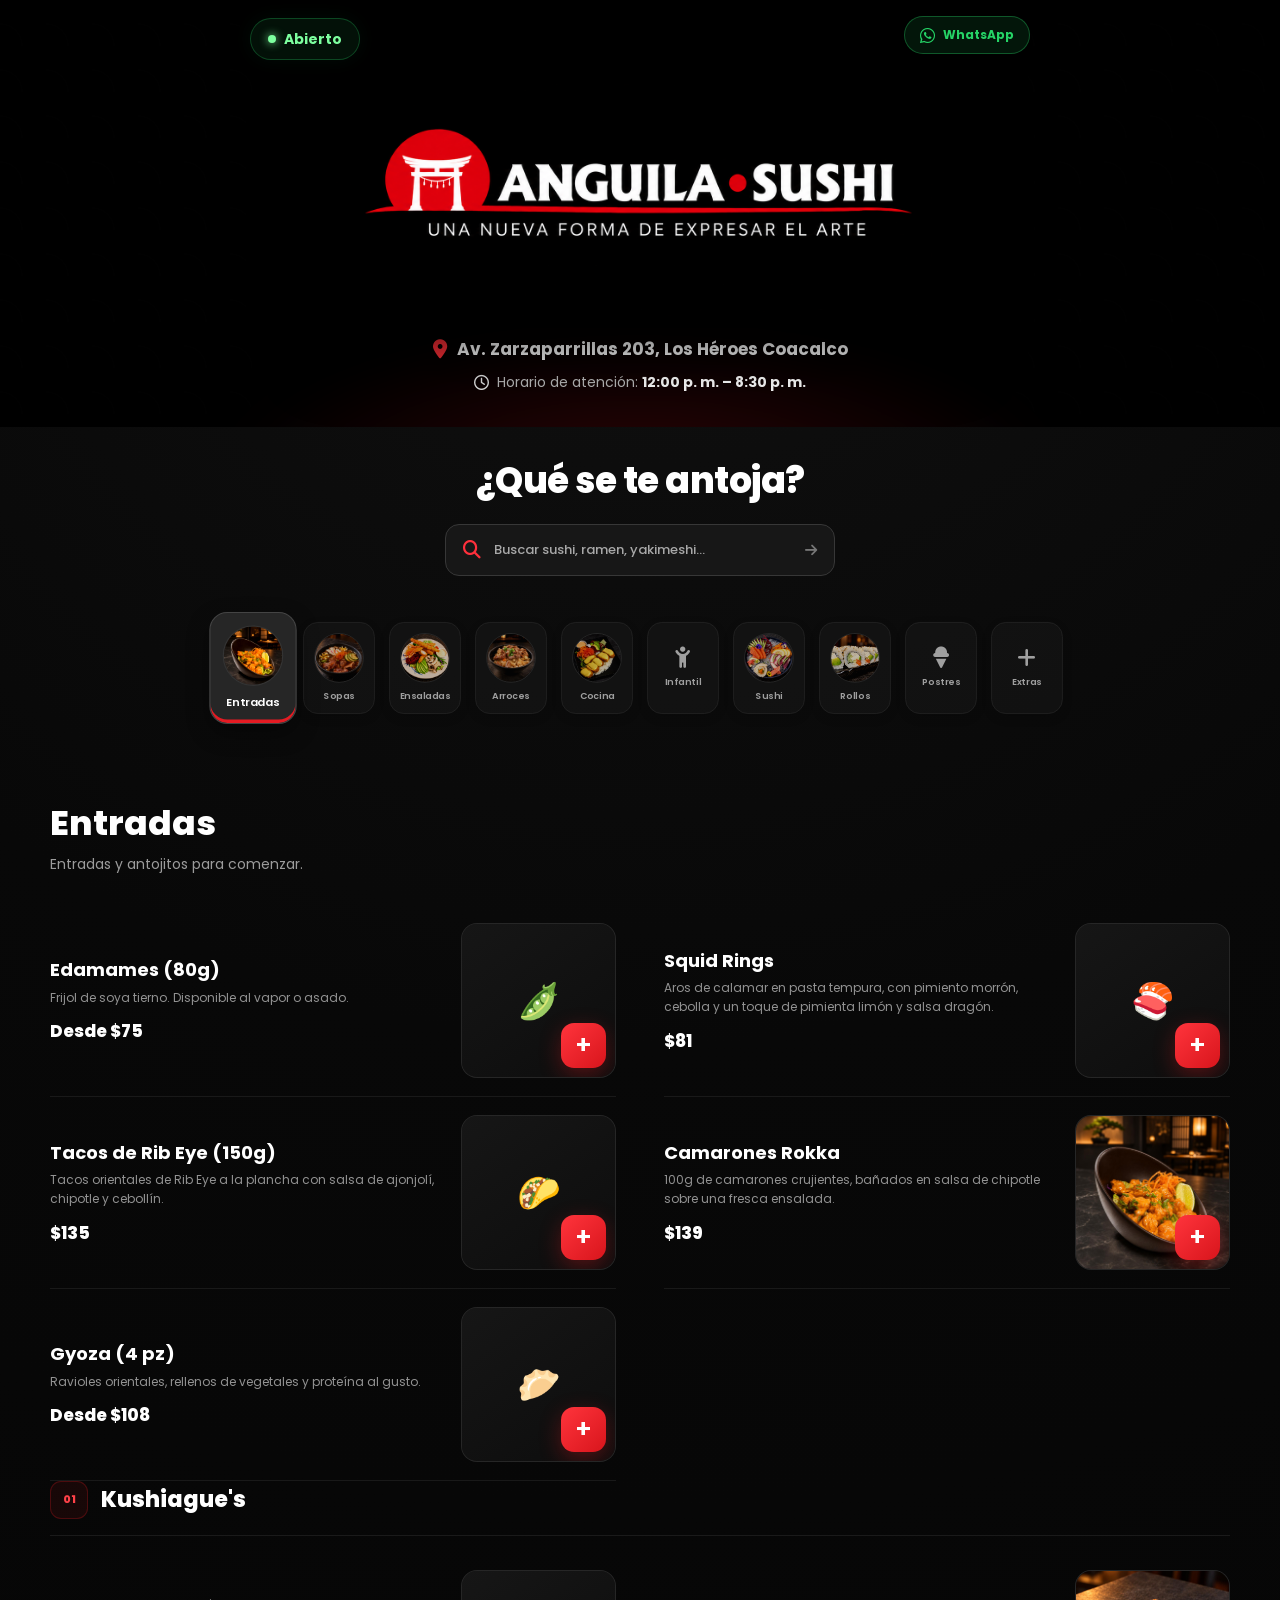
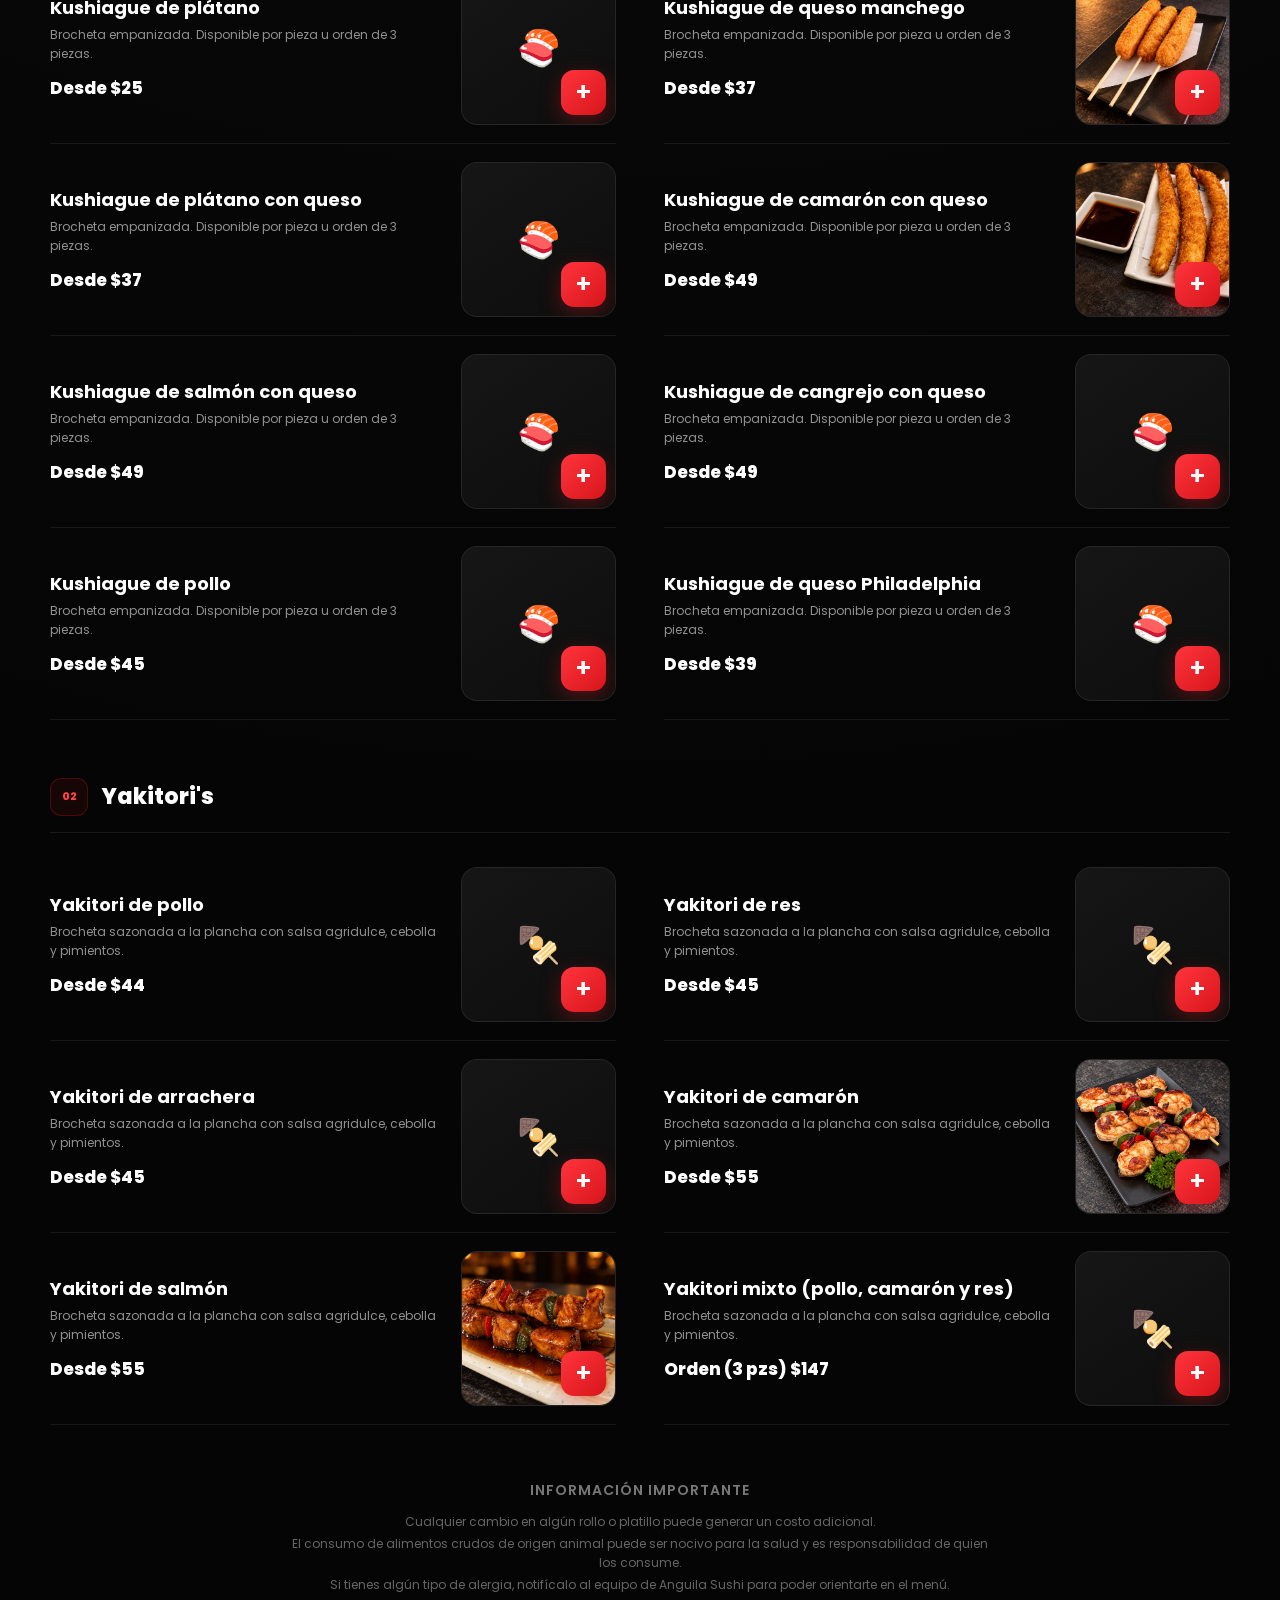
==== commit 9e67e937: "Mejorar barra de categorias y carrito" ====
--- a/index.html
+++ b/index.html
@@ -1646,7 +1646,7 @@
         <!-- CARRITO FIJO -->
         <!-- ================================================== -->
 
-        <div class="carrito">
+       <div class="carrito carrito-oculto">
 
 
             <div class="carrito-cantidad">
--- a/styles.css
+++ b/styles.css
@@ -1061,6 +1061,13 @@
     box-shadow:
         0 14px 40px
         rgba(0, 0, 0, 0.50);
+}
+
+
+/* Ocultar barra de pedido cuando el carrito está vacío */
+
+.carrito.carrito-oculto {
+    display: none !important;
 }
 
 
@@ -12039,12 +12046,13 @@
 
 /* Espacio para centrar la primera y última categoría */
 
+
 .barra-redisenada .carril-categorias::before,
 .barra-redisenada .carril-categorias::after {
-    content: "";
-    flex: 0 0 max(0px, calc(50% - 39px));
-    pointer-events: none;
-}
+    content: none !important;
+    display: none !important;
+}
+
 
 
 
@@ -12145,7 +12153,7 @@
 /* FLECHAS LATERALES */
 
 .barra-redisenada .flecha-categoria {
-    display: grid;
+    display: none !important;
     place-items: center;
 
     flex: 0 0 32px;
@@ -12219,3 +12227,41 @@
         gap: 5px;
     }
 }
+
+
+/* ==========================================
+   AJUSTE DE CATEGORÍAS PARA COMPUTADORA
+   ========================================== */
+
+@media (min-width: 1024px) {
+
+    .barra-redisenada .carril-categorias::before,
+    .barra-redisenada .carril-categorias::after {
+        content: none;
+        display: none;
+    }
+
+    .barra-redisenada .carril-categorias {
+        justify-content: center;
+        align-items: center;
+        gap: 8px;
+        padding: 14px 0;
+        overflow: visible;
+    }
+
+    .barra-redisenada .categoria-btn {
+        flex: 0 0 78px;
+        min-width: 78px !important;
+        min-height: 100px !important;
+    }
+
+    .barra-redisenada .flecha-categoria {
+        display: none !important;
+    }
+
+    .categorias {
+        margin-bottom: 100px;
+    }
+
+}
+
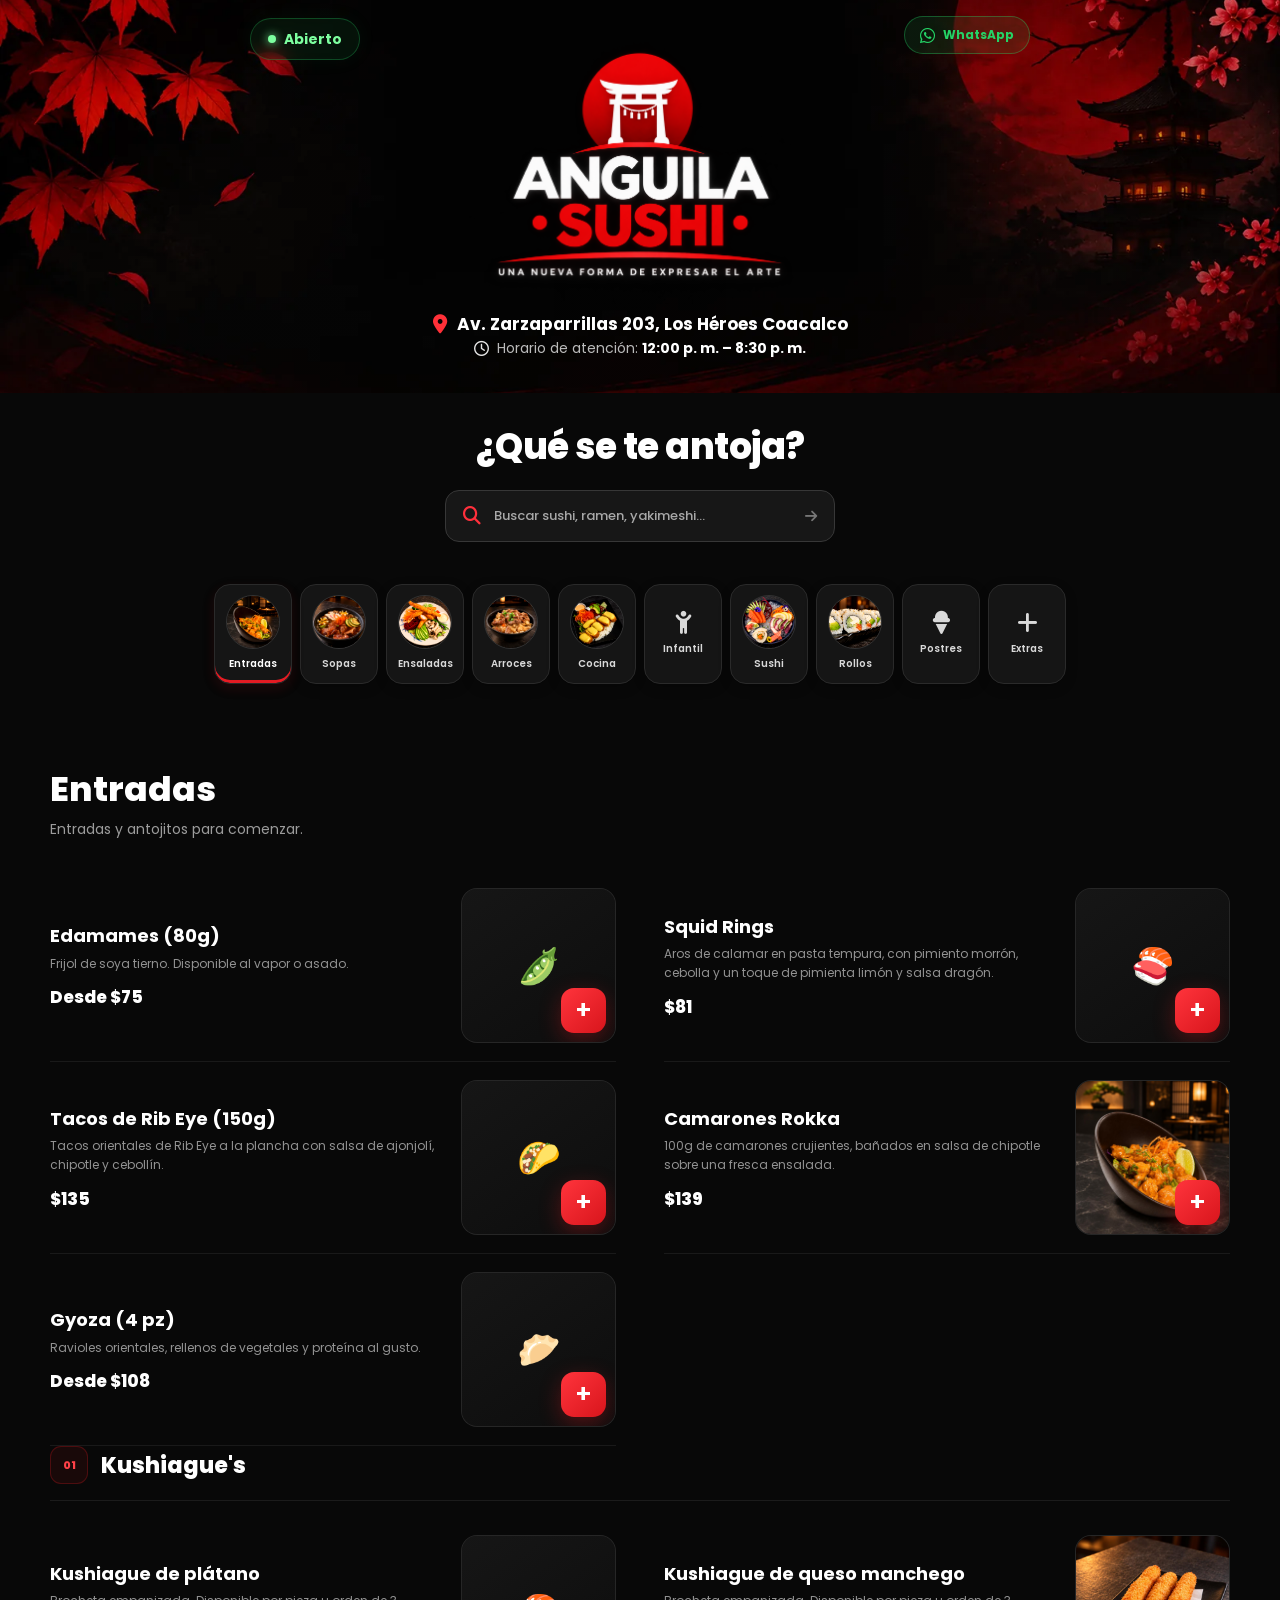
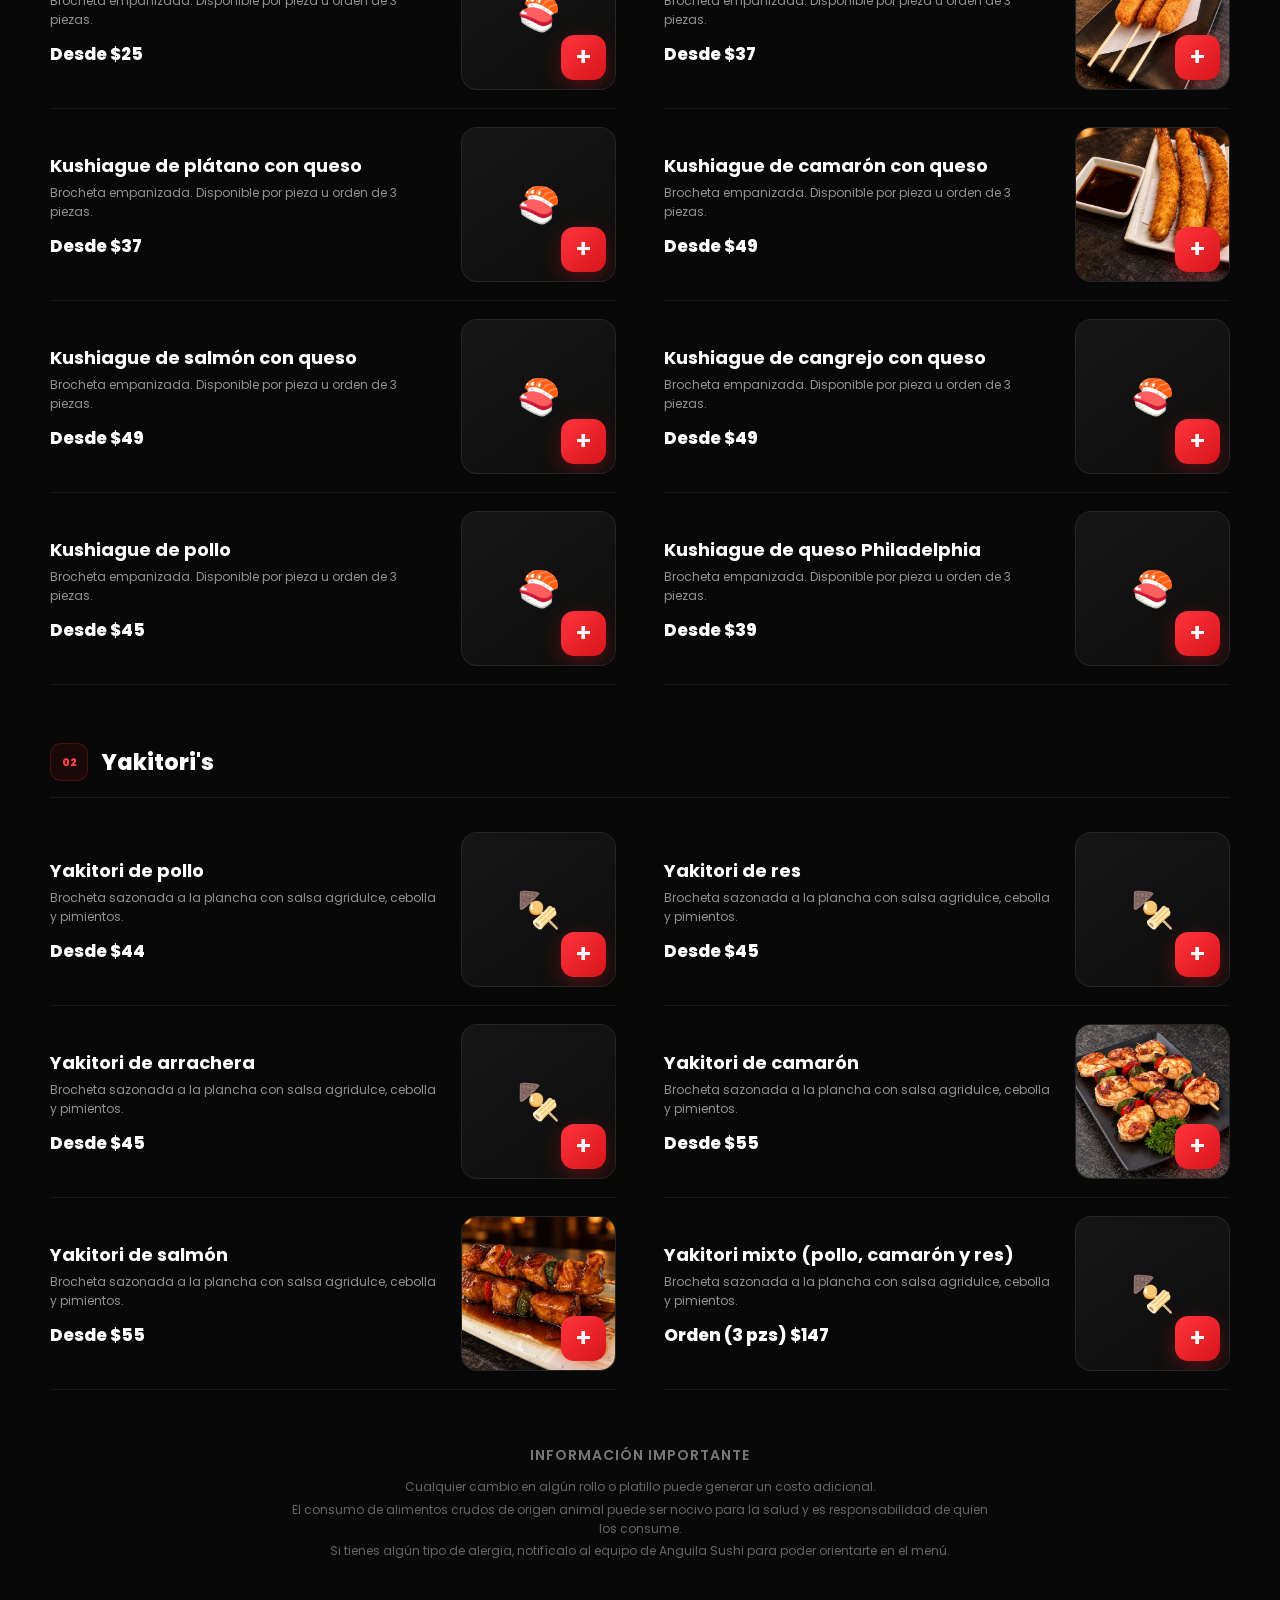
==== commit c71d207c: "Actualizacion logo" ====
--- a/index.html
+++ b/index.html
@@ -153,15 +153,13 @@
         <span>WhatsApp</span>
     </a>
 
-
-    <div class="anguila-hero__contenido">
-
-        <!-- LOGO ORIGINAL -->
-        <img
-            src="img/Logo.png"
-            alt="Logo de Anguila Sushi"
-            class="logo anguila-hero__logo"
-        >
+<!-- LOGOTIPO COMPLETO ANGUILA SUSHI -->
+<img
+    src="img/logo-anguila-japones.png"
+    alt="Anguila Sushi - Una nueva forma de expresar el arte"
+    class="anguila-hero__logo-imagen"
+>
+
 
 
         <!-- UBICACIÓN DEBAJO DEL LOGO -->
--- a/styles.css
+++ b/styles.css
@@ -56,13 +56,10 @@
 
     color: var(--blanco);
 
-    background:
-        radial-gradient(
-            circle at 50% 0%,
-            #111111 0%,
-            #080808 30%,
-            #050505 70%
-        );
+    
+background: #080808;
+
+        
 }
 
 
@@ -11271,9 +11268,32 @@
 
     padding: 78px 20px 34px;
 
-    background: #000000;
+    
+/* Fondo japonés para computadora */
+background-color: #050505;
+
+background-image:
+    linear-gradient(
+        90deg,
+        rgba(0, 0, 0, 0.08),
+        rgba(0, 0, 0, 0.18) 50%,
+        rgba(0, 0, 0, 0.08)
+    ),
+    url("./img/fondo-japones-anguila-pc.webp");
+
+background-size: cover;
+background-position: center;
+background-repeat: no-repeat;
+
 
     border-bottom: none;
+}
+
+
+/* Evitar que los adornos anteriores tapen el fondo japonés */
+.encabezado.anguila-hero::before,
+.encabezado.anguila-hero::after {
+    content: none;
 }
 
 
@@ -11391,6 +11411,149 @@
 }
 
 
+/* ==========================================
+   NUEVO LOGOTIPO ANGUILA SUSHI
+   SIN FONDO RECTANGULAR
+   ========================================== */
+
+.marca-anguila {
+    width: 100%;
+    max-width: 600px;
+
+    margin: 0 auto 10px;
+    padding: 0 4px;
+
+    display: flex;
+    flex-direction: column;
+    align-items: center;
+    justify-content: center;
+
+    background: transparent;
+}
+
+/* EMBLEMA JAPONÉS */
+
+.marca-anguila__emblema {
+    display: block;
+
+    width: clamp(52px, 11vw, 82px);
+    height: auto;
+
+    margin-bottom: 3px;
+
+    object-fit: contain;
+
+    mix-blend-mode: screen;
+
+    filter:
+        drop-shadow(0 0 12px rgba(229, 27, 35, 0.20));
+}
+
+/* NOMBRE */
+
+.marca-anguila__nombre {
+    display: flex;
+    flex-direction: column;
+    align-items: center;
+
+    line-height: 0.95;
+    text-align: center;
+}
+
+/* ANGUILA EN BLANCO */
+
+.marca-anguila__anguila {
+    color: #ffffff;
+
+    font-size: clamp(39px, 10vw, 76px);
+    font-weight: 800;
+    letter-spacing: -0.06em;
+
+    white-space: nowrap;
+
+    text-shadow:
+        0 4px 16px rgba(0, 0, 0, 0.55);
+}
+
+/* SUSHI EN ROJO */
+
+.marca-anguila__sushi {
+    position: relative;
+
+    color: #e51b23;
+
+    font-size: clamp(41px, 10.3vw, 77px);
+    font-weight: 800;
+    letter-spacing: -0.04em;
+
+    white-space: nowrap;
+
+    text-shadow:
+        0 0 18px rgba(229, 27, 35, 0.16);
+}
+
+/* PINCELADA ROJA DEBAJO */
+
+.marca-anguila__sushi::after {
+    content: "";
+
+    display: block;
+
+    width: 108%;
+    height: 4px;
+
+    margin: 5px auto 0;
+
+    background:
+        linear-gradient(
+            90deg,
+            transparent,
+            #e51b23 18%,
+            #ff3038 50%,
+            #bd1017 85%,
+            transparent
+        );
+
+    border-radius: 50%;
+    transform: translateX(-4%);
+}
+
+/* LEMA */
+
+.marca-anguila__lema {
+    display: block;
+
+    margin-top: 12px;
+
+    color: #e5e5e5;
+
+    font-size: clamp(7px, 1.5vw, 11px);
+    font-weight: 500;
+    letter-spacing: 0.17em;
+    line-height: 1.5;
+
+    text-align: center;
+}
+
+/* AJUSTES PARA CELULAR */
+
+@media (max-width: 650px) {
+
+    .marca-anguila {
+        margin-bottom: 5px;
+    }
+
+    .marca-anguila__emblema {
+        width: 53px;
+    }
+
+    .marca-anguila__lema {
+        margin-top: 9px;
+        letter-spacing: 0.12em;
+    }
+
+}
+
 /* ======================================================
    UBICACIÓN DEBAJO DEL LOGO
    ====================================================== */
@@ -11467,11 +11630,26 @@
 
 @media (max-width: 650px) {
 
-    .encabezado.anguila-hero {
-        min-height: 0;
-
-        padding: 69px 16px 27px;
-    }
+   
+.encabezado.anguila-hero {
+    min-height: 0;
+
+    padding: 69px 16px 27px;
+
+    /* Fondo japonés para celular */
+    background-image:
+        linear-gradient(
+            180deg,
+            rgba(0, 0, 0, 0.08),
+            rgba(0, 0, 0, 0.16)
+        ),
+        url("./img/fondo-japones-anguila.webp");
+
+    background-size: cover;
+    background-position: center top;
+    background-repeat: no-repeat;
+}
+
 
     .anguila-hero__contenido {
         width: 100%;
@@ -12085,14 +12263,15 @@
         0 4px 12px rgba(0, 0, 0, 0.22) !important;
 
    
-transform: scale(0.92) !important;
-opacity: 0.72;
+
+transform: none !important;
+opacity: 1 !important;
 
 transition:
-    transform 0.32s ease,
-    opacity 0.32s ease,
-    background 0.32s ease,
-    box-shadow 0.32s ease !important;
+    background 0.22s ease,
+    border-color 0.22s ease,
+    box-shadow 0.22s ease !important;
+
 
 }
 /* ICONOS */
@@ -12133,22 +12312,30 @@
 
 /* CATEGORÍA ACTIVA */
 
+
+/* CATEGORÍA SELECCIONADA - ROJO ANGUILA SUSHI */
+
+.barra-redisenada .categoria-btn.active,
+
 .barra-redisenada .categoria-btn.active,
 .barra-redisenada .categoria-btn[aria-current="true"] {
-    z-index: 2;
+    z-index: 1;
 
     color: #ffffff !important;
-    background: #262626 !important;
-
-    border-color: #444444 !important;
-
-    opacity: 1;
-    transform: scale(1.12) !important;
+    background: #151515 !important;
+
+    border-color: #2a2a2a !important;
+
+    opacity: 1 !important;
+    transform: none !important;
 
     box-shadow:
-        0 8px 20px rgba(0, 0, 0, 0.38),
+        0 4px 12px rgba(0, 0, 0, 0.22),
+        0 5px 12px rgba(229, 27, 35, 0.12),
         inset 0 -3px 0 #e51b23 !important;
 }
+
+
 
 /* FLECHAS LATERALES */
 
@@ -12265,3 +12452,352 @@
 
 }
 
+
+/* ==========================================
+   CORRECCIÓN DEL ENCABEZADO JAPONÉS
+   ANGUILA SUSHI
+   ========================================== */
+
+.encabezado.anguila-hero .anguila-hero__contenido {
+    display: flex !important;
+    flex-direction: column !important;
+    align-items: center !important;
+    justify-content: center !important;
+
+    width: 100% !important;
+    max-width: 780px !important;
+
+    margin: 0 auto !important;
+    gap: 12px !important;
+
+    text-align: center !important;
+}
+
+/* LOGOTIPO CENTRADO */
+
+.encabezado.anguila-hero .marca-anguila {
+    display: flex !important;
+    flex-direction: column !important;
+    align-items: center !important;
+    justify-content: center !important;
+
+    width: 100% !important;
+    max-width: 600px !important;
+
+    margin: 0 auto 8px !important;
+
+    text-align: center !important;
+}
+
+/* NOMBRE DEL RESTAURANTE */
+
+.marca-anguila__nombre {
+    display: flex !important;
+    flex-direction: column !important;
+    align-items: center !important;
+
+    width: 100%;
+    text-align: center;
+}
+
+.marca-anguila__anguila {
+    font-size: clamp(30px, 11vw, 68px) !important;
+    white-space: nowrap;
+}
+
+.marca-anguila__sushi {
+    font-size: clamp(32px, 11vw, 68px) !important;
+    white-space: nowrap;
+}
+
+/* DIRECCIÓN CENTRADA */
+
+.encabezado.anguila-hero .anguila-hero__ubicacion {
+    display: flex !important;
+    flex-wrap: wrap !important;
+
+    align-items: center !important;
+    justify-content: center !important;
+
+    width: 100% !important;
+    max-width: 440px !important;
+
+    margin: 0 auto !important;
+    text-align: center !important;
+}
+
+/* HORARIO CENTRADO */
+
+.encabezado.anguila-hero .anguila-hero__horario {
+    display: flex !important;
+    flex-wrap: wrap !important;
+
+    align-items: center !important;
+    justify-content: center !important;
+
+    width: 100% !important;
+    max-width: 440px !important;
+
+    margin: 0 auto !important;
+    text-align: center !important;
+}
+
+/* ==========================================
+   CORRECCIÓN DE DISTRIBUCIÓN DEL ENCABEZADO
+   ========================================== */
+
+.encabezado.anguila-hero {
+    flex-direction: column !important;
+}
+
+/* ==========================================
+   AJUSTE FINO DEL LOGO ANGUILA SUSHI
+   Y BOTONES SUPERIORES EN MÓVIL
+   ========================================== */
+
+/* ---------- NUEVO SÍMBOLO DEL LOGO ---------- */
+
+.marca-anguila__simbolo {
+    position: relative;
+
+    width: 120px;
+    height: 90px;
+
+    display: flex;
+    align-items: center;
+    justify-content: center;
+
+    margin: 0 auto 8px;
+}
+
+.marca-anguila__sol {
+    position: absolute;
+
+    width: 92px;
+    height: 92px;
+
+    border-radius: 50%;
+
+    background: radial-gradient(circle at 50% 50%, #ff3038 0%, #e51b23 70%, #bd1017 100%);
+
+    box-shadow:
+        0 0 28px rgba(229, 27, 35, 0.22);
+}
+
+.marca-anguila__torii {
+    position: relative;
+    z-index: 2;
+
+    color: #ffffff;
+    font-size: 42px;
+
+    filter: drop-shadow(0 4px 10px rgba(0, 0, 0, 0.45));
+}
+
+.marca-anguila__nombre {
+    display: flex;
+    flex-direction: column;
+    align-items: center;
+
+    line-height: 0.92;
+    text-align: center;
+}
+
+.marca-anguila__anguila {
+    color: #ffffff;
+
+    font-size: clamp(42px, 8vw, 76px);
+    font-weight: 800;
+    letter-spacing: -0.05em;
+
+    text-shadow: 0 8px 18px rgba(0, 0, 0, 0.45);
+}
+
+.marca-anguila__sushi {
+    color: #e51b23;
+
+    font-size: clamp(44px, 8.2vw, 78px);
+    font-weight: 800;
+    letter-spacing: -0.04em;
+
+    text-shadow: 0 8px 18px rgba(0, 0, 0, 0.40);
+}
+
+.marca-anguila__sushi::after {
+    content: "";
+
+    display: block;
+
+    width: 104%;
+    height: 4px;
+
+    margin: 8px auto 0;
+
+    border-radius: 999px;
+
+    background: linear-gradient(
+        90deg,
+        transparent 0%,
+        #e51b23 18%,
+        #ff3038 50%,
+        #bd1017 82%,
+        transparent 100%
+    );
+}
+
+.marca-anguila__lema {
+    display: block;
+
+    margin-top: 12px;
+
+    color: #ededed;
+
+    font-size: clamp(8px, 1.3vw, 12px);
+    font-weight: 500;
+    letter-spacing: 0.18em;
+    text-align: center;
+}
+
+/* ---------- AJUSTE GENERAL DEL HERO ---------- */
+
+.encabezado.anguila-hero {
+    padding-top: 34px;
+    padding-bottom: 34px;
+}
+
+.encabezado.anguila-hero .anguila-hero__contenido {
+    width: 100%;
+    max-width: 760px;
+
+    margin: 0 auto;
+    text-align: center;
+}
+
+.encabezado.anguila-hero .anguila-hero__ubicacion,
+.encabezado.anguila-hero .anguila-hero__horario {
+    justify-content: center;
+    text-align: center;
+}
+
+/* ---------- BOTONES SUPERIORES ---------- */
+
+.estado-negocio,
+.whatsapp-negocio {
+    min-height: 46px;
+    padding: 0 22px;
+    border-radius: 999px;
+    font-size: 13px;
+    font-weight: 700;
+}
+
+/* ==========================================
+   SOLO MÓVIL
+   ========================================== */
+
+@media (max-width: 768px) {
+
+    .encabezado.anguila-hero {
+        padding-top: 22px !important;
+        padding-bottom: 22px !important;
+        min-height: auto !important;
+    }
+
+    .marca-anguila__simbolo {
+        width: 92px;
+        height: 66px;
+        margin-bottom: 4px;
+    }
+
+    .marca-anguila__sol {
+        width: 64px;
+        height: 64px;
+    }
+
+    .marca-anguila__torii {
+        font-size: 28px;
+    }
+
+    .marca-anguila__anguila {
+        font-size: 34px !important;
+        letter-spacing: -0.05em;
+    }
+
+    .marca-anguila__sushi {
+        font-size: 33px !important;
+        letter-spacing: -0.04em;
+    }
+
+    .marca-anguila__sushi::after {
+        height: 3px;
+        margin-top: 6px;
+    }
+
+    .marca-anguila__lema {
+        margin-top: 9px;
+        font-size: 8px;
+        letter-spacing: 0.10em;
+        line-height: 1.4;
+    }
+
+    .estado-negocio,
+    .whatsapp-negocio {
+        min-height: 38px !important;
+        padding: 0 14px !important;
+        font-size: 11px !important;
+        border-radius: 999px !important;
+    }
+
+    .estado-negocio i,
+    .whatsapp-negocio i,
+    .punto-estado {
+        transform: scale(0.90);
+    }
+
+    .encabezado.anguila-hero .anguila-hero__ubicacion {
+        max-width: 280px;
+        margin: 10px auto 0;
+        font-size: 13px;
+        line-height: 1.35;
+    }
+
+    .encabezado.anguila-hero .anguila-hero__horario {
+        max-width: 290px;
+        margin: 6px auto 0;
+        font-size: 12px;
+        line-height: 1.35;
+    }
+}
+
+
+/* ==========================================
+   LOGOTIPO COMPLETO ANGUILA SUSHI
+   ========================================== */
+
+.encabezado.anguila-hero .anguila-hero__logo-imagen {
+    display: block;
+
+    width: min(100%, 360px);
+    max-width: 100%;
+    height: auto;
+
+    margin: 0 auto 8px;
+
+    object-fit: contain;
+}
+
+/* AJUSTE DEL LOGOTIPO PARA CELULAR */
+
+@media (max-width: 650px) {
+
+    .encabezado.anguila-hero .anguila-hero__logo-imagen {
+        width: min(68vw, 235px);
+        margin: 0 auto 5px;
+    }
+
+    .encabezado.anguila-hero {
+        padding-top: 65px !important;
+        padding-bottom: 20px !important;
+    }
+
+}
+
